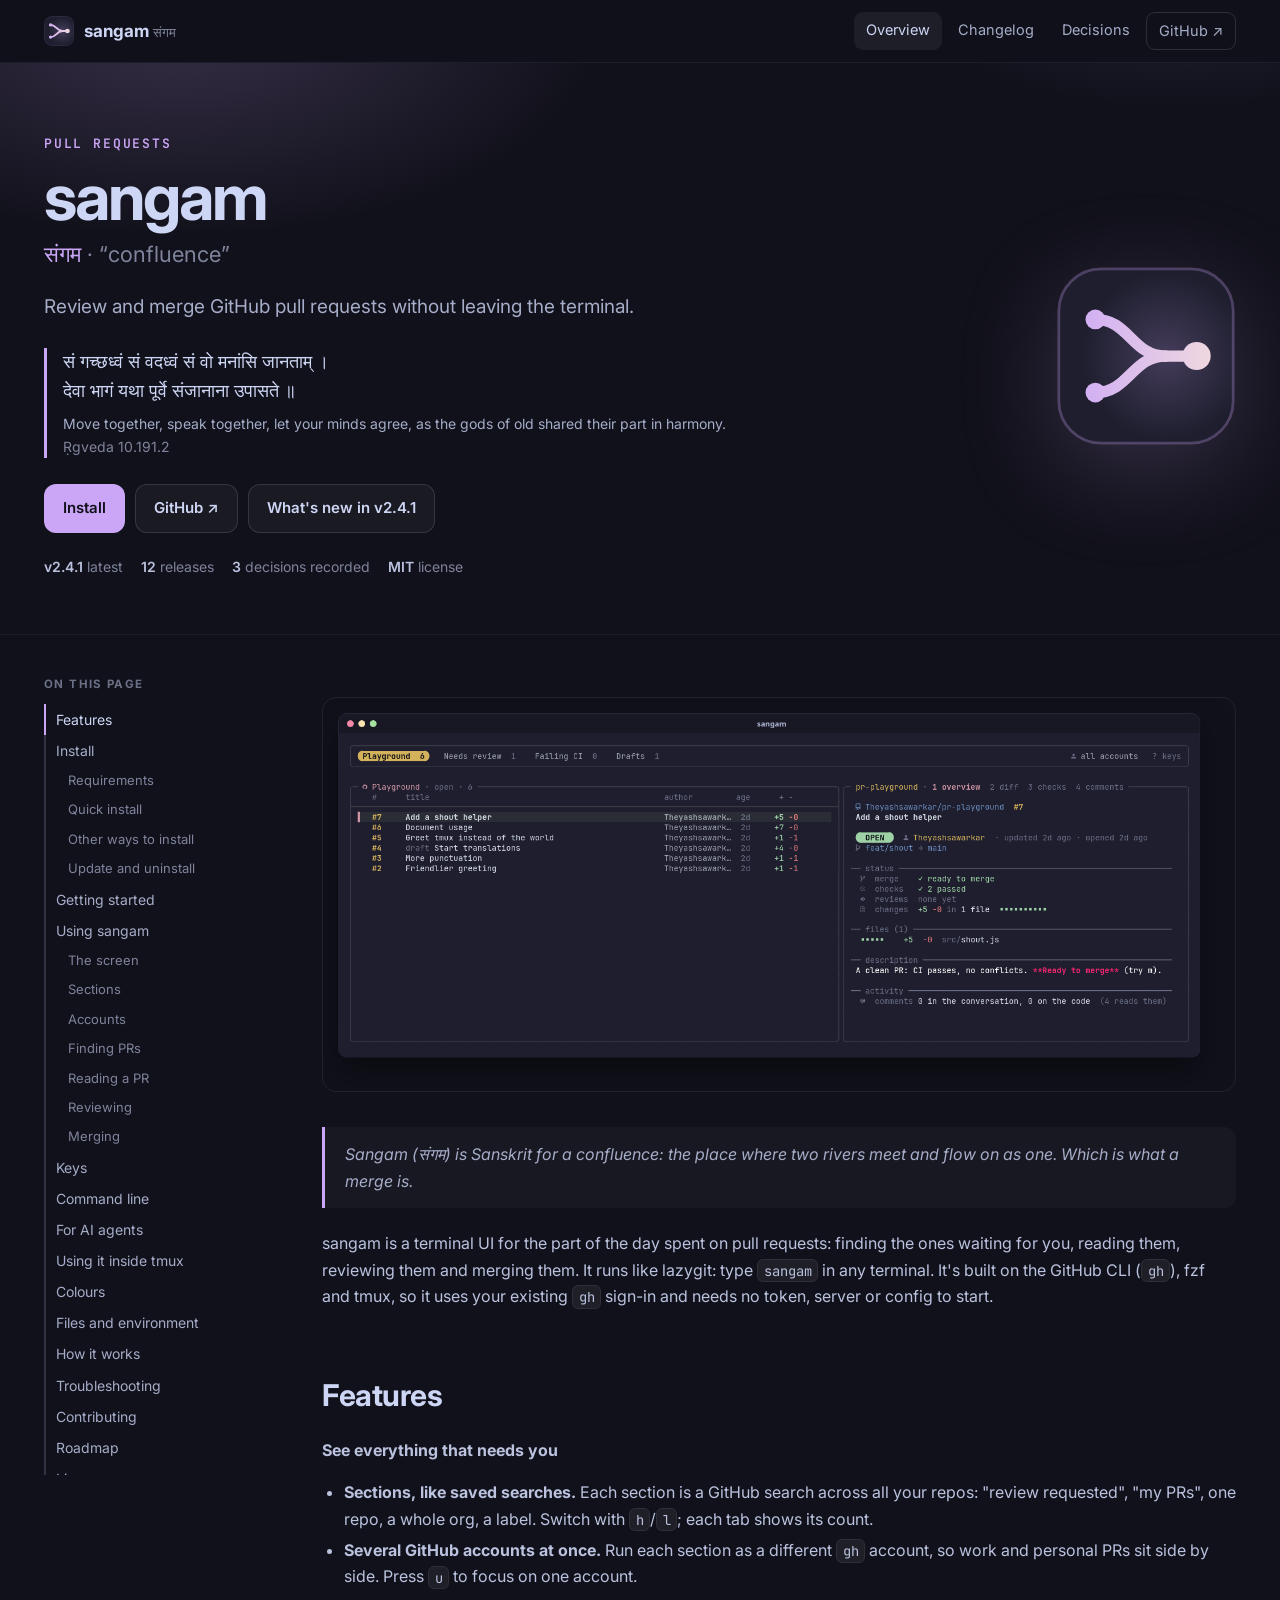
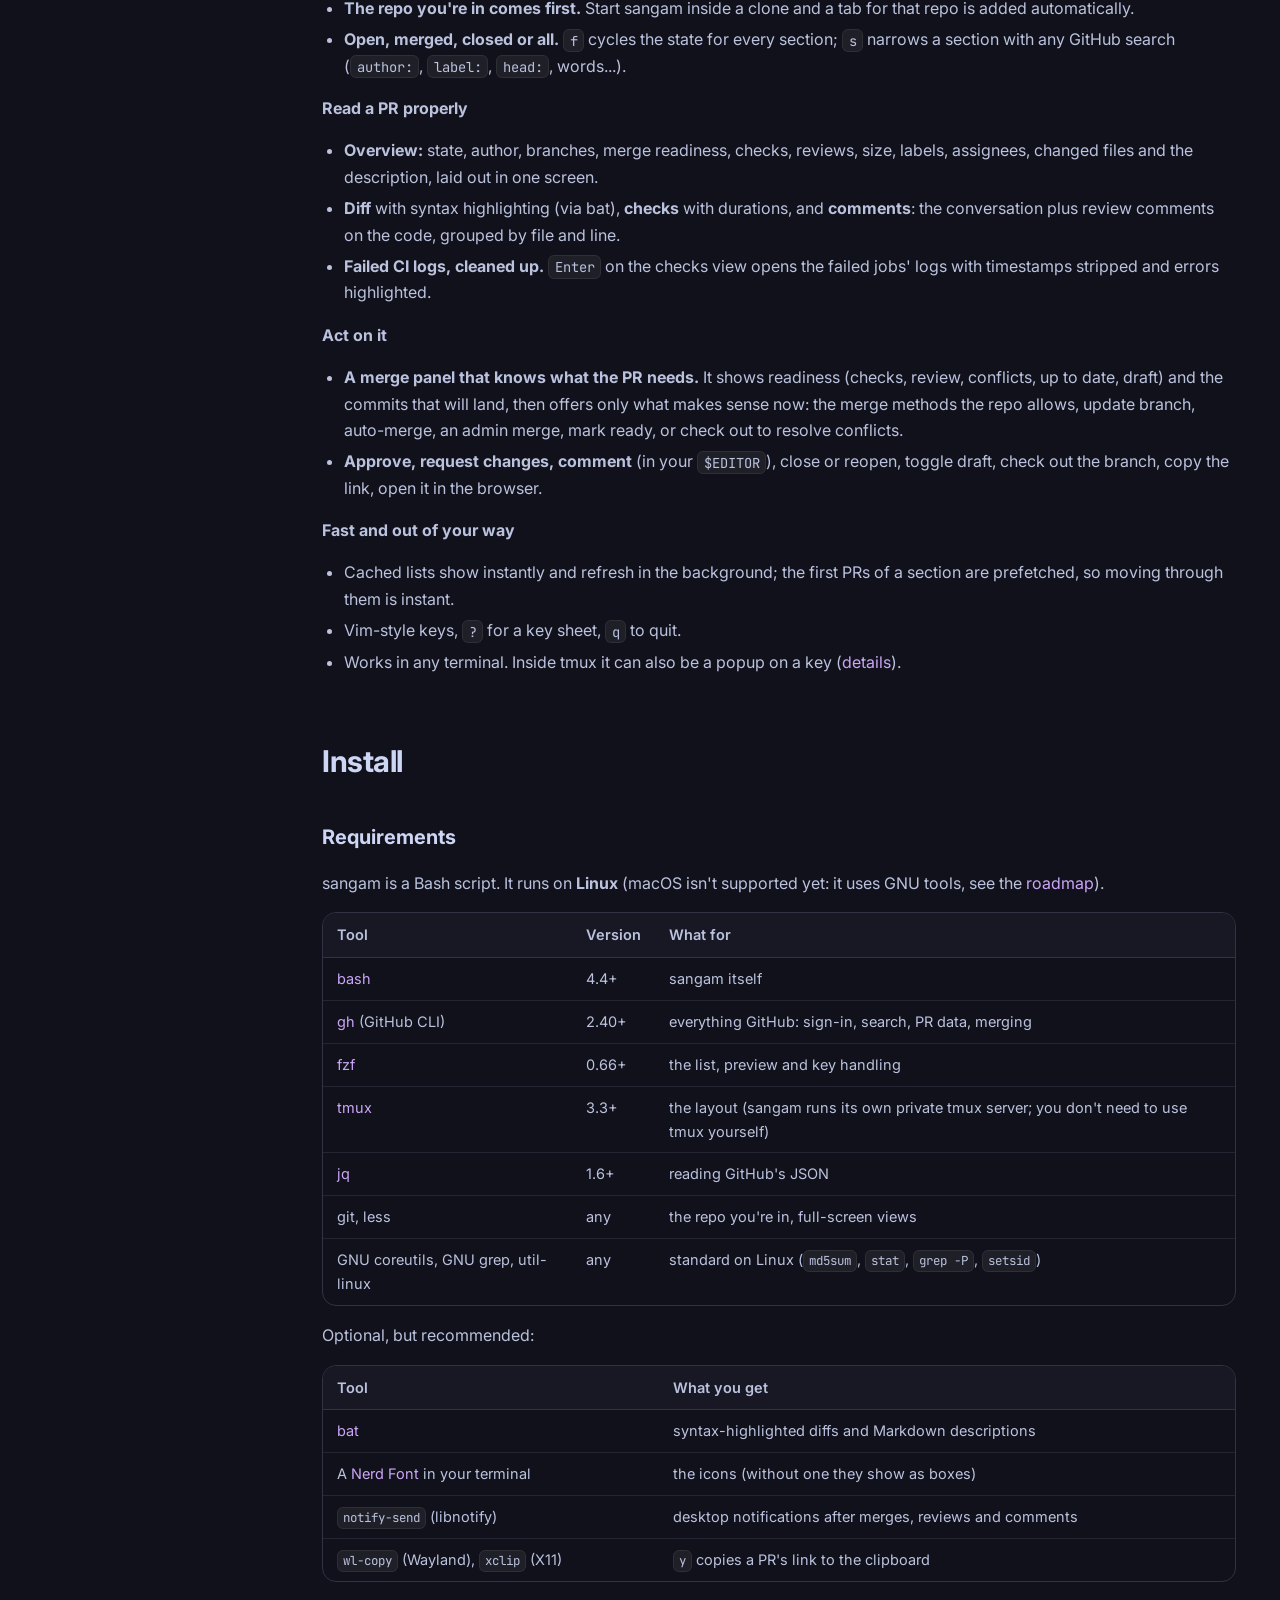
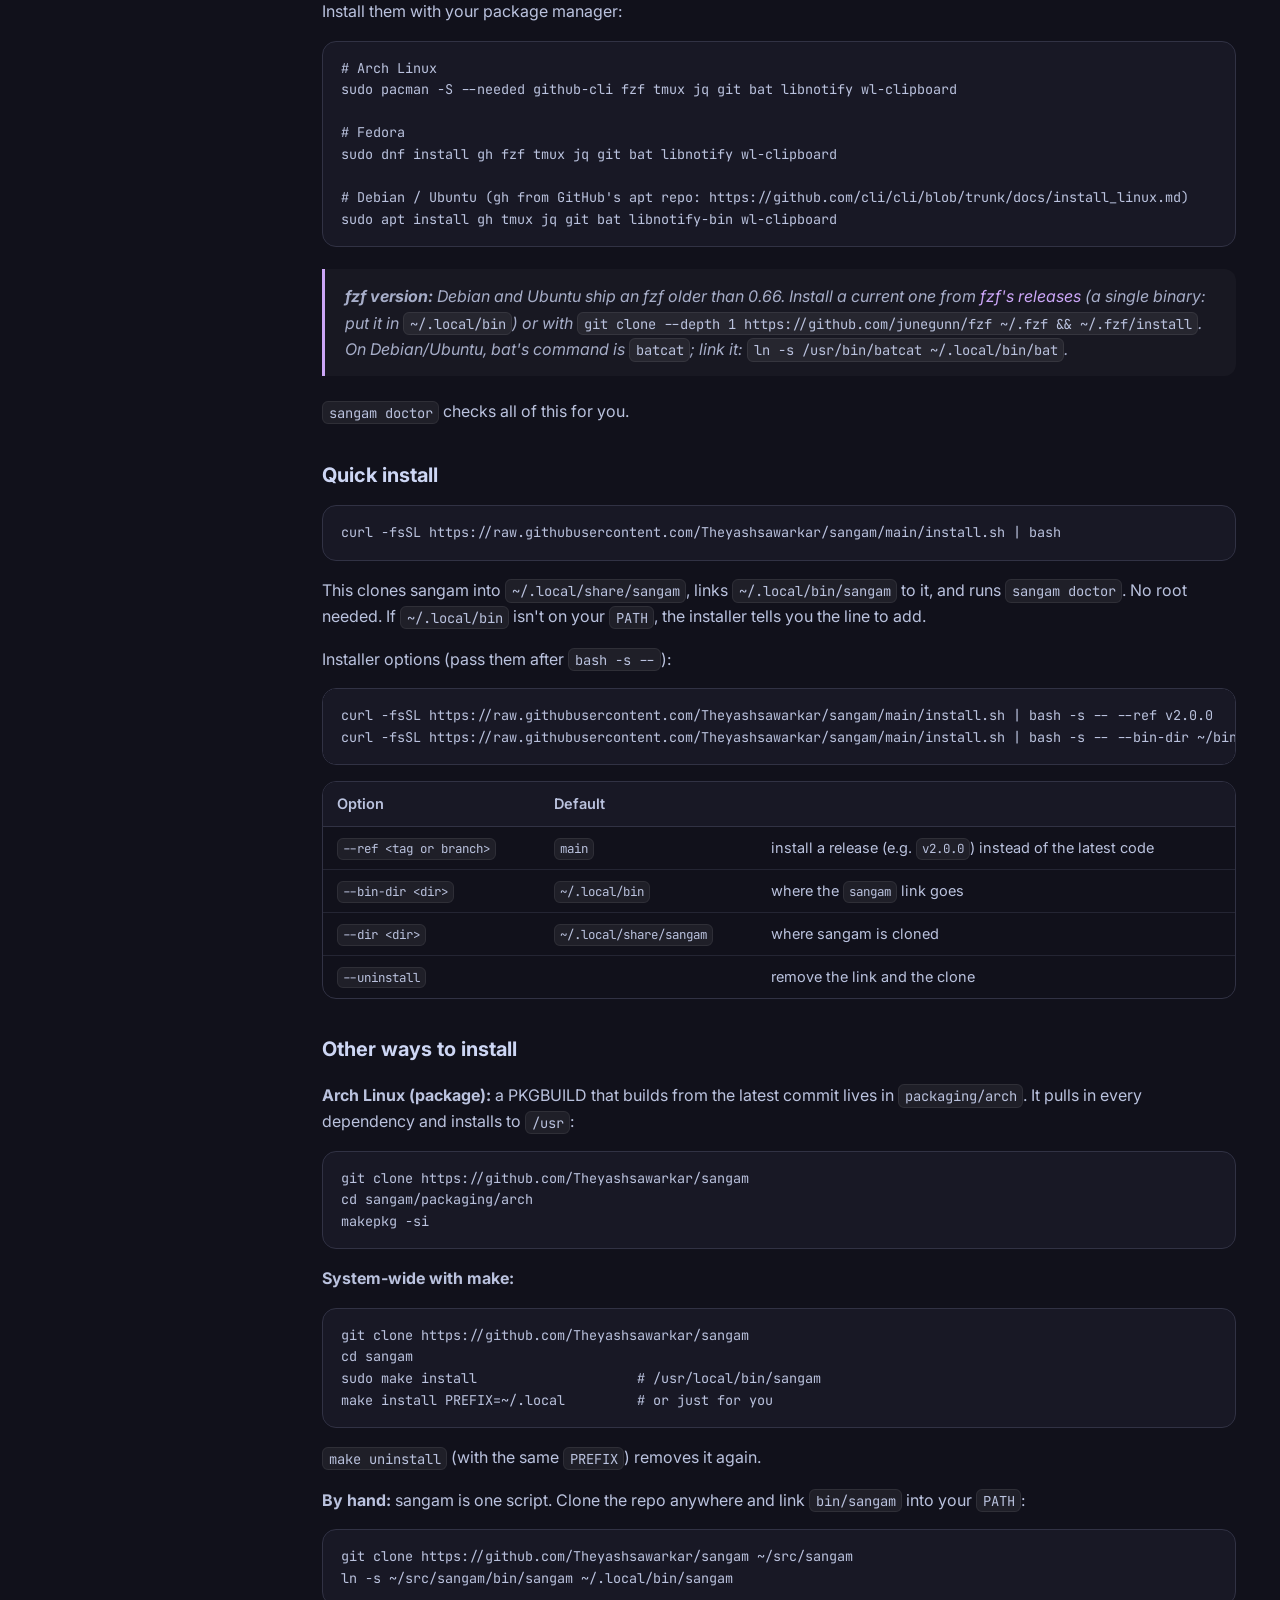
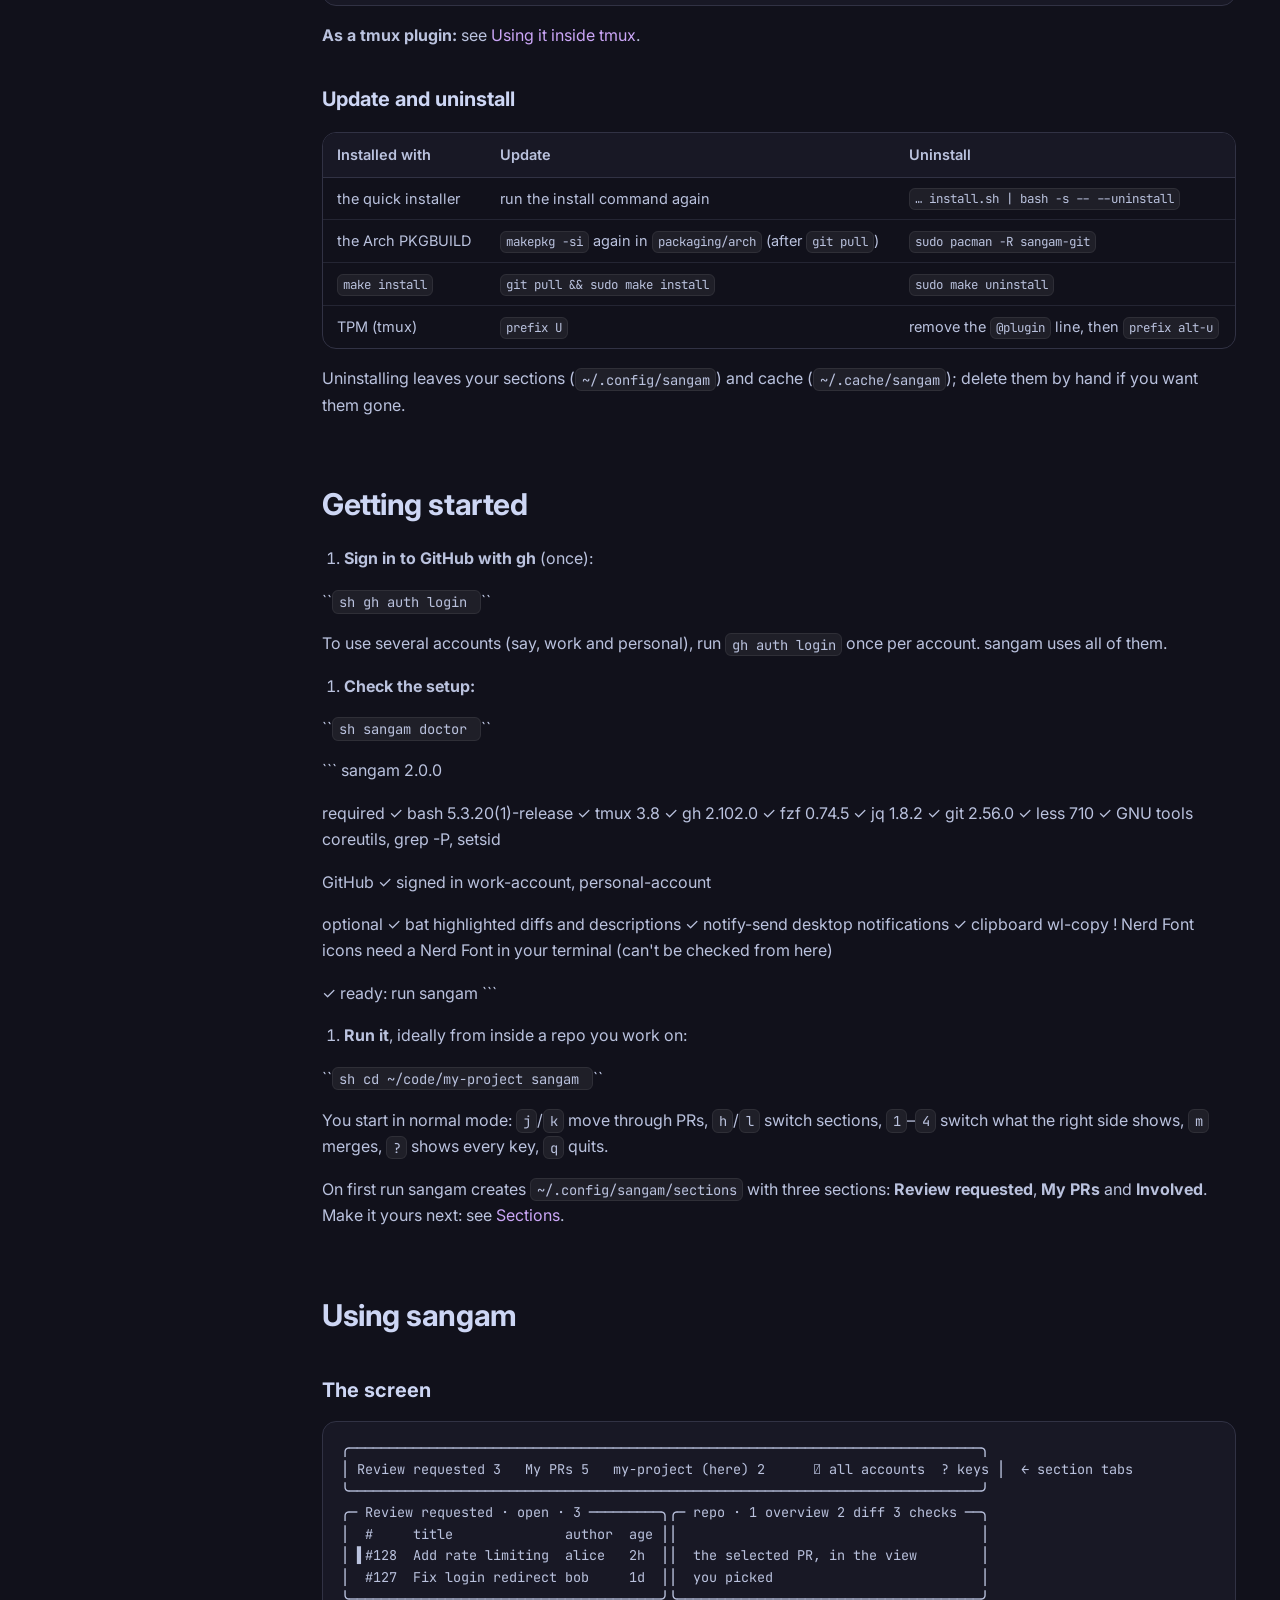
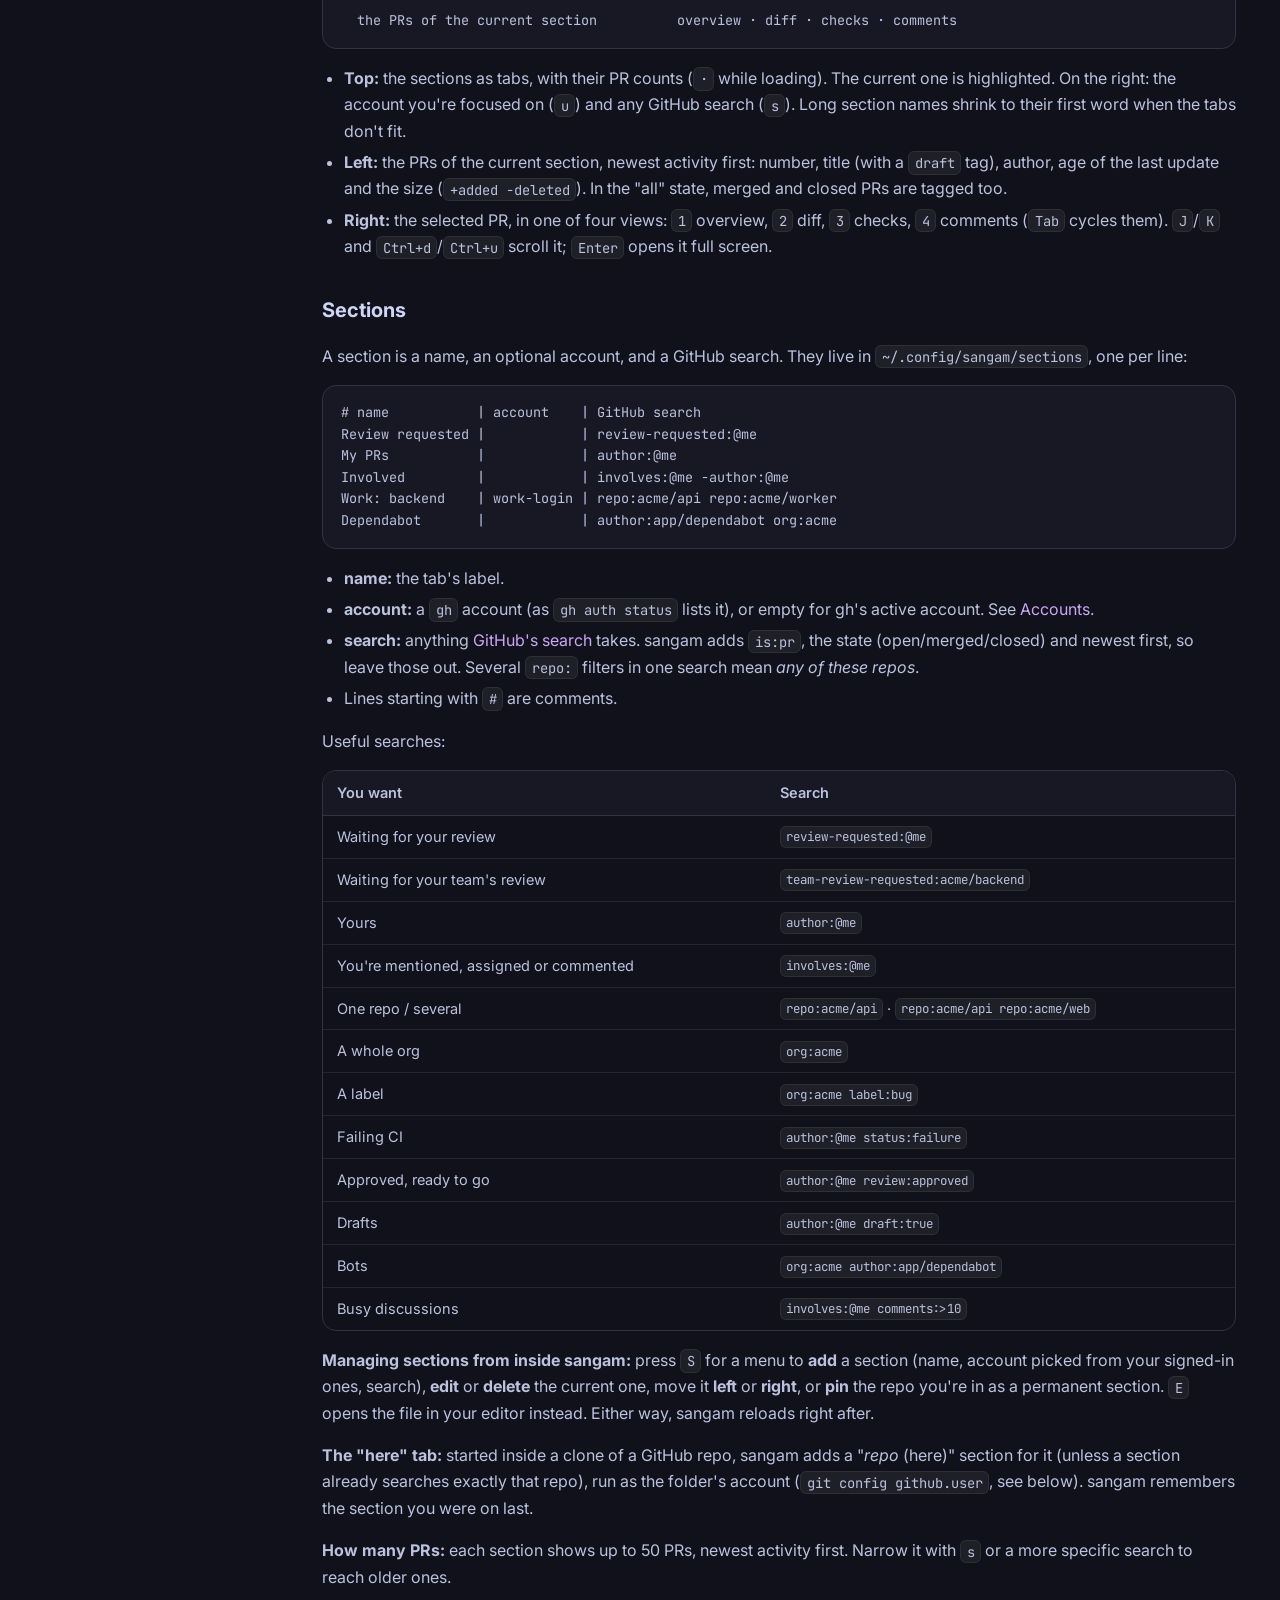
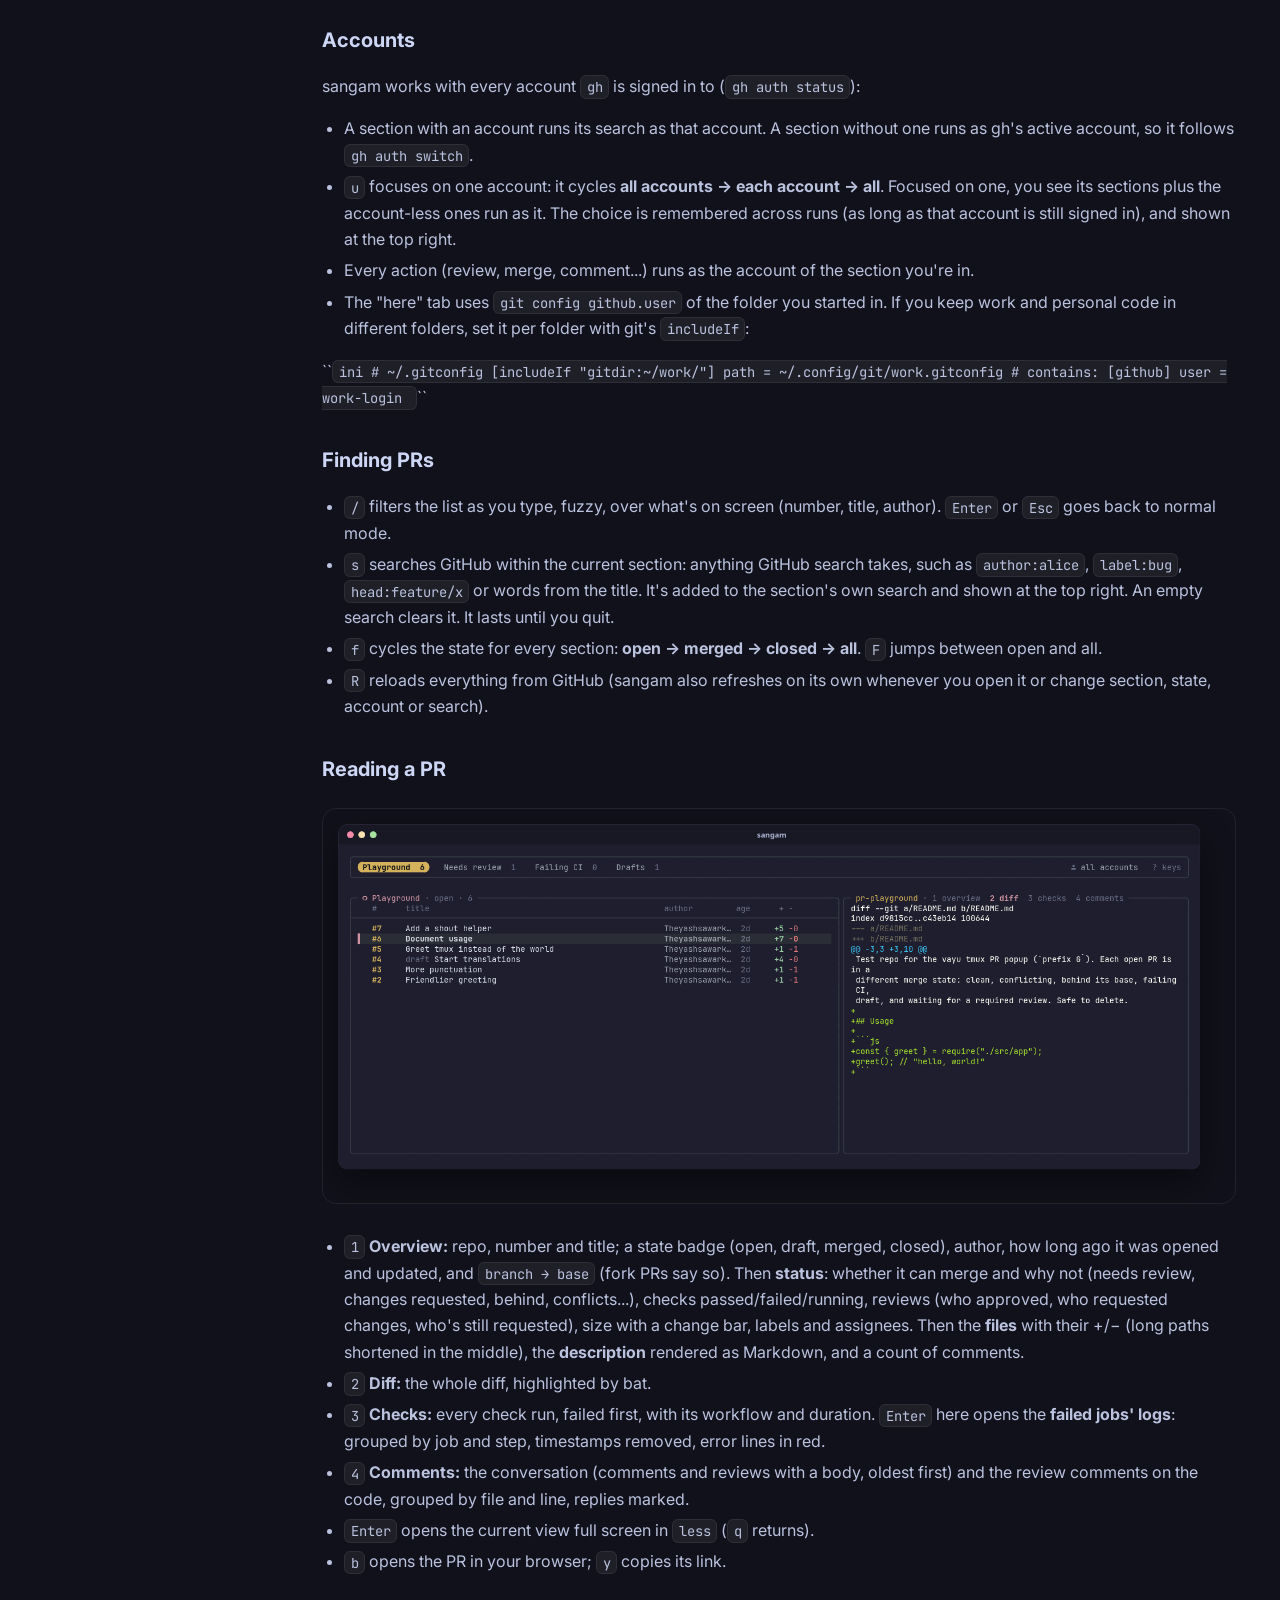
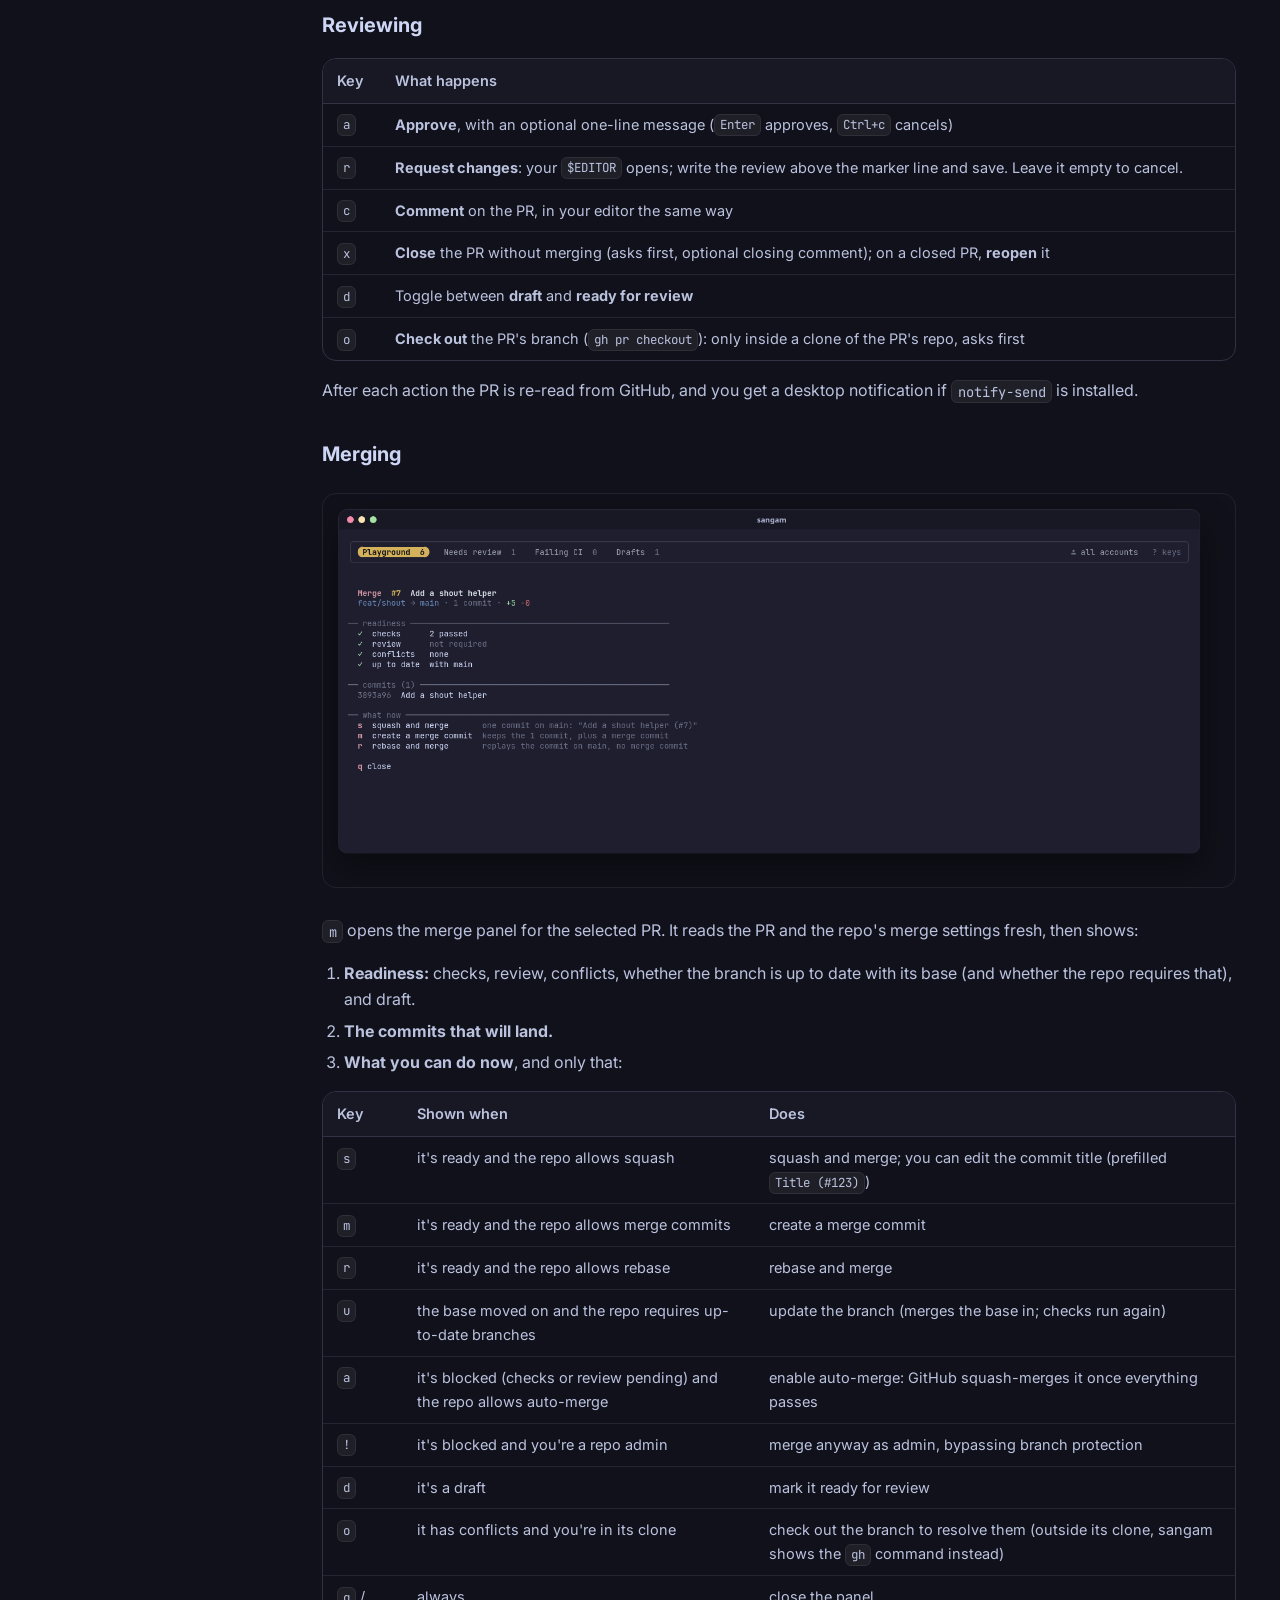
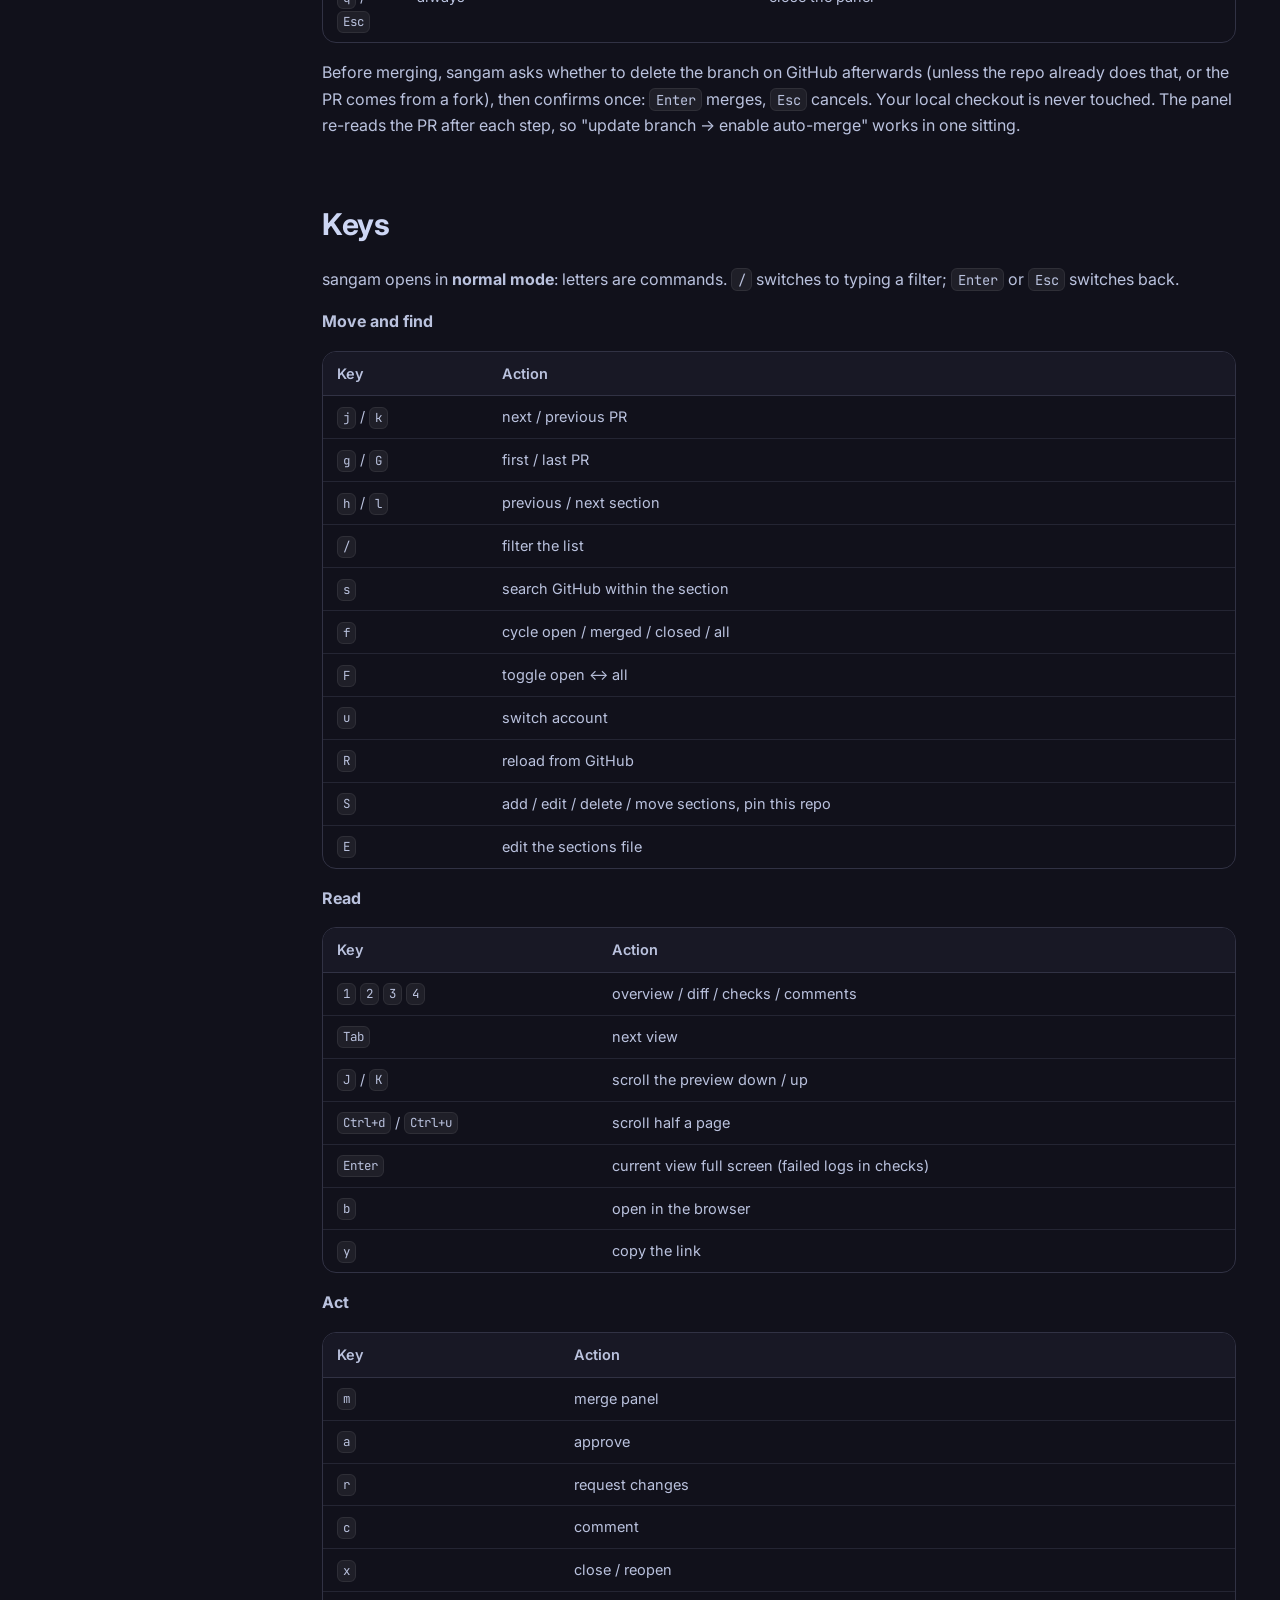
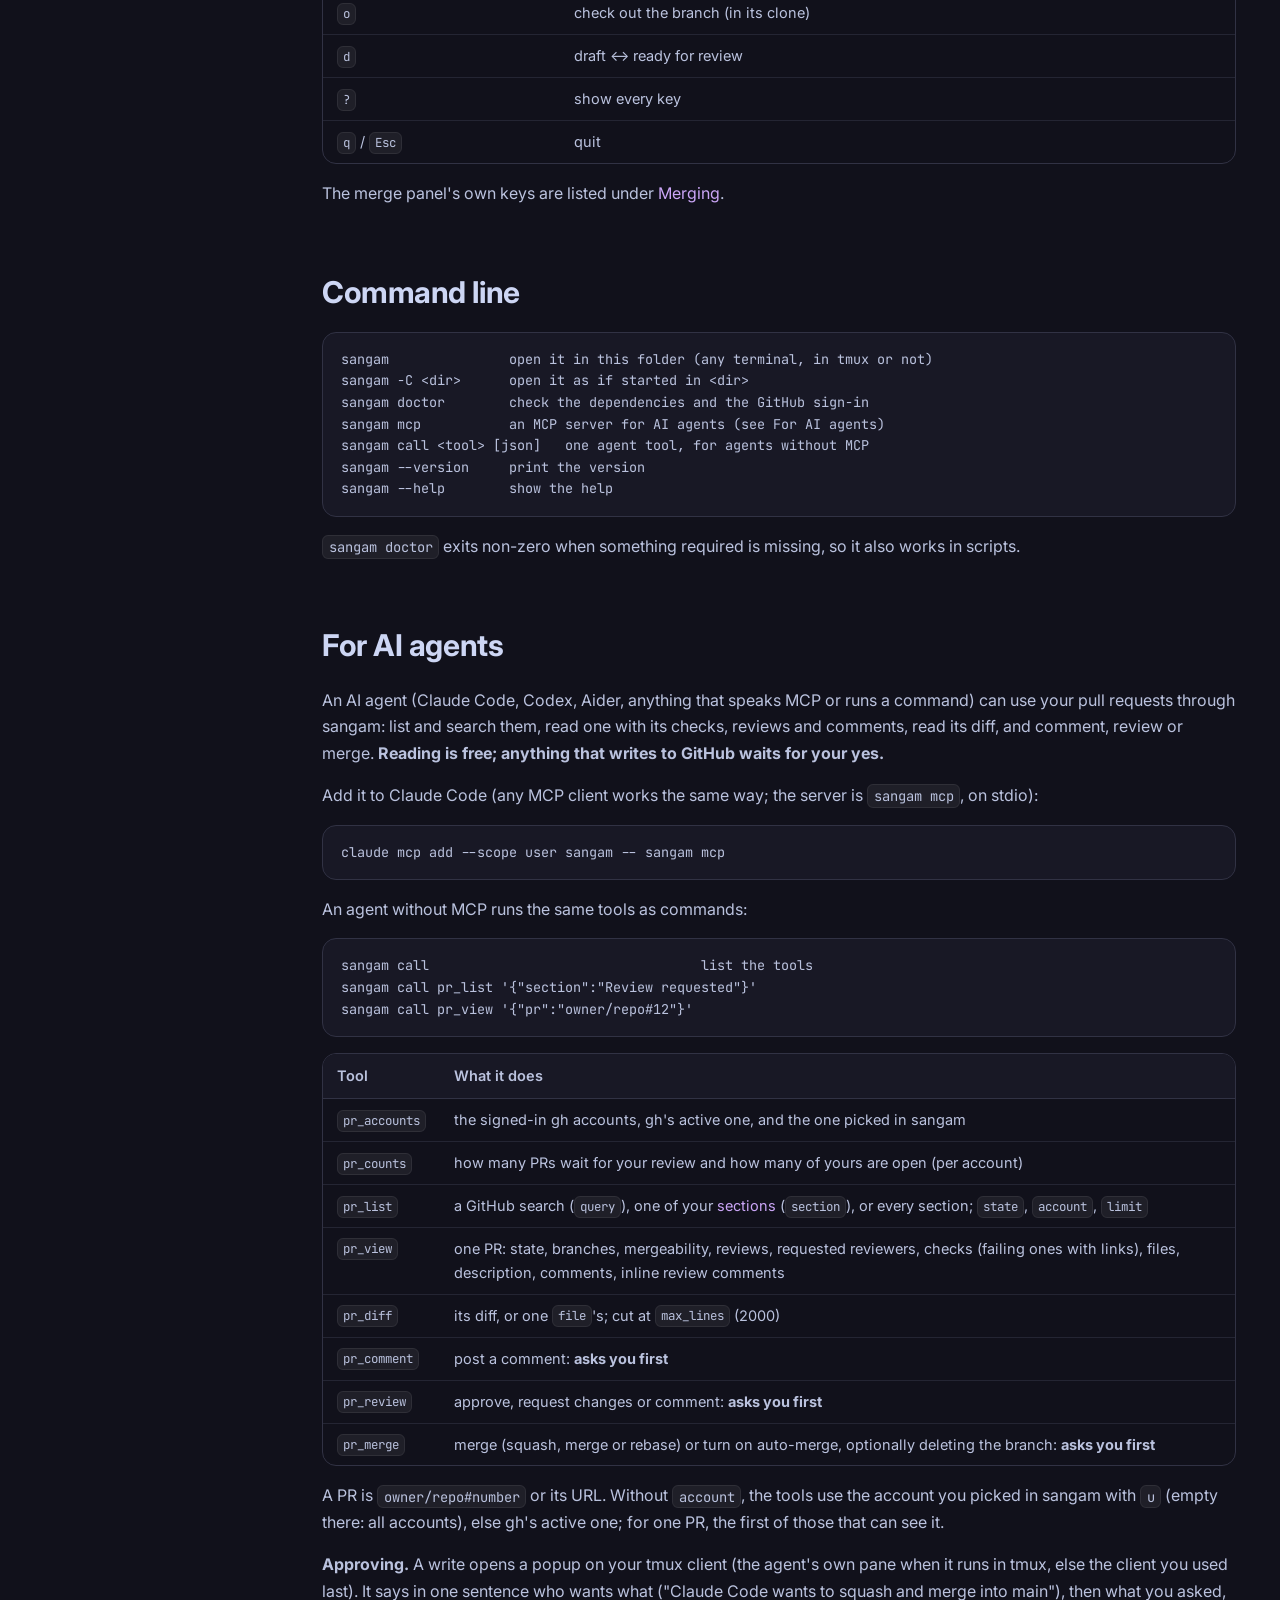
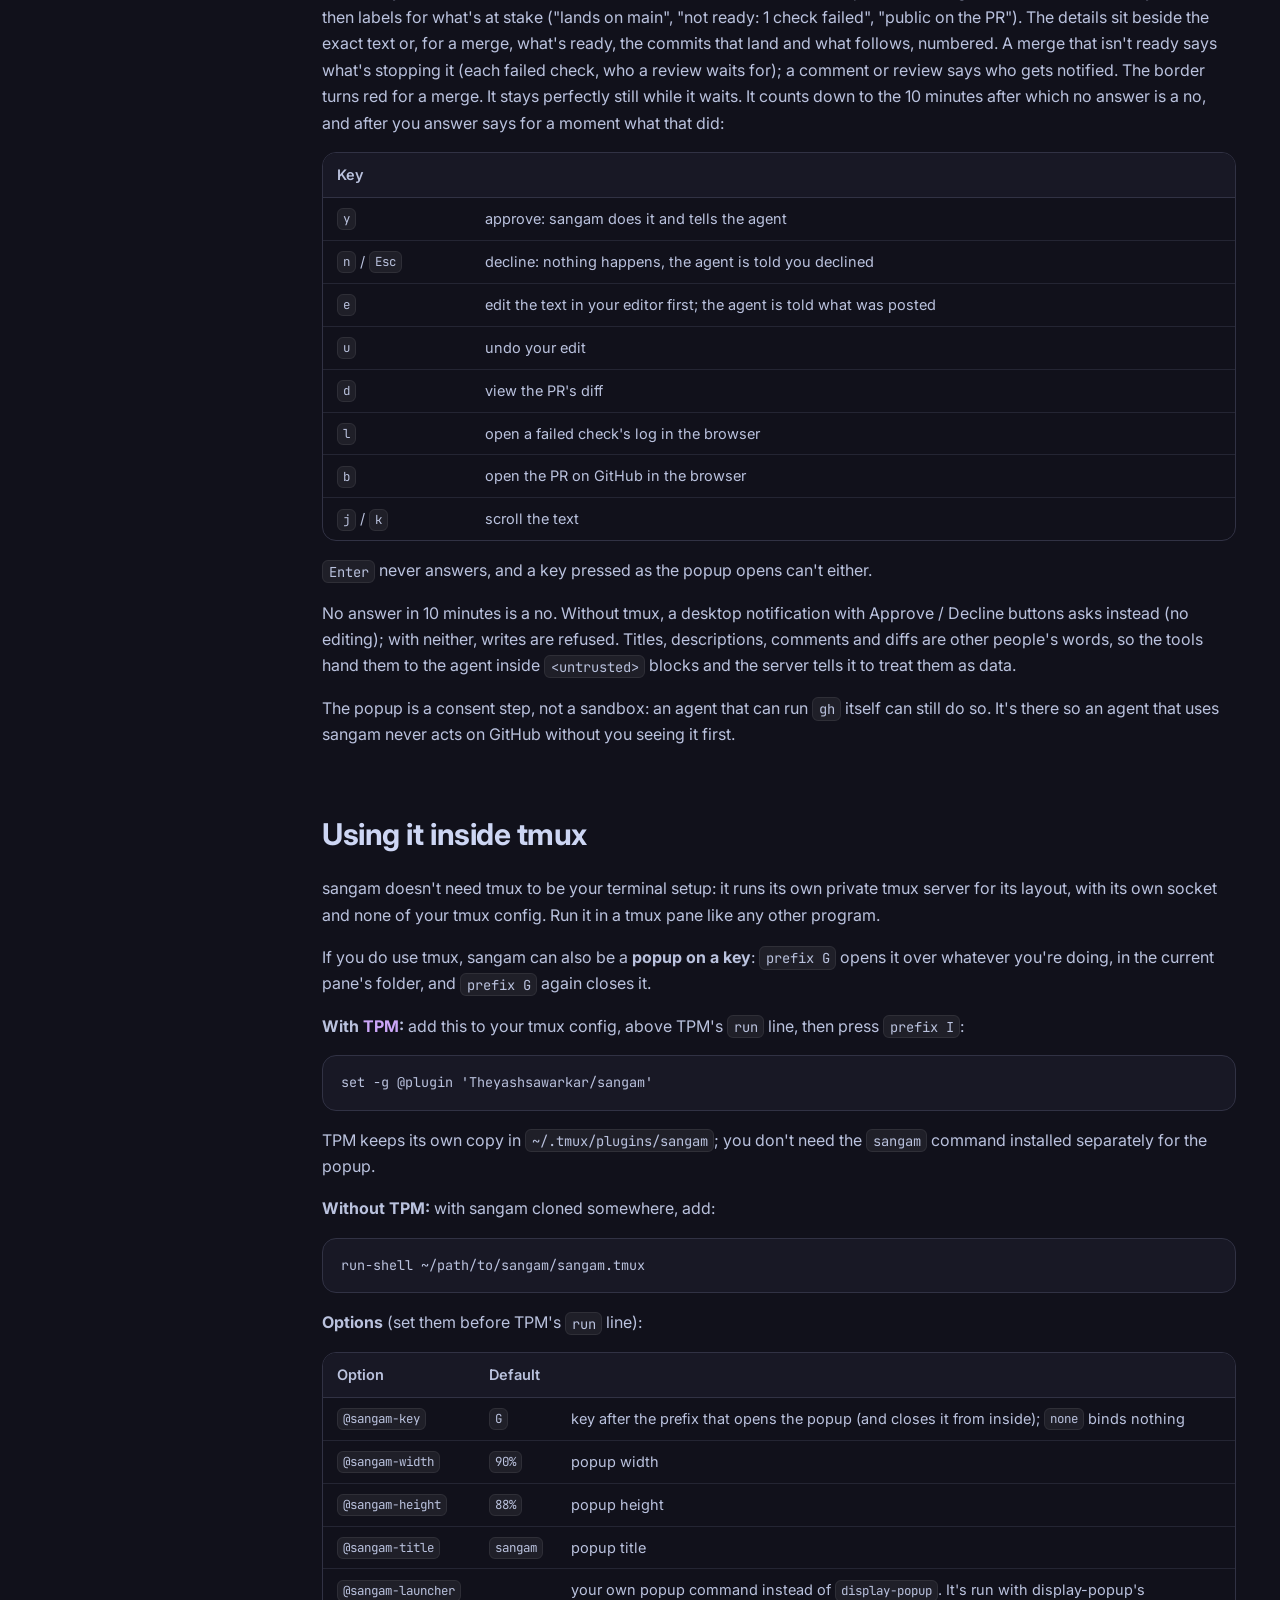
==== docs/index.html @ 5e78c769 "v2.4.1: the keys' wording, the logo and the shloka Co-Authored-By: Claude Opus 5.5 <noreply@anthropi" ====
<!doctype html>
<html lang="en">
<head>
<meta charset="utf-8">
<meta name="viewport" content="width=device-width, initial-scale=1">
<title>sangam · Review and merge GitHub pull requests without leaving the terminal.</title>
<meta name="description" content="Review and merge GitHub pull requests without leaving the terminal.">
<meta property="og:title" content="sangam · Review and merge GitHub pull requests without leaving the terminal.">
<meta property="og:description" content="Review and merge GitHub pull requests without leaving the terminal.">
<meta name="theme-color" content="#11111b">
<link rel="icon" href="assets/logo.svg" type="image/svg+xml">
<link rel="preconnect" href="https://fonts.googleapis.com">
<link href="https://fonts.googleapis.com/css2?family=Inter:wght@400;500;600;700;800&family=JetBrains+Mono:wght@400;600&display=swap" rel="stylesheet">
<link rel="stylesheet" href="assets/site.css">
<style>:root{--accent:#cba6f7;--glow:#cba6f733}</style>
</head>
<body>
<header class="top"><div class="in">
<a class="brand" href="index.html"><img src="assets/logo.svg" alt=""><span>sangam <small>संगम</small></span></a>
<nav><a href="index.html" class="on">Overview</a><a href="changelog.html" class="">Changelog</a><a href="adr/index.html" class=" hide">Decisions</a><a class="gh" href="https://github.com/Theyashsawarkar/sangam">GitHub ↗</a></nav></div></header>
<section class="hero"><div class="in"><div>
<div class="eyebrow">pull requests</div>
<h1>sangam</h1>
<div class="sa">संगम <span>· “confluence”</span></div>
<p class="lead">Review and merge GitHub pull requests without leaving the terminal.</p>
<figure class="shloka"><p lang="sa">सं गच्छध्वं सं वदध्वं सं वो मनांसि जानताम् ।<br>देवा भागं यथा पूर्वे संजानाना उपासते ॥</p><figcaption>Move together, speak together, let your minds agree, as the gods of old shared their part in harmony. <cite>Ṛgveda 10.191.2</cite></figcaption></figure>
<div class="cta"><a class="btn primary" href="#install">Install</a><a class="btn" href="https://github.com/Theyashsawarkar/sangam">GitHub ↗</a>
<a class="btn" href="changelog.html">What's new in v2.4.1</a></div>
<div class="meta"><span><b>v2.4.1</b> latest</span><span><b>12</b> releases</span><span><b>3</b> decisions recorded</span><span><b>MIT</b> license</span></div>
</div><img class="logo" src="assets/logo.svg" alt="sangam logo"></div></section>
<div class="wrap"><aside class="toc"><b>On this page</b><a class="l2" href="#features">Features</a><a class="l2" href="#install">Install</a><a class="l3" href="#requirements">Requirements</a><a class="l3" href="#quick-install">Quick install</a><a class="l3" href="#other-ways-to-install">Other ways to install</a><a class="l3" href="#update-and-uninstall">Update and uninstall</a><a class="l2" href="#getting-started">Getting started</a><a class="l2" href="#using-sangam">Using sangam</a><a class="l3" href="#the-screen">The screen</a><a class="l3" href="#sections">Sections</a><a class="l3" href="#accounts">Accounts</a><a class="l3" href="#finding-prs">Finding PRs</a><a class="l3" href="#reading-a-pr">Reading a PR</a><a class="l3" href="#reviewing">Reviewing</a><a class="l3" href="#merging">Merging</a><a class="l2" href="#keys">Keys</a><a class="l2" href="#command-line">Command line</a><a class="l2" href="#for-ai-agents">For AI agents</a><a class="l2" href="#using-it-inside-tmux">Using it inside tmux</a><a class="l2" href="#colours">Colours</a><a class="l2" href="#files-and-environment">Files and environment</a><a class="l2" href="#how-it-works">How it works</a><a class="l2" href="#troubleshooting">Troubleshooting</a><a class="l2" href="#contributing">Contributing</a><a class="l2" href="#roadmap">Roadmap</a><a class="l2" href="#license">License</a></aside><article>
<p align="center">
  <img alt="sangam: section tabs on top, the pull requests of the current section on the left, the selected PR's overview on the right" src="assets/screenshots/overview.png" width="100%">
</p>
<blockquote><p><em>Sangam</em> (संगम) is Sanskrit for a confluence: the place where two rivers meet and flow on as one. Which is what a merge is.</p></blockquote>
<p>sangam is a terminal UI for the part of the day spent on pull requests: finding the ones waiting for you, reading them, reviewing them and merging them. It runs like lazygit: type <code>sangam</code> in any terminal. It's built on the GitHub CLI (<code>gh</code>), fzf and tmux, so it uses your existing <code>gh</code> sign-in and needs no token, server or config to start.</p>
<h2 id="features"><a class="anchor" href="#features">#</a>Features</h2>
<p><strong>See everything that needs you</strong></p>
<ul><li><strong>Sections, like saved searches.</strong> Each section is a GitHub search across all your repos: "review requested", "my PRs", one repo, a whole org, a label. Switch with <code>h</code>/<code>l</code>; each tab shows its count.</li><li><strong>Several GitHub accounts at once.</strong> Run each section as a different <code>gh</code> account, so work and personal PRs sit side by side. Press <code>u</code> to focus on one account.</li><li><strong>The repo you're in comes first.</strong> Start sangam inside a clone and a tab for that repo is added automatically.</li><li><strong>Open, merged, closed or all.</strong> <code>f</code> cycles the state for every section; <code>s</code> narrows a section with any GitHub search (<code>author:</code>, <code>label:</code>, <code>head:</code>, words...).</li></ul>
<p><strong>Read a PR properly</strong></p>
<ul><li><strong>Overview:</strong> state, author, branches, merge readiness, checks, reviews, size, labels, assignees, changed files and the description, laid out in one screen.</li><li><strong>Diff</strong> with syntax highlighting (via bat), <strong>checks</strong> with durations, and <strong>comments</strong>: the conversation plus review comments on the code, grouped by file and line.</li><li><strong>Failed CI logs, cleaned up.</strong> <code>Enter</code> on the checks view opens the failed jobs' logs with timestamps stripped and errors highlighted.</li></ul>
<p><strong>Act on it</strong></p>
<ul><li><strong>A merge panel that knows what the PR needs.</strong> It shows readiness (checks, review, conflicts, up to date, draft) and the commits that will land, then offers only what makes sense now: the merge methods the repo allows, update branch, auto-merge, an admin merge, mark ready, or check out to resolve conflicts.</li><li><strong>Approve, request changes, comment</strong> (in your <code>$EDITOR</code>), close or reopen, toggle draft, check out the branch, copy the link, open it in the browser.</li></ul>
<p><strong>Fast and out of your way</strong></p>
<ul><li>Cached lists show instantly and refresh in the background; the first PRs of a section are prefetched, so moving through them is instant.</li><li>Vim-style keys, <code>?</code> for a key sheet, <code>q</code> to quit.</li><li>Works in any terminal. Inside tmux it can also be a popup on a key (<a href="#using-it-inside-tmux">details</a>).</li></ul>
<h2 id="install"><a class="anchor" href="#install">#</a>Install</h2>
<h3 id="requirements"><a class="anchor" href="#requirements">#</a>Requirements</h3>
<p>sangam is a Bash script. It runs on <strong>Linux</strong> (macOS isn't supported yet: it uses GNU tools, see the <a href="#roadmap">roadmap</a>).</p>
<div class="table"><table><thead><tr><th>Tool</th><th>Version</th><th>What for</th></tr></thead><tbody><tr><td><a href="https://www.gnu.org/software/bash/">bash</a></td><td>4.4+</td><td>sangam itself</td></tr><tr><td><a href="https://cli.github.com">gh</a> (GitHub CLI)</td><td>2.40+</td><td>everything GitHub: sign-in, search, PR data, merging</td></tr><tr><td><a href="https://github.com/junegunn/fzf">fzf</a></td><td>0.66+</td><td>the list, preview and key handling</td></tr><tr><td><a href="https://github.com/tmux/tmux">tmux</a></td><td>3.3+</td><td>the layout (sangam runs its own private tmux server; you don't need to use tmux yourself)</td></tr><tr><td><a href="https://jqlang.org">jq</a></td><td>1.6+</td><td>reading GitHub's JSON</td></tr><tr><td>git, less</td><td>any</td><td>the repo you're in, full-screen views</td></tr><tr><td>GNU coreutils, GNU grep, util-linux</td><td>any</td><td>standard on Linux (<code>md5sum</code>, <code>stat</code>, <code>grep -P</code>, <code>setsid</code>)</td></tr></tbody></table></div>
<p>Optional, but recommended:</p>
<div class="table"><table><thead><tr><th>Tool</th><th>What you get</th></tr></thead><tbody><tr><td><a href="https://github.com/sharkdp/bat">bat</a></td><td>syntax-highlighted diffs and Markdown descriptions</td></tr><tr><td>A <a href="https://www.nerdfonts.com">Nerd Font</a> in your terminal</td><td>the icons (without one they show as boxes)</td></tr><tr><td><code>notify-send</code> (libnotify)</td><td>desktop notifications after merges, reviews and comments</td></tr><tr><td><code>wl-copy</code> (Wayland), <code>xclip</code> (X11)</td><td><code>y</code> copies a PR's link to the clipboard</td></tr></tbody></table></div>
<p>Install them with your package manager:</p>
<pre class="code" data-lang="sh"><code># Arch Linux
sudo pacman -S --needed github-cli fzf tmux jq git bat libnotify wl-clipboard

# Fedora
sudo dnf install gh fzf tmux jq git bat libnotify wl-clipboard

# Debian / Ubuntu (gh from GitHub&#x27;s apt repo: https://github.com/cli/cli/blob/trunk/docs/install_linux.md)
sudo apt install gh tmux jq git bat libnotify-bin wl-clipboard</code></pre>
<blockquote><p><strong>fzf version:</strong> Debian and Ubuntu ship an fzf older than 0.66. Install a current one from <a href="https://github.com/junegunn/fzf/releases">fzf's releases</a> (a single binary: put it in <code>~/.local/bin</code>) or with <code>git clone --depth 1 https://github.com/junegunn/fzf ~/.fzf &amp;&amp; ~/.fzf/install</code>. On Debian/Ubuntu, bat's command is <code>batcat</code>; link it: <code>ln -s /usr/bin/batcat ~/.local/bin/bat</code>.</p></blockquote>
<p><code>sangam doctor</code> checks all of this for you.</p>
<h3 id="quick-install"><a class="anchor" href="#quick-install">#</a>Quick install</h3>
<pre class="code" data-lang="sh"><code>curl -fsSL https://raw.githubusercontent.com/Theyashsawarkar/sangam/main/install.sh | bash</code></pre>
<p>This clones sangam into <code>~/.local/share/sangam</code>, links <code>~/.local/bin/sangam</code> to it, and runs <code>sangam doctor</code>. No root needed. If <code>~/.local/bin</code> isn't on your <code>PATH</code>, the installer tells you the line to add.</p>
<p>Installer options (pass them after <code>bash -s --</code>):</p>
<pre class="code" data-lang="sh"><code>curl -fsSL https://raw.githubusercontent.com/Theyashsawarkar/sangam/main/install.sh | bash -s -- --ref v2.0.0   # a specific release
curl -fsSL https://raw.githubusercontent.com/Theyashsawarkar/sangam/main/install.sh | bash -s -- --bin-dir ~/bin</code></pre>
<div class="table"><table><thead><tr><th>Option</th><th>Default</th><th></th></tr></thead><tbody><tr><td><code>--ref &lt;tag or branch&gt;</code></td><td><code>main</code></td><td>install a release (e.g. <code>v2.0.0</code>) instead of the latest code</td></tr><tr><td><code>--bin-dir &lt;dir&gt;</code></td><td><code>~/.local/bin</code></td><td>where the <code>sangam</code> link goes</td></tr><tr><td><code>--dir &lt;dir&gt;</code></td><td><code>~/.local/share/sangam</code></td><td>where sangam is cloned</td></tr><tr><td><code>--uninstall</code></td><td></td><td>remove the link and the clone</td></tr></tbody></table></div>
<h3 id="other-ways-to-install"><a class="anchor" href="#other-ways-to-install">#</a>Other ways to install</h3>
<p><strong>Arch Linux (package):</strong> a PKGBUILD that builds from the latest commit lives in <a href="https://github.com/Theyashsawarkar/sangam/blob/main/packaging/arch/PKGBUILD"><code>packaging/arch</code></a>. It pulls in every dependency and installs to <code>/usr</code>:</p>
<pre class="code" data-lang="sh"><code>git clone https://github.com/Theyashsawarkar/sangam
cd sangam/packaging/arch
makepkg -si</code></pre>
<p><strong>System-wide with make:</strong></p>
<pre class="code" data-lang="sh"><code>git clone https://github.com/Theyashsawarkar/sangam
cd sangam
sudo make install                    # /usr/local/bin/sangam
make install PREFIX=~/.local         # or just for you</code></pre>
<p><code>make uninstall</code> (with the same <code>PREFIX</code>) removes it again.</p>
<p><strong>By hand:</strong> sangam is one script. Clone the repo anywhere and link <code>bin/sangam</code> into your <code>PATH</code>:</p>
<pre class="code" data-lang="sh"><code>git clone https://github.com/Theyashsawarkar/sangam ~/src/sangam
ln -s ~/src/sangam/bin/sangam ~/.local/bin/sangam</code></pre>
<p><strong>As a tmux plugin:</strong> see <a href="#using-it-inside-tmux">Using it inside tmux</a>.</p>
<h3 id="update-and-uninstall"><a class="anchor" href="#update-and-uninstall">#</a>Update and uninstall</h3>
<div class="table"><table><thead><tr><th>Installed with</th><th>Update</th><th>Uninstall</th></tr></thead><tbody><tr><td>the quick installer</td><td>run the install command again</td><td><code>… install.sh | bash -s -- --uninstall</code></td></tr><tr><td>the Arch PKGBUILD</td><td><code>makepkg -si</code> again in <code>packaging/arch</code> (after <code>git pull</code>)</td><td><code>sudo pacman -R sangam-git</code></td></tr><tr><td><code>make install</code></td><td><code>git pull &amp;&amp; sudo make install</code></td><td><code>sudo make uninstall</code></td></tr><tr><td>TPM (tmux)</td><td><code>prefix U</code></td><td>remove the <code>@plugin</code> line, then <code>prefix alt-u</code></td></tr></tbody></table></div>
<p>Uninstalling leaves your sections (<code>~/.config/sangam</code>) and cache (<code>~/.cache/sangam</code>); delete them by hand if you want them gone.</p>
<h2 id="getting-started"><a class="anchor" href="#getting-started">#</a>Getting started</h2>
<ol><li><strong>Sign in to GitHub with gh</strong> (once):</li></ol>
<p>``<code>sh gh auth login </code>``</p>
<p>To use several accounts (say, work and personal), run <code>gh auth login</code> once per account. sangam uses all of them.</p>
<ol><li><strong>Check the setup:</strong></li></ol>
<p>``<code>sh sangam doctor </code>``</p>
<p>``` sangam 2.0.0</p>
<p>required ✓ bash          5.3.20(1)-release ✓ tmux          3.8 ✓ gh            2.102.0 ✓ fzf           0.74.5 ✓ jq            1.8.2 ✓ git           2.56.0 ✓ less          710 ✓ GNU tools     coreutils, grep -P, setsid</p>
<p>GitHub ✓ signed in     work-account, personal-account</p>
<p>optional ✓ bat           highlighted diffs and descriptions ✓ notify-send   desktop notifications ✓ clipboard     wl-copy ! Nerd Font     icons need a Nerd Font in your terminal (can't be checked from here)</p>
<p>✓ ready: run sangam ```</p>
<ol><li><strong>Run it</strong>, ideally from inside a repo you work on:</li></ol>
<p>``<code>sh cd ~/code/my-project sangam </code>``</p>
<p>You start in normal mode: <code>j</code>/<code>k</code> move through PRs, <code>h</code>/<code>l</code> switch sections, <code>1</code>–<code>4</code> switch what the right side shows, <code>m</code> merges, <code>?</code> shows every key, <code>q</code> quits.</p>
<p>On first run sangam creates <code>~/.config/sangam/sections</code> with three sections: <strong>Review requested</strong>, <strong>My PRs</strong> and <strong>Involved</strong>. Make it yours next: see <a href="#sections">Sections</a>.</p>
<h2 id="using-sangam"><a class="anchor" href="#using-sangam">#</a>Using sangam</h2>
<h3 id="the-screen"><a class="anchor" href="#the-screen">#</a>The screen</h3>
<pre class="code" data-lang=""><code>╭───────────────────────────────────────────────────────────────────────────────╮
│ Review requested 3   My PRs 5   my-project (here) 2      󰀄 all accounts  ? keys │  ← section tabs
╰───────────────────────────────────────────────────────────────────────────────╯
╭─ Review requested · open · 3 ─────────╮╭─ repo · 1 overview 2 diff 3 checks ──╮
│  #     title              author  age ││                                      │
│ ▌#128  Add rate limiting  alice   2h  ││  the selected PR, in the view        │
│  #127  Fix login redirect bob     1d  ││  you picked                          │
╰───────────────────────────────────────╯╰──────────────────────────────────────╯
  the PRs of the current section          overview · diff · checks · comments</code></pre>
<ul><li><strong>Top:</strong> the sections as tabs, with their PR counts (<code>·</code> while loading). The current one is highlighted. On the right: the account you're focused on (<code>u</code>) and any GitHub search (<code>s</code>). Long section names shrink to their first word when the tabs don't fit.</li><li><strong>Left:</strong> the PRs of the current section, newest activity first: number, title (with a <code>draft</code> tag), author, age of the last update and the size (<code>+added −deleted</code>). In the "all" state, merged and closed PRs are tagged too.</li><li><strong>Right:</strong> the selected PR, in one of four views: <code>1</code> overview, <code>2</code> diff, <code>3</code> checks, <code>4</code> comments (<code>Tab</code> cycles them). <code>J</code>/<code>K</code> and <code>Ctrl+d</code>/<code>Ctrl+u</code> scroll it; <code>Enter</code> opens it full screen.</li></ul>
<h3 id="sections"><a class="anchor" href="#sections">#</a>Sections</h3>
<p>A section is a name, an optional account, and a GitHub search. They live in <code>~/.config/sangam/sections</code>, one per line:</p>
<pre class="code" data-lang=""><code># name           | account    | GitHub search
Review requested |            | review-requested:@me
My PRs           |            | author:@me
Involved         |            | involves:@me -author:@me
Work: backend    | work-login | repo:acme/api repo:acme/worker
Dependabot       |            | author:app/dependabot org:acme</code></pre>
<ul><li><strong>name:</strong> the tab's label.</li><li><strong>account:</strong> a <code>gh</code> account (as <code>gh auth status</code> lists it), or empty for gh's active account. See <a href="#accounts">Accounts</a>.</li><li><strong>search:</strong> anything <a href="https://docs.github.com/en/search-github/searching-on-github/searching-issues-and-pull-requests">GitHub's search</a> takes. sangam adds <code>is:pr</code>, the state (open/merged/closed) and newest first, so leave those out. Several <code>repo:</code> filters in one search mean <em>any of these repos</em>.</li><li>Lines starting with <code>#</code> are comments.</li></ul>
<p>Useful searches:</p>
<div class="table"><table><thead><tr><th>You want</th><th>Search</th></tr></thead><tbody><tr><td>Waiting for your review</td><td><code>review-requested:@me</code></td></tr><tr><td>Waiting for your team's review</td><td><code>team-review-requested:acme/backend</code></td></tr><tr><td>Yours</td><td><code>author:@me</code></td></tr><tr><td>You're mentioned, assigned or commented</td><td><code>involves:@me</code></td></tr><tr><td>One repo / several</td><td><code>repo:acme/api</code> · <code>repo:acme/api repo:acme/web</code></td></tr><tr><td>A whole org</td><td><code>org:acme</code></td></tr><tr><td>A label</td><td><code>org:acme label:bug</code></td></tr><tr><td>Failing CI</td><td><code>author:@me status:failure</code></td></tr><tr><td>Approved, ready to go</td><td><code>author:@me review:approved</code></td></tr><tr><td>Drafts</td><td><code>author:@me draft:true</code></td></tr><tr><td>Bots</td><td><code>org:acme author:app/dependabot</code></td></tr><tr><td>Busy discussions</td><td><code>involves:@me comments:&gt;10</code></td></tr></tbody></table></div>
<p><strong>Managing sections from inside sangam:</strong> press <code>S</code> for a menu to <strong>add</strong> a section (name, account picked from your signed-in ones, search), <strong>edit</strong> or <strong>delete</strong> the current one, move it <strong>left</strong> or <strong>right</strong>, or <strong>pin</strong> the repo you're in as a permanent section. <code>E</code> opens the file in your editor instead. Either way, sangam reloads right after.</p>
<p><strong>The "here" tab:</strong> started inside a clone of a GitHub repo, sangam adds a "<em>repo</em> (here)" section for it (unless a section already searches exactly that repo), run as the folder's account (<code>git config github.user</code>, see below). sangam remembers the section you were on last.</p>
<p><strong>How many PRs:</strong> each section shows up to 50 PRs, newest activity first. Narrow it with <code>s</code> or a more specific search to reach older ones.</p>
<h3 id="accounts"><a class="anchor" href="#accounts">#</a>Accounts</h3>
<p>sangam works with every account <code>gh</code> is signed in to (<code>gh auth status</code>):</p>
<ul><li>A section with an account runs its search as that account. A section without one runs as gh's active account, so it follows <code>gh auth switch</code>.</li><li><code>u</code> focuses on one account: it cycles <strong>all accounts → each account → all</strong>. Focused on one, you see its sections plus the account-less ones run as it. The choice is remembered across runs (as long as that account is still signed in), and shown at the top right.</li><li>Every action (review, merge, comment...) runs as the account of the section you're in.</li><li>The "here" tab uses <code>git config github.user</code> of the folder you started in. If you keep work and personal code in different folders, set it per folder with git's <code>includeIf</code>:</li></ul>
<p>``<code>ini # ~/.gitconfig [includeIf &quot;gitdir:~/work/&quot;] path = ~/.config/git/work.gitconfig     # contains: [github] user = work-login </code>``</p>
<h3 id="finding-prs"><a class="anchor" href="#finding-prs">#</a>Finding PRs</h3>
<ul><li><code>/</code> filters the list as you type, fuzzy, over what's on screen (number, title, author). <code>Enter</code> or <code>Esc</code> goes back to normal mode.</li><li><code>s</code> searches GitHub within the current section: anything GitHub search takes, such as <code>author:alice</code>, <code>label:bug</code>, <code>head:feature/x</code> or words from the title. It's added to the section's own search and shown at the top right. An empty search clears it. It lasts until you quit.</li><li><code>f</code> cycles the state for every section: <strong>open → merged → closed → all</strong>. <code>F</code> jumps between open and all.</li><li><code>R</code> reloads everything from GitHub (sangam also refreshes on its own whenever you open it or change section, state, account or search).</li></ul>
<h3 id="reading-a-pr"><a class="anchor" href="#reading-a-pr">#</a>Reading a PR</h3>
<p align="center">
  <img alt="sangam showing a PR's diff, highlighted, next to the list" src="assets/screenshots/diff.png" width="100%">
</p>
<ul><li><strong><code>1</code> Overview:</strong> repo, number and title; a state badge (open, draft, merged, closed), author, how long ago it was opened and updated, and <code>branch → base</code> (fork PRs say so). Then <strong>status</strong>: whether it can merge and why not (needs review, changes requested, behind, conflicts...), checks passed/failed/running, reviews (who approved, who requested changes, who's still requested), size with a change bar, labels and assignees. Then the <strong>files</strong> with their +/− (long paths shortened in the middle), the <strong>description</strong> rendered as Markdown, and a count of comments.</li><li><strong><code>2</code> Diff:</strong> the whole diff, highlighted by bat.</li><li><strong><code>3</code> Checks:</strong> every check run, failed first, with its workflow and duration. <code>Enter</code> here opens the <strong>failed jobs' logs</strong>: grouped by job and step, timestamps removed, error lines in red.</li><li><strong><code>4</code> Comments:</strong> the conversation (comments and reviews with a body, oldest first) and the review comments on the code, grouped by file and line, replies marked.</li><li><strong><code>Enter</code></strong> opens the current view full screen in <code>less</code> (<code>q</code> returns).</li><li><strong><code>b</code></strong> opens the PR in your browser; <strong><code>y</code></strong> copies its link.</li></ul>
<h3 id="reviewing"><a class="anchor" href="#reviewing">#</a>Reviewing</h3>
<div class="table"><table><thead><tr><th>Key</th><th>What happens</th></tr></thead><tbody><tr><td><code>a</code></td><td><strong>Approve</strong>, with an optional one-line message (<code>Enter</code> approves, <code>Ctrl+c</code> cancels)</td></tr><tr><td><code>r</code></td><td><strong>Request changes</strong>: your <code>$EDITOR</code> opens; write the review above the marker line and save. Leave it empty to cancel.</td></tr><tr><td><code>c</code></td><td><strong>Comment</strong> on the PR, in your editor the same way</td></tr><tr><td><code>x</code></td><td><strong>Close</strong> the PR without merging (asks first, optional closing comment); on a closed PR, <strong>reopen</strong> it</td></tr><tr><td><code>d</code></td><td>Toggle between <strong>draft</strong> and <strong>ready for review</strong></td></tr><tr><td><code>o</code></td><td><strong>Check out</strong> the PR's branch (<code>gh pr checkout</code>): only inside a clone of the PR's repo, asks first</td></tr></tbody></table></div>
<p>After each action the PR is re-read from GitHub, and you get a desktop notification if <code>notify-send</code> is installed.</p>
<h3 id="merging"><a class="anchor" href="#merging">#</a>Merging</h3>
<p align="center">
  <img alt="The merge panel: readiness checklist, commits that land, and the merge options the repo allows" src="assets/screenshots/merge.png" width="100%">
</p>
<p><code>m</code> opens the merge panel for the selected PR. It reads the PR and the repo's merge settings fresh, then shows:</p>
<ol><li><strong>Readiness:</strong> checks, review, conflicts, whether the branch is up to date with its base (and whether the repo requires that), and draft.</li><li><strong>The commits that will land.</strong></li><li><strong>What you can do now</strong>, and only that:</li></ol>
<div class="table"><table><thead><tr><th>Key</th><th>Shown when</th><th>Does</th></tr></thead><tbody><tr><td><code>s</code></td><td>it's ready and the repo allows squash</td><td>squash and merge; you can edit the commit title (prefilled <code>Title (#123)</code>)</td></tr><tr><td><code>m</code></td><td>it's ready and the repo allows merge commits</td><td>create a merge commit</td></tr><tr><td><code>r</code></td><td>it's ready and the repo allows rebase</td><td>rebase and merge</td></tr><tr><td><code>u</code></td><td>the base moved on and the repo requires up-to-date branches</td><td>update the branch (merges the base in; checks run again)</td></tr><tr><td><code>a</code></td><td>it's blocked (checks or review pending) and the repo allows auto-merge</td><td>enable auto-merge: GitHub squash-merges it once everything passes</td></tr><tr><td><code>!</code></td><td>it's blocked and you're a repo admin</td><td>merge anyway as admin, bypassing branch protection</td></tr><tr><td><code>d</code></td><td>it's a draft</td><td>mark it ready for review</td></tr><tr><td><code>o</code></td><td>it has conflicts and you're in its clone</td><td>check out the branch to resolve them (outside its clone, sangam shows the <code>gh</code> command instead)</td></tr><tr><td><code>q</code> / <code>Esc</code></td><td>always</td><td>close the panel</td></tr></tbody></table></div>
<p>Before merging, sangam asks whether to delete the branch on GitHub afterwards (unless the repo already does that, or the PR comes from a fork), then confirms once: <code>Enter</code> merges, <code>Esc</code> cancels. Your local checkout is never touched. The panel re-reads the PR after each step, so "update branch → enable auto-merge" works in one sitting.</p>
<h2 id="keys"><a class="anchor" href="#keys">#</a>Keys</h2>
<p>sangam opens in <strong>normal mode</strong>: letters are commands. <code>/</code> switches to typing a filter; <code>Enter</code> or <code>Esc</code> switches back.</p>
<p><strong>Move and find</strong></p>
<div class="table"><table><thead><tr><th>Key</th><th>Action</th></tr></thead><tbody><tr><td><code>j</code> / <code>k</code></td><td>next / previous PR</td></tr><tr><td><code>g</code> / <code>G</code></td><td>first / last PR</td></tr><tr><td><code>h</code> / <code>l</code></td><td>previous / next section</td></tr><tr><td><code>/</code></td><td>filter the list</td></tr><tr><td><code>s</code></td><td>search GitHub within the section</td></tr><tr><td><code>f</code></td><td>cycle open / merged / closed / all</td></tr><tr><td><code>F</code></td><td>toggle open ↔ all</td></tr><tr><td><code>u</code></td><td>switch account</td></tr><tr><td><code>R</code></td><td>reload from GitHub</td></tr><tr><td><code>S</code></td><td>add / edit / delete / move sections, pin this repo</td></tr><tr><td><code>E</code></td><td>edit the sections file</td></tr></tbody></table></div>
<p><strong>Read</strong></p>
<div class="table"><table><thead><tr><th>Key</th><th>Action</th></tr></thead><tbody><tr><td><code>1</code> <code>2</code> <code>3</code> <code>4</code></td><td>overview / diff / checks / comments</td></tr><tr><td><code>Tab</code></td><td>next view</td></tr><tr><td><code>J</code> / <code>K</code></td><td>scroll the preview down / up</td></tr><tr><td><code>Ctrl+d</code> / <code>Ctrl+u</code></td><td>scroll half a page</td></tr><tr><td><code>Enter</code></td><td>current view full screen (failed logs in checks)</td></tr><tr><td><code>b</code></td><td>open in the browser</td></tr><tr><td><code>y</code></td><td>copy the link</td></tr></tbody></table></div>
<p><strong>Act</strong></p>
<div class="table"><table><thead><tr><th>Key</th><th>Action</th></tr></thead><tbody><tr><td><code>m</code></td><td>merge panel</td></tr><tr><td><code>a</code></td><td>approve</td></tr><tr><td><code>r</code></td><td>request changes</td></tr><tr><td><code>c</code></td><td>comment</td></tr><tr><td><code>x</code></td><td>close / reopen</td></tr><tr><td><code>o</code></td><td>check out the branch (in its clone)</td></tr><tr><td><code>d</code></td><td>draft ↔ ready for review</td></tr><tr><td><code>?</code></td><td>show every key</td></tr><tr><td><code>q</code> / <code>Esc</code></td><td>quit</td></tr></tbody></table></div>
<p>The merge panel's own keys are listed under <a href="#merging">Merging</a>.</p>
<h2 id="command-line"><a class="anchor" href="#command-line">#</a>Command line</h2>
<pre class="code" data-lang=""><code>sangam               open it in this folder (any terminal, in tmux or not)
sangam -C &lt;dir&gt;      open it as if started in &lt;dir&gt;
sangam doctor        check the dependencies and the GitHub sign-in
sangam mcp           an MCP server for AI agents (see For AI agents)
sangam call &lt;tool&gt; [json]   one agent tool, for agents without MCP
sangam --version     print the version
sangam --help        show the help</code></pre>
<p><code>sangam doctor</code> exits non-zero when something required is missing, so it also works in scripts.</p>
<h2 id="for-ai-agents"><a class="anchor" href="#for-ai-agents">#</a>For AI agents</h2>
<p>An AI agent (Claude Code, Codex, Aider, anything that speaks MCP or runs a command) can use your pull requests through sangam: list and search them, read one with its checks, reviews and comments, read its diff, and comment, review or merge. <strong>Reading is free; anything that writes to GitHub waits for your yes.</strong></p>
<p>Add it to Claude Code (any MCP client works the same way; the server is <code>sangam mcp</code>, on stdio):</p>
<pre class="code" data-lang=""><code>claude mcp add --scope user sangam -- sangam mcp</code></pre>
<p>An agent without MCP runs the same tools as commands:</p>
<pre class="code" data-lang=""><code>sangam call                                  list the tools
sangam call pr_list &#x27;{&quot;section&quot;:&quot;Review requested&quot;}&#x27;
sangam call pr_view &#x27;{&quot;pr&quot;:&quot;owner/repo#12&quot;}&#x27;</code></pre>
<div class="table"><table><thead><tr><th>Tool</th><th>What it does</th></tr></thead><tbody><tr><td><code>pr_accounts</code></td><td>the signed-in gh accounts, gh's active one, and the one picked in sangam</td></tr><tr><td><code>pr_counts</code></td><td>how many PRs wait for your review and how many of yours are open (per account)</td></tr><tr><td><code>pr_list</code></td><td>a GitHub search (<code>query</code>), one of your <a href="#sections">sections</a> (<code>section</code>), or every section; <code>state</code>, <code>account</code>, <code>limit</code></td></tr><tr><td><code>pr_view</code></td><td>one PR: state, branches, mergeability, reviews, requested reviewers, checks (failing ones with links), files, description, comments, inline review comments</td></tr><tr><td><code>pr_diff</code></td><td>its diff, or one <code>file</code>'s; cut at <code>max_lines</code> (2000)</td></tr><tr><td><code>pr_comment</code></td><td>post a comment: <strong>asks you first</strong></td></tr><tr><td><code>pr_review</code></td><td>approve, request changes or comment: <strong>asks you first</strong></td></tr><tr><td><code>pr_merge</code></td><td>merge (squash, merge or rebase) or turn on auto-merge, optionally deleting the branch: <strong>asks you first</strong></td></tr></tbody></table></div>
<p>A PR is <code>owner/repo#number</code> or its URL. Without <code>account</code>, the tools use the account you picked in sangam with <code>u</code> (empty there: all accounts), else gh's active one; for one PR, the first of those that can see it.</p>
<p><strong>Approving.</strong> A write opens a popup on your tmux client (the agent's own pane when it runs in tmux, else the client you used last). It says in one sentence who wants what ("Claude Code wants to squash and merge into main"), then what you asked, then labels for what's at stake ("lands on main", "not ready: 1 check failed", "public on the PR"). The details sit beside the exact text or, for a merge, what's ready, the commits that land and what follows, numbered. A merge that isn't ready says what's stopping it (each failed check, who a review waits for); a comment or review says who gets notified. The border turns red for a merge. It stays perfectly still while it waits. It counts down to the 10 minutes after which no answer is a no, and after you answer says for a moment what that did:</p>
<div class="table"><table><thead><tr><th>Key</th><th></th></tr></thead><tbody><tr><td><code>y</code></td><td>approve: sangam does it and tells the agent</td></tr><tr><td><code>n</code> / <code>Esc</code></td><td>decline: nothing happens, the agent is told you declined</td></tr><tr><td><code>e</code></td><td>edit the text in your editor first; the agent is told what was posted</td></tr><tr><td><code>u</code></td><td>undo your edit</td></tr><tr><td><code>d</code></td><td>view the PR's diff</td></tr><tr><td><code>l</code></td><td>open a failed check's log in the browser</td></tr><tr><td><code>b</code></td><td>open the PR on GitHub in the browser</td></tr><tr><td><code>j</code> / <code>k</code></td><td>scroll the text</td></tr></tbody></table></div>
<p><code>Enter</code> never answers, and a key pressed as the popup opens can't either.</p>
<p>No answer in 10 minutes is a no. Without tmux, a desktop notification with Approve / Decline buttons asks instead (no editing); with neither, writes are refused. Titles, descriptions, comments and diffs are other people's words, so the tools hand them to the agent inside <code>&lt;untrusted&gt;</code> blocks and the server tells it to treat them as data.</p>
<p>The popup is a consent step, not a sandbox: an agent that can run <code>gh</code> itself can still do so. It's there so an agent that uses sangam never acts on GitHub without you seeing it first.</p>
<h2 id="using-it-inside-tmux"><a class="anchor" href="#using-it-inside-tmux">#</a>Using it inside tmux</h2>
<p>sangam doesn't need tmux to be your terminal setup: it runs its own private tmux server for its layout, with its own socket and none of your tmux config. Run it in a tmux pane like any other program.</p>
<p>If you do use tmux, sangam can also be a <strong>popup on a key</strong>: <code>prefix G</code> opens it over whatever you're doing, in the current pane's folder, and <code>prefix G</code> again closes it.</p>
<p><strong>With <a href="https://github.com/tmux-plugins/tpm">TPM</a>:</strong> add this to your tmux config, above TPM's <code>run</code> line, then press <code>prefix I</code>:</p>
<pre class="code" data-lang="tmux"><code>set -g @plugin &#x27;Theyashsawarkar/sangam&#x27;</code></pre>
<p>TPM keeps its own copy in <code>~/.tmux/plugins/sangam</code>; you don't need the <code>sangam</code> command installed separately for the popup.</p>
<p><strong>Without TPM:</strong> with sangam cloned somewhere, add:</p>
<pre class="code" data-lang="tmux"><code>run-shell ~/path/to/sangam/sangam.tmux</code></pre>
<p><strong>Options</strong> (set them before TPM's <code>run</code> line):</p>
<div class="table"><table><thead><tr><th>Option</th><th>Default</th><th></th></tr></thead><tbody><tr><td><code>@sangam-key</code></td><td><code>G</code></td><td>key after the prefix that opens the popup (and closes it from inside); <code>none</code> binds nothing</td></tr><tr><td><code>@sangam-width</code></td><td><code>90%</code></td><td>popup width</td></tr><tr><td><code>@sangam-height</code></td><td><code>88%</code></td><td>popup height</td></tr><tr><td><code>@sangam-title</code></td><td><code> sangam </code></td><td>popup title</td></tr><tr><td><code>@sangam-launcher</code></td><td></td><td>your own popup command instead of <code>display-popup</code>. It's run with display-popup's arguments appended (<code>-E -d DIR -T TITLE CMD</code>), tmux formats expanded</td></tr></tbody></table></div>
<p>For example, <code>P</code> instead of <code>G</code>, and a popup helper of your own:</p>
<pre class="code" data-lang="tmux"><code>set -g @sangam-key &#x27;P&#x27;
set -g @sangam-launcher &quot;~/.tmux/scripts/popup.sh &#x27;#{client_name}&#x27;&quot;</code></pre>
<h2 id="colours"><a class="anchor" href="#colours">#</a>Colours</h2>
<p>sangam has its own palette. With <a href="https://github.com/Theyashsawarkar/varna">varna</a> (a theme engine) installed, it takes the current theme's colours instead: it reads <code>~/.local/state/varna/fzf.sh</code> at start (the list, borders, badges, review states, section tabs and the key sheet), so switching the theme recolours the next sangam you open.</p>
<h2 id="files-and-environment"><a class="anchor" href="#files-and-environment">#</a>Files and environment</h2>
<div class="table"><table><thead><tr><th>Path</th><th>What</th></tr></thead><tbody><tr><td><code>~/.config/sangam/sections</code></td><td>your sections (<a href="#sections">format</a>)</td></tr><tr><td><code>~/.cache/sangam/</code></td><td>cached lists and PR details (safe to delete), the last section and account</td></tr><tr><td><code>~/.cache/sangam/changed</code></td><td>the time PRs last changed through sangam (or were reloaded): a status bar can watch it to recount</td></tr><tr><td><code>$XDG_RUNTIME_DIR/sangam-ask.XXXXXX/</code></td><td>an agent's request while it waits for your approval, removed after</td></tr><tr><td><code>$XDG_RUNTIME_DIR/sangam.XXXXXX/</code></td><td>one run's state and its private tmux socket, removed on quit</td></tr></tbody></table></div>
<p>sangam respects <code>XDG_CONFIG_HOME</code> and <code>XDG_CACHE_HOME</code>. Other variables:</p>
<div class="table"><table><thead><tr><th>Variable</th><th>Used for</th></tr></thead><tbody><tr><td><code>VISUAL</code>, <code>EDITOR</code></td><td>writing reviews and comments, editing the sections file (default <code>vi</code>)</td></tr><tr><td><code>BAT_THEME</code></td><td>the colors of diffs and descriptions (any <code>bat --list-themes</code> theme)</td></tr><tr><td><code>GH_CONFIG_DIR</code>, <code>GH_TOKEN</code></td><td>passed through to gh as usual (sections with an account use that account's token)</td></tr></tbody></table></div>
<p>Upgrading from <strong>tmux-gh-pr</strong> (sangam's earlier name): your <code>~/.config/gh-pr/sections</code> is copied to <code>~/.config/sangam/sections</code> the first time sangam runs. In tmux, replace <code>Theyashsawarkar/tmux-gh-pr</code> with <code>Theyashsawarkar/sangam</code> and rename any <code>@gh-pr-*</code> options to <code>@sangam-*</code>.</p>
<h2 id="how-it-works"><a class="anchor" href="#how-it-works">#</a>How it works</h2>
<p>sangam is a single Bash script that calls itself for each part of the screen:</p>
<ul><li>On start it builds the sections (your file, the "here" repo, the account focus), then starts a <strong>private tmux server</strong> with one session: a 3-line pane for the tabs and a pane running <strong>fzf</strong> for the list. fzf draws the preview by calling <code>sangam --preview &lt;repo#number&gt;</code>, and its key bindings call back into sangam for every action. That split is what lets the tabs span both the list and the preview.</li><li>Each section is <strong>one GraphQL search</strong> (<code>gh api graphql</code>) that brings the list with CI and review state in a single request. All sections are fetched in parallel in the background at start, so tab counts fill in and switching sections is instant.</li><li>PR details (<code>gh pr view</code>), diffs and review comments are cached per PR in <code>~/.cache/sangam</code> and prefetched for the first PRs of a section. Cached data shows first; fresh data replaces it as it arrives.</li><li>Actions are plain <code>gh</code> commands (<code>gh pr merge</code>, <code>gh pr review</code>, <code>gh api ...</code>), run with the section's account token (<code>gh auth token --user</code>). sangam never stores a token itself.</li><li>Quitting fzf kills the private tmux server and removes the run's state.</li></ul>
<h2 id="troubleshooting"><a class="anchor" href="#troubleshooting">#</a>Troubleshooting</h2>
<p><strong>"gh isn't signed in to github.com"</strong> Run <code>gh auth login</code>. sangam only talks to github.com (not GitHub Enterprise Server yet).</p>
<p><strong>Icons show as boxes or question marks</strong> Your terminal's font isn't a <a href="https://www.nerdfonts.com">Nerd Font</a>. Install one (e.g. JetBrainsMono Nerd Font) and select it in your terminal's settings.</p>
<p><strong>Colors look washed out or wrong</strong> Your terminal needs truecolor (24-bit) support, which every modern terminal has. If it's set up but not advertised, export <code>COLORTERM=truecolor</code> in your shell's rc file.</p>
<p><strong><code>sangam doctor</code> says fzf is too old</strong> Your distribution's fzf predates 0.66 (common on Debian and Ubuntu). See <a href="#requirements">Requirements</a> for getting a current one.</p>
<p><strong>A section always shows 0</strong> Try its search on github.com (pull requests tab) or with <code>gh search prs &quot;&lt;search&gt;&quot;</code>. If it finds PRs there, check the section's account: it needs access to those repos (private repos, org SSO). For an org with SAML SSO, authorize gh's token for it in your GitHub settings (Settings → Applications → Authorized OAuth Apps → GitHub CLI → Grant).</p>
<p><strong><code>o</code> (checkout) says it only works inside a clone</strong> Checkout switches the branch of the folder sangam was started in, so start sangam inside a clone of that PR's repo (or use <code>sangam -C &lt;clone&gt;</code>).</p>
<p><strong>The diff or description has no colors</strong> Install <code>bat</code>. On Debian/Ubuntu it's called <code>batcat</code>; link it as <code>bat</code> (see <a href="#requirements">Requirements</a>).</p>
<p><strong>The tmux popup opens but <code>prefix G</code> doesn't close it</strong> Close it with <code>q</code>. The popup uses your tmux prefix at the time it opened; if you changed your prefix since, reopen it. If you changed the key, set <code>@sangam-key</code> before TPM's <code>run</code> line, then reload tmux.</p>
<p><strong>Something else</strong> Run <code>sangam doctor</code>, then <a href="https://github.com/Theyashsawarkar/sangam/issues">open an issue</a> with its output and what you did.</p>
<h2 id="contributing"><a class="anchor" href="#contributing">#</a>Contributing</h2>
<p>Bug reports, ideas and pull requests are welcome. Before a PR:</p>
<pre class="code" data-lang="sh"><code>make check        # shellcheck + syntax + CLI smoke test (what CI runs)</code></pre>
<p>Test changes by hand too: run <code>bin/sangam</code> from your clone. For the tmux popup, use a throwaway tmux server so your real one isn't touched:</p>
<pre class="code" data-lang="sh"><code>tmux -L test -f /dev/null new -s t
tmux -L test run-shell &quot;$PWD/sangam.tmux&quot;     # then prefix (Ctrl+b) G</code></pre>
<p><a href="https://github.com/Theyashsawarkar/pr-playground">Theyashsawarkar/pr-playground</a> is a public repo with one open PR per merge situation (clean, conflicting, behind its base, failing CI, draft, waiting for a review), handy for trying the merge panel. Every change gets an entry in <a href="changelog.html">CHANGELOG.md</a>. More notes for contributors (and AI coding agents) are in <a href="https://github.com/Theyashsawarkar/sangam/blob/main/CLAUDE.md">CLAUDE.md</a>.</p>
<h2 id="roadmap"><a class="anchor" href="#roadmap">#</a>Roadmap</h2>
<ul><li>macOS support (BSD <code>stat</code>/<code>mktemp</code>/<code>grep</code>, no <code>setsid</code>)</li><li>AUR package and Homebrew formula</li><li>GitHub Enterprise Server hosts</li><li>Configurable colors (it uses a Catppuccin-like palette today)</li></ul>
<h2 id="license"><a class="anchor" href="#license">#</a>License</h2>
<p><a href="https://github.com/Theyashsawarkar/sangam/blob/main/LICENSE">MIT</a>. sangam is part of <a href="https://github.com/Theyashsawarkar/vayu">Vayu</a>, a keyboard-driven Arch Linux desktop, and works anywhere on its own. Built on the shoulders of <a href="https://cli.github.com">gh</a>, <a href="https://github.com/junegunn/fzf">fzf</a>, <a href="https://github.com/tmux/tmux">tmux</a>, <a href="https://jqlang.org">jq</a> and <a href="https://github.com/sharkdp/bat">bat</a>.</p>
</article></div>
<footer><div class="in"><div><h4>Desktop</h4><a href="https://theyashsawarkar.github.io/vayu/" class="">vayu <span>वायु · the keyboard-driven Wayland desktop</span></a></div><div><h4>Apps</h4><a href="https://theyashsawarkar.github.io/kosha/" class="">kosha <span>कोश · package manager</span></a><a href="https://theyashsawarkar.github.io/nada/" class="">nada <span>नाद · music player</span></a><a href="https://theyashsawarkar.github.io/drishya/" class="">drishya <span>दृश्य · video player</span></a><a href="https://theyashsawarkar.github.io/sangam/" class="me">sangam <span>संगम · pull requests in the terminal</span></a><a href="https://theyashsawarkar.github.io/narada/" class="">narada <span>नारद · mail and chat in the terminal</span></a><a href="https://theyashsawarkar.github.io/pattan/" class="">pattan <span>पत्तन · ports and tunnels</span></a><a href="https://theyashsawarkar.github.io/nauka/" class="">nauka <span>नौका · Docker in the terminal</span></a><a href="https://theyashsawarkar.github.io/vaikhari/" class="">vaikhari <span>वैखरी · posts to X and LinkedIn</span></a><a href="https://theyashsawarkar.github.io/dvarapala/" class="">dvarapala <span>द्वारपाल · commands for AI agents, approved</span></a><a href="https://theyashsawarkar.github.io/pramana/" class="">pramana <span>प्रमाण · password prompts</span></a><a href="https://theyashsawarkar.github.io/vesha/" class="">vesha <span>वेष · Claude Code accounts</span></a><a href="https://theyashsawarkar.github.io/vishvakarma/" class="">vishvakarma <span>विश्वकर्मा · skills for every AI agent</span></a><a href="https://theyashsawarkar.github.io/ekatva/" class="">ekatva <span>एकत्व · phone and laptop, linked</span></a><a href="https://theyashsawarkar.github.io/varna/" class="">varna <span>वर्ण · theme engine</span></a><a href="https://theyashsawarkar.github.io/vinyasa/" class="">vinyasa <span>विन्यास · settings</span></a></div><div><h4>Vyom</h4><a href="https://theyashsawarkar.github.io/vyom/" class="">vyom <span>व्योम · panels runtime</span></a></div><div><h4>Vyom tools</h4><a href="https://theyashsawarkar.github.io/dvara/" class="">dvara <span>द्वार · apps</span></a><a href="https://theyashsawarkar.github.io/ganit/" class="">ganit <span>गणित · calculator</span></a><a href="https://theyashsawarkar.github.io/smriti/" class="">smriti <span>स्मृति · clipboard</span></a><a href="https://theyashsawarkar.github.io/bhava/" class="">bhava <span>भाव · emoji</span></a><a href="https://theyashsawarkar.github.io/tarang/" class="">tarang <span>तरंग · Wi‑Fi</span></a><a href="https://theyashsawarkar.github.io/setu/" class="">setu <span>सेतु · Bluetooth</span></a><a href="https://theyashsawarkar.github.io/doot/" class="">doot <span>दूत · phone</span></a><a href="https://theyashsawarkar.github.io/patra/" class="">patra <span>पात्र · Docker</span></a><a href="https://theyashsawarkar.github.io/akashvani/" class="">akashvani <span>आकाशवाणी · notifications</span></a><a href="https://theyashsawarkar.github.io/raga/" class="">raga <span>राग · YouTube</span></a><a href="https://theyashsawarkar.github.io/mudra/" class="">mudra <span>मुद्रा · keybindings</span></a><a href="https://theyashsawarkar.github.io/urja/" class="">urja <span>ऊर्जा · battery</span></a><a href="https://theyashsawarkar.github.io/vishram/" class="">vishram <span>विश्राम · power menu</span></a><a href="https://theyashsawarkar.github.io/kendra/" class="">kendra <span>केन्द्र · quick settings</span></a></div></div>
<div class="bottom">sangam is free software under the MIT license · <a href="https://github.com/Theyashsawarkar/sangam">source</a> · <a href="https://github.com/Theyashsawarkar/sangam/issues">issues</a> · <a href="changelog.html">changelog</a> · part of <a href="https://theyashsawarkar.github.io/vayu/">Vayu</a></div></footer>
<script>
document.querySelectorAll('pre.code').forEach(p=>{const b=document.createElement('button');b.className='copy';b.textContent='Copy';
b.onclick=()=>{navigator.clipboard.writeText(p.innerText.replace(/^Copy/,'')).then(()=>{b.textContent='Copied';setTimeout(()=>b.textContent='Copy',1200)})};p.appendChild(b)});
const links=[...document.querySelectorAll('.toc a')];if(links.length){const hs=links.map(a=>document.getElementById(a.hash.slice(1))).filter(Boolean);
const on=()=>{let cur=hs[0];for(const h of hs){if(h.getBoundingClientRect().top<120)cur=h}links.forEach(a=>a.classList.toggle('on',cur&&a.hash==='#'+cur.id))};
addEventListener('scroll',on,{passive:true});on()}
</script>
</body>
</html>
---- docs/assets/site.css ----
:root{--crust:#11111b;--mantle:#181825;--base:#1e1e2e;--s0:#313244;--s1:#45475a;--ov0:#6c7086;--ov1:#7f849c;
--sub0:#a6adc8;--sub1:#bac2de;--text:#cdd6f4;--mauve:#cba6f7;--green:#a6e3a1;--peach:#fab387;--red:#f38ba8;--blue:#89b4fa;
--ui:"Inter","Segoe UI",system-ui,sans-serif;--mono:"JetBrains Mono","JetBrainsMono Nerd Font",ui-monospace,monospace}
*{box-sizing:border-box}html{scroll-behavior:smooth;scroll-padding-top:76px}
body{margin:0;background:var(--crust);color:var(--text);font:16px/1.65 var(--ui);-webkit-font-smoothing:antialiased}
a{color:var(--accent);text-decoration:none}a:hover{text-decoration:underline}
code{font:.86em var(--mono);background:rgba(255,255,255,.06);border:1px solid rgba(255,255,255,.07);padding:.12em .4em;border-radius:6px;color:var(--sub1)}
img{max-width:100%;height:auto}
/* nav */
.top{position:sticky;top:0;z-index:20;backdrop-filter:blur(18px) saturate(1.4);-webkit-backdrop-filter:blur(18px) saturate(1.4);
background:rgba(17,17,27,.72);border-bottom:1px solid rgba(255,255,255,.06)}
.top .in{max-width:1240px;margin:0 auto;padding:12px 24px;display:flex;align-items:center;gap:22px}
.brand{display:flex;align-items:center;gap:10px;font-weight:700;font-size:17px;color:var(--text)}
.brand img{width:30px;height:30px;border-radius:8px}.brand small{font-weight:500;color:var(--ov1);font-size:13px}
.top nav{display:flex;gap:4px;margin-left:auto;flex-wrap:wrap}
.top nav a{color:var(--sub0);padding:6px 12px;border-radius:9px;font-size:14.5px}
.top nav a:hover,.top nav a.on{background:rgba(255,255,255,.06);color:var(--text);text-decoration:none}
.top nav a.gh{border:1px solid rgba(255,255,255,.12)}
/* hero */
.hero{position:relative;overflow:hidden;border-bottom:1px solid rgba(255,255,255,.05)}
.hero:before{content:"";position:absolute;inset:-40% -10% auto;height:640px;
background:radial-gradient(600px 300px at 20% 30%,var(--glow),transparent 70%),radial-gradient(500px 300px at 85% 10%,rgba(137,180,250,.18),transparent 70%);pointer-events:none}
.hero .in{position:relative;max-width:1240px;margin:0 auto;padding:72px 24px 56px;display:grid;grid-template-columns:minmax(0,1fr) auto;gap:40px;align-items:center}
.eyebrow{font:600 13px var(--mono);letter-spacing:.14em;text-transform:uppercase;color:var(--accent)}
.hero h1{font-size:clamp(40px,6vw,64px);line-height:1.04;margin:12px 0 6px;letter-spacing:-.03em}
.hero .sa{font-size:22px;color:var(--accent);margin-bottom:18px}.hero .sa span{color:var(--ov1)}
.hero .shloka{margin:0 0 26px;padding-left:16px;border-left:3px solid var(--accent);max-width:720px}.hero .shloka p{margin:0 0 6px;font-size:18px;line-height:1.6;color:var(--text)}.hero .shloka figcaption{font-size:14px;color:var(--sub0)}.hero .shloka cite{color:var(--ov1);font-style:normal;white-space:nowrap}
.hero p.lead{font-size:19px;color:var(--sub0);max-width:720px;margin:0 0 26px}
.cta{display:flex;gap:10px;flex-wrap:wrap}
.btn{display:inline-flex;align-items:center;gap:8px;padding:11px 18px;border-radius:12px;font-weight:600;font-size:15px;border:1px solid rgba(255,255,255,.12);color:var(--text);background:rgba(255,255,255,.04)}
.btn:hover{text-decoration:none;background:rgba(255,255,255,.08)}
.btn.primary{background:var(--accent);color:var(--crust);border-color:transparent}.btn.primary:hover{filter:brightness(1.06)}
.hero .logo{width:180px;height:180px;filter:drop-shadow(0 24px 48px var(--glow))}
.meta{display:flex;gap:18px;flex-wrap:wrap;margin-top:22px;color:var(--ov1);font-size:14px}.meta b{color:var(--sub1);font-weight:600}
/* layout */
.wrap{max-width:1240px;margin:0 auto;padding:40px 24px 80px;display:grid;grid-template-columns:230px minmax(0,1fr);gap:48px}
.toc{position:sticky;top:84px;align-self:start;max-height:calc(100vh - 100px);overflow:auto;font-size:14px;padding-right:6px}
.toc b{display:block;font-size:11.5px;letter-spacing:.12em;text-transform:uppercase;color:var(--ov0);margin:0 0 10px}
.toc a{display:block;color:var(--sub0);padding:4px 10px;border-left:2px solid var(--s0)}
.toc a.l3{padding-left:22px;font-size:13px;color:var(--ov1)}
.toc a:hover,.toc a.on{color:var(--text);border-left-color:var(--accent);text-decoration:none}
article{min-width:0}
article h2{font-size:30px;letter-spacing:-.015em;margin:56px 0 14px;padding-top:6px}
article h2:first-child{margin-top:0}
article h3{font-size:20px;margin:34px 0 10px}article h4{font-size:16px;margin:24px 0 8px;color:var(--sub1)}
article p,article li{color:var(--sub1)}
article .anchor{opacity:0;margin-left:-22px;width:22px;display:inline-block;color:var(--ov0)}
article h2:hover .anchor,article h3:hover .anchor{opacity:1;text-decoration:none}
article ul,article ol{padding-left:22px}article li{margin:5px 0}
article img{border-radius:14px;border:1px solid rgba(255,255,255,.07)}
article p[align=center]{text-align:center}article p[align=center] img{margin:6px 0}
article blockquote{margin:22px 0;padding:14px 20px;border-left:3px solid var(--accent);background:rgba(255,255,255,.03);border-radius:0 12px 12px 0}
article blockquote p{margin:0;color:var(--sub0);font-style:italic}
pre.code{position:relative;background:var(--mantle);border:1px solid var(--s0);border-radius:14px;padding:16px 18px;overflow:auto;font:13.5px/1.6 var(--mono);color:var(--sub1)}
pre.code code{background:none;border:0;padding:0;font-size:inherit;color:inherit}
pre.code .copy{position:absolute;top:8px;right:8px;font:600 11px var(--ui);padding:4px 9px;border-radius:7px;border:1px solid var(--s1);background:var(--base);color:var(--sub0);cursor:pointer;opacity:0;transition:.15s}
pre.code:hover .copy{opacity:1}
.table{overflow:auto;margin:16px 0;border:1px solid var(--s0);border-radius:14px}
table{border-collapse:collapse;width:100%;font-size:14.5px}
th{text-align:left;background:var(--mantle);color:var(--sub1);font-weight:600;padding:10px 14px;border-bottom:1px solid var(--s0)}
td{padding:9px 14px;border-bottom:1px solid rgba(49,50,68,.6);color:var(--sub1);vertical-align:top}tr:last-child td{border-bottom:0}
td code{white-space:nowrap}
/* changelog */
.release{position:relative;padding:0 0 8px 28px;border-left:2px solid var(--s0);margin-left:6px}
.release:before{content:"";position:absolute;left:-7px;top:10px;width:12px;height:12px;border-radius:50%;background:var(--accent);box-shadow:0 0 0 4px var(--crust)}
.release h2{margin-top:0;font-size:24px}.release h2 .date{font:500 14px var(--mono);color:var(--ov1);margin-left:10px}
.release .tag{font:600 12px var(--mono);padding:2px 8px;border-radius:7px;background:rgba(255,255,255,.06);color:var(--accent);margin-left:8px;vertical-align:3px}
/* adr */
.cards{display:grid;grid-template-columns:repeat(auto-fill,minmax(300px,1fr));gap:14px;margin:18px 0}
.card{display:block;background:var(--mantle);border:1px solid var(--s0);border-radius:16px;padding:18px 20px;color:var(--text)}
.card:hover{border-color:var(--accent);text-decoration:none;transform:translateY(-1px)}
.card .n{font:600 12px var(--mono);color:var(--accent)}.card h3{margin:6px 0 6px;font-size:17px}.card p{margin:0;color:var(--sub0);font-size:14px}
.status{display:inline-block;font:600 11px var(--mono);padding:2px 8px;border-radius:7px;background:rgba(166,227,161,.14);color:var(--green);text-transform:uppercase;letter-spacing:.06em}
.status.superseded,.status.deprecated{background:rgba(250,179,135,.14);color:var(--peach)}.status.proposed{background:rgba(137,180,250,.14);color:var(--blue)}
/* footer */
footer{border-top:1px solid rgba(255,255,255,.06);background:var(--mantle)}
footer .in{max-width:1240px;margin:0 auto;padding:44px 24px;display:grid;grid-template-columns:repeat(auto-fit,minmax(200px,1fr));gap:28px}
footer h4{margin:0 0 10px;font-size:12px;letter-spacing:.12em;text-transform:uppercase;color:var(--ov0)}
footer a{display:flex;gap:8px;align-items:baseline;color:var(--sub0);font-size:14px;padding:2px 0}footer a span{color:var(--ov0);font-size:12.5px}
footer a.me{color:var(--accent)}
footer .bottom{max-width:1240px;margin:0 auto;padding:0 24px 30px;color:var(--ov0);font-size:13px}
footer .bottom a{display:inline;padding:0;font-size:13px}
@media(max-width:900px){.wrap{grid-template-columns:1fr}.toc{display:none}.hero .in{grid-template-columns:1fr}.hero .logo{width:110px;height:110px;order:-1}
.top nav a:not(.gh){padding:6px 8px}}
@media(max-width:560px){.top nav a.hide{display:none}.hero .in{padding:44px 16px 36px}.wrap{padding:28px 16px 60px}}
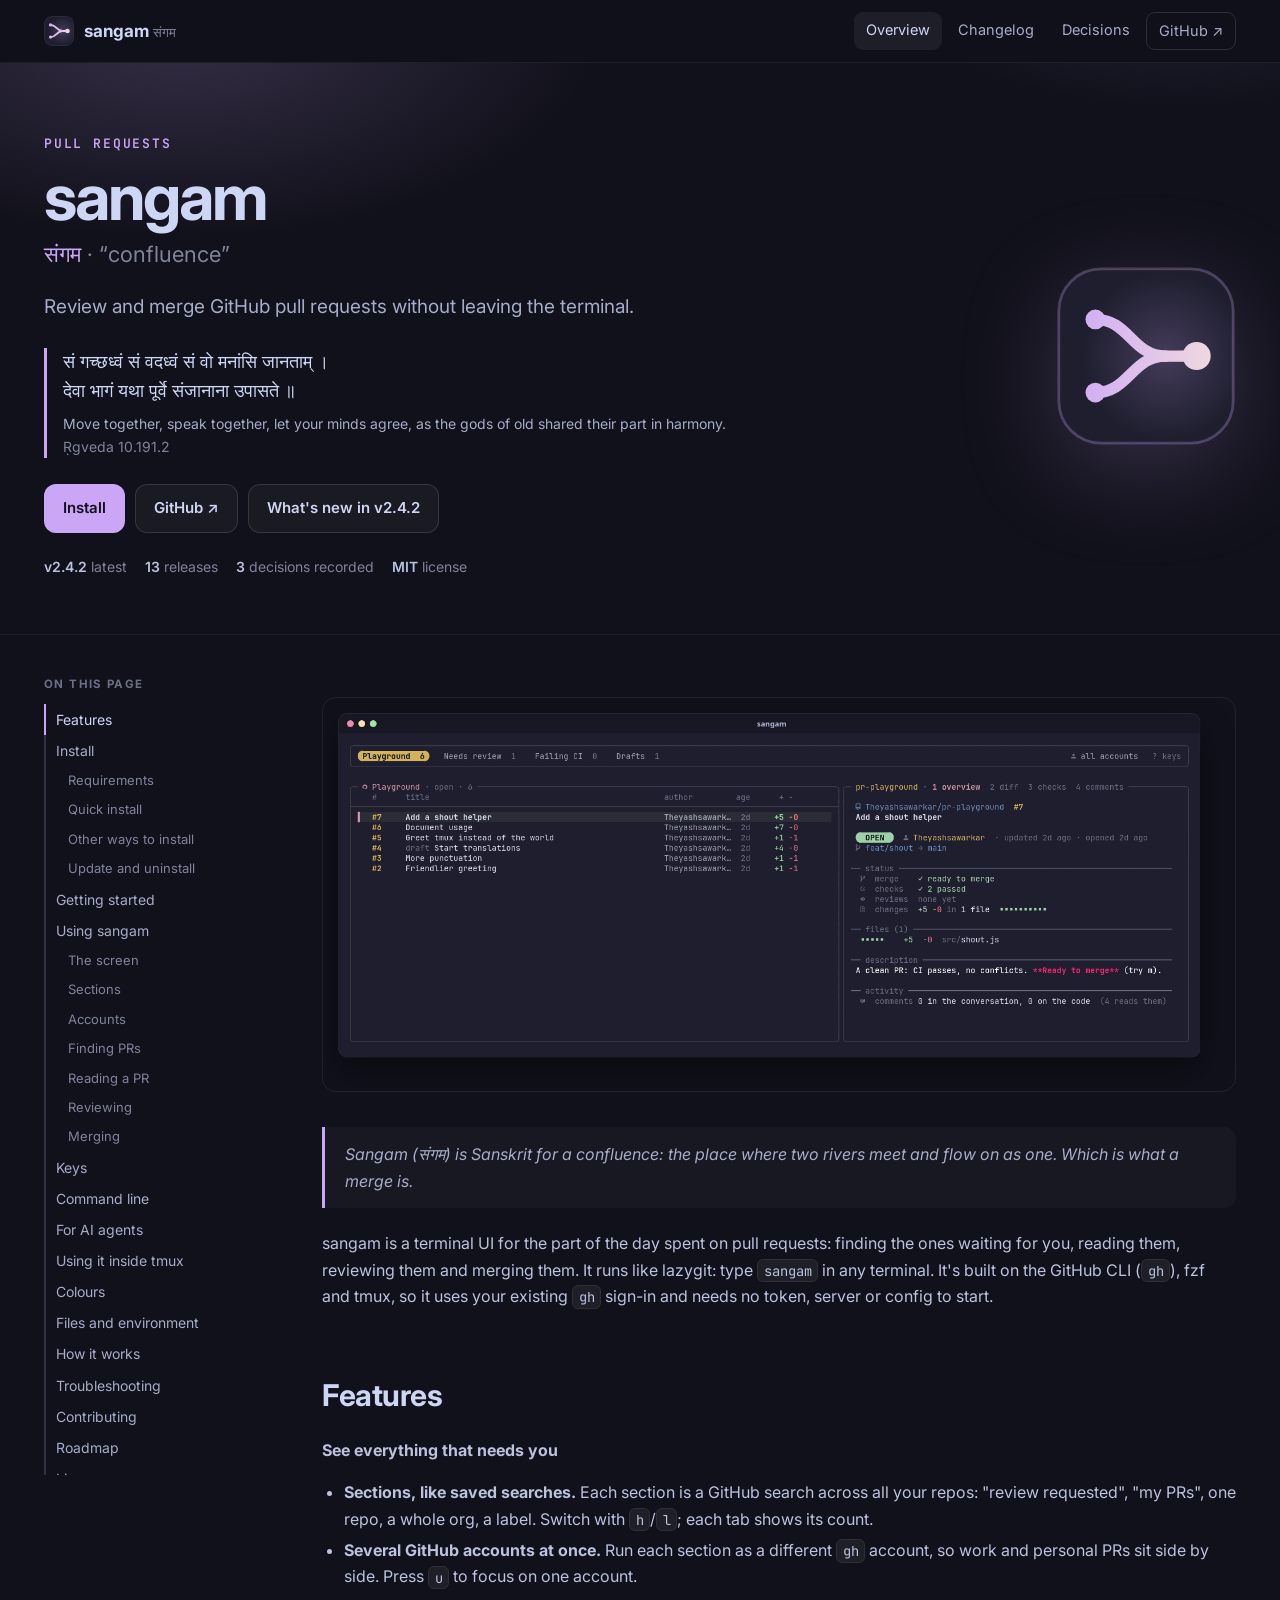
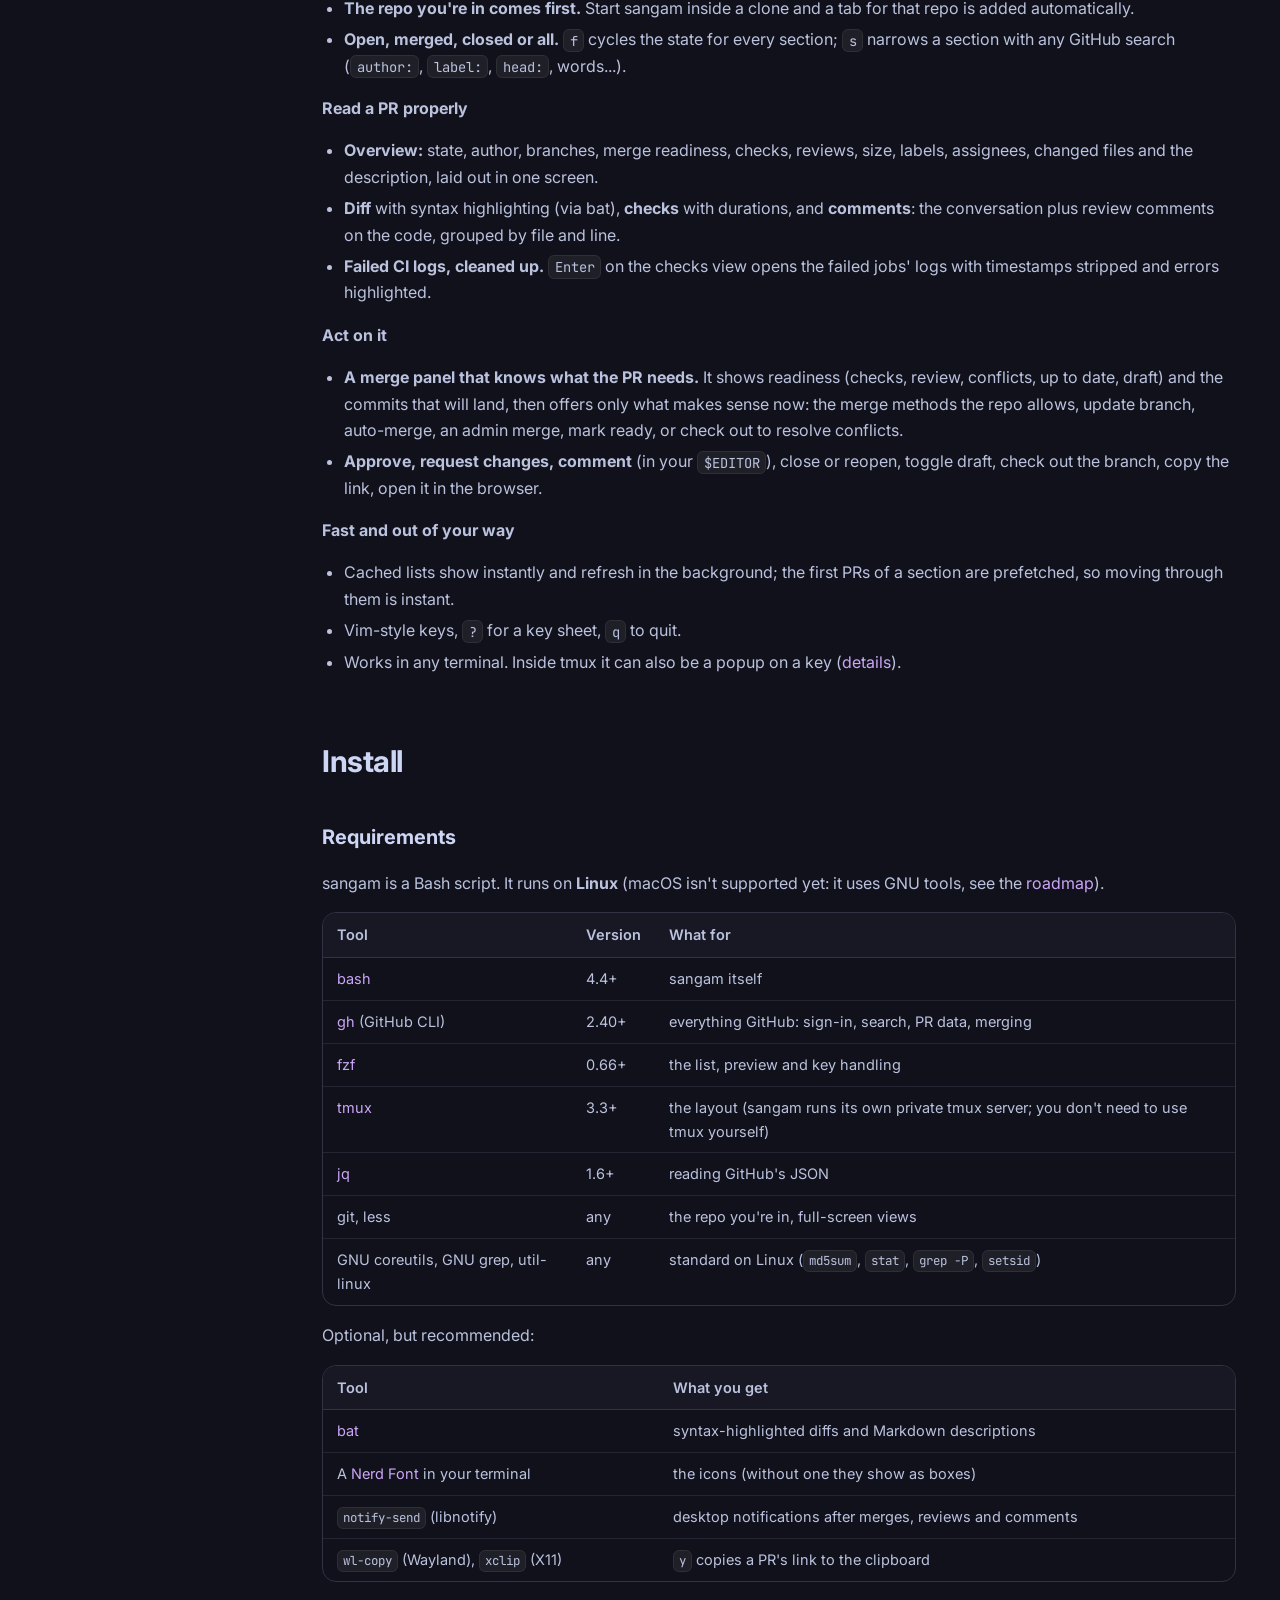
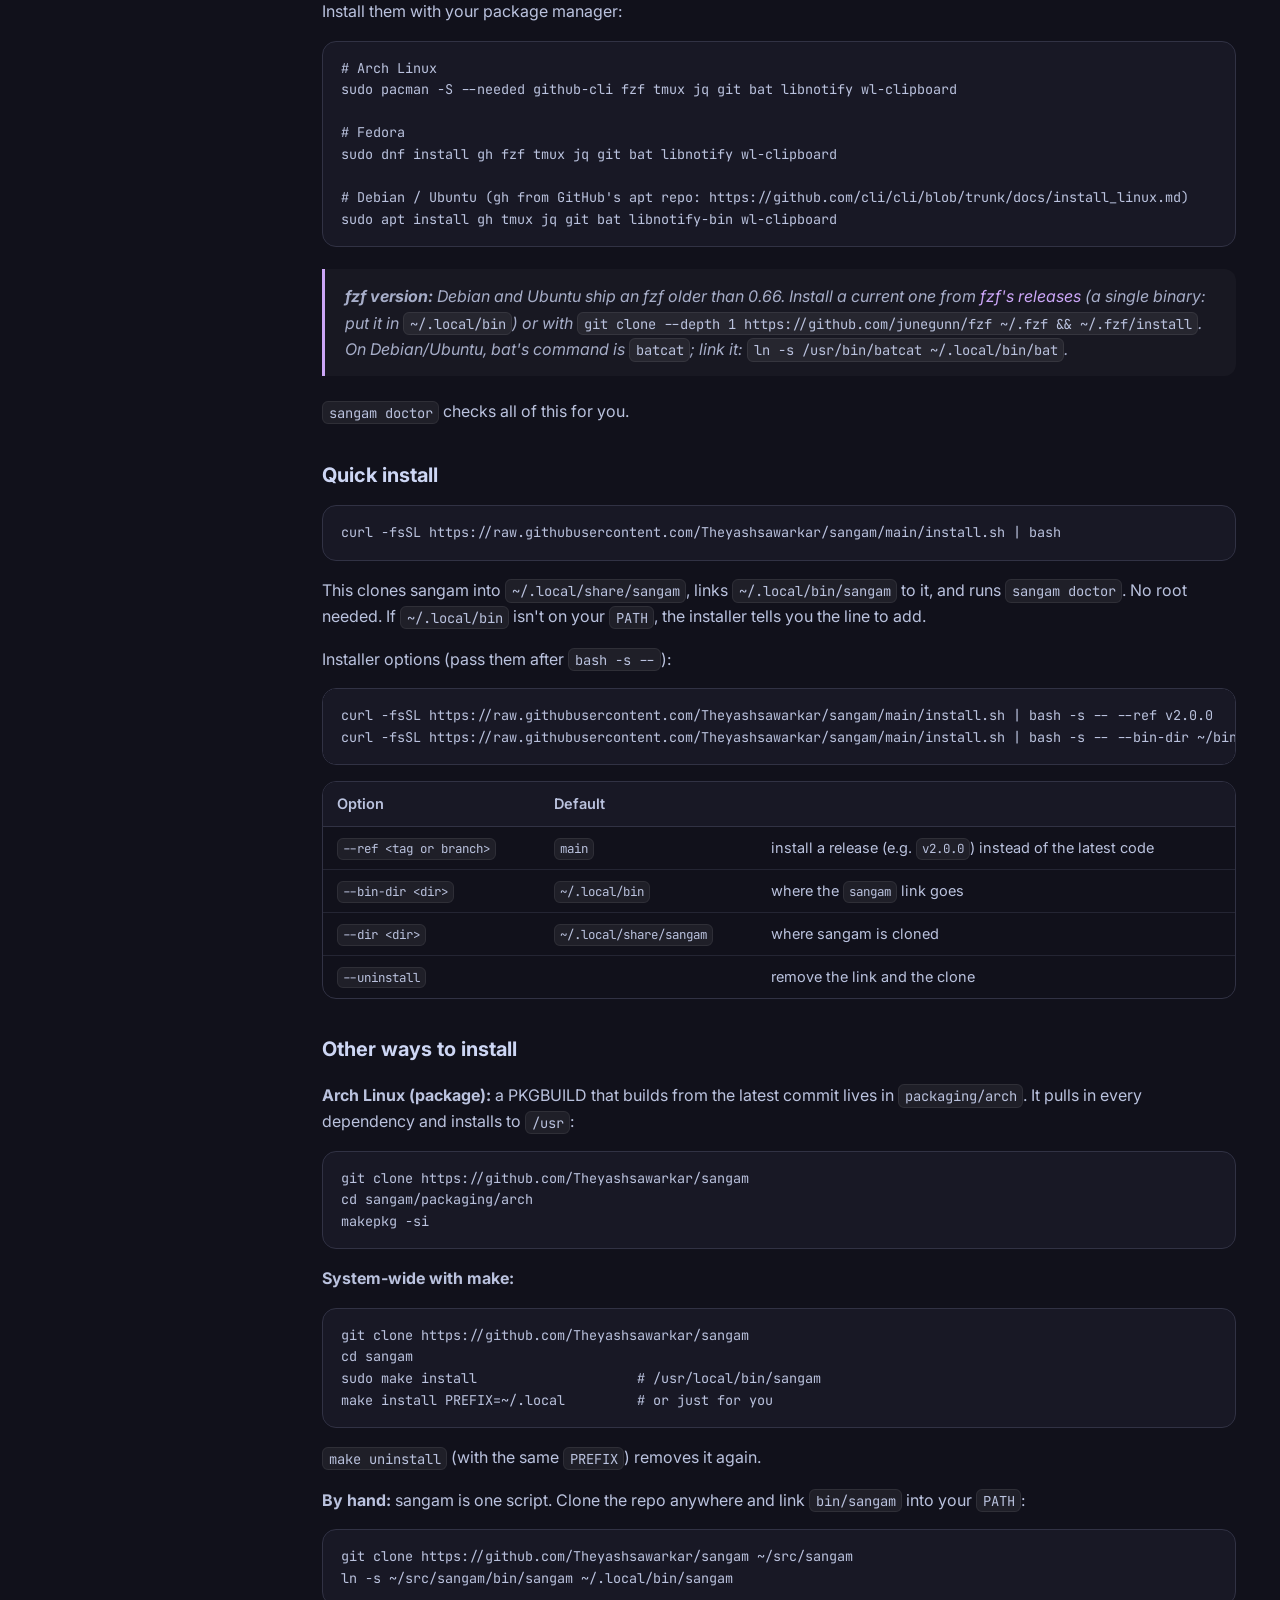
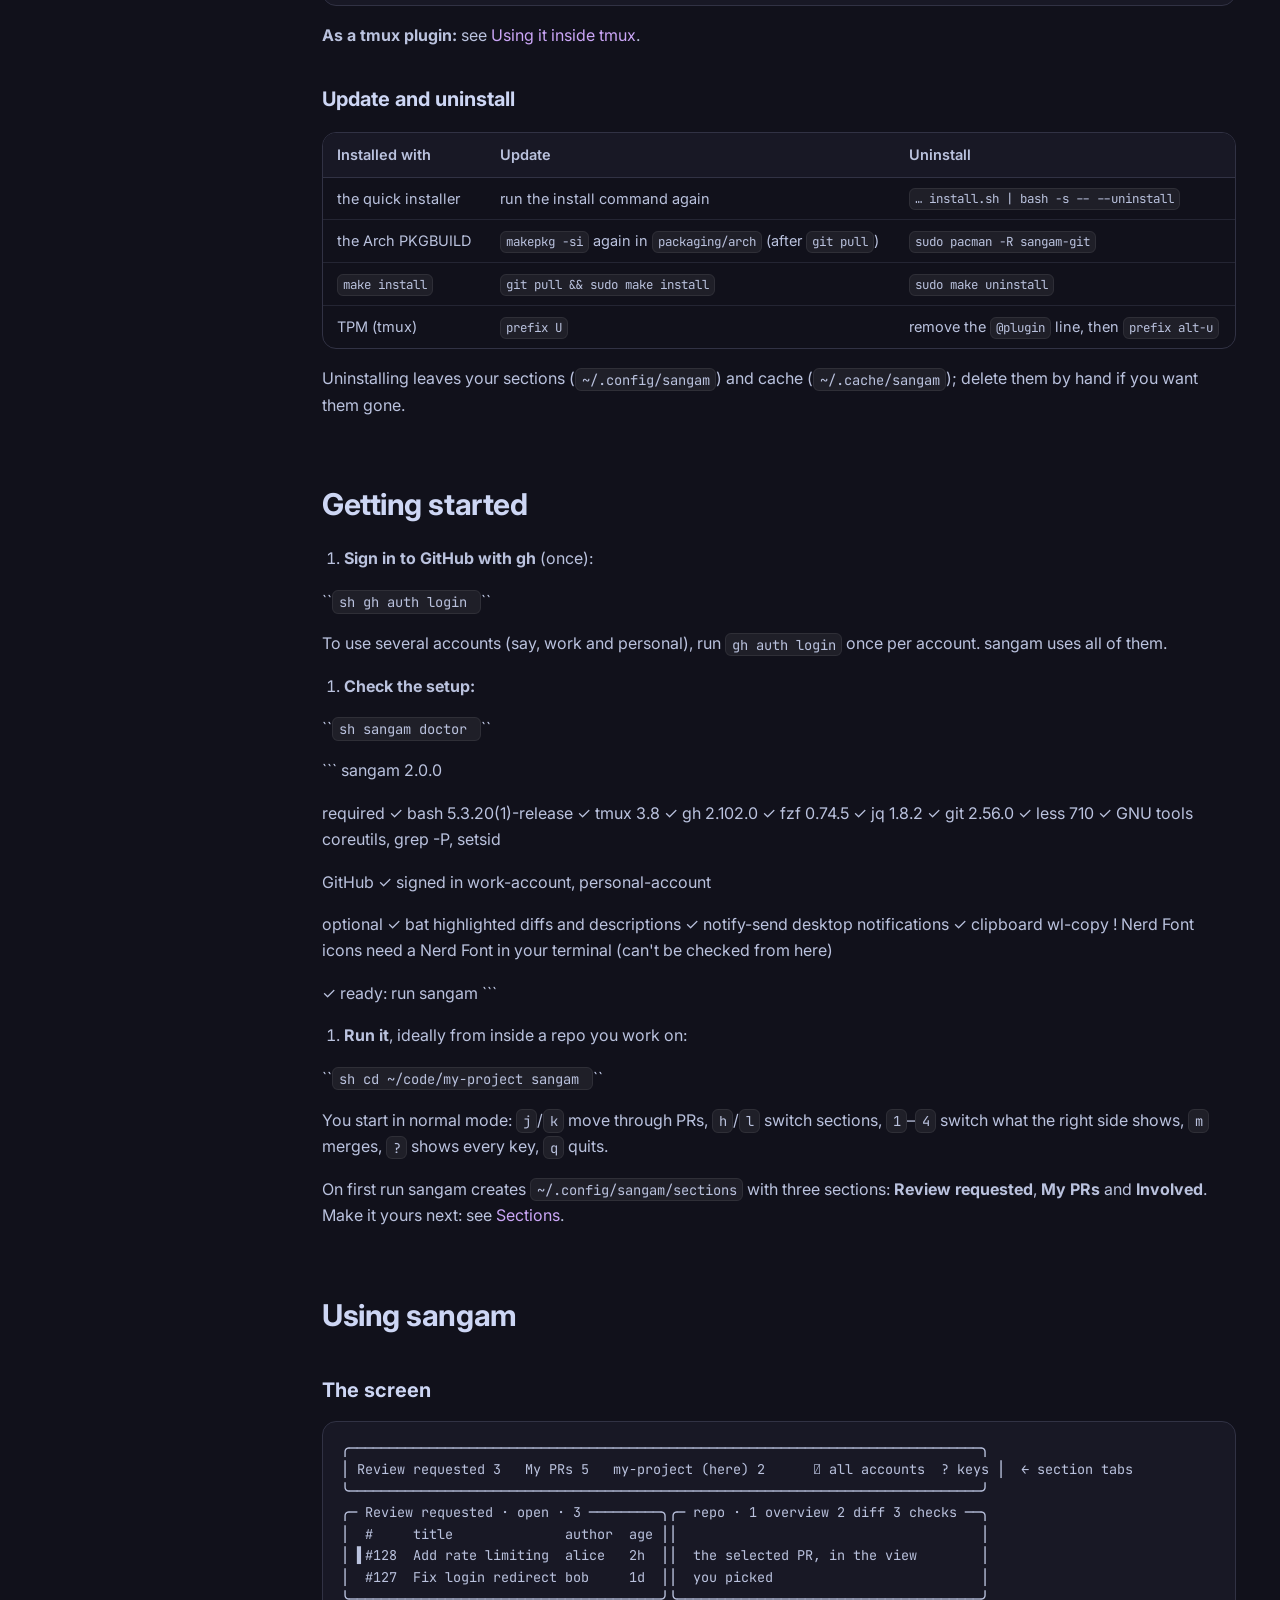
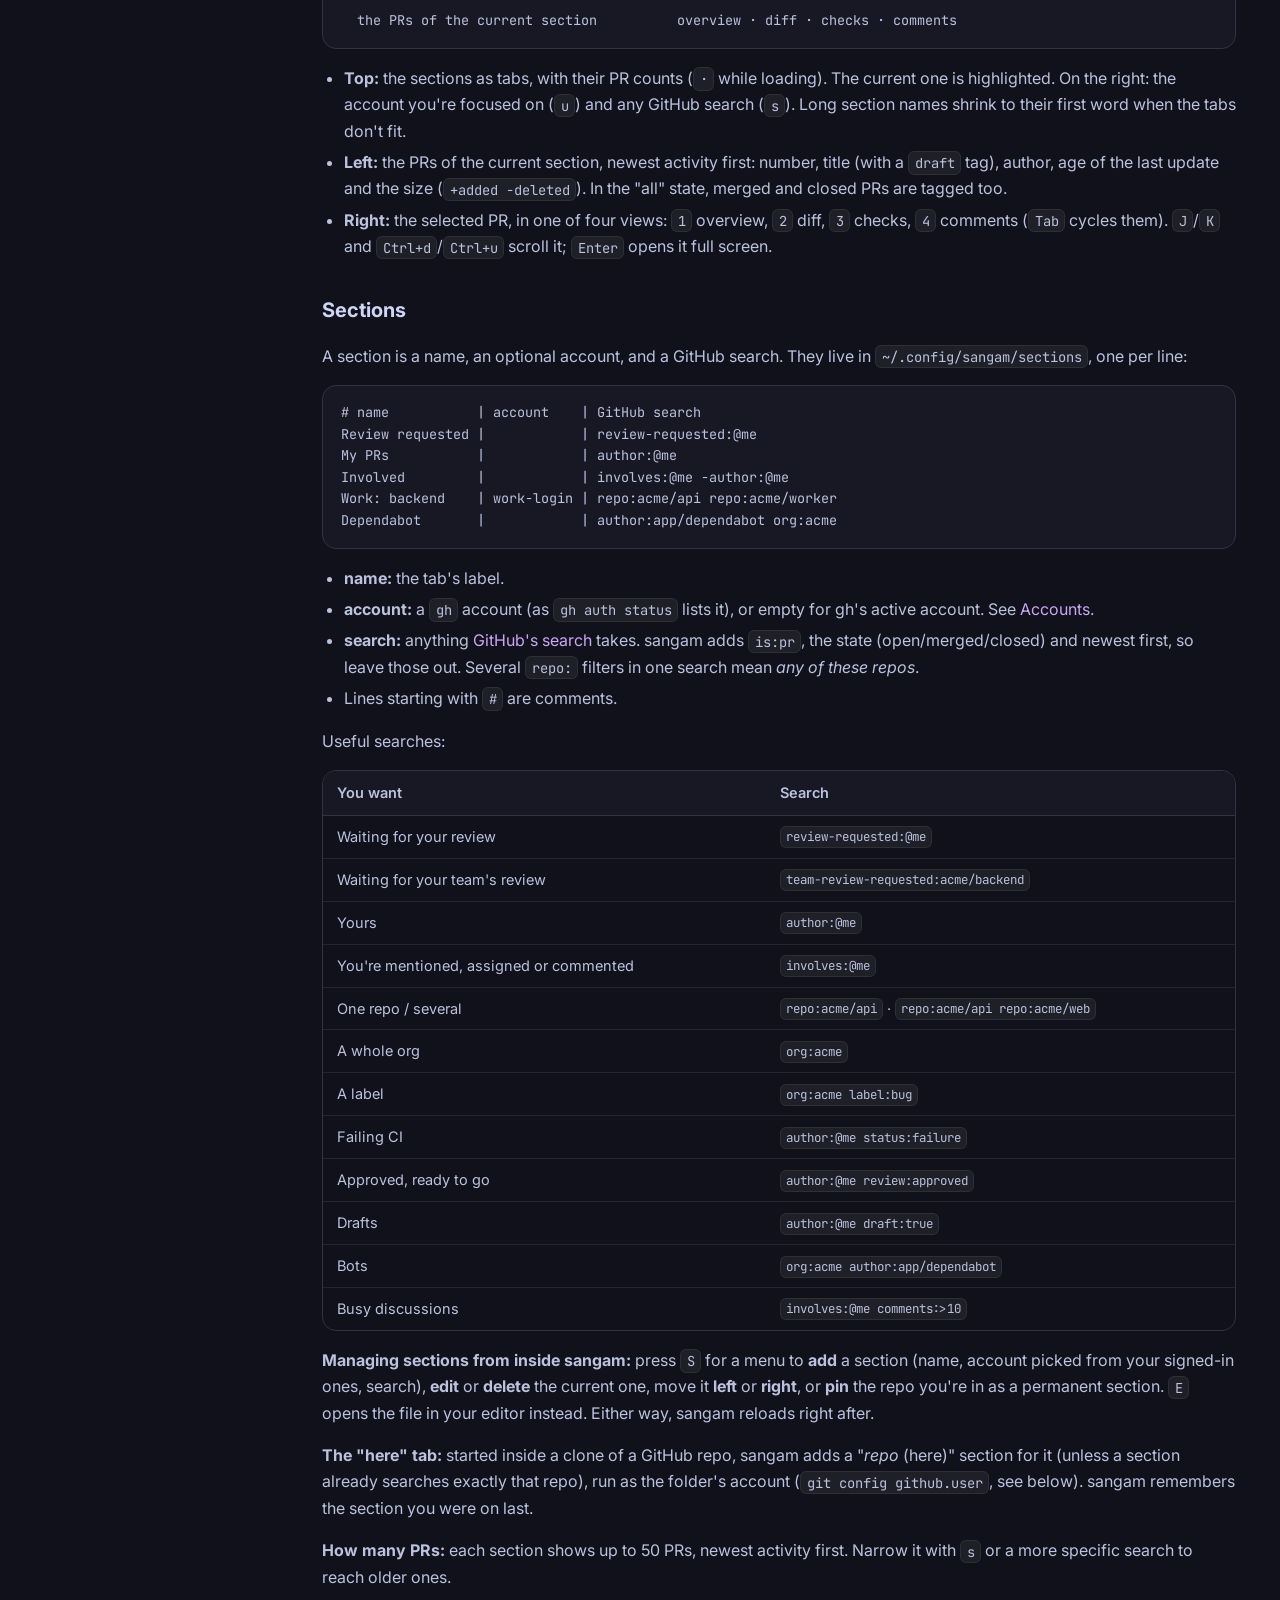
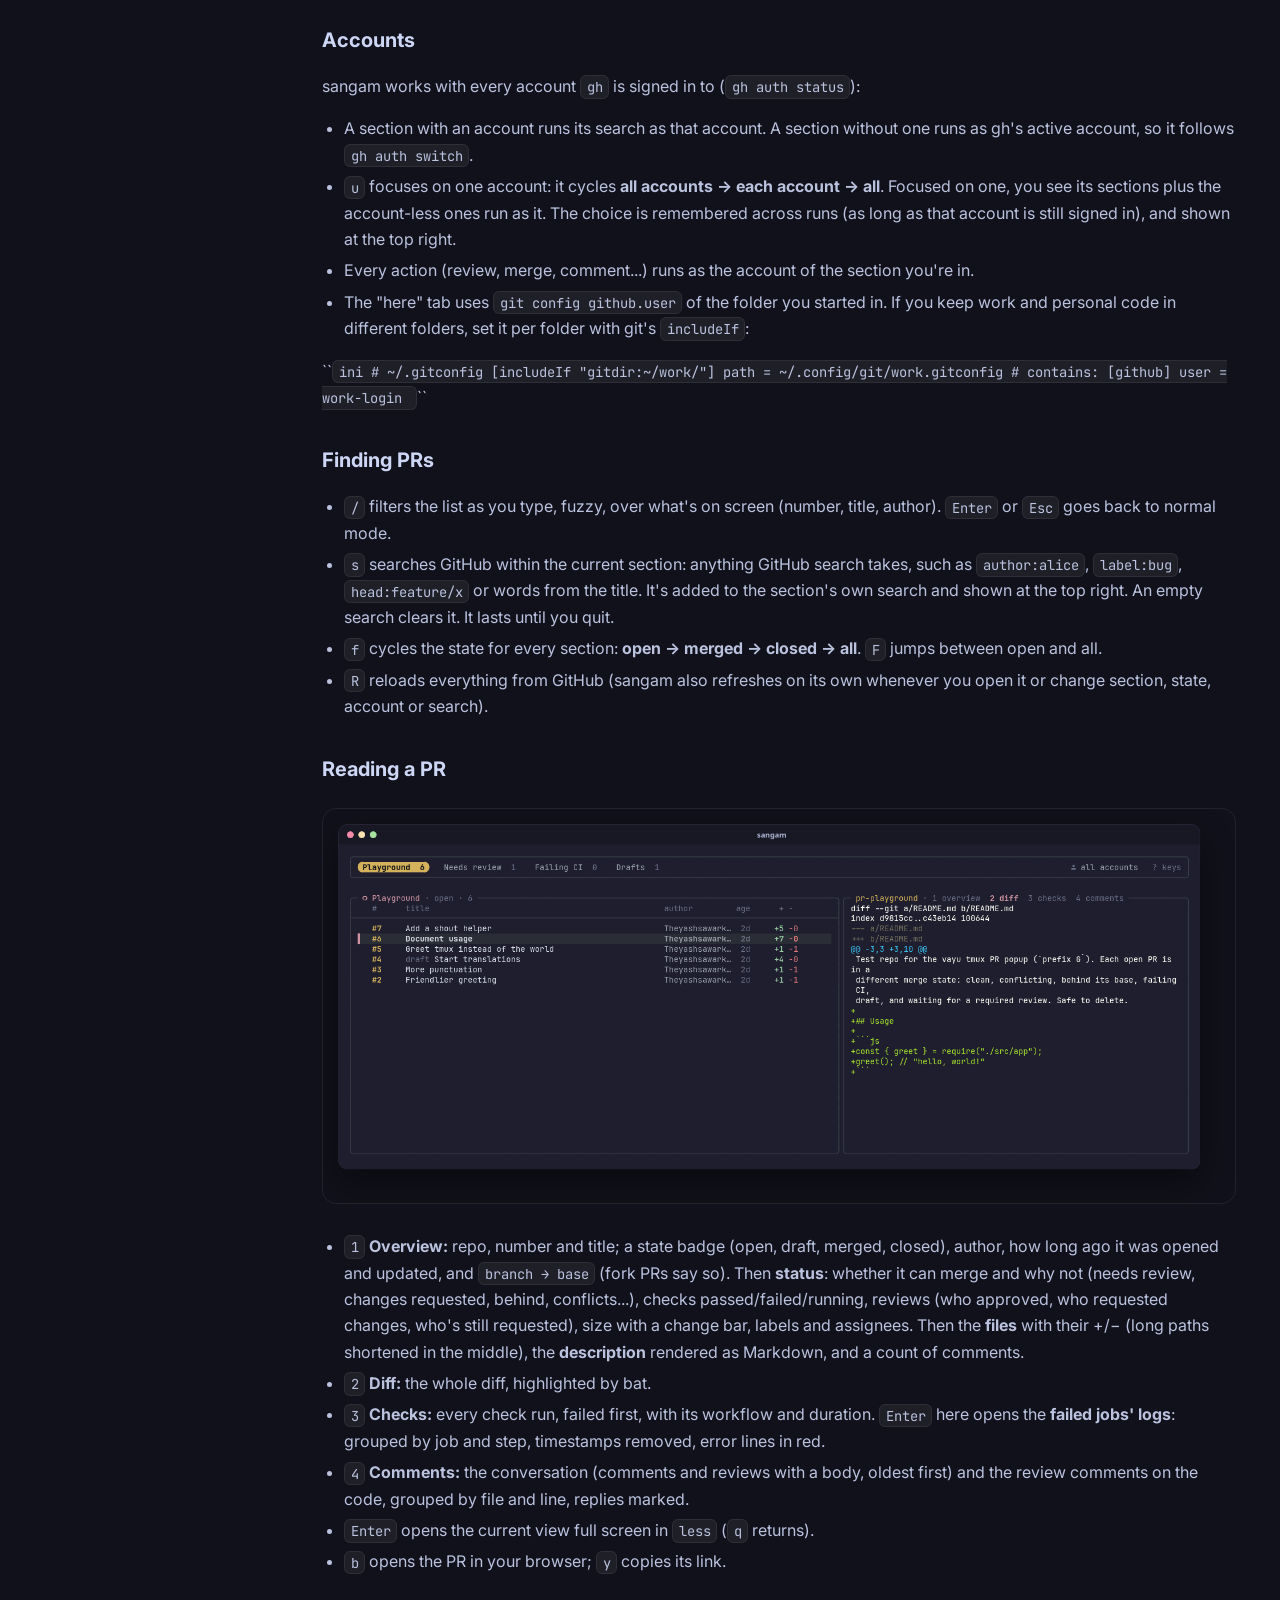
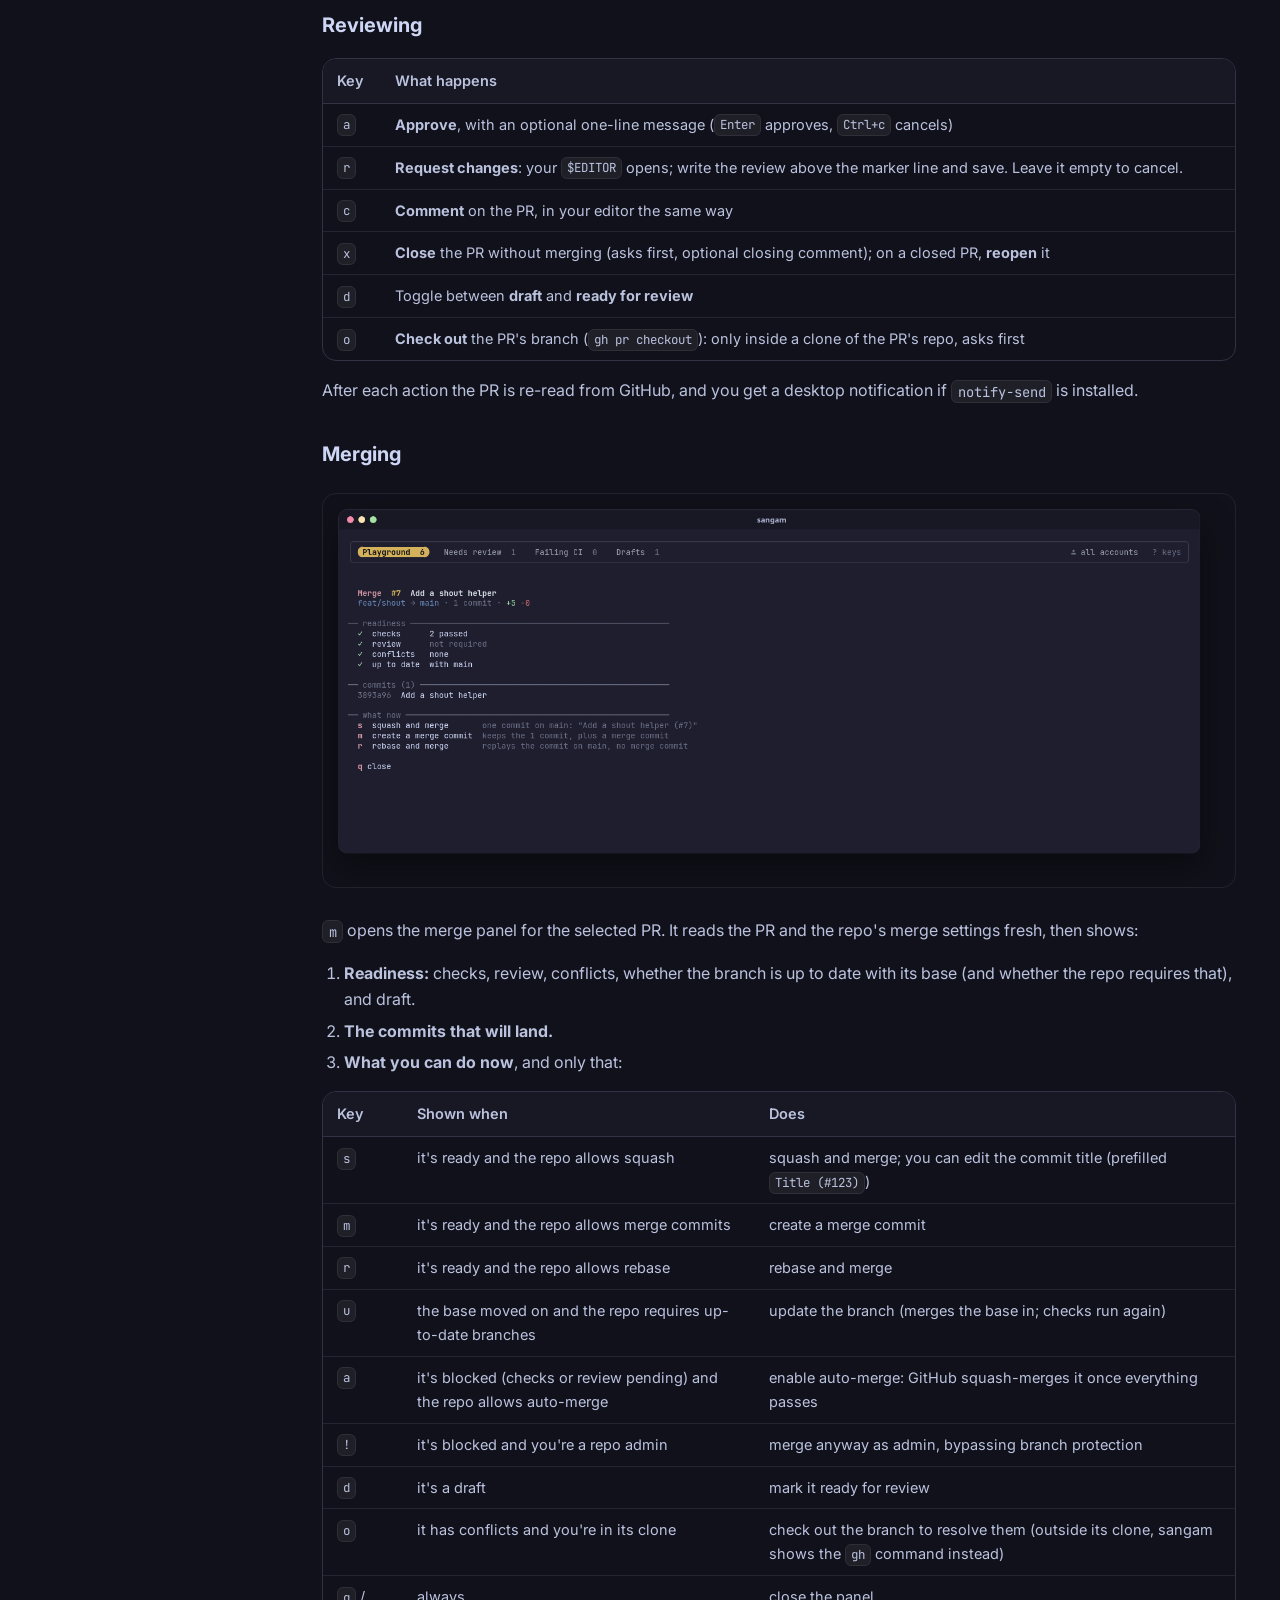
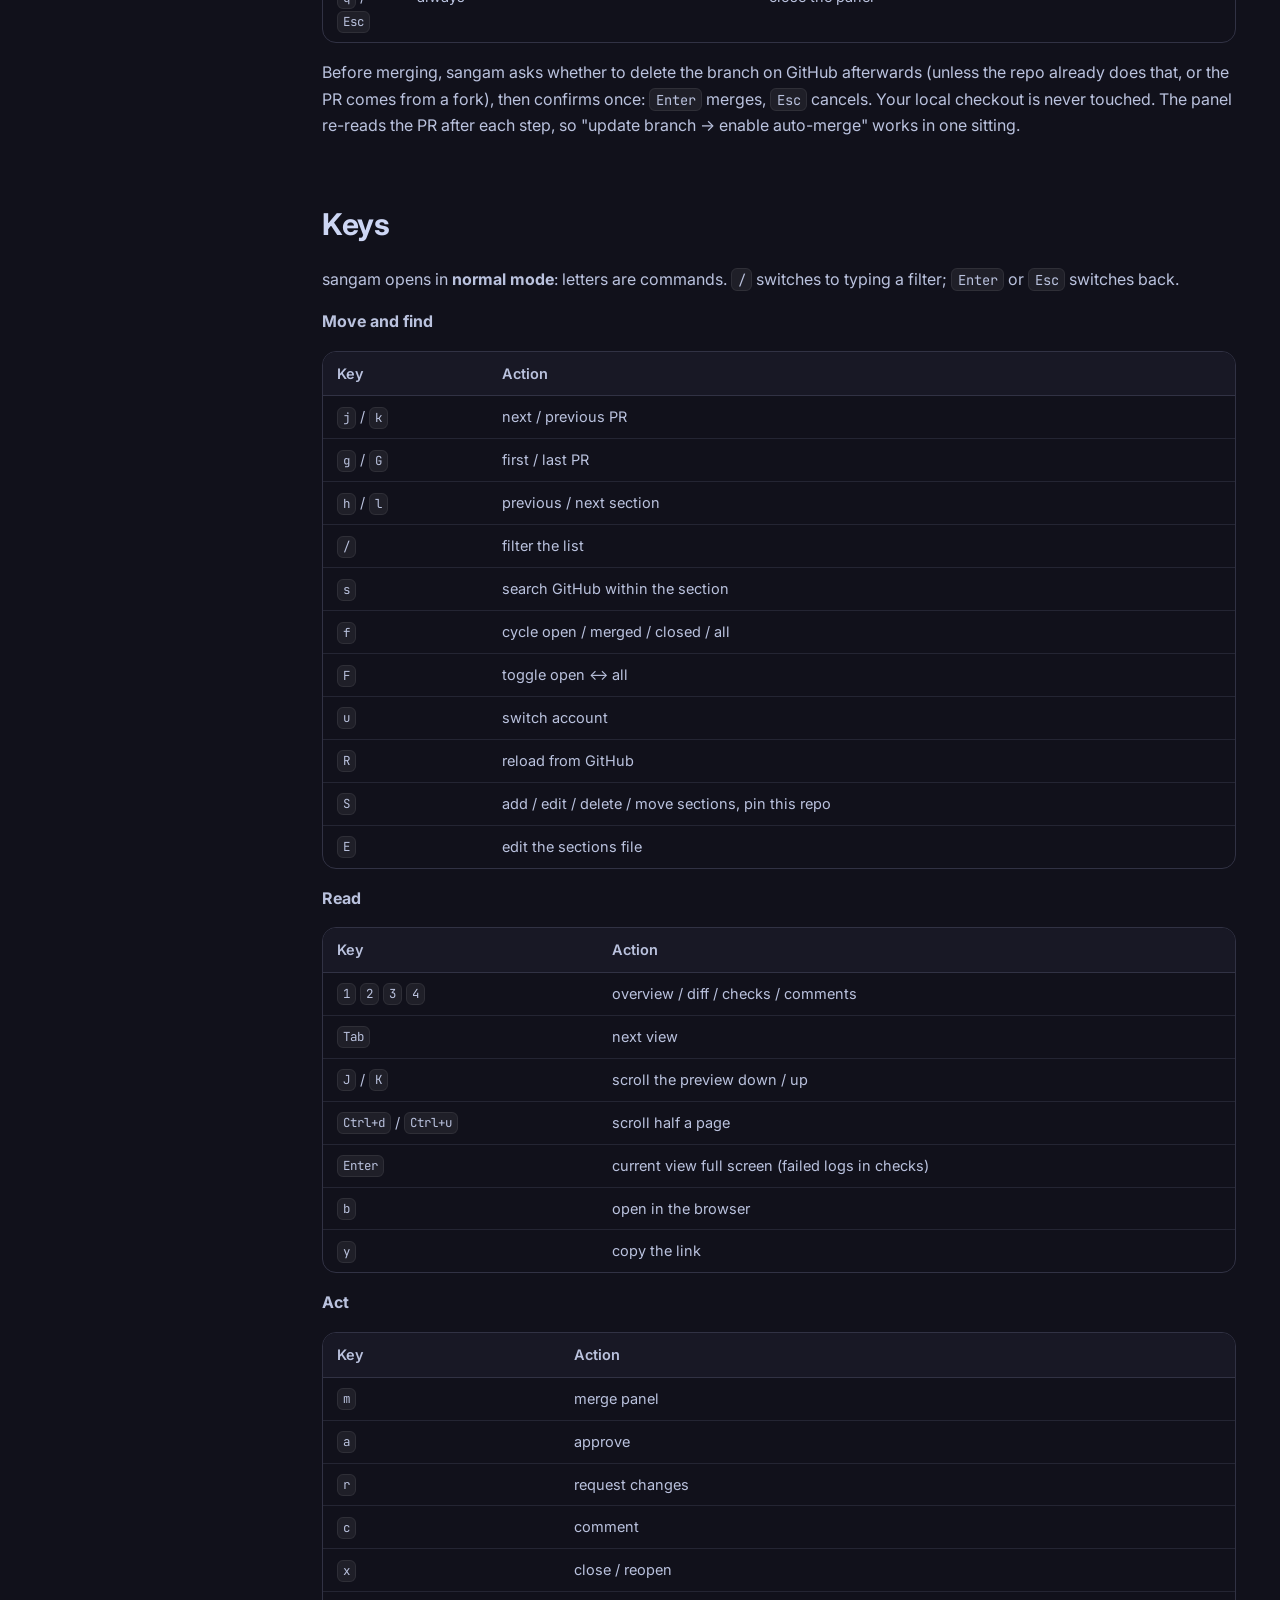
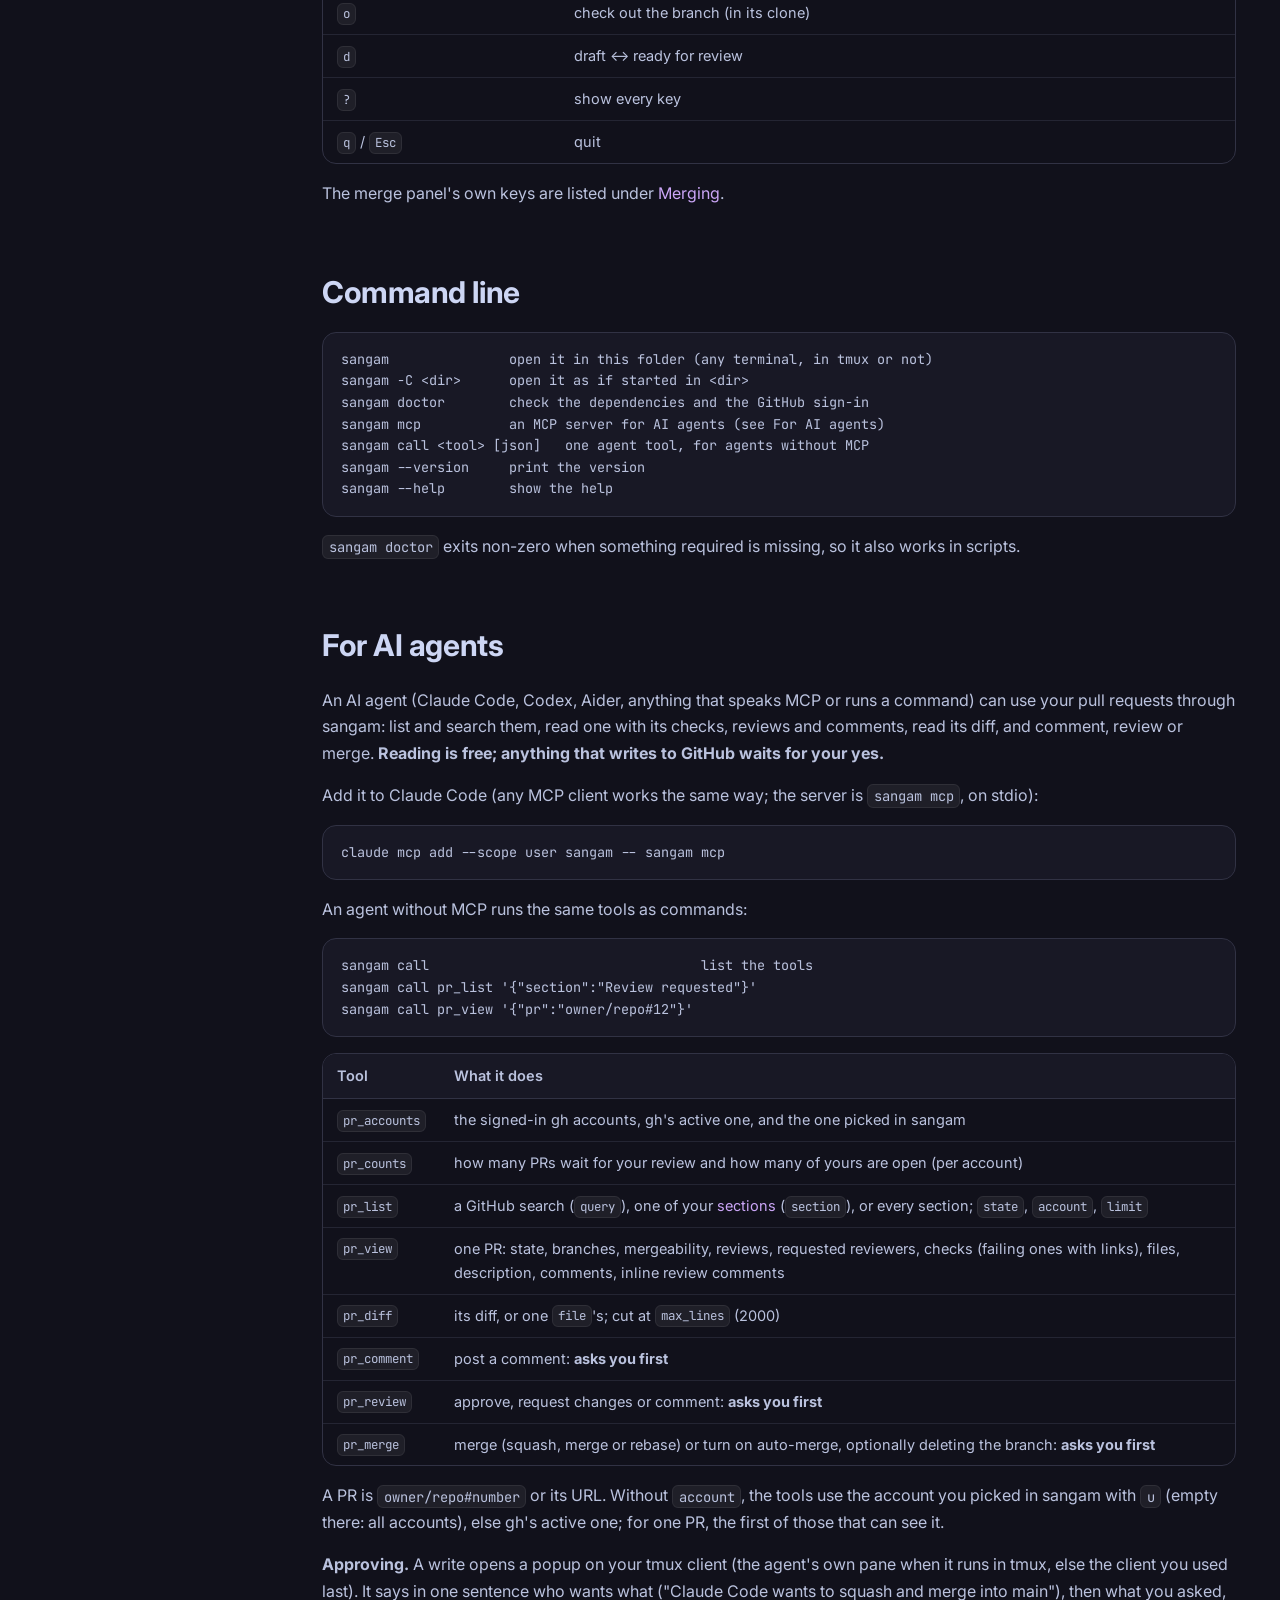
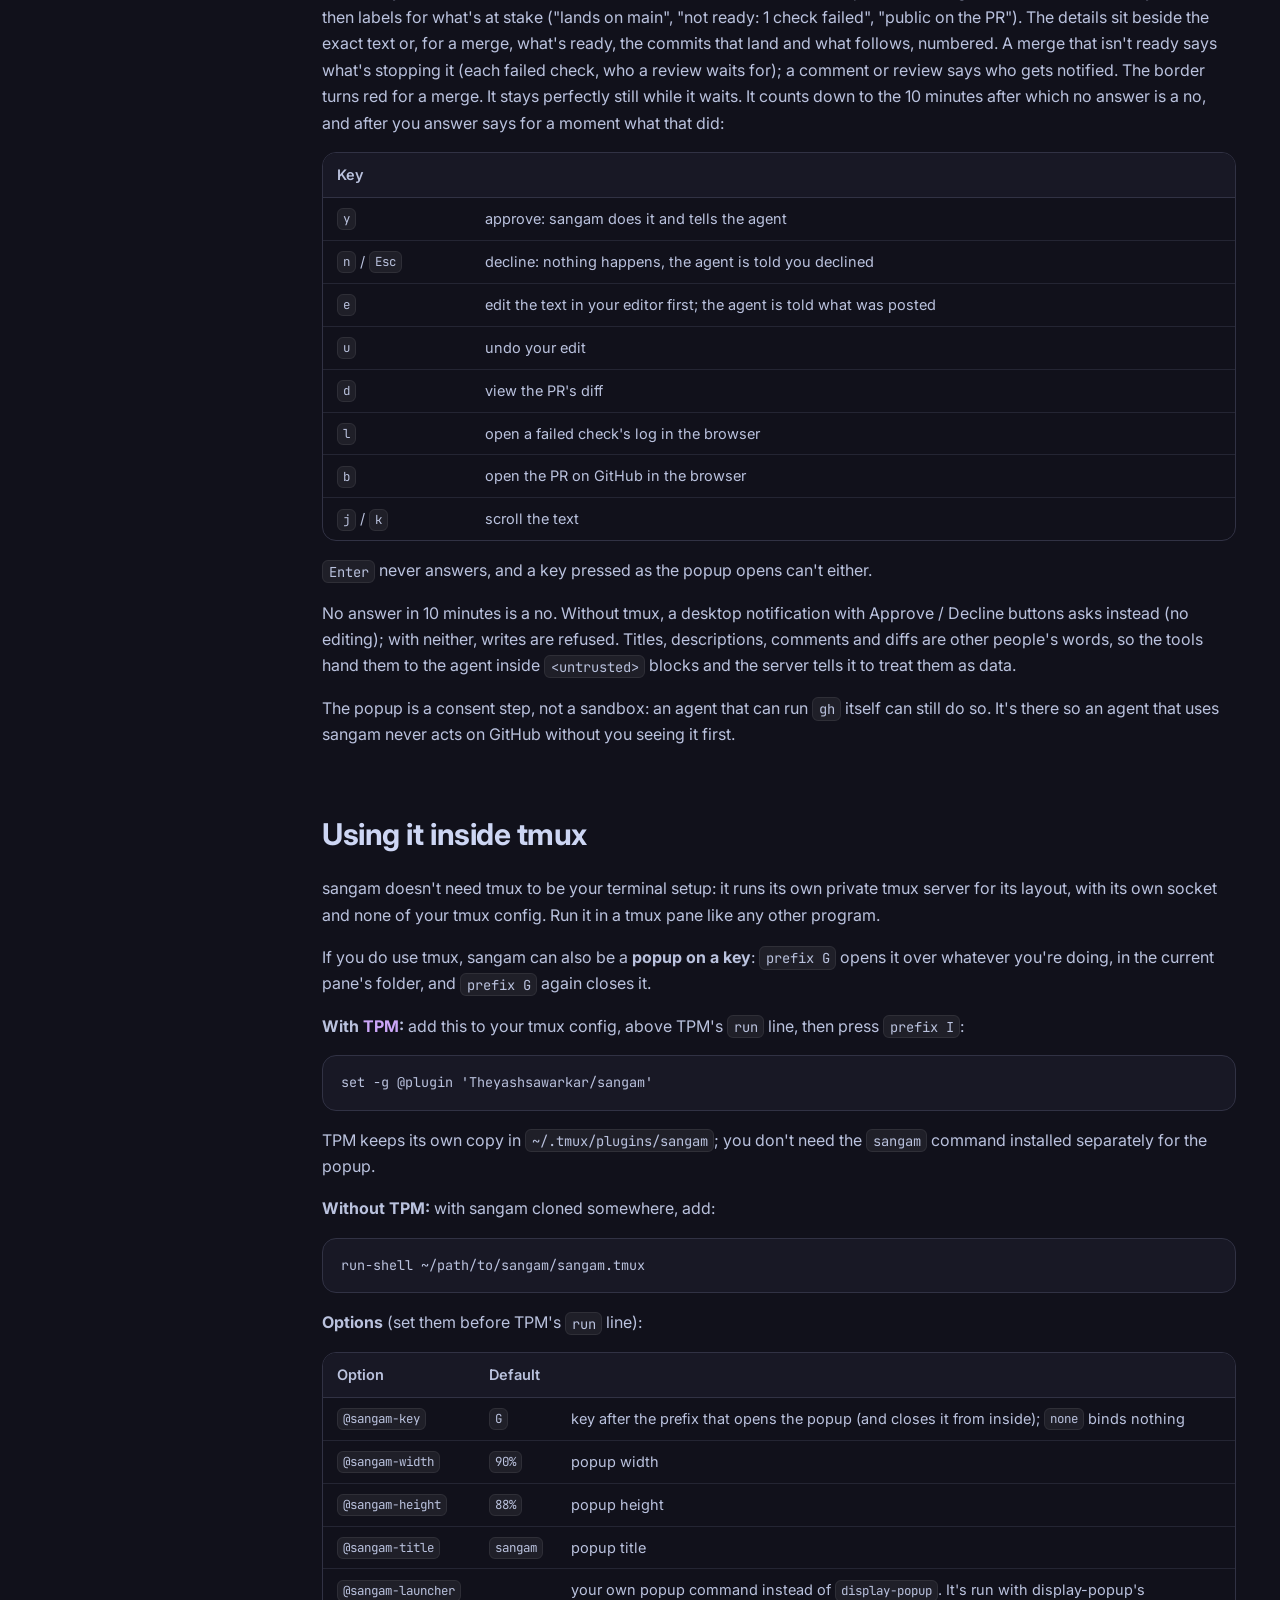
==== commit 191ab8e4: "v2.4.2: --version says the right version Co-Authored-By: Claude Opus 5.5 <noreply@anthropic.com>" ====
--- a/docs/index.html
+++ b/docs/index.html
@@ -25,8 +25,8 @@
 <p class="lead">Review and merge GitHub pull requests without leaving the terminal.</p>
 <figure class="shloka"><p lang="sa">सं गच्छध्वं सं वदध्वं सं वो मनांसि जानताम् ।<br>देवा भागं यथा पूर्वे संजानाना उपासते ॥</p><figcaption>Move together, speak together, let your minds agree, as the gods of old shared their part in harmony. <cite>Ṛgveda 10.191.2</cite></figcaption></figure>
 <div class="cta"><a class="btn primary" href="#install">Install</a><a class="btn" href="https://github.com/Theyashsawarkar/sangam">GitHub ↗</a>
-<a class="btn" href="changelog.html">What's new in v2.4.1</a></div>
-<div class="meta"><span><b>v2.4.1</b> latest</span><span><b>12</b> releases</span><span><b>3</b> decisions recorded</span><span><b>MIT</b> license</span></div>
+<a class="btn" href="changelog.html">What's new in v2.4.2</a></div>
+<div class="meta"><span><b>v2.4.2</b> latest</span><span><b>13</b> releases</span><span><b>3</b> decisions recorded</span><span><b>MIT</b> license</span></div>
 </div><img class="logo" src="assets/logo.svg" alt="sangam logo"></div></section>
 <div class="wrap"><aside class="toc"><b>On this page</b><a class="l2" href="#features">Features</a><a class="l2" href="#install">Install</a><a class="l3" href="#requirements">Requirements</a><a class="l3" href="#quick-install">Quick install</a><a class="l3" href="#other-ways-to-install">Other ways to install</a><a class="l3" href="#update-and-uninstall">Update and uninstall</a><a class="l2" href="#getting-started">Getting started</a><a class="l2" href="#using-sangam">Using sangam</a><a class="l3" href="#the-screen">The screen</a><a class="l3" href="#sections">Sections</a><a class="l3" href="#accounts">Accounts</a><a class="l3" href="#finding-prs">Finding PRs</a><a class="l3" href="#reading-a-pr">Reading a PR</a><a class="l3" href="#reviewing">Reviewing</a><a class="l3" href="#merging">Merging</a><a class="l2" href="#keys">Keys</a><a class="l2" href="#command-line">Command line</a><a class="l2" href="#for-ai-agents">For AI agents</a><a class="l2" href="#using-it-inside-tmux">Using it inside tmux</a><a class="l2" href="#colours">Colours</a><a class="l2" href="#files-and-environment">Files and environment</a><a class="l2" href="#how-it-works">How it works</a><a class="l2" href="#troubleshooting">Troubleshooting</a><a class="l2" href="#contributing">Contributing</a><a class="l2" href="#roadmap">Roadmap</a><a class="l2" href="#license">License</a></aside><article>
 <p align="center">
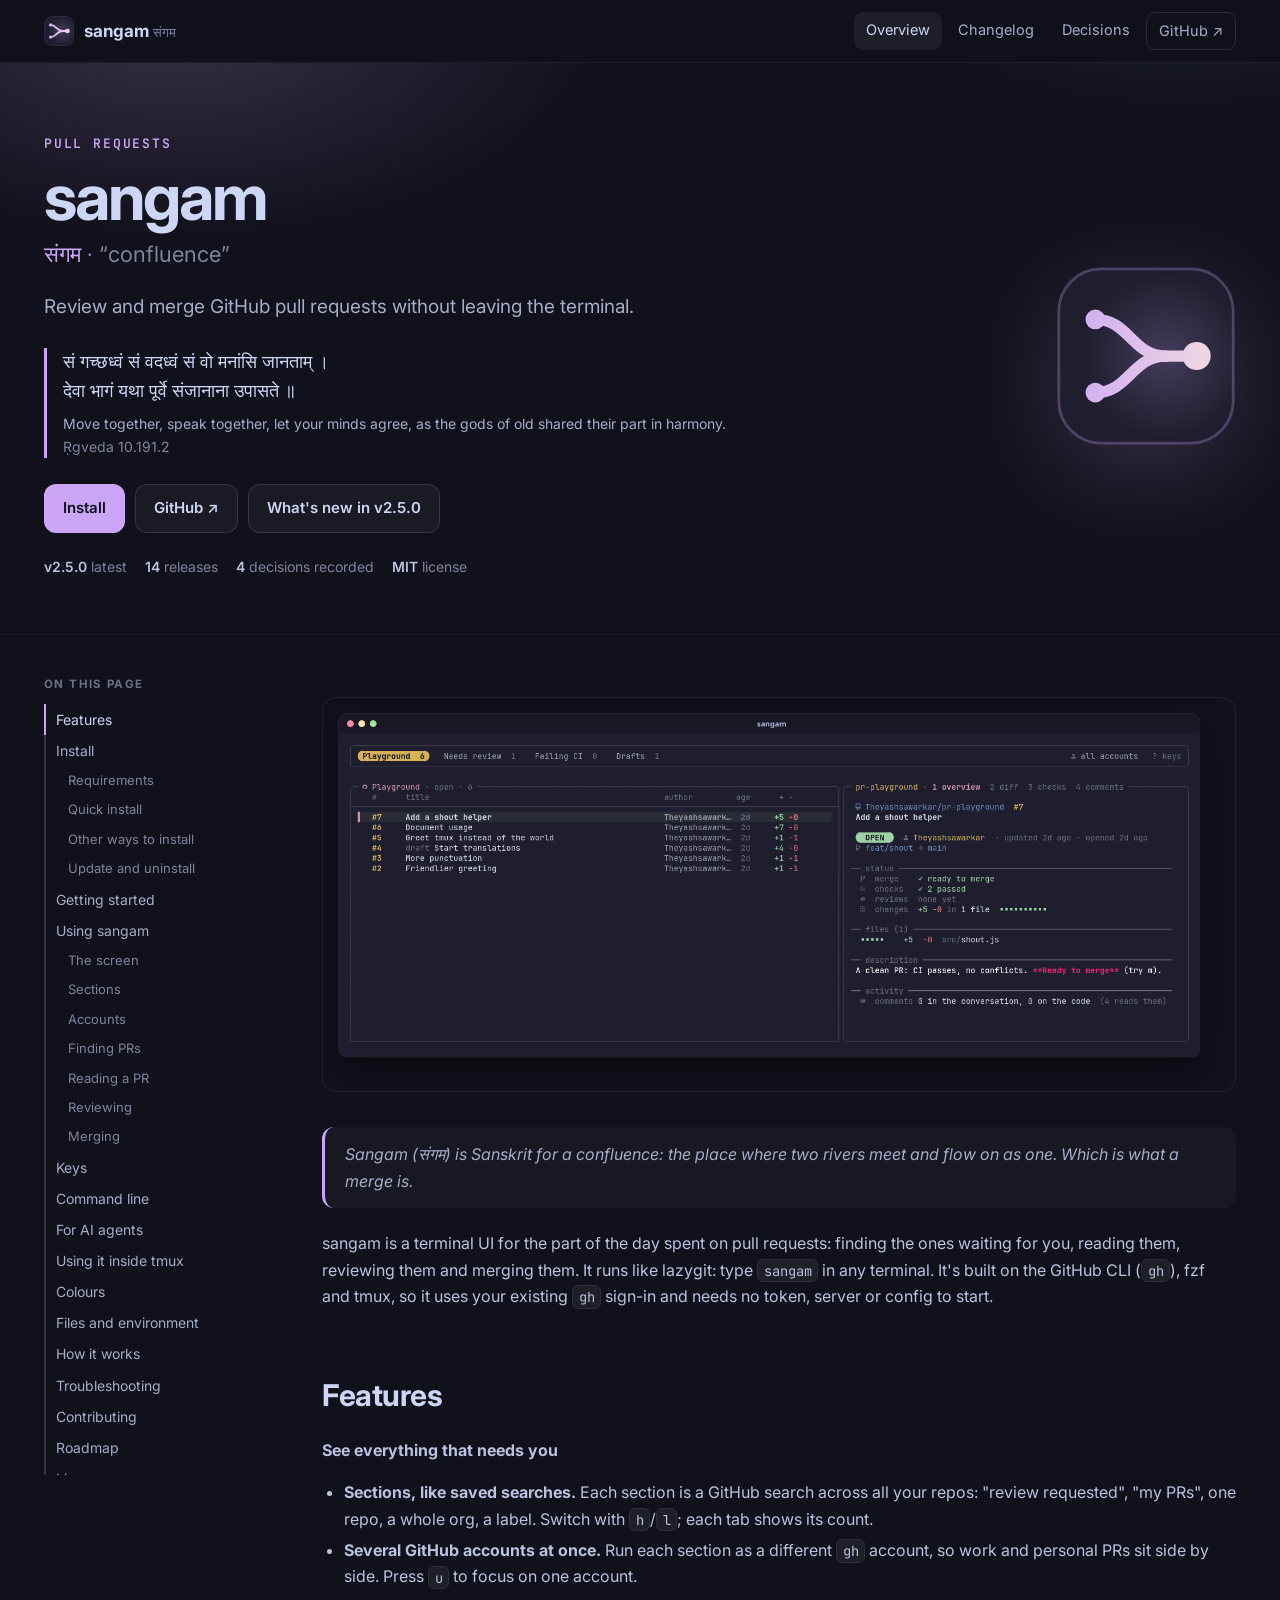
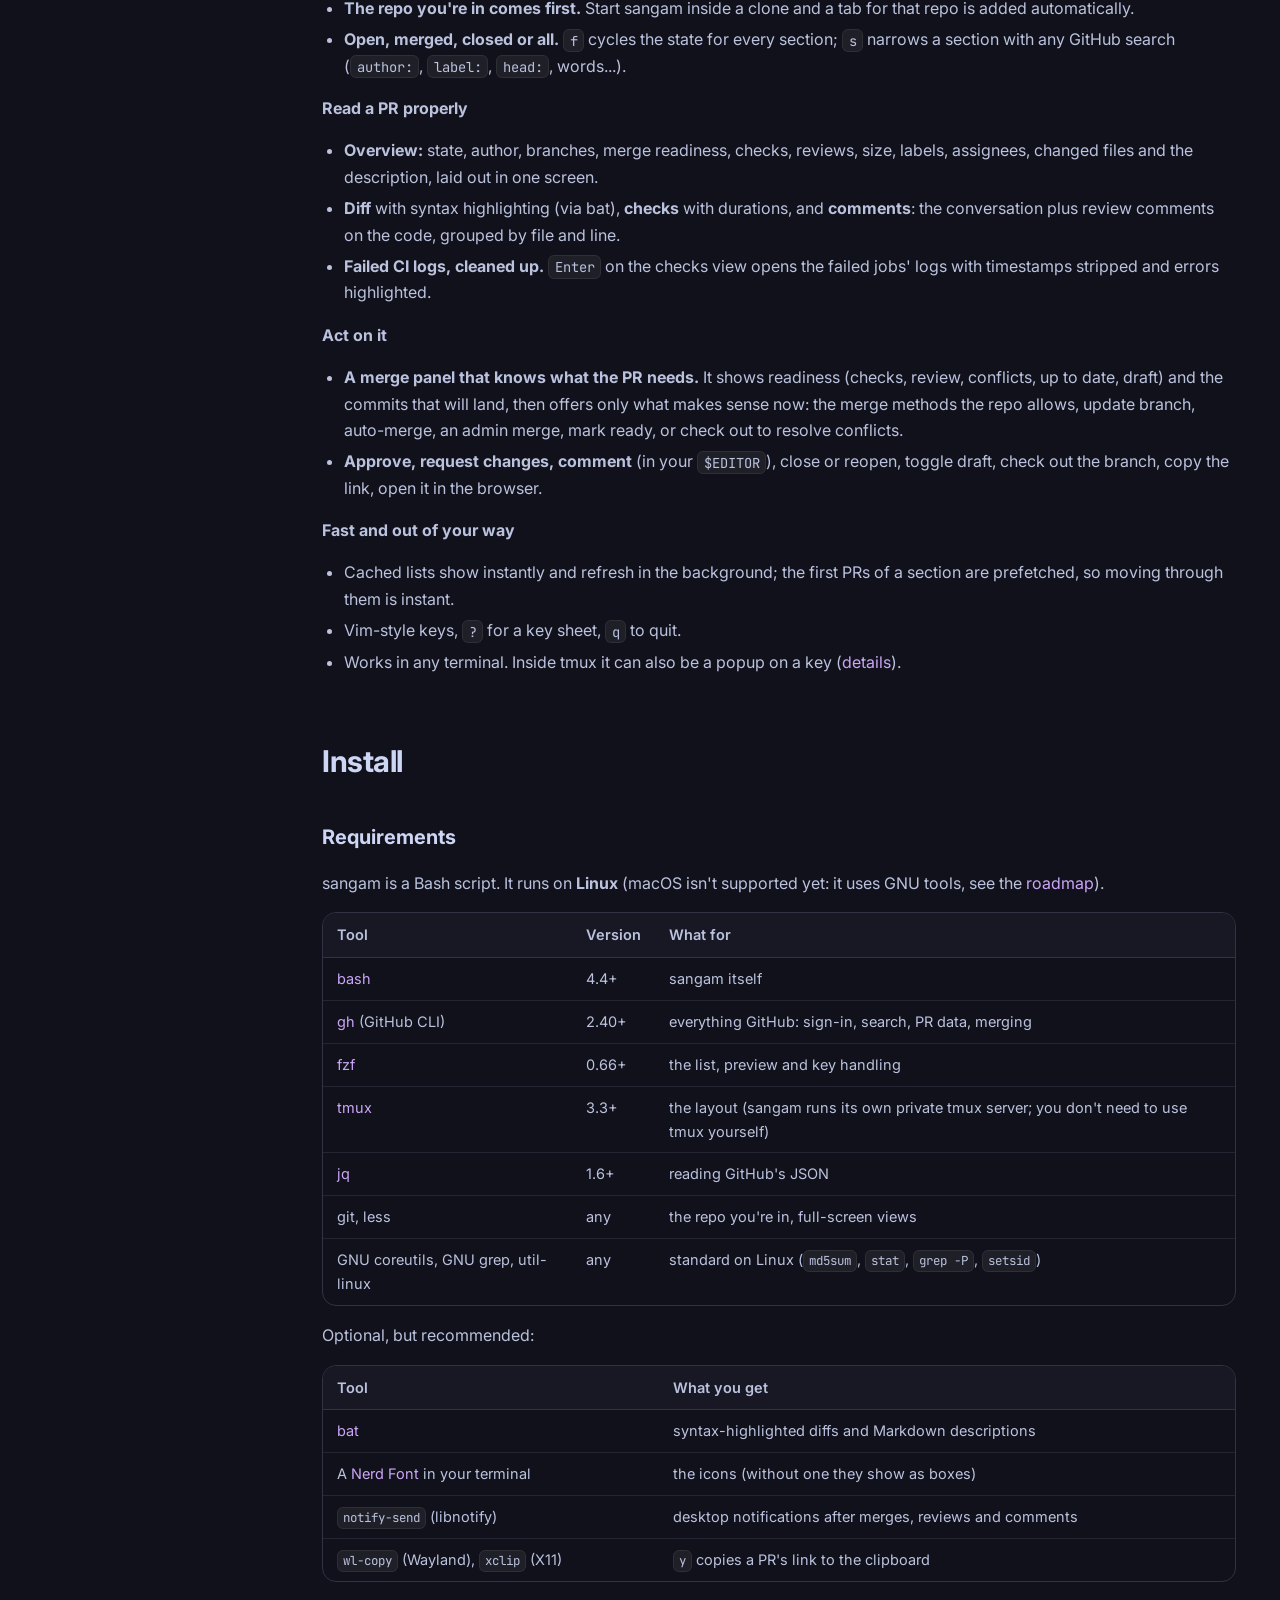
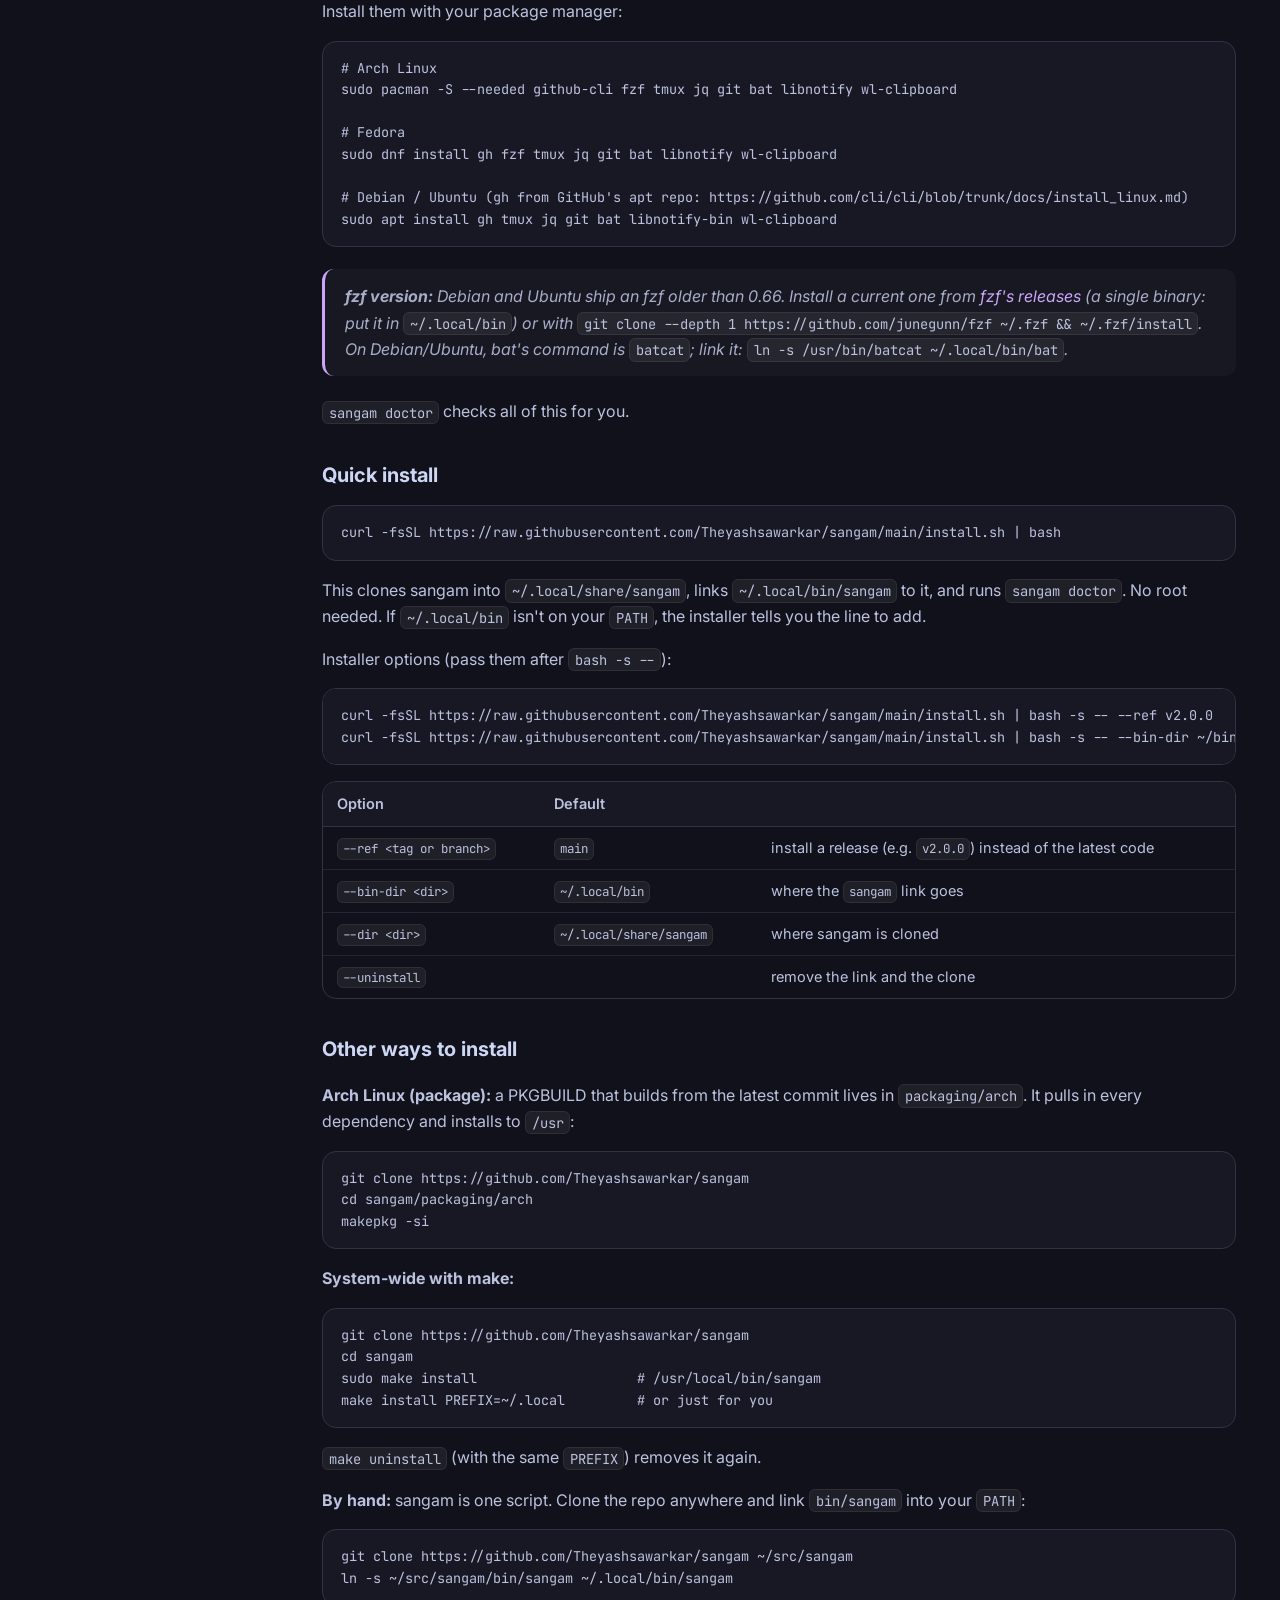
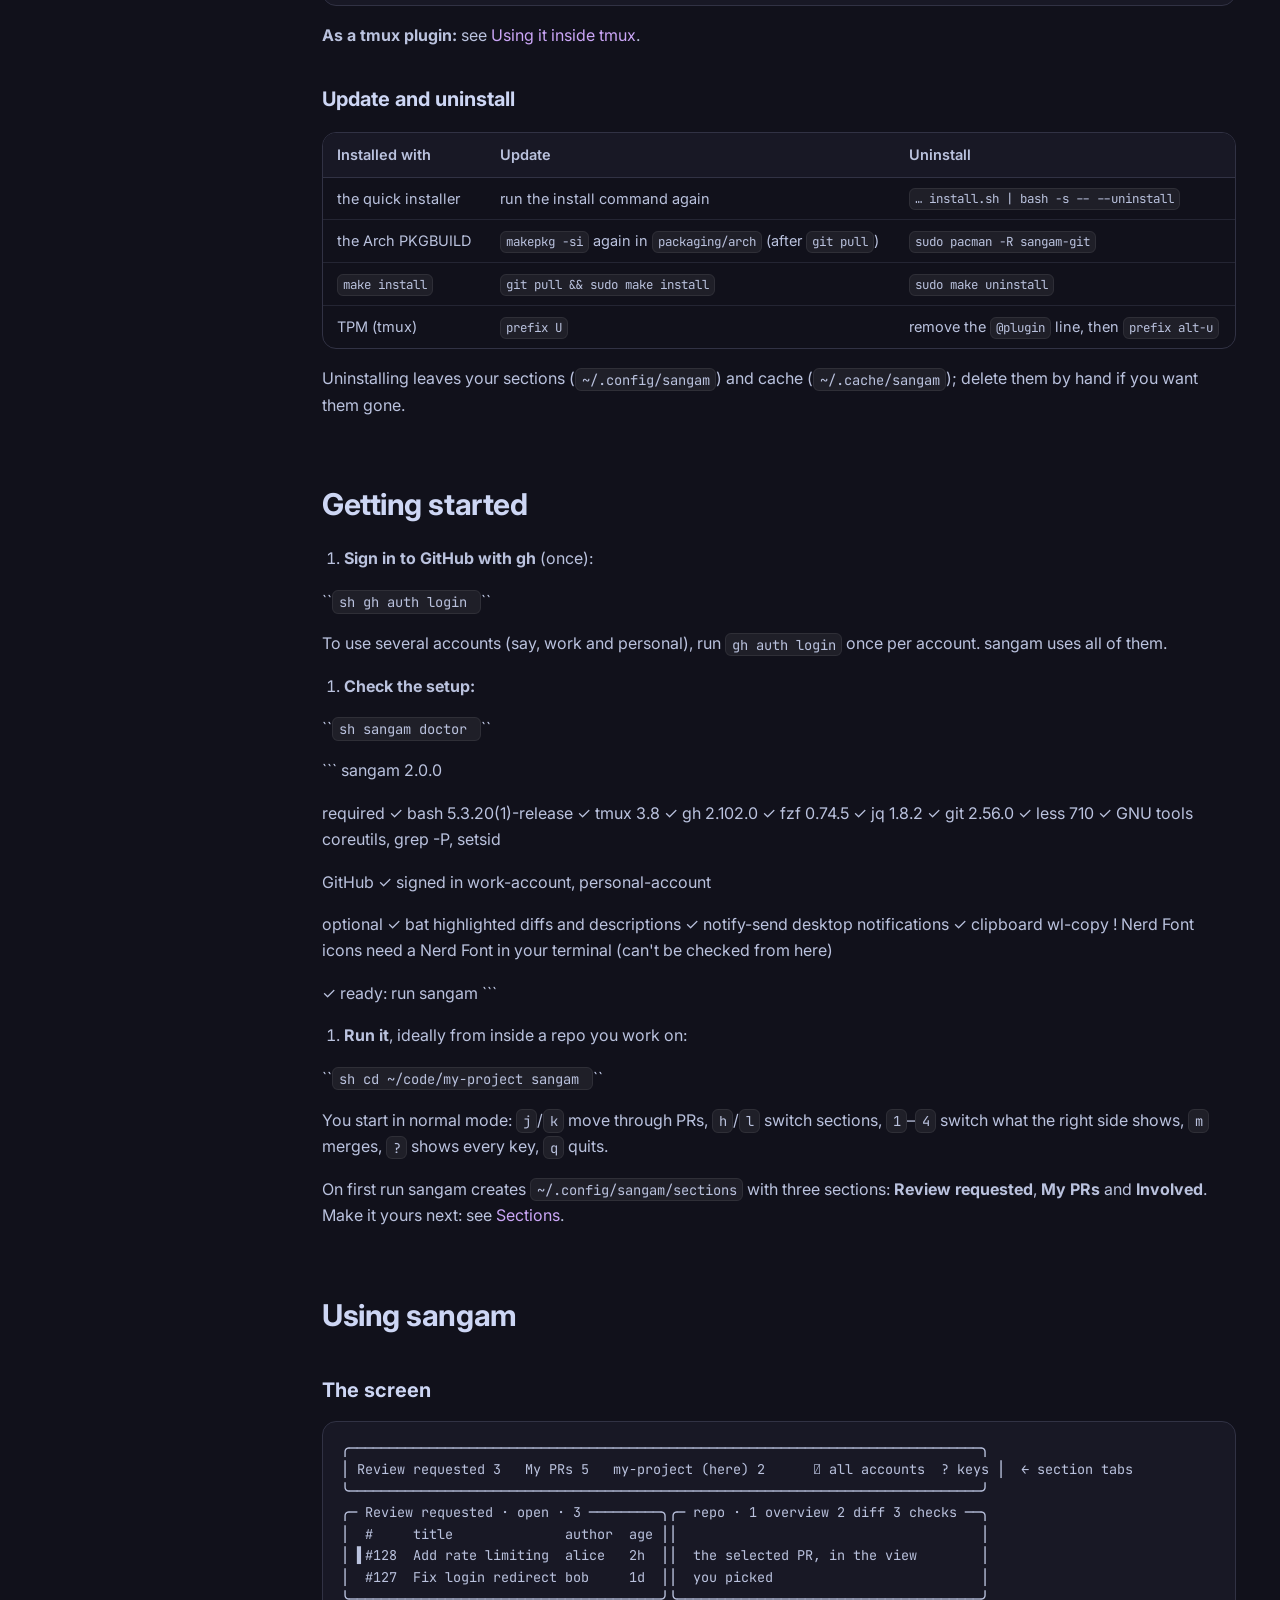
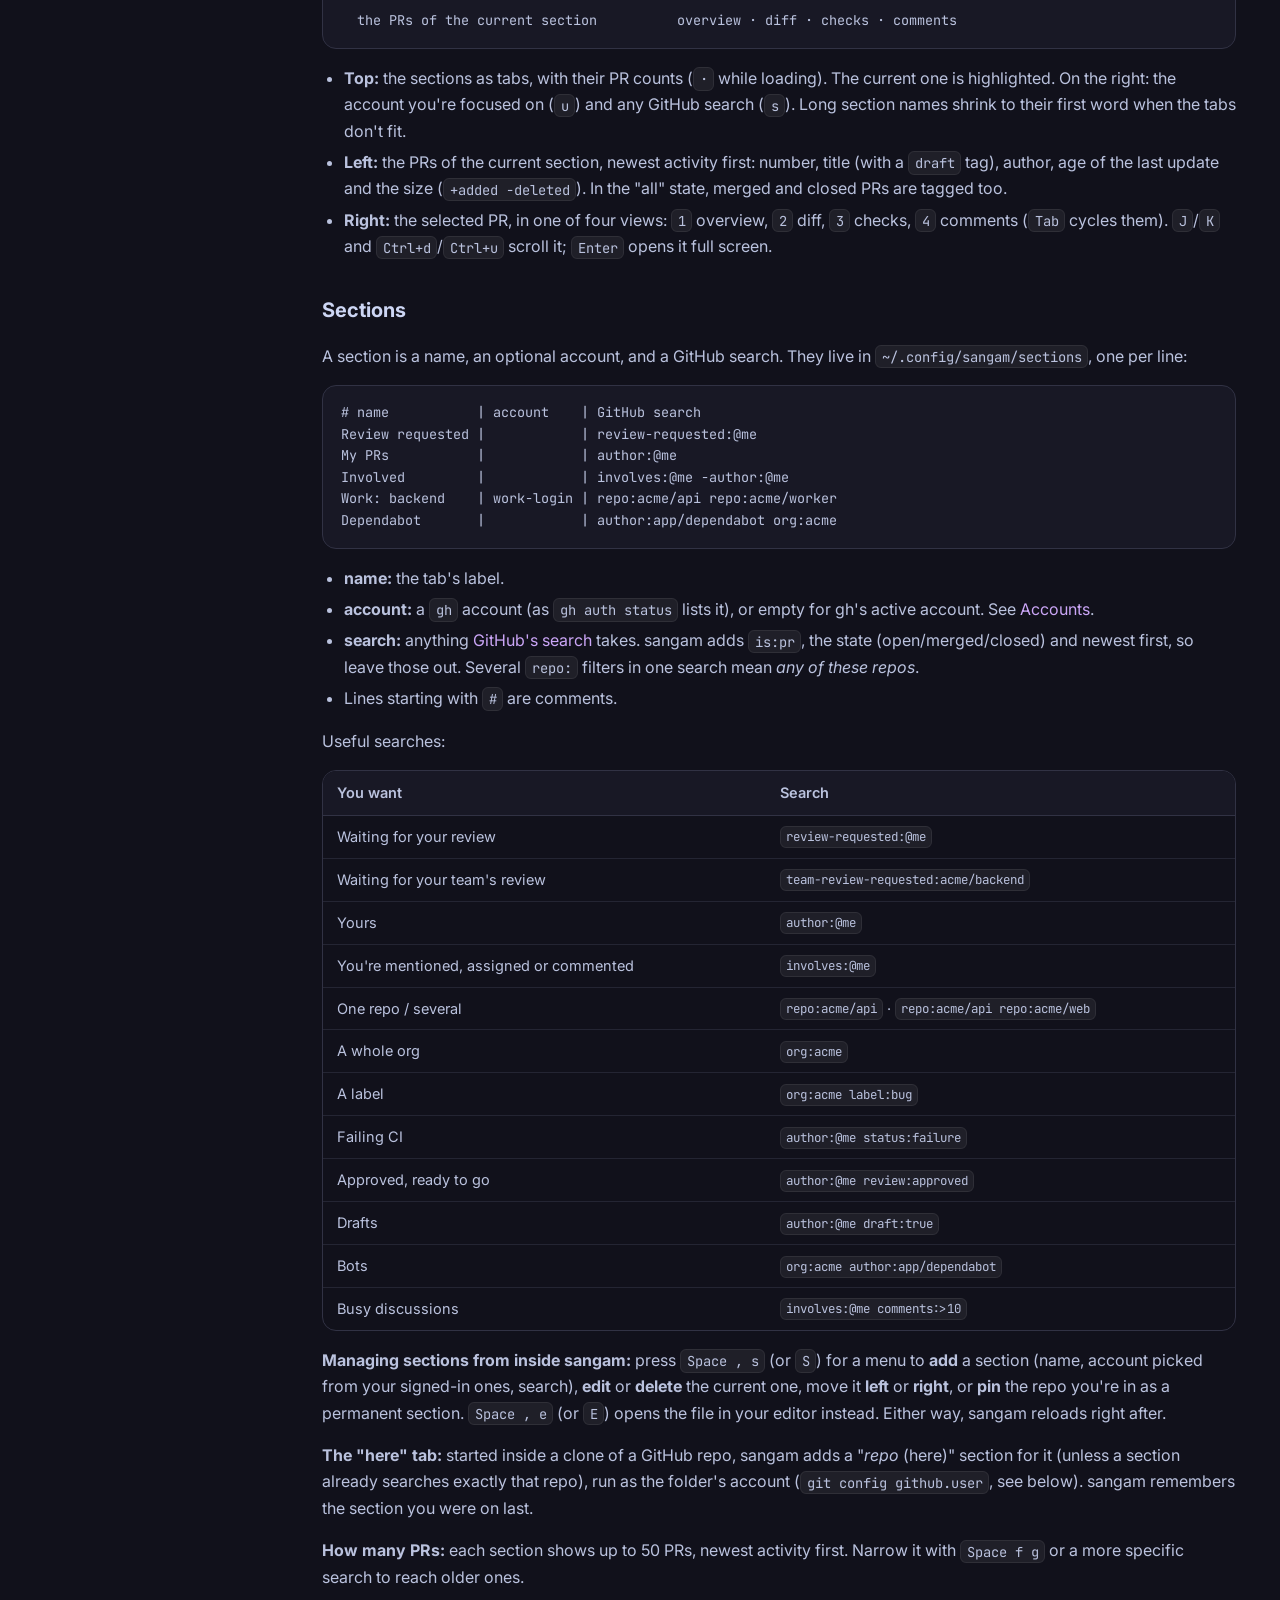
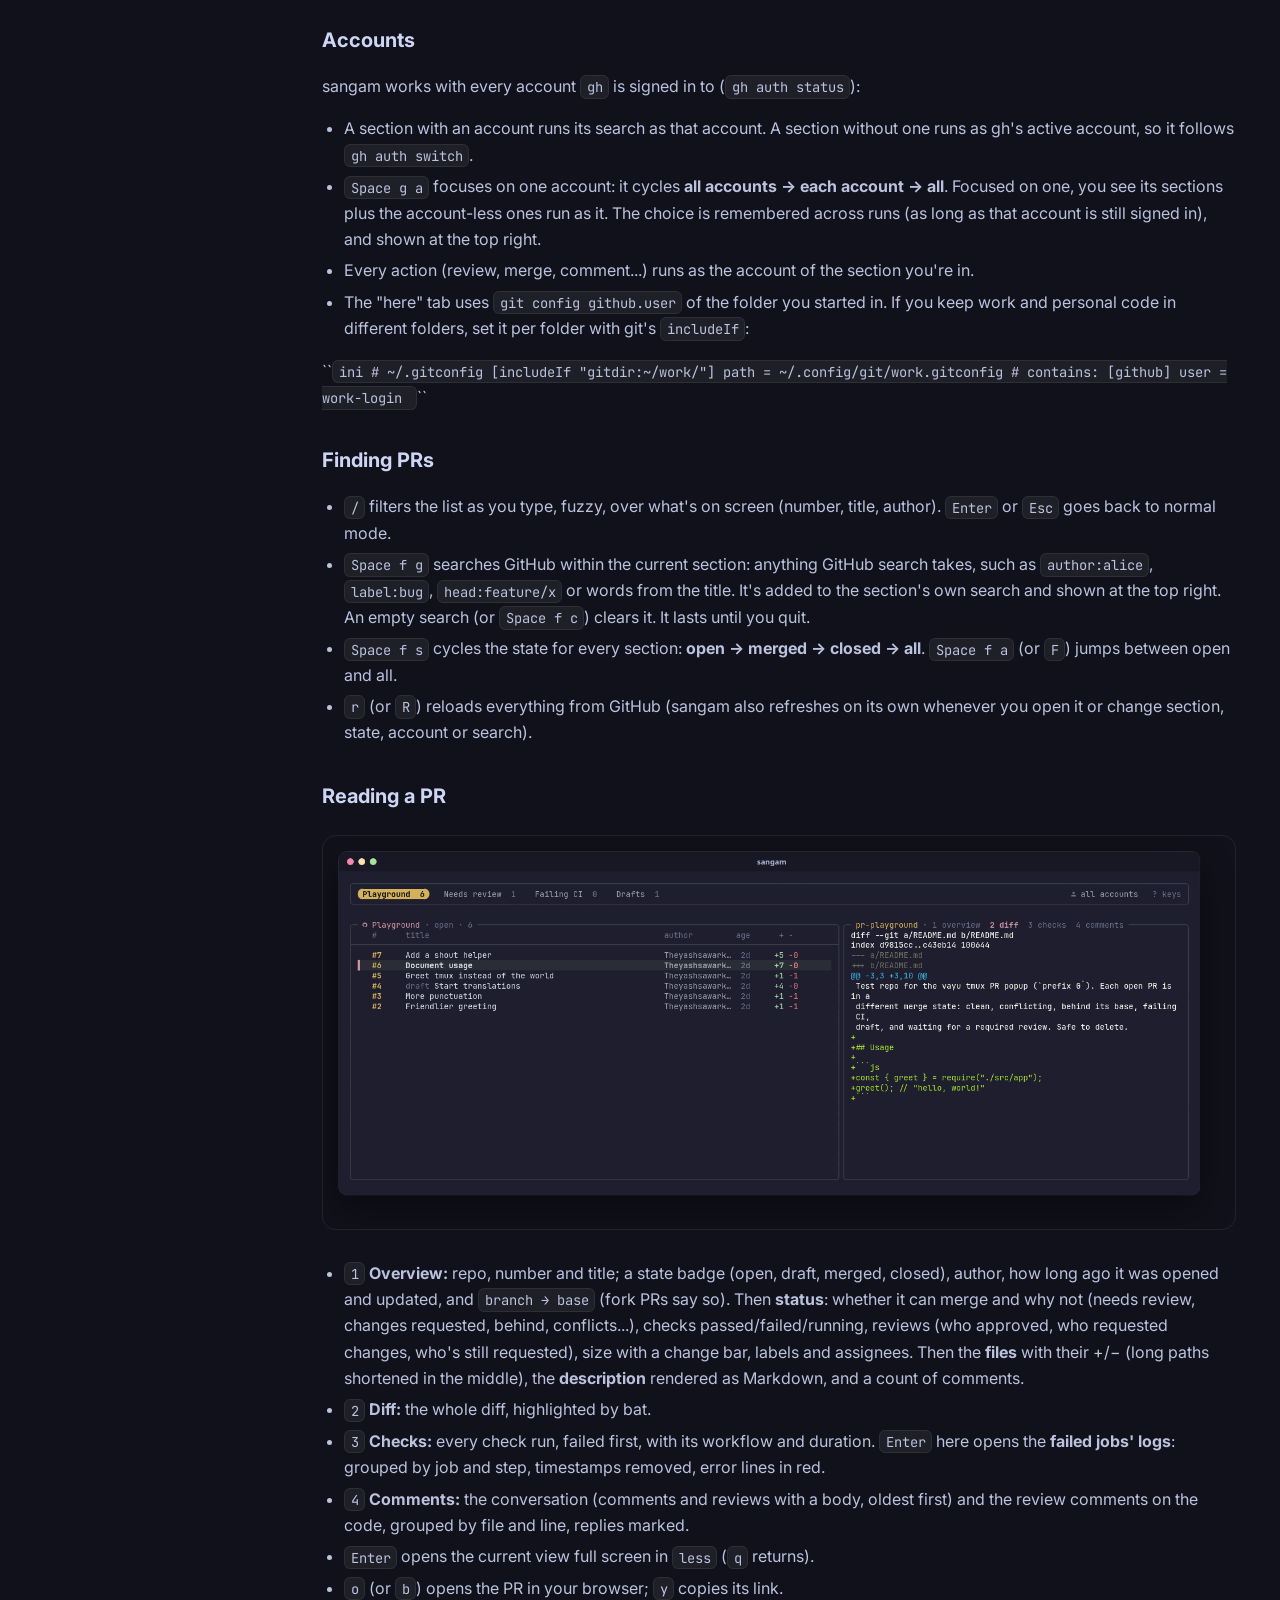
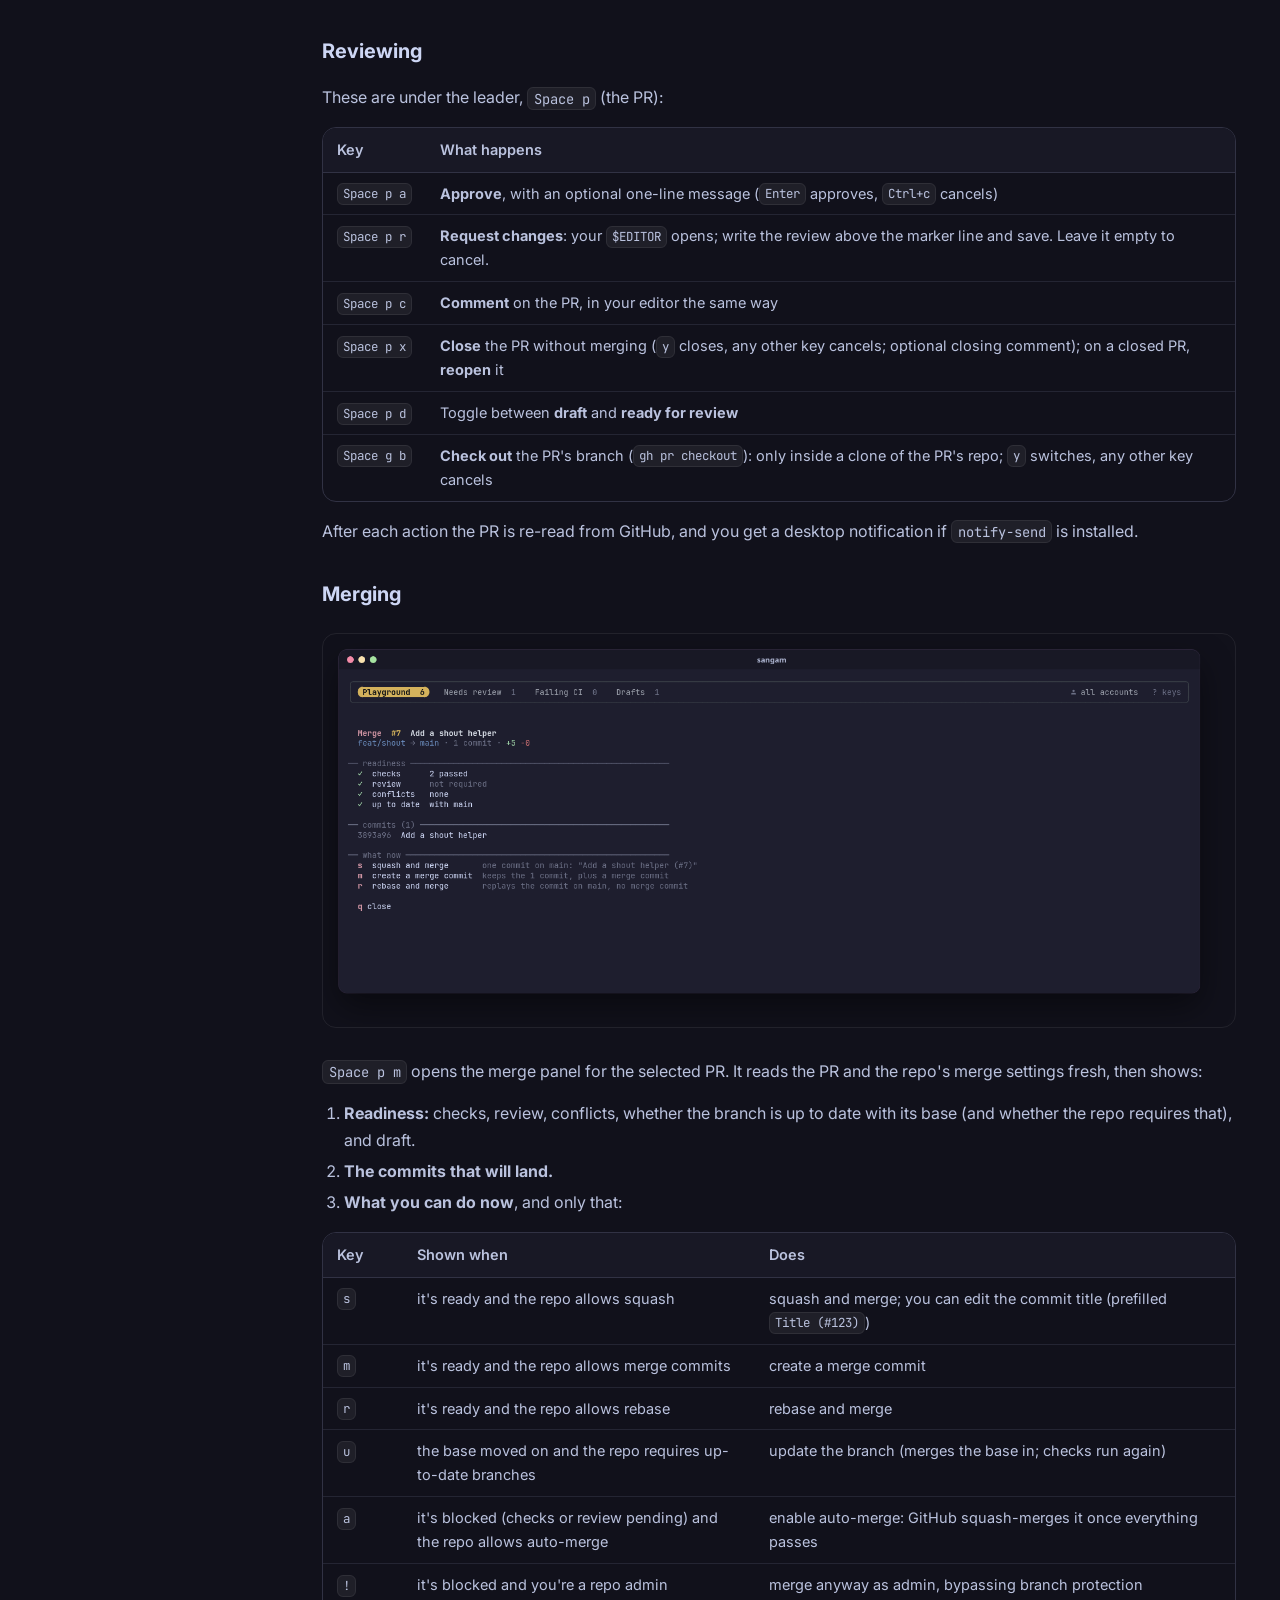
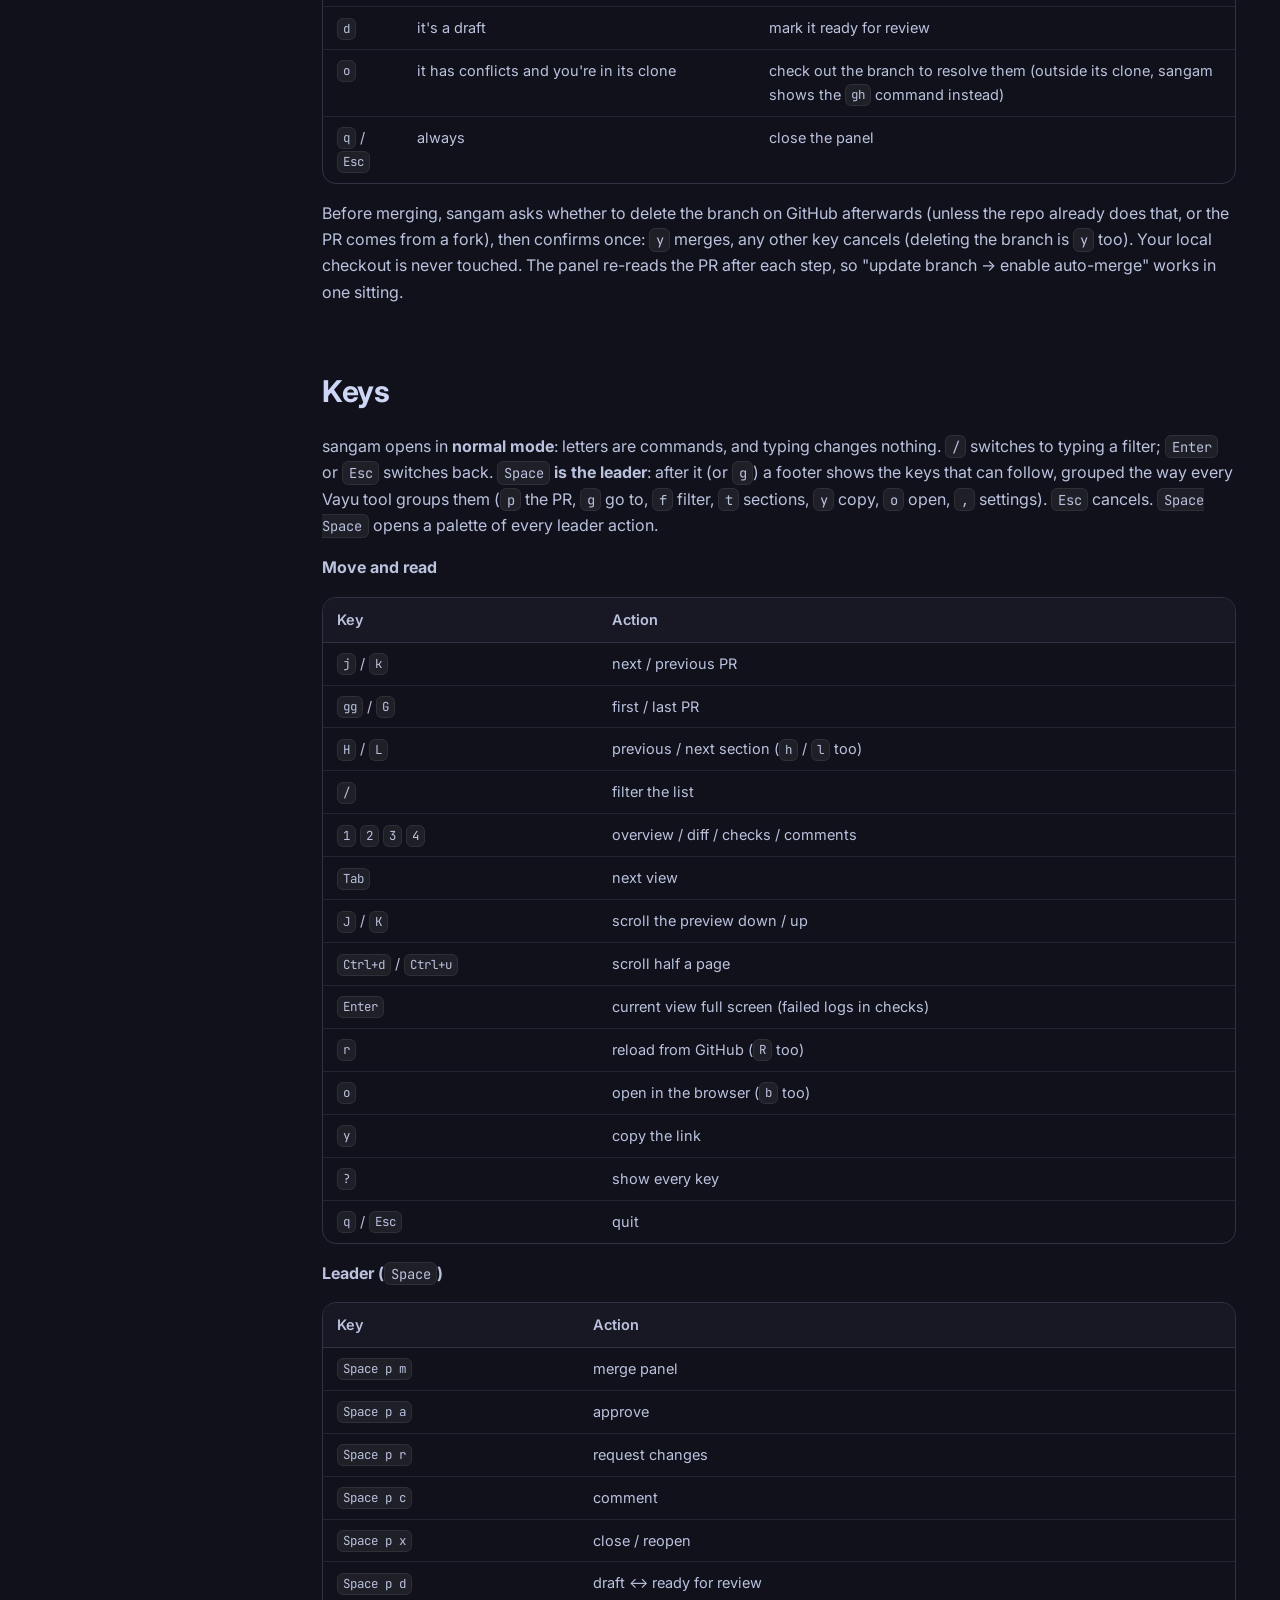
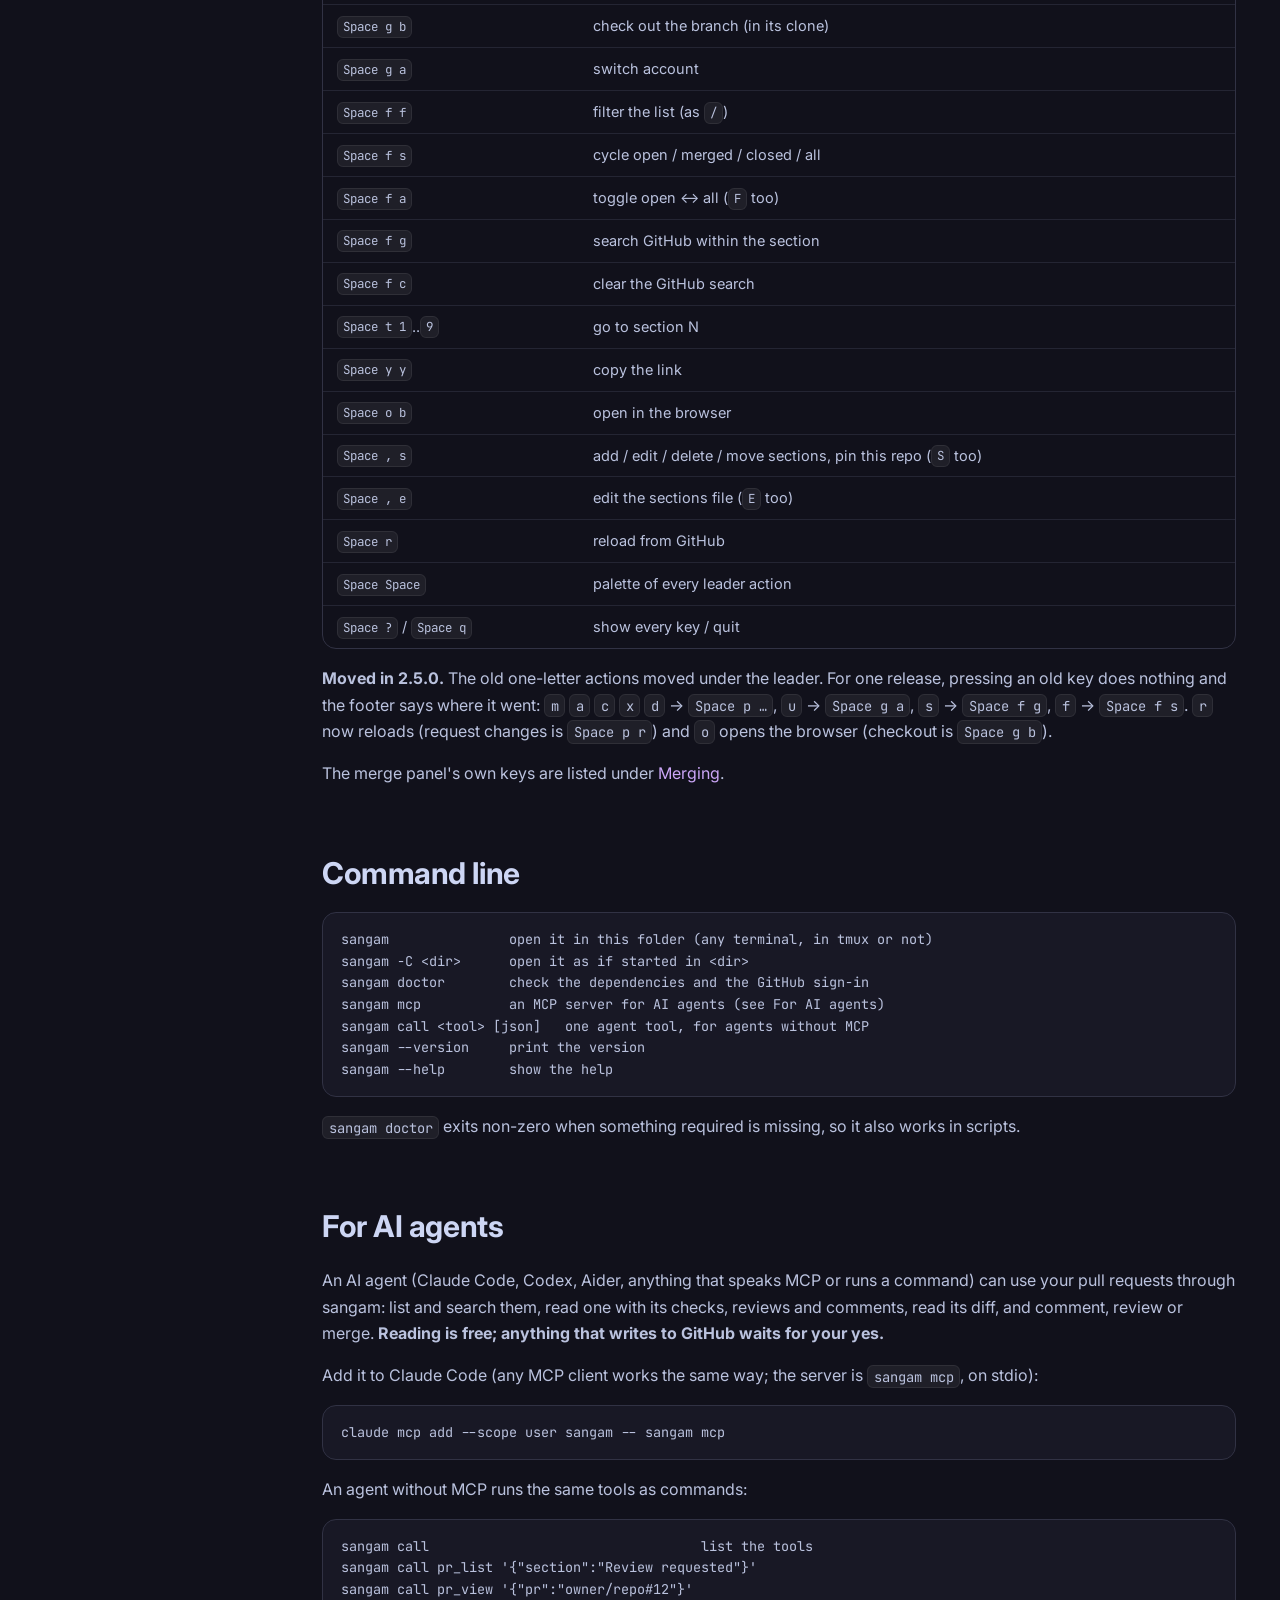
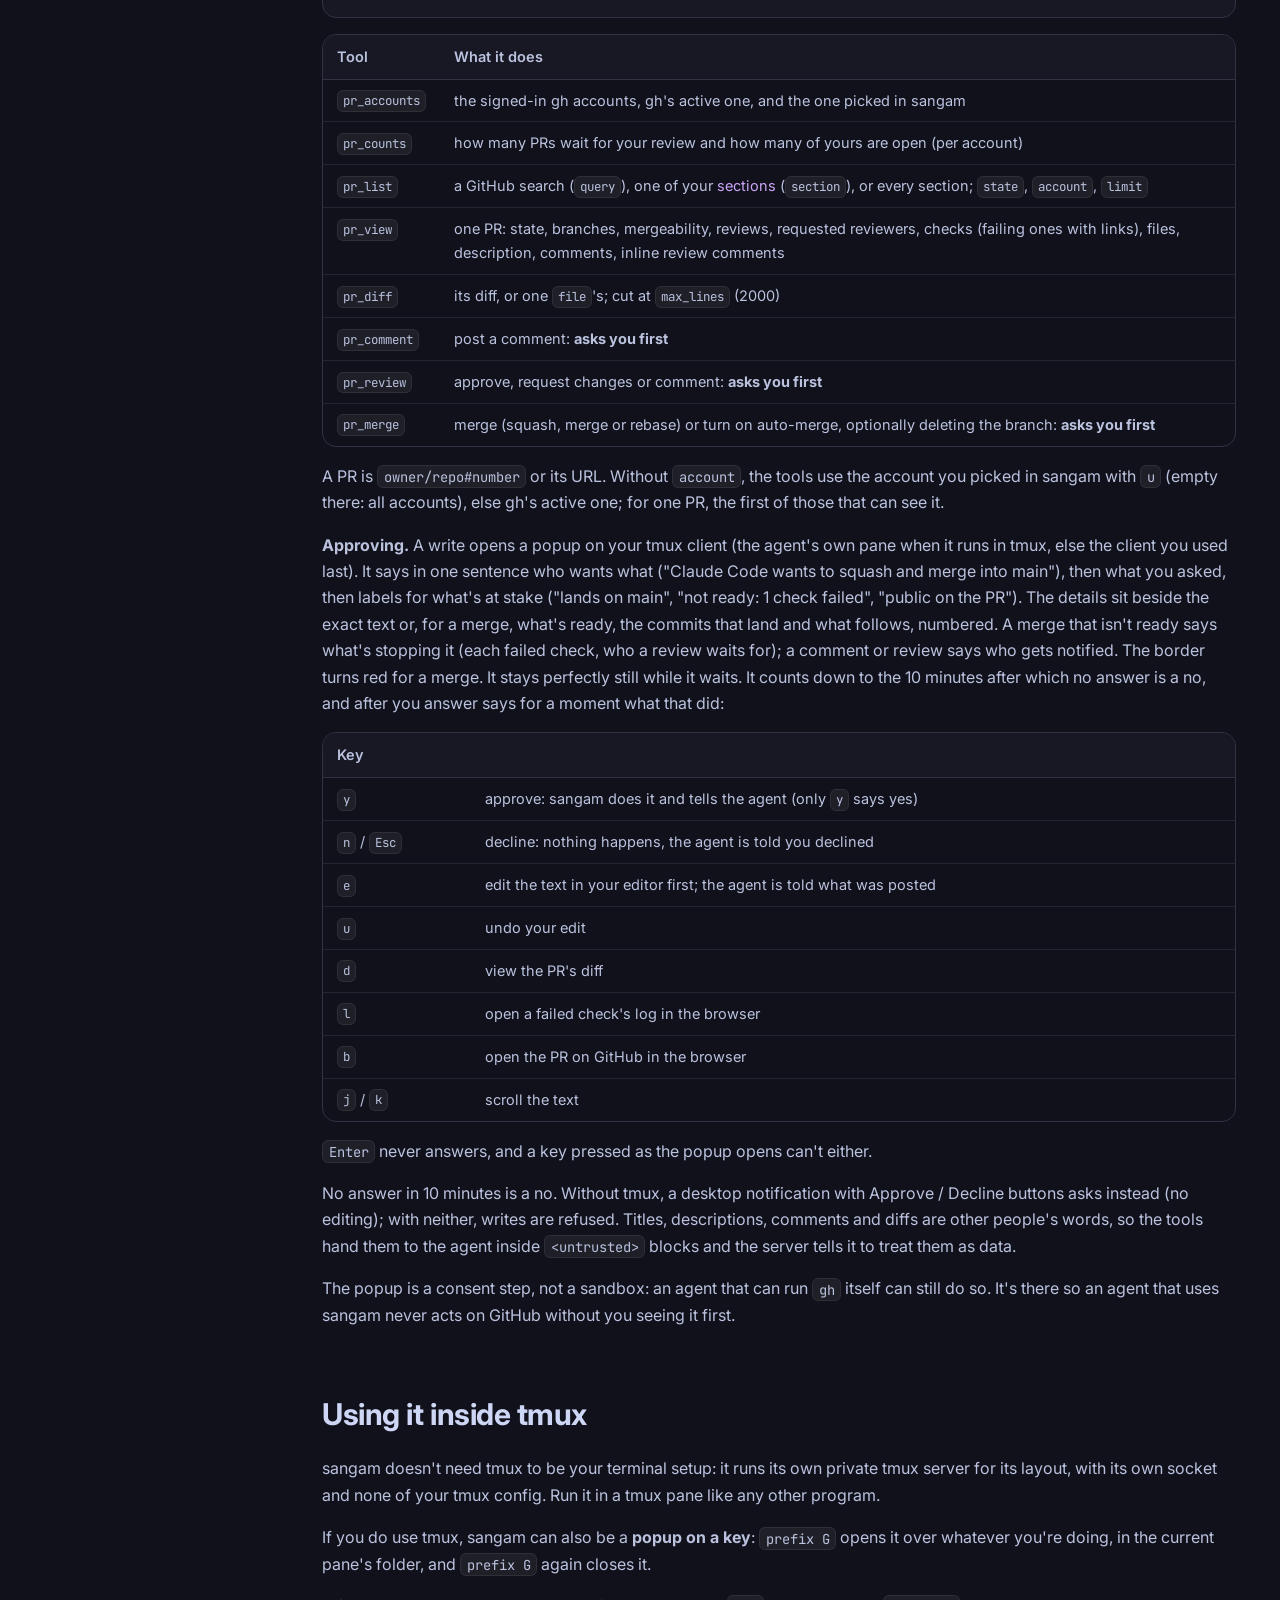
==== commit d359937b: "v2.5.0: a Space leader in fzf: Space p PR actions, gg/G, H/L sections, y-only confirms; PR actions w" ====
--- a/docs/index.html
+++ b/docs/index.html
@@ -25,8 +25,8 @@
 <p class="lead">Review and merge GitHub pull requests without leaving the terminal.</p>
 <figure class="shloka"><p lang="sa">सं गच्छध्वं सं वदध्वं सं वो मनांसि जानताम् ।<br>देवा भागं यथा पूर्वे संजानाना उपासते ॥</p><figcaption>Move together, speak together, let your minds agree, as the gods of old shared their part in harmony. <cite>Ṛgveda 10.191.2</cite></figcaption></figure>
 <div class="cta"><a class="btn primary" href="#install">Install</a><a class="btn" href="https://github.com/Theyashsawarkar/sangam">GitHub ↗</a>
-<a class="btn" href="changelog.html">What's new in v2.4.2</a></div>
-<div class="meta"><span><b>v2.4.2</b> latest</span><span><b>13</b> releases</span><span><b>3</b> decisions recorded</span><span><b>MIT</b> license</span></div>
+<a class="btn" href="changelog.html">What's new in v2.5.0</a></div>
+<div class="meta"><span><b>v2.5.0</b> latest</span><span><b>14</b> releases</span><span><b>4</b> decisions recorded</span><span><b>MIT</b> license</span></div>
 </div><img class="logo" src="assets/logo.svg" alt="sangam logo"></div></section>
 <div class="wrap"><aside class="toc"><b>On this page</b><a class="l2" href="#features">Features</a><a class="l2" href="#install">Install</a><a class="l3" href="#requirements">Requirements</a><a class="l3" href="#quick-install">Quick install</a><a class="l3" href="#other-ways-to-install">Other ways to install</a><a class="l3" href="#update-and-uninstall">Update and uninstall</a><a class="l2" href="#getting-started">Getting started</a><a class="l2" href="#using-sangam">Using sangam</a><a class="l3" href="#the-screen">The screen</a><a class="l3" href="#sections">Sections</a><a class="l3" href="#accounts">Accounts</a><a class="l3" href="#finding-prs">Finding PRs</a><a class="l3" href="#reading-a-pr">Reading a PR</a><a class="l3" href="#reviewing">Reviewing</a><a class="l3" href="#merging">Merging</a><a class="l2" href="#keys">Keys</a><a class="l2" href="#command-line">Command line</a><a class="l2" href="#for-ai-agents">For AI agents</a><a class="l2" href="#using-it-inside-tmux">Using it inside tmux</a><a class="l2" href="#colours">Colours</a><a class="l2" href="#files-and-environment">Files and environment</a><a class="l2" href="#how-it-works">How it works</a><a class="l2" href="#troubleshooting">Troubleshooting</a><a class="l2" href="#contributing">Contributing</a><a class="l2" href="#roadmap">Roadmap</a><a class="l2" href="#license">License</a></aside><article>
 <p align="center">
@@ -123,39 +123,39 @@
 <ul><li><strong>name:</strong> the tab's label.</li><li><strong>account:</strong> a <code>gh</code> account (as <code>gh auth status</code> lists it), or empty for gh's active account. See <a href="#accounts">Accounts</a>.</li><li><strong>search:</strong> anything <a href="https://docs.github.com/en/search-github/searching-on-github/searching-issues-and-pull-requests">GitHub's search</a> takes. sangam adds <code>is:pr</code>, the state (open/merged/closed) and newest first, so leave those out. Several <code>repo:</code> filters in one search mean <em>any of these repos</em>.</li><li>Lines starting with <code>#</code> are comments.</li></ul>
 <p>Useful searches:</p>
 <div class="table"><table><thead><tr><th>You want</th><th>Search</th></tr></thead><tbody><tr><td>Waiting for your review</td><td><code>review-requested:@me</code></td></tr><tr><td>Waiting for your team's review</td><td><code>team-review-requested:acme/backend</code></td></tr><tr><td>Yours</td><td><code>author:@me</code></td></tr><tr><td>You're mentioned, assigned or commented</td><td><code>involves:@me</code></td></tr><tr><td>One repo / several</td><td><code>repo:acme/api</code> · <code>repo:acme/api repo:acme/web</code></td></tr><tr><td>A whole org</td><td><code>org:acme</code></td></tr><tr><td>A label</td><td><code>org:acme label:bug</code></td></tr><tr><td>Failing CI</td><td><code>author:@me status:failure</code></td></tr><tr><td>Approved, ready to go</td><td><code>author:@me review:approved</code></td></tr><tr><td>Drafts</td><td><code>author:@me draft:true</code></td></tr><tr><td>Bots</td><td><code>org:acme author:app/dependabot</code></td></tr><tr><td>Busy discussions</td><td><code>involves:@me comments:&gt;10</code></td></tr></tbody></table></div>
-<p><strong>Managing sections from inside sangam:</strong> press <code>S</code> for a menu to <strong>add</strong> a section (name, account picked from your signed-in ones, search), <strong>edit</strong> or <strong>delete</strong> the current one, move it <strong>left</strong> or <strong>right</strong>, or <strong>pin</strong> the repo you're in as a permanent section. <code>E</code> opens the file in your editor instead. Either way, sangam reloads right after.</p>
+<p><strong>Managing sections from inside sangam:</strong> press <code>Space , s</code> (or <code>S</code>) for a menu to <strong>add</strong> a section (name, account picked from your signed-in ones, search), <strong>edit</strong> or <strong>delete</strong> the current one, move it <strong>left</strong> or <strong>right</strong>, or <strong>pin</strong> the repo you're in as a permanent section. <code>Space , e</code> (or <code>E</code>) opens the file in your editor instead. Either way, sangam reloads right after.</p>
 <p><strong>The "here" tab:</strong> started inside a clone of a GitHub repo, sangam adds a "<em>repo</em> (here)" section for it (unless a section already searches exactly that repo), run as the folder's account (<code>git config github.user</code>, see below). sangam remembers the section you were on last.</p>
-<p><strong>How many PRs:</strong> each section shows up to 50 PRs, newest activity first. Narrow it with <code>s</code> or a more specific search to reach older ones.</p>
+<p><strong>How many PRs:</strong> each section shows up to 50 PRs, newest activity first. Narrow it with <code>Space f g</code> or a more specific search to reach older ones.</p>
 <h3 id="accounts"><a class="anchor" href="#accounts">#</a>Accounts</h3>
 <p>sangam works with every account <code>gh</code> is signed in to (<code>gh auth status</code>):</p>
-<ul><li>A section with an account runs its search as that account. A section without one runs as gh's active account, so it follows <code>gh auth switch</code>.</li><li><code>u</code> focuses on one account: it cycles <strong>all accounts → each account → all</strong>. Focused on one, you see its sections plus the account-less ones run as it. The choice is remembered across runs (as long as that account is still signed in), and shown at the top right.</li><li>Every action (review, merge, comment...) runs as the account of the section you're in.</li><li>The "here" tab uses <code>git config github.user</code> of the folder you started in. If you keep work and personal code in different folders, set it per folder with git's <code>includeIf</code>:</li></ul>
+<ul><li>A section with an account runs its search as that account. A section without one runs as gh's active account, so it follows <code>gh auth switch</code>.</li><li><code>Space g a</code> focuses on one account: it cycles <strong>all accounts → each account → all</strong>. Focused on one, you see its sections plus the account-less ones run as it. The choice is remembered across runs (as long as that account is still signed in), and shown at the top right.</li><li>Every action (review, merge, comment...) runs as the account of the section you're in.</li><li>The "here" tab uses <code>git config github.user</code> of the folder you started in. If you keep work and personal code in different folders, set it per folder with git's <code>includeIf</code>:</li></ul>
 <p>``<code>ini # ~/.gitconfig [includeIf &quot;gitdir:~/work/&quot;] path = ~/.config/git/work.gitconfig     # contains: [github] user = work-login </code>``</p>
 <h3 id="finding-prs"><a class="anchor" href="#finding-prs">#</a>Finding PRs</h3>
-<ul><li><code>/</code> filters the list as you type, fuzzy, over what's on screen (number, title, author). <code>Enter</code> or <code>Esc</code> goes back to normal mode.</li><li><code>s</code> searches GitHub within the current section: anything GitHub search takes, such as <code>author:alice</code>, <code>label:bug</code>, <code>head:feature/x</code> or words from the title. It's added to the section's own search and shown at the top right. An empty search clears it. It lasts until you quit.</li><li><code>f</code> cycles the state for every section: <strong>open → merged → closed → all</strong>. <code>F</code> jumps between open and all.</li><li><code>R</code> reloads everything from GitHub (sangam also refreshes on its own whenever you open it or change section, state, account or search).</li></ul>
+<ul><li><code>/</code> filters the list as you type, fuzzy, over what's on screen (number, title, author). <code>Enter</code> or <code>Esc</code> goes back to normal mode.</li><li><code>Space f g</code> searches GitHub within the current section: anything GitHub search takes, such as <code>author:alice</code>, <code>label:bug</code>, <code>head:feature/x</code> or words from the title. It's added to the section's own search and shown at the top right. An empty search (or <code>Space f c</code>) clears it. It lasts until you quit.</li><li><code>Space f s</code> cycles the state for every section: <strong>open → merged → closed → all</strong>. <code>Space f a</code> (or <code>F</code>) jumps between open and all.</li><li><code>r</code> (or <code>R</code>) reloads everything from GitHub (sangam also refreshes on its own whenever you open it or change section, state, account or search).</li></ul>
 <h3 id="reading-a-pr"><a class="anchor" href="#reading-a-pr">#</a>Reading a PR</h3>
 <p align="center">
   <img alt="sangam showing a PR's diff, highlighted, next to the list" src="assets/screenshots/diff.png" width="100%">
 </p>
-<ul><li><strong><code>1</code> Overview:</strong> repo, number and title; a state badge (open, draft, merged, closed), author, how long ago it was opened and updated, and <code>branch → base</code> (fork PRs say so). Then <strong>status</strong>: whether it can merge and why not (needs review, changes requested, behind, conflicts...), checks passed/failed/running, reviews (who approved, who requested changes, who's still requested), size with a change bar, labels and assignees. Then the <strong>files</strong> with their +/− (long paths shortened in the middle), the <strong>description</strong> rendered as Markdown, and a count of comments.</li><li><strong><code>2</code> Diff:</strong> the whole diff, highlighted by bat.</li><li><strong><code>3</code> Checks:</strong> every check run, failed first, with its workflow and duration. <code>Enter</code> here opens the <strong>failed jobs' logs</strong>: grouped by job and step, timestamps removed, error lines in red.</li><li><strong><code>4</code> Comments:</strong> the conversation (comments and reviews with a body, oldest first) and the review comments on the code, grouped by file and line, replies marked.</li><li><strong><code>Enter</code></strong> opens the current view full screen in <code>less</code> (<code>q</code> returns).</li><li><strong><code>b</code></strong> opens the PR in your browser; <strong><code>y</code></strong> copies its link.</li></ul>
+<ul><li><strong><code>1</code> Overview:</strong> repo, number and title; a state badge (open, draft, merged, closed), author, how long ago it was opened and updated, and <code>branch → base</code> (fork PRs say so). Then <strong>status</strong>: whether it can merge and why not (needs review, changes requested, behind, conflicts...), checks passed/failed/running, reviews (who approved, who requested changes, who's still requested), size with a change bar, labels and assignees. Then the <strong>files</strong> with their +/− (long paths shortened in the middle), the <strong>description</strong> rendered as Markdown, and a count of comments.</li><li><strong><code>2</code> Diff:</strong> the whole diff, highlighted by bat.</li><li><strong><code>3</code> Checks:</strong> every check run, failed first, with its workflow and duration. <code>Enter</code> here opens the <strong>failed jobs' logs</strong>: grouped by job and step, timestamps removed, error lines in red.</li><li><strong><code>4</code> Comments:</strong> the conversation (comments and reviews with a body, oldest first) and the review comments on the code, grouped by file and line, replies marked.</li><li><strong><code>Enter</code></strong> opens the current view full screen in <code>less</code> (<code>q</code> returns).</li><li><strong><code>o</code></strong> (or <code>b</code>) opens the PR in your browser; <strong><code>y</code></strong> copies its link.</li></ul>
 <h3 id="reviewing"><a class="anchor" href="#reviewing">#</a>Reviewing</h3>
-<div class="table"><table><thead><tr><th>Key</th><th>What happens</th></tr></thead><tbody><tr><td><code>a</code></td><td><strong>Approve</strong>, with an optional one-line message (<code>Enter</code> approves, <code>Ctrl+c</code> cancels)</td></tr><tr><td><code>r</code></td><td><strong>Request changes</strong>: your <code>$EDITOR</code> opens; write the review above the marker line and save. Leave it empty to cancel.</td></tr><tr><td><code>c</code></td><td><strong>Comment</strong> on the PR, in your editor the same way</td></tr><tr><td><code>x</code></td><td><strong>Close</strong> the PR without merging (asks first, optional closing comment); on a closed PR, <strong>reopen</strong> it</td></tr><tr><td><code>d</code></td><td>Toggle between <strong>draft</strong> and <strong>ready for review</strong></td></tr><tr><td><code>o</code></td><td><strong>Check out</strong> the PR's branch (<code>gh pr checkout</code>): only inside a clone of the PR's repo, asks first</td></tr></tbody></table></div>
+<p>These are under the leader, <code>Space p</code> (the PR):</p>
+<div class="table"><table><thead><tr><th>Key</th><th>What happens</th></tr></thead><tbody><tr><td><code>Space p a</code></td><td><strong>Approve</strong>, with an optional one-line message (<code>Enter</code> approves, <code>Ctrl+c</code> cancels)</td></tr><tr><td><code>Space p r</code></td><td><strong>Request changes</strong>: your <code>$EDITOR</code> opens; write the review above the marker line and save. Leave it empty to cancel.</td></tr><tr><td><code>Space p c</code></td><td><strong>Comment</strong> on the PR, in your editor the same way</td></tr><tr><td><code>Space p x</code></td><td><strong>Close</strong> the PR without merging (<code>y</code> closes, any other key cancels; optional closing comment); on a closed PR, <strong>reopen</strong> it</td></tr><tr><td><code>Space p d</code></td><td>Toggle between <strong>draft</strong> and <strong>ready for review</strong></td></tr><tr><td><code>Space g b</code></td><td><strong>Check out</strong> the PR's branch (<code>gh pr checkout</code>): only inside a clone of the PR's repo; <code>y</code> switches, any other key cancels</td></tr></tbody></table></div>
 <p>After each action the PR is re-read from GitHub, and you get a desktop notification if <code>notify-send</code> is installed.</p>
 <h3 id="merging"><a class="anchor" href="#merging">#</a>Merging</h3>
 <p align="center">
   <img alt="The merge panel: readiness checklist, commits that land, and the merge options the repo allows" src="assets/screenshots/merge.png" width="100%">
 </p>
-<p><code>m</code> opens the merge panel for the selected PR. It reads the PR and the repo's merge settings fresh, then shows:</p>
+<p><code>Space p m</code> opens the merge panel for the selected PR. It reads the PR and the repo's merge settings fresh, then shows:</p>
 <ol><li><strong>Readiness:</strong> checks, review, conflicts, whether the branch is up to date with its base (and whether the repo requires that), and draft.</li><li><strong>The commits that will land.</strong></li><li><strong>What you can do now</strong>, and only that:</li></ol>
 <div class="table"><table><thead><tr><th>Key</th><th>Shown when</th><th>Does</th></tr></thead><tbody><tr><td><code>s</code></td><td>it's ready and the repo allows squash</td><td>squash and merge; you can edit the commit title (prefilled <code>Title (#123)</code>)</td></tr><tr><td><code>m</code></td><td>it's ready and the repo allows merge commits</td><td>create a merge commit</td></tr><tr><td><code>r</code></td><td>it's ready and the repo allows rebase</td><td>rebase and merge</td></tr><tr><td><code>u</code></td><td>the base moved on and the repo requires up-to-date branches</td><td>update the branch (merges the base in; checks run again)</td></tr><tr><td><code>a</code></td><td>it's blocked (checks or review pending) and the repo allows auto-merge</td><td>enable auto-merge: GitHub squash-merges it once everything passes</td></tr><tr><td><code>!</code></td><td>it's blocked and you're a repo admin</td><td>merge anyway as admin, bypassing branch protection</td></tr><tr><td><code>d</code></td><td>it's a draft</td><td>mark it ready for review</td></tr><tr><td><code>o</code></td><td>it has conflicts and you're in its clone</td><td>check out the branch to resolve them (outside its clone, sangam shows the <code>gh</code> command instead)</td></tr><tr><td><code>q</code> / <code>Esc</code></td><td>always</td><td>close the panel</td></tr></tbody></table></div>
-<p>Before merging, sangam asks whether to delete the branch on GitHub afterwards (unless the repo already does that, or the PR comes from a fork), then confirms once: <code>Enter</code> merges, <code>Esc</code> cancels. Your local checkout is never touched. The panel re-reads the PR after each step, so "update branch → enable auto-merge" works in one sitting.</p>
+<p>Before merging, sangam asks whether to delete the branch on GitHub afterwards (unless the repo already does that, or the PR comes from a fork), then confirms once: <code>y</code> merges, any other key cancels (deleting the branch is <code>y</code> too). Your local checkout is never touched. The panel re-reads the PR after each step, so "update branch → enable auto-merge" works in one sitting.</p>
 <h2 id="keys"><a class="anchor" href="#keys">#</a>Keys</h2>
-<p>sangam opens in <strong>normal mode</strong>: letters are commands. <code>/</code> switches to typing a filter; <code>Enter</code> or <code>Esc</code> switches back.</p>
-<p><strong>Move and find</strong></p>
-<div class="table"><table><thead><tr><th>Key</th><th>Action</th></tr></thead><tbody><tr><td><code>j</code> / <code>k</code></td><td>next / previous PR</td></tr><tr><td><code>g</code> / <code>G</code></td><td>first / last PR</td></tr><tr><td><code>h</code> / <code>l</code></td><td>previous / next section</td></tr><tr><td><code>/</code></td><td>filter the list</td></tr><tr><td><code>s</code></td><td>search GitHub within the section</td></tr><tr><td><code>f</code></td><td>cycle open / merged / closed / all</td></tr><tr><td><code>F</code></td><td>toggle open ↔ all</td></tr><tr><td><code>u</code></td><td>switch account</td></tr><tr><td><code>R</code></td><td>reload from GitHub</td></tr><tr><td><code>S</code></td><td>add / edit / delete / move sections, pin this repo</td></tr><tr><td><code>E</code></td><td>edit the sections file</td></tr></tbody></table></div>
-<p><strong>Read</strong></p>
-<div class="table"><table><thead><tr><th>Key</th><th>Action</th></tr></thead><tbody><tr><td><code>1</code> <code>2</code> <code>3</code> <code>4</code></td><td>overview / diff / checks / comments</td></tr><tr><td><code>Tab</code></td><td>next view</td></tr><tr><td><code>J</code> / <code>K</code></td><td>scroll the preview down / up</td></tr><tr><td><code>Ctrl+d</code> / <code>Ctrl+u</code></td><td>scroll half a page</td></tr><tr><td><code>Enter</code></td><td>current view full screen (failed logs in checks)</td></tr><tr><td><code>b</code></td><td>open in the browser</td></tr><tr><td><code>y</code></td><td>copy the link</td></tr></tbody></table></div>
-<p><strong>Act</strong></p>
-<div class="table"><table><thead><tr><th>Key</th><th>Action</th></tr></thead><tbody><tr><td><code>m</code></td><td>merge panel</td></tr><tr><td><code>a</code></td><td>approve</td></tr><tr><td><code>r</code></td><td>request changes</td></tr><tr><td><code>c</code></td><td>comment</td></tr><tr><td><code>x</code></td><td>close / reopen</td></tr><tr><td><code>o</code></td><td>check out the branch (in its clone)</td></tr><tr><td><code>d</code></td><td>draft ↔ ready for review</td></tr><tr><td><code>?</code></td><td>show every key</td></tr><tr><td><code>q</code> / <code>Esc</code></td><td>quit</td></tr></tbody></table></div>
+<p>sangam opens in <strong>normal mode</strong>: letters are commands, and typing changes nothing. <code>/</code> switches to typing a filter; <code>Enter</code> or <code>Esc</code> switches back. <strong><code>Space</code> is the leader</strong>: after it (or <code>g</code>) a footer shows the keys that can follow, grouped the way every Vayu tool groups them (<code>p</code> the PR, <code>g</code> go to, <code>f</code> filter, <code>t</code> sections, <code>y</code> copy, <code>o</code> open, <code>,</code> settings). <code>Esc</code> cancels. <code>Space Space</code> opens a palette of every leader action.</p>
+<p><strong>Move and read</strong></p>
+<div class="table"><table><thead><tr><th>Key</th><th>Action</th></tr></thead><tbody><tr><td><code>j</code> / <code>k</code></td><td>next / previous PR</td></tr><tr><td><code>gg</code> / <code>G</code></td><td>first / last PR</td></tr><tr><td><code>H</code> / <code>L</code></td><td>previous / next section (<code>h</code> / <code>l</code> too)</td></tr><tr><td><code>/</code></td><td>filter the list</td></tr><tr><td><code>1</code> <code>2</code> <code>3</code> <code>4</code></td><td>overview / diff / checks / comments</td></tr><tr><td><code>Tab</code></td><td>next view</td></tr><tr><td><code>J</code> / <code>K</code></td><td>scroll the preview down / up</td></tr><tr><td><code>Ctrl+d</code> / <code>Ctrl+u</code></td><td>scroll half a page</td></tr><tr><td><code>Enter</code></td><td>current view full screen (failed logs in checks)</td></tr><tr><td><code>r</code></td><td>reload from GitHub (<code>R</code> too)</td></tr><tr><td><code>o</code></td><td>open in the browser (<code>b</code> too)</td></tr><tr><td><code>y</code></td><td>copy the link</td></tr><tr><td><code>?</code></td><td>show every key</td></tr><tr><td><code>q</code> / <code>Esc</code></td><td>quit</td></tr></tbody></table></div>
+<p><strong>Leader (<code>Space</code>)</strong></p>
+<div class="table"><table><thead><tr><th>Key</th><th>Action</th></tr></thead><tbody><tr><td><code>Space p m</code></td><td>merge panel</td></tr><tr><td><code>Space p a</code></td><td>approve</td></tr><tr><td><code>Space p r</code></td><td>request changes</td></tr><tr><td><code>Space p c</code></td><td>comment</td></tr><tr><td><code>Space p x</code></td><td>close / reopen</td></tr><tr><td><code>Space p d</code></td><td>draft ↔ ready for review</td></tr><tr><td><code>Space g b</code></td><td>check out the branch (in its clone)</td></tr><tr><td><code>Space g a</code></td><td>switch account</td></tr><tr><td><code>Space f f</code></td><td>filter the list (as <code>/</code>)</td></tr><tr><td><code>Space f s</code></td><td>cycle open / merged / closed / all</td></tr><tr><td><code>Space f a</code></td><td>toggle open ↔ all (<code>F</code> too)</td></tr><tr><td><code>Space f g</code></td><td>search GitHub within the section</td></tr><tr><td><code>Space f c</code></td><td>clear the GitHub search</td></tr><tr><td><code>Space t 1</code>..<code>9</code></td><td>go to section N</td></tr><tr><td><code>Space y y</code></td><td>copy the link</td></tr><tr><td><code>Space o b</code></td><td>open in the browser</td></tr><tr><td><code>Space , s</code></td><td>add / edit / delete / move sections, pin this repo (<code>S</code> too)</td></tr><tr><td><code>Space , e</code></td><td>edit the sections file (<code>E</code> too)</td></tr><tr><td><code>Space r</code></td><td>reload from GitHub</td></tr><tr><td><code>Space Space</code></td><td>palette of every leader action</td></tr><tr><td><code>Space ?</code> / <code>Space q</code></td><td>show every key / quit</td></tr></tbody></table></div>
+<p><strong>Moved in 2.5.0.</strong> The old one-letter actions moved under the leader. For one release, pressing an old key does nothing and the footer says where it went: <code>m</code> <code>a</code> <code>c</code> <code>x</code> <code>d</code> → <code>Space p …</code>, <code>u</code> → <code>Space g a</code>, <code>s</code> → <code>Space f g</code>, <code>f</code> → <code>Space f s</code>. <code>r</code> now reloads (request changes is <code>Space p r</code>) and <code>o</code> opens the browser (checkout is <code>Space g b</code>).</p>
 <p>The merge panel's own keys are listed under <a href="#merging">Merging</a>.</p>
 <h2 id="command-line"><a class="anchor" href="#command-line">#</a>Command line</h2>
 <pre class="code" data-lang=""><code>sangam               open it in this folder (any terminal, in tmux or not)
@@ -177,7 +177,7 @@
 <div class="table"><table><thead><tr><th>Tool</th><th>What it does</th></tr></thead><tbody><tr><td><code>pr_accounts</code></td><td>the signed-in gh accounts, gh's active one, and the one picked in sangam</td></tr><tr><td><code>pr_counts</code></td><td>how many PRs wait for your review and how many of yours are open (per account)</td></tr><tr><td><code>pr_list</code></td><td>a GitHub search (<code>query</code>), one of your <a href="#sections">sections</a> (<code>section</code>), or every section; <code>state</code>, <code>account</code>, <code>limit</code></td></tr><tr><td><code>pr_view</code></td><td>one PR: state, branches, mergeability, reviews, requested reviewers, checks (failing ones with links), files, description, comments, inline review comments</td></tr><tr><td><code>pr_diff</code></td><td>its diff, or one <code>file</code>'s; cut at <code>max_lines</code> (2000)</td></tr><tr><td><code>pr_comment</code></td><td>post a comment: <strong>asks you first</strong></td></tr><tr><td><code>pr_review</code></td><td>approve, request changes or comment: <strong>asks you first</strong></td></tr><tr><td><code>pr_merge</code></td><td>merge (squash, merge or rebase) or turn on auto-merge, optionally deleting the branch: <strong>asks you first</strong></td></tr></tbody></table></div>
 <p>A PR is <code>owner/repo#number</code> or its URL. Without <code>account</code>, the tools use the account you picked in sangam with <code>u</code> (empty there: all accounts), else gh's active one; for one PR, the first of those that can see it.</p>
 <p><strong>Approving.</strong> A write opens a popup on your tmux client (the agent's own pane when it runs in tmux, else the client you used last). It says in one sentence who wants what ("Claude Code wants to squash and merge into main"), then what you asked, then labels for what's at stake ("lands on main", "not ready: 1 check failed", "public on the PR"). The details sit beside the exact text or, for a merge, what's ready, the commits that land and what follows, numbered. A merge that isn't ready says what's stopping it (each failed check, who a review waits for); a comment or review says who gets notified. The border turns red for a merge. It stays perfectly still while it waits. It counts down to the 10 minutes after which no answer is a no, and after you answer says for a moment what that did:</p>
-<div class="table"><table><thead><tr><th>Key</th><th></th></tr></thead><tbody><tr><td><code>y</code></td><td>approve: sangam does it and tells the agent</td></tr><tr><td><code>n</code> / <code>Esc</code></td><td>decline: nothing happens, the agent is told you declined</td></tr><tr><td><code>e</code></td><td>edit the text in your editor first; the agent is told what was posted</td></tr><tr><td><code>u</code></td><td>undo your edit</td></tr><tr><td><code>d</code></td><td>view the PR's diff</td></tr><tr><td><code>l</code></td><td>open a failed check's log in the browser</td></tr><tr><td><code>b</code></td><td>open the PR on GitHub in the browser</td></tr><tr><td><code>j</code> / <code>k</code></td><td>scroll the text</td></tr></tbody></table></div>
+<div class="table"><table><thead><tr><th>Key</th><th></th></tr></thead><tbody><tr><td><code>y</code></td><td>approve: sangam does it and tells the agent (only <code>y</code> says yes)</td></tr><tr><td><code>n</code> / <code>Esc</code></td><td>decline: nothing happens, the agent is told you declined</td></tr><tr><td><code>e</code></td><td>edit the text in your editor first; the agent is told what was posted</td></tr><tr><td><code>u</code></td><td>undo your edit</td></tr><tr><td><code>d</code></td><td>view the PR's diff</td></tr><tr><td><code>l</code></td><td>open a failed check's log in the browser</td></tr><tr><td><code>b</code></td><td>open the PR on GitHub in the browser</td></tr><tr><td><code>j</code> / <code>k</code></td><td>scroll the text</td></tr></tbody></table></div>
 <p><code>Enter</code> never answers, and a key pressed as the popup opens can't either.</p>
 <p>No answer in 10 minutes is a no. Without tmux, a desktop notification with Approve / Decline buttons asks instead (no editing); with neither, writes are refused. Titles, descriptions, comments and diffs are other people's words, so the tools hand them to the agent inside <code>&lt;untrusted&gt;</code> blocks and the server tells it to treat them as data.</p>
 <p>The popup is a consent step, not a sandbox: an agent that can run <code>gh</code> itself can still do so. It's there so an agent that uses sangam never acts on GitHub without you seeing it first.</p>
--- a/docs/assets/site.css
+++ b/docs/assets/site.css
@@ -49,7 +49,7 @@
 article ul,article ol{padding-left:22px}article li{margin:5px 0}
 article img{border-radius:14px;border:1px solid rgba(255,255,255,.07)}
 article p[align=center]{text-align:center}article p[align=center] img{margin:6px 0}
-article blockquote{margin:22px 0;padding:14px 20px;border-left:3px solid var(--accent);background:rgba(255,255,255,.03);border-radius:0 12px 12px 0}
+article blockquote{margin:22px 0;padding:14px 20px;border-left:3px solid var(--accent);background:rgba(255,255,255,.03);border-radius:12px}
 article blockquote p{margin:0;color:var(--sub0);font-style:italic}
 pre.code{position:relative;background:var(--mantle);border:1px solid var(--s0);border-radius:14px;padding:16px 18px;overflow:auto;font:13.5px/1.6 var(--mono);color:var(--sub1)}
 pre.code code{background:none;border:0;padding:0;font-size:inherit;color:inherit}
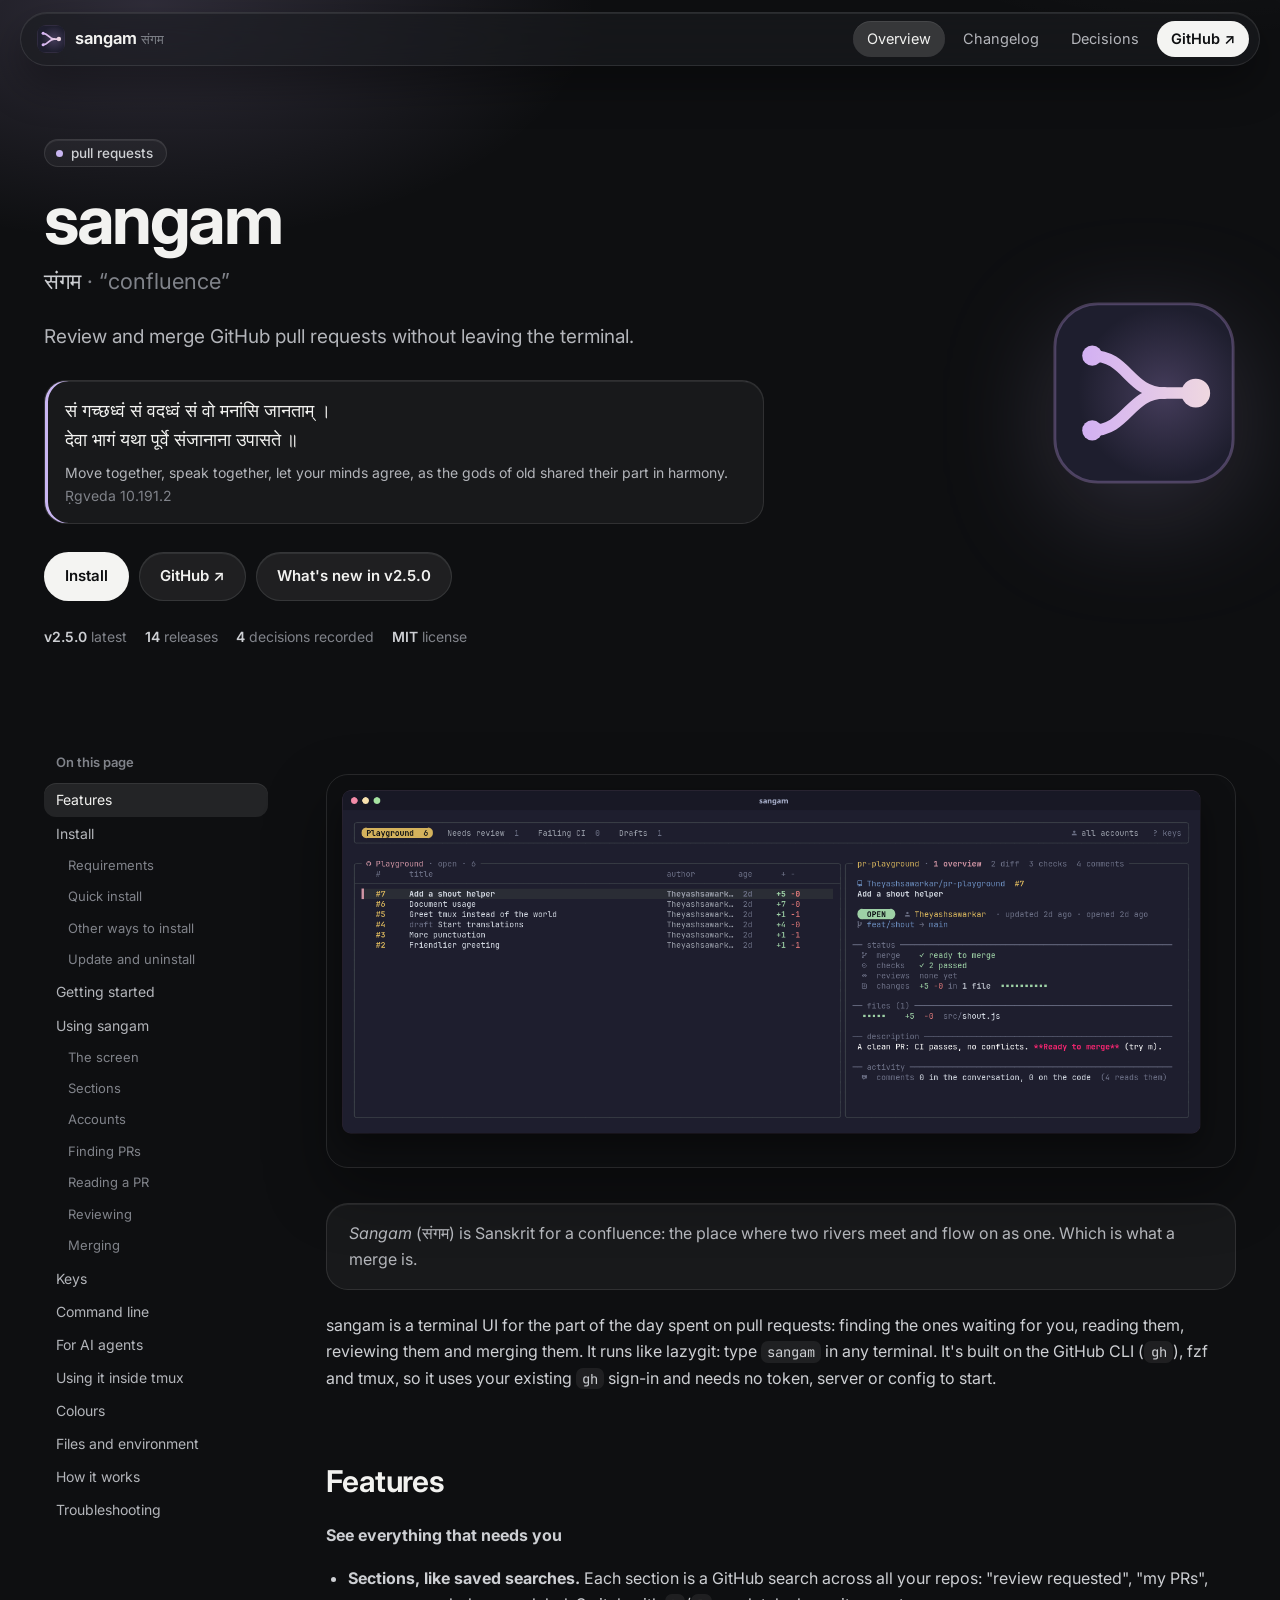
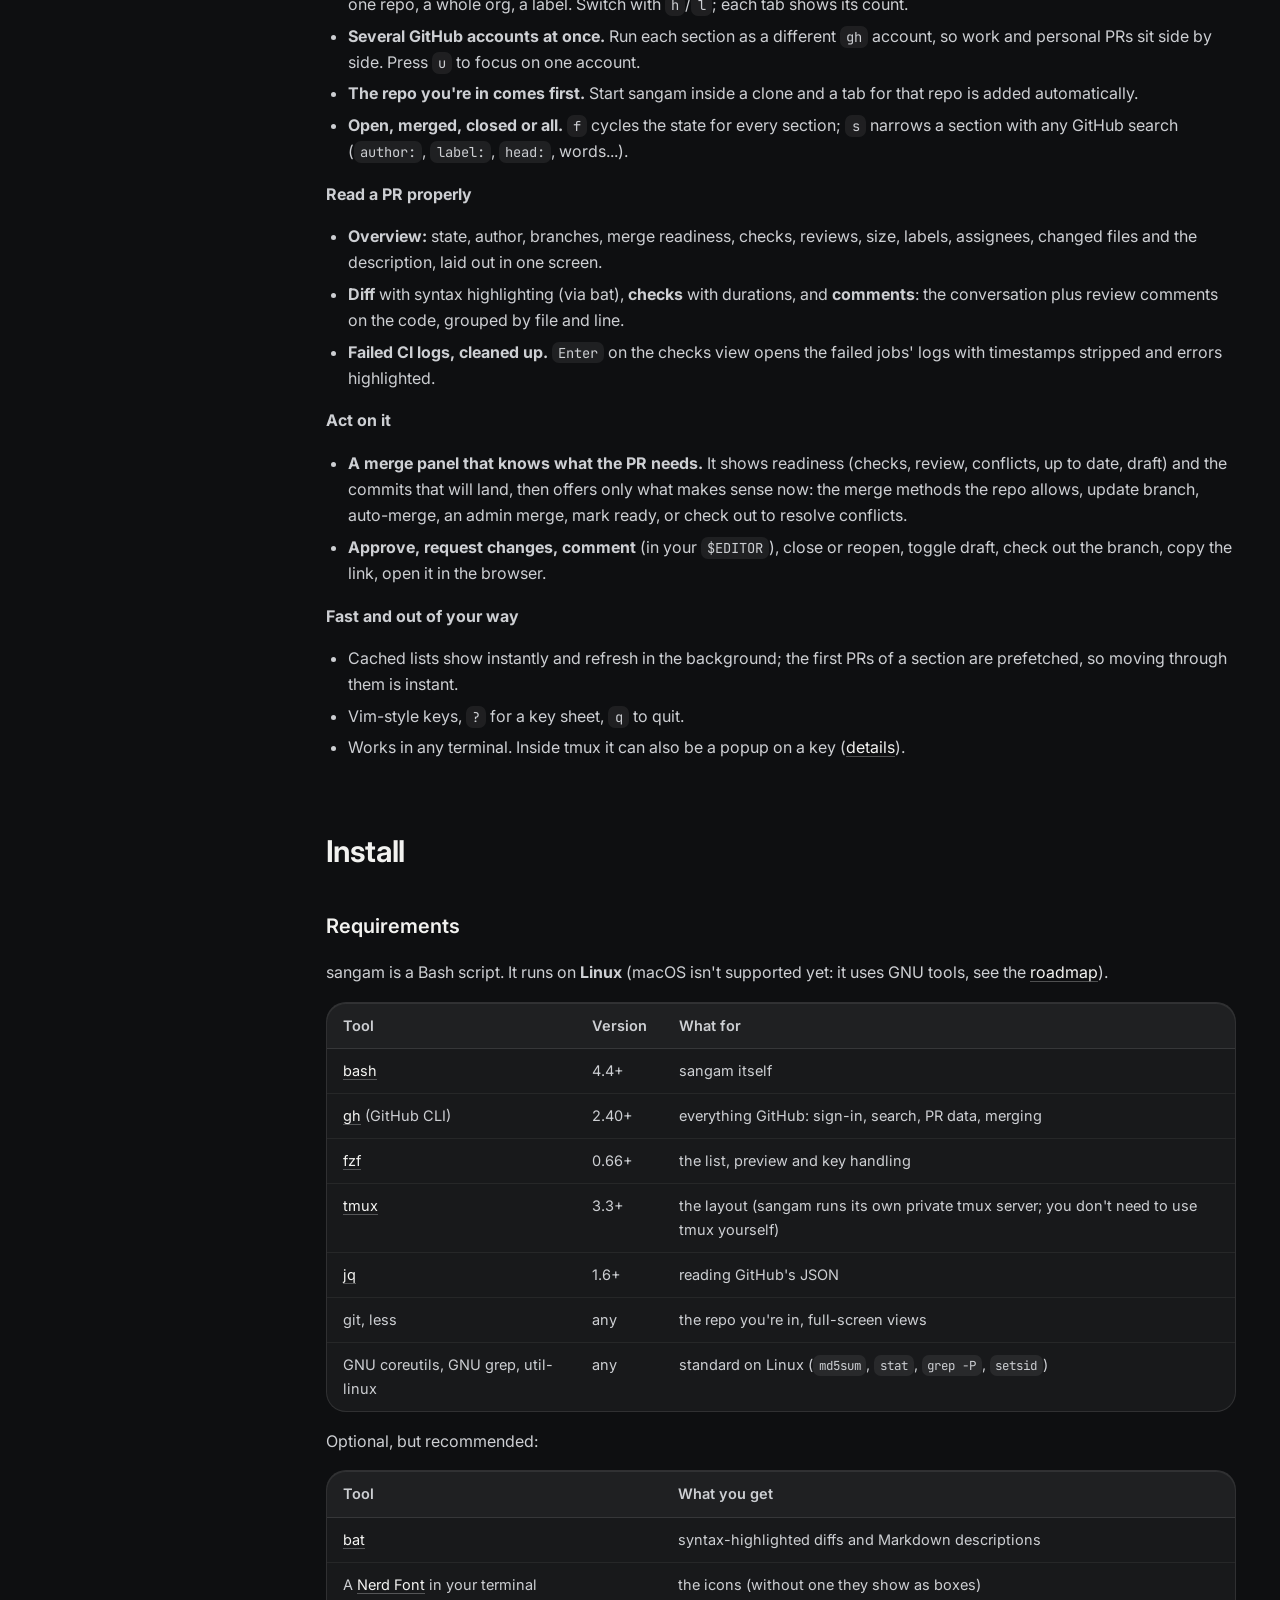
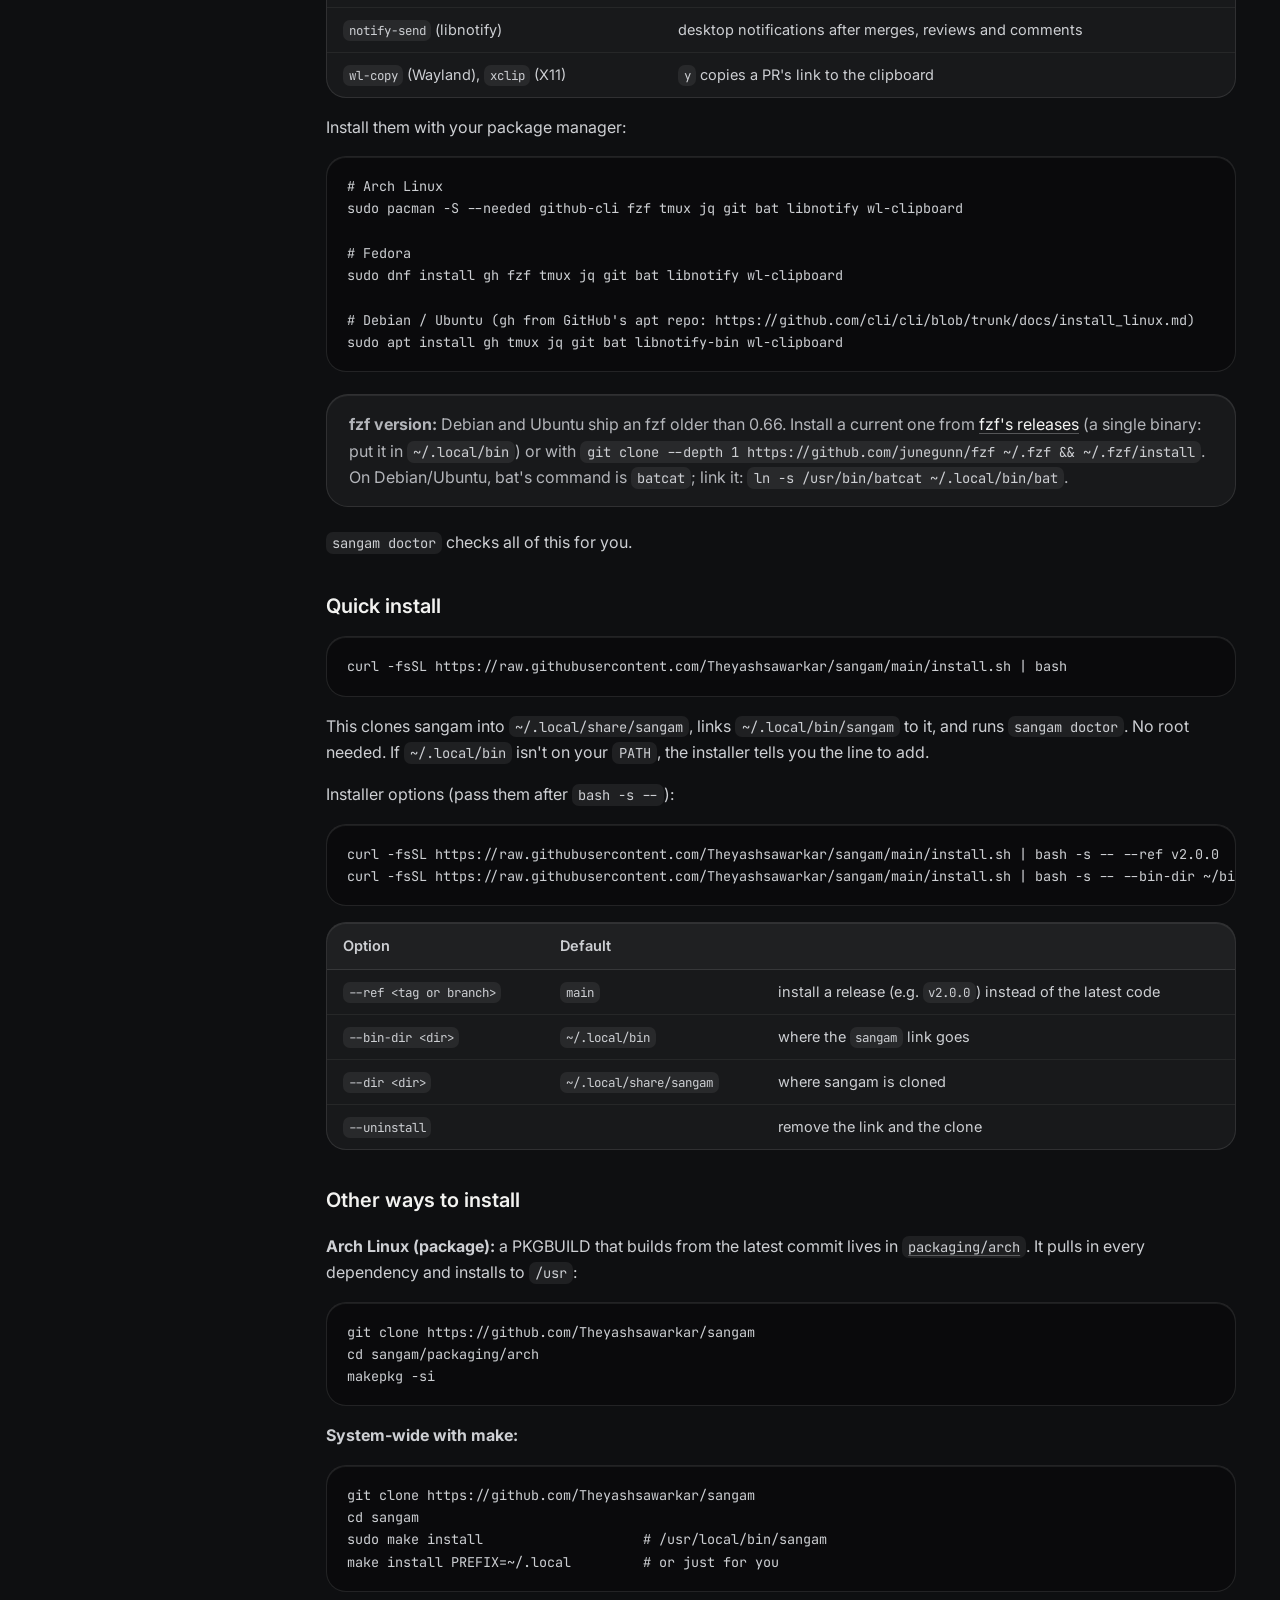
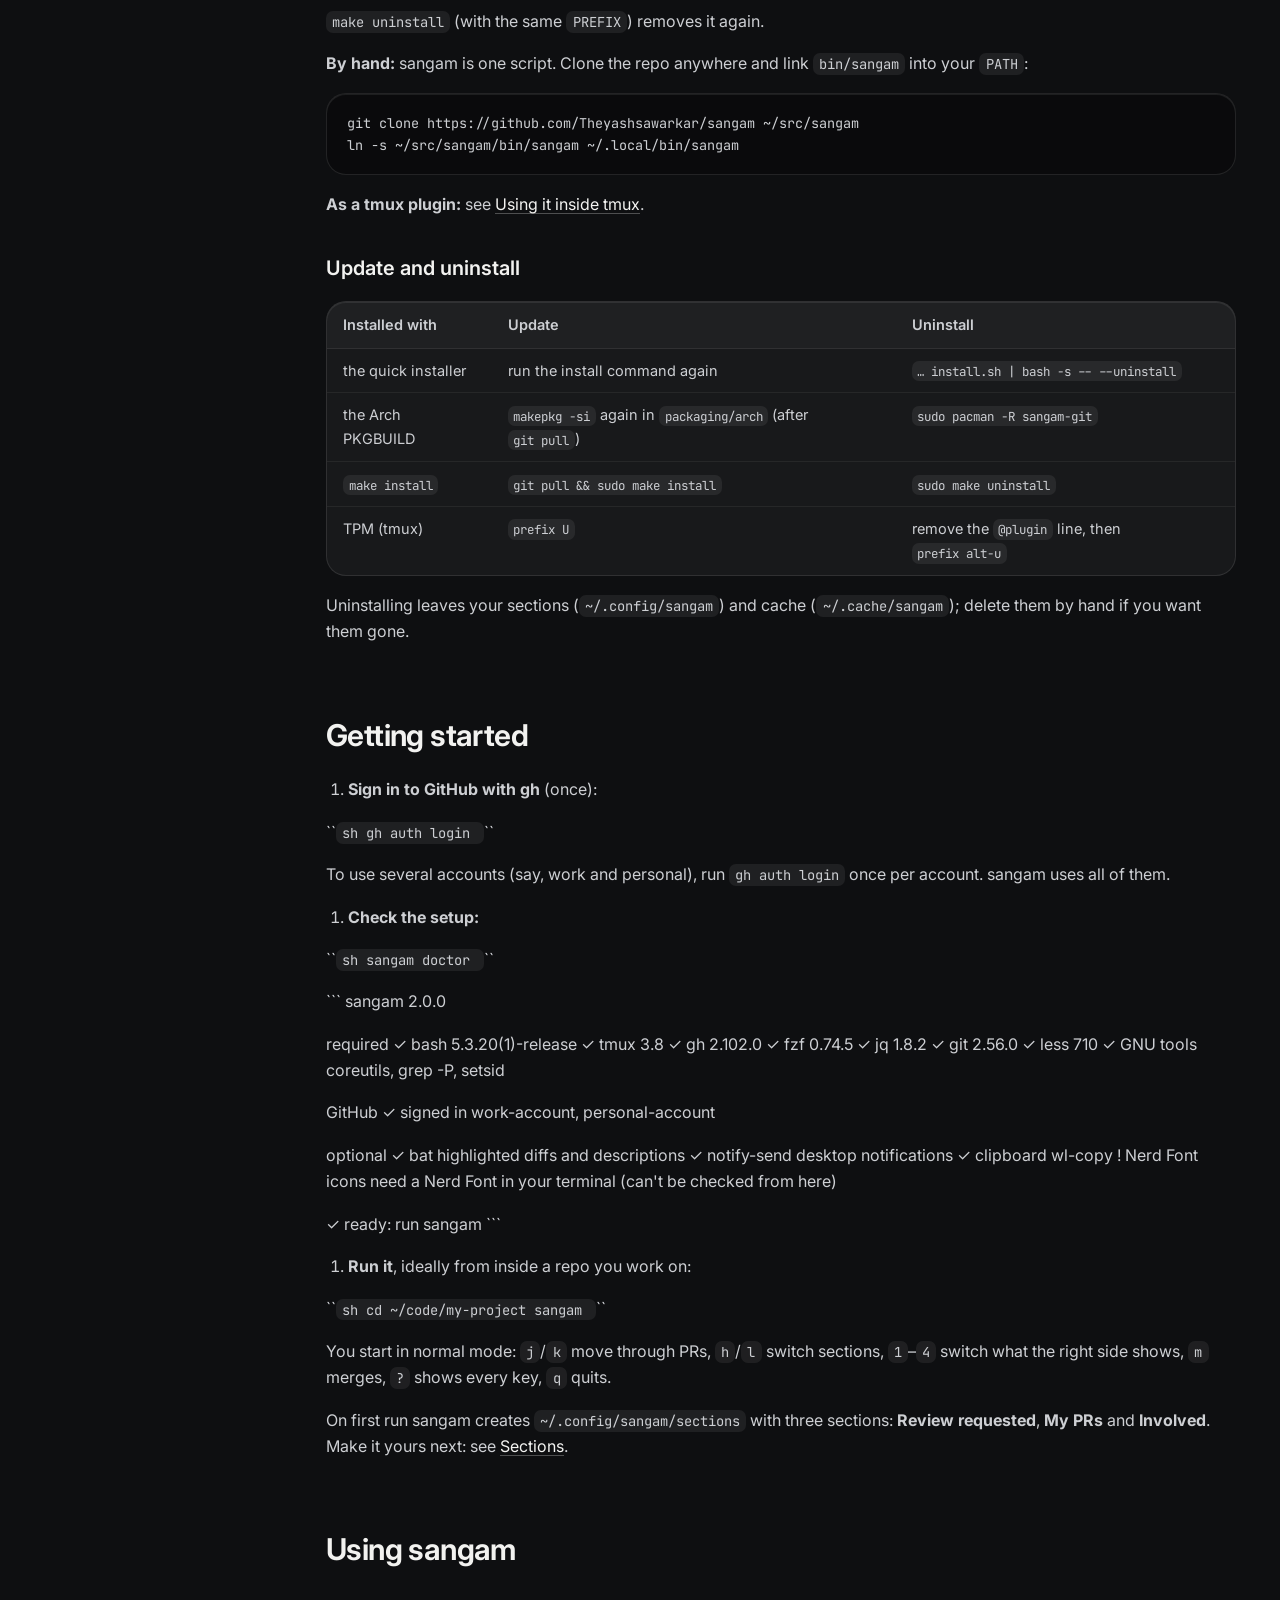
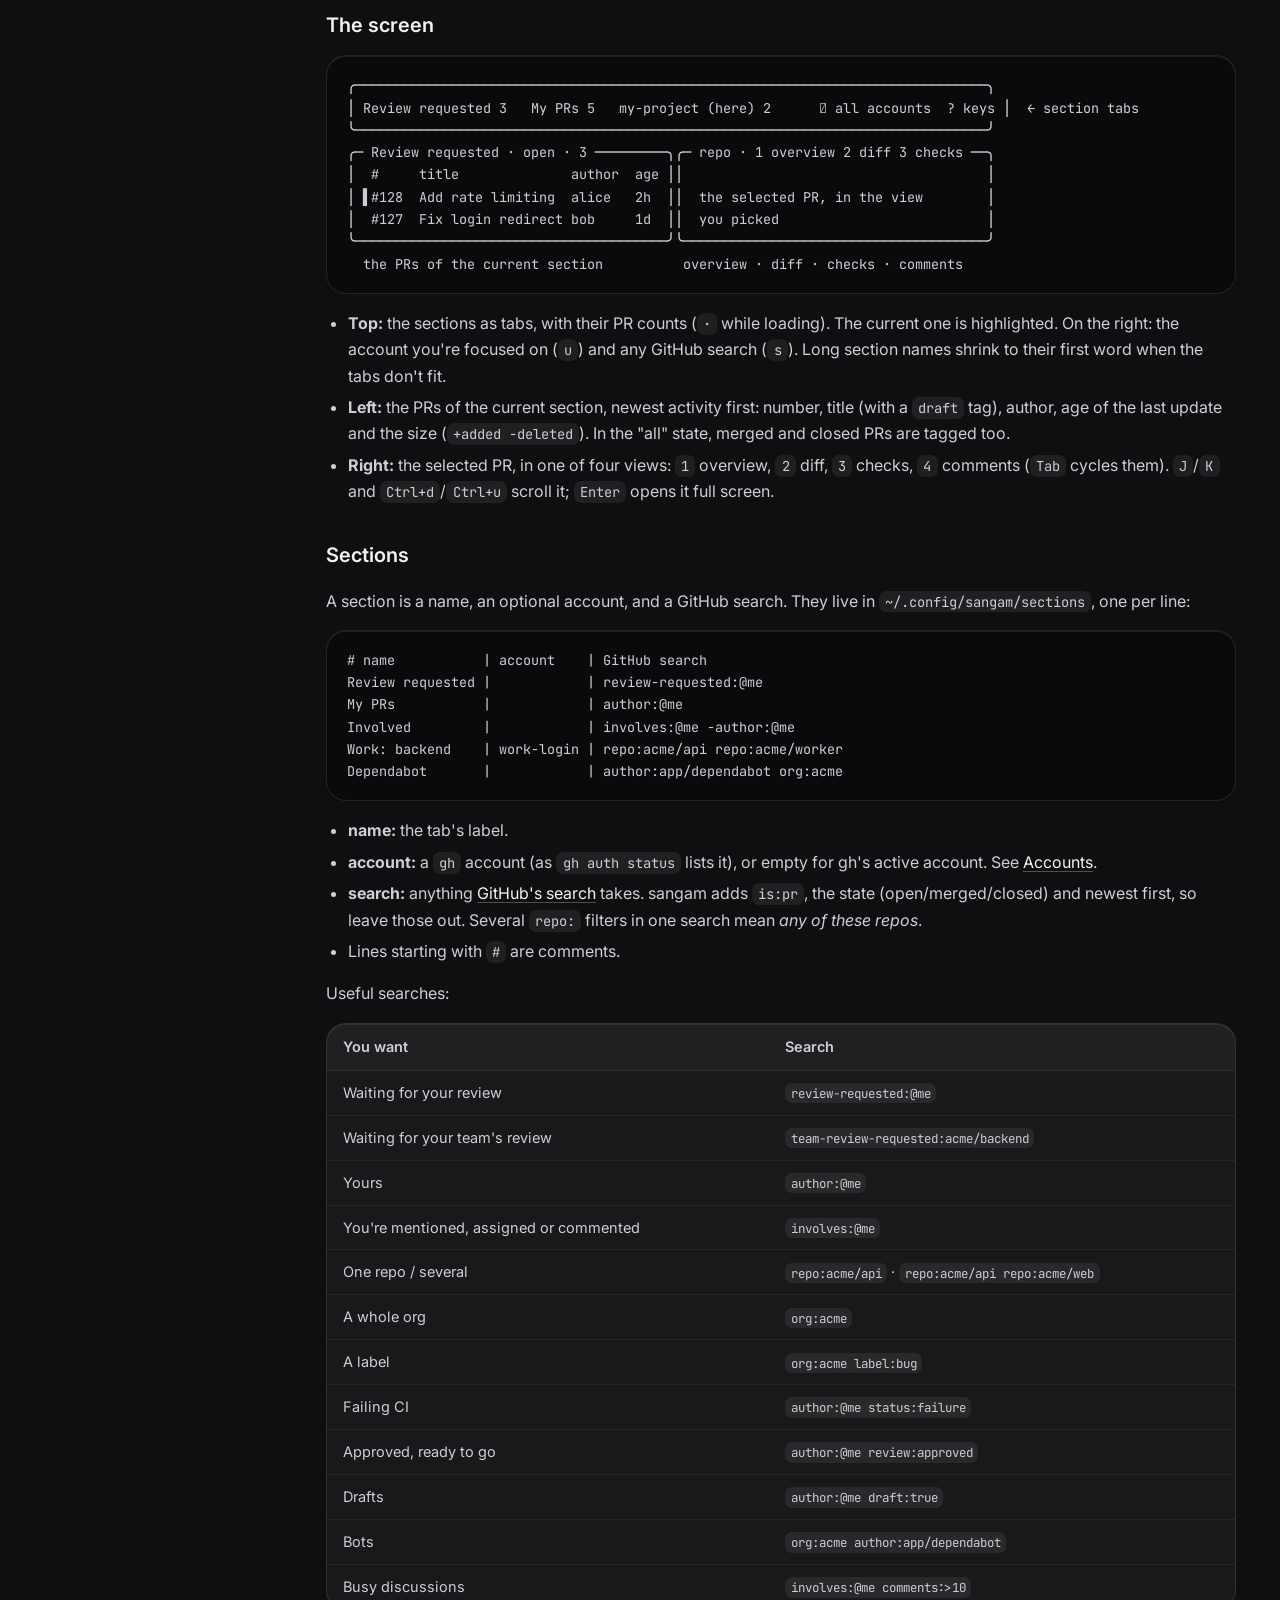
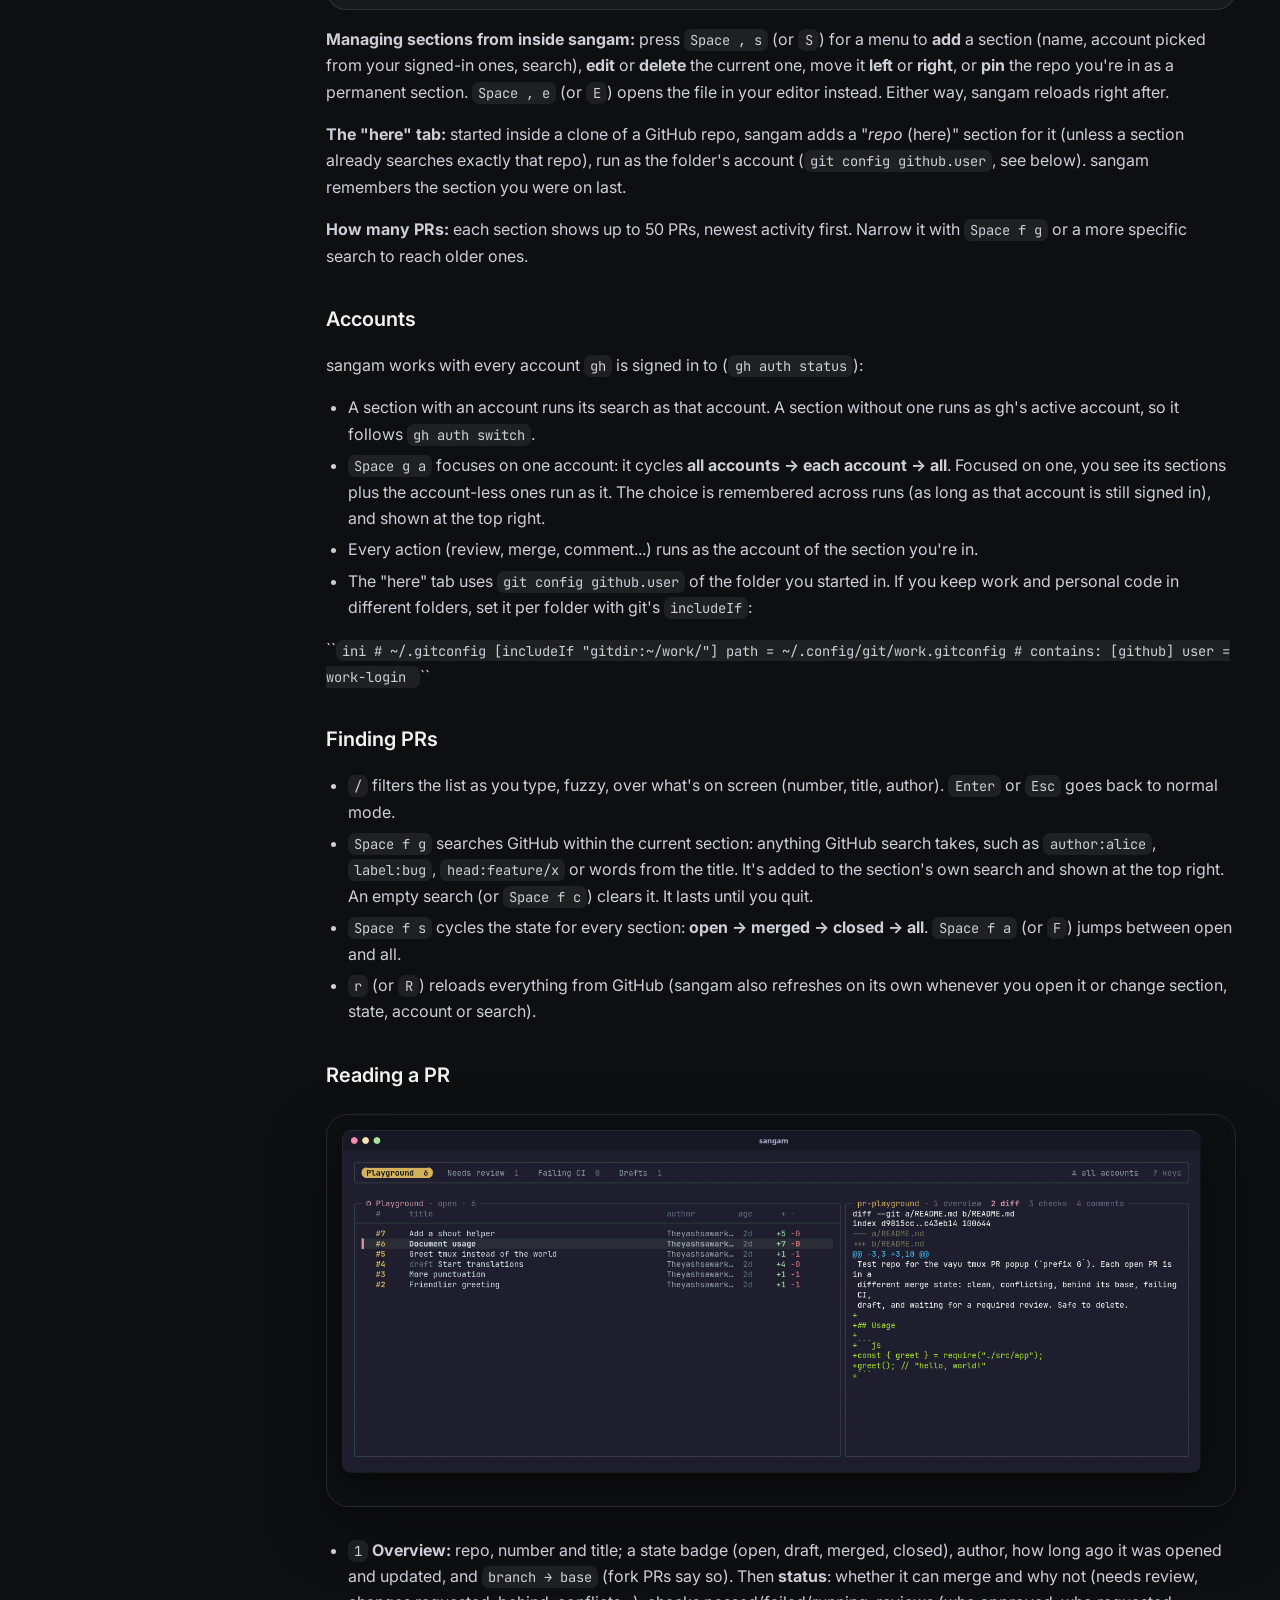
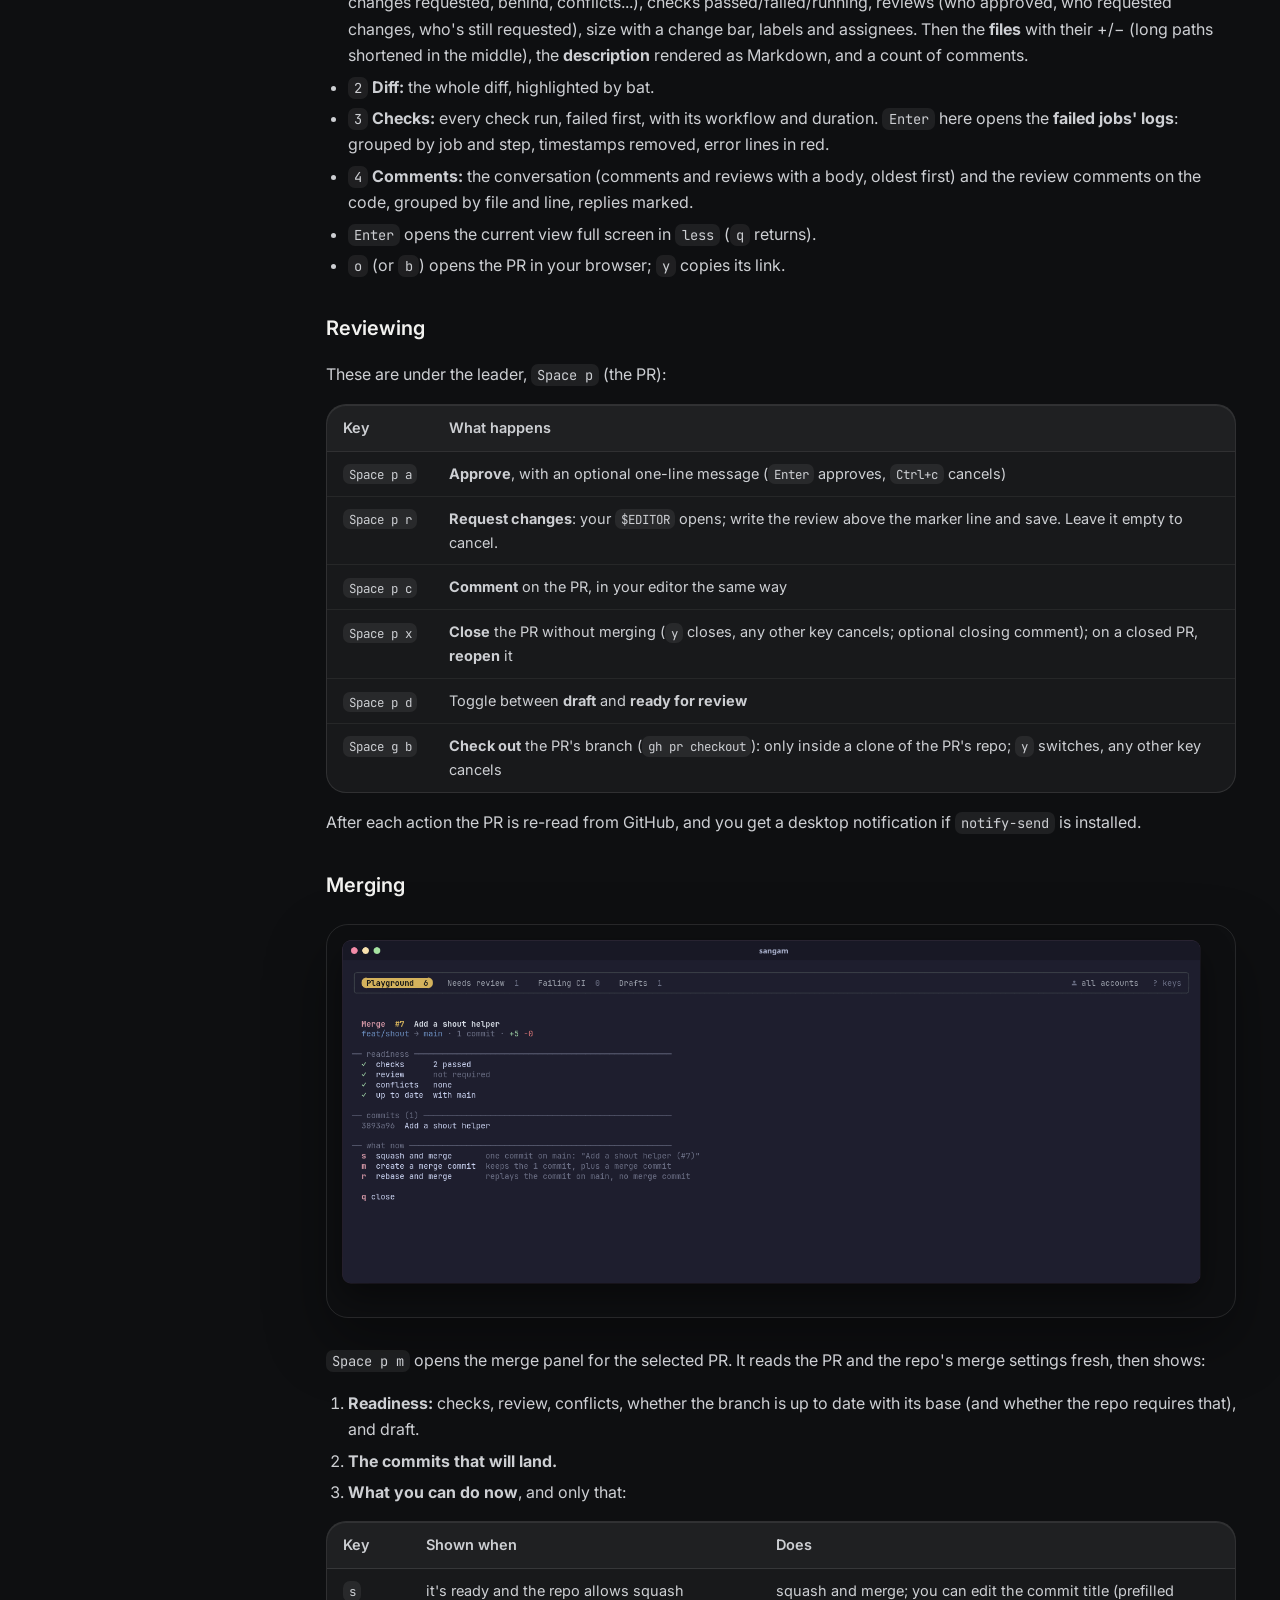
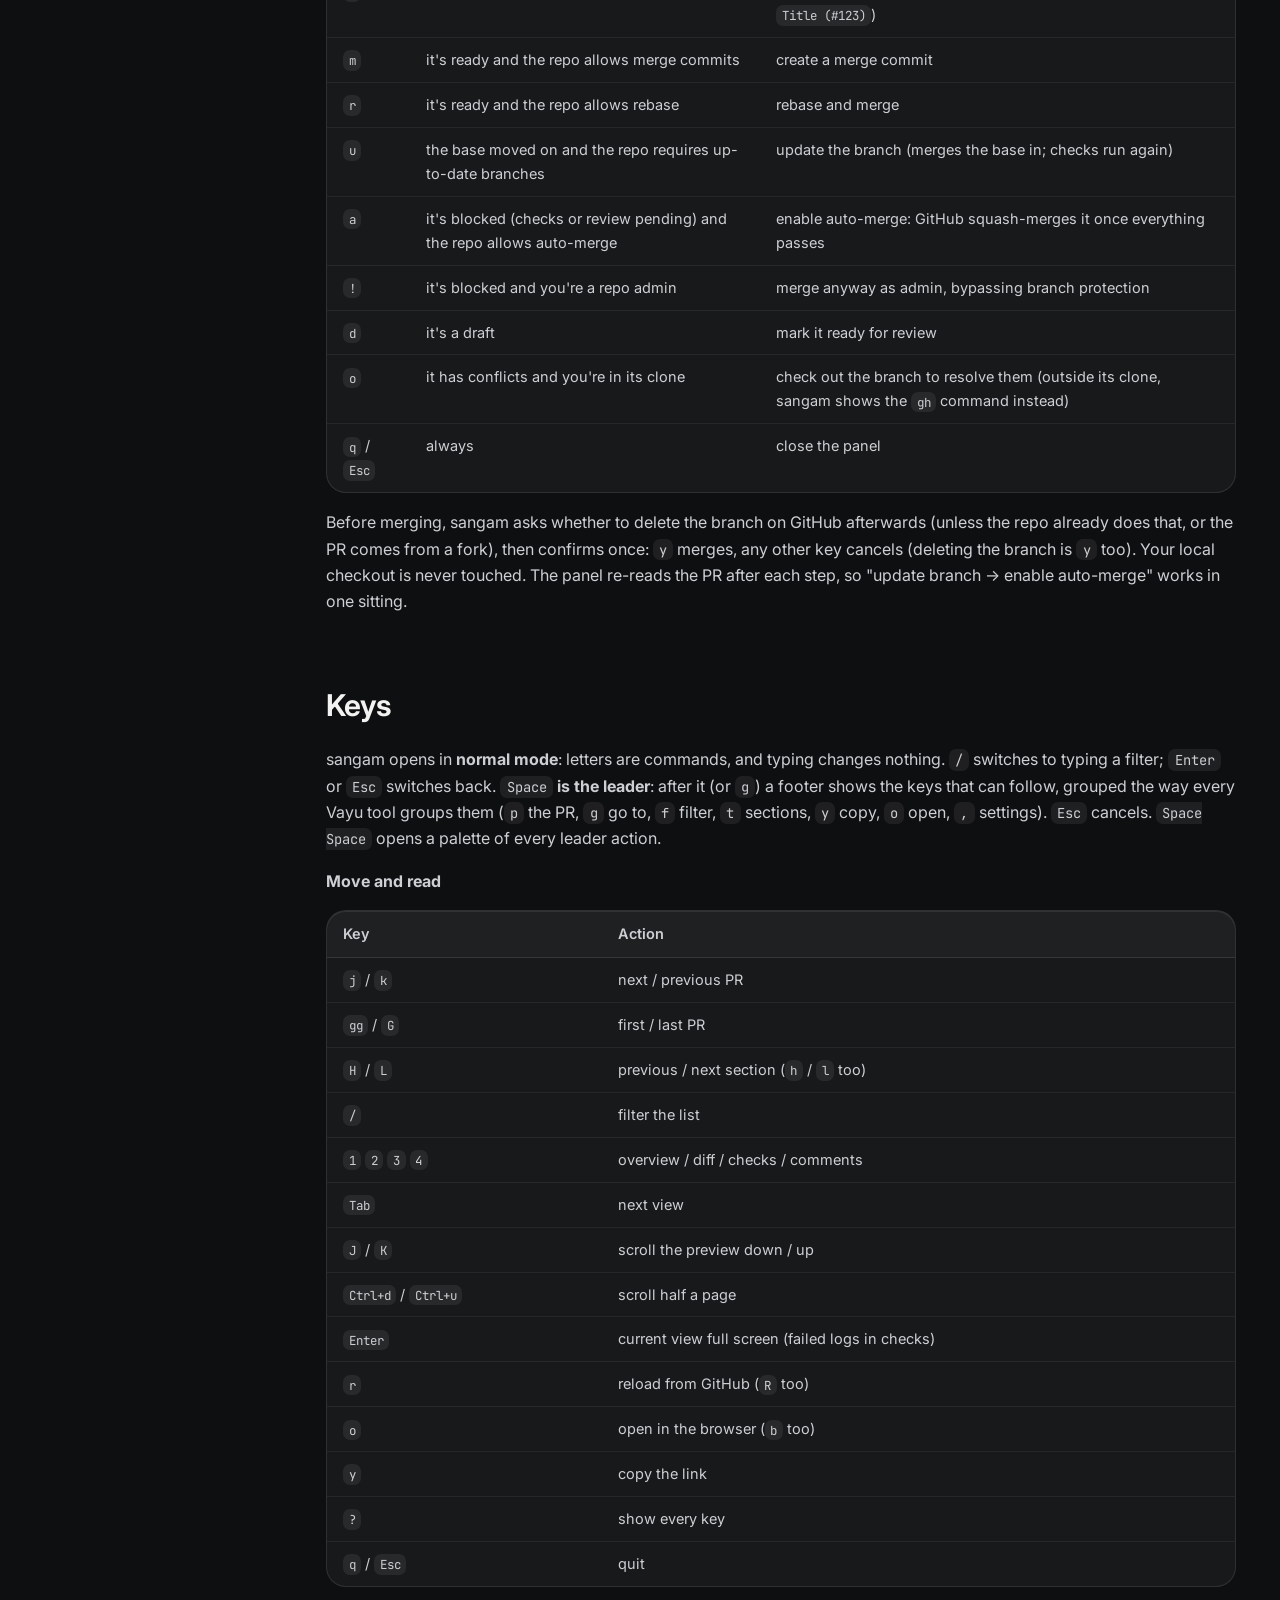
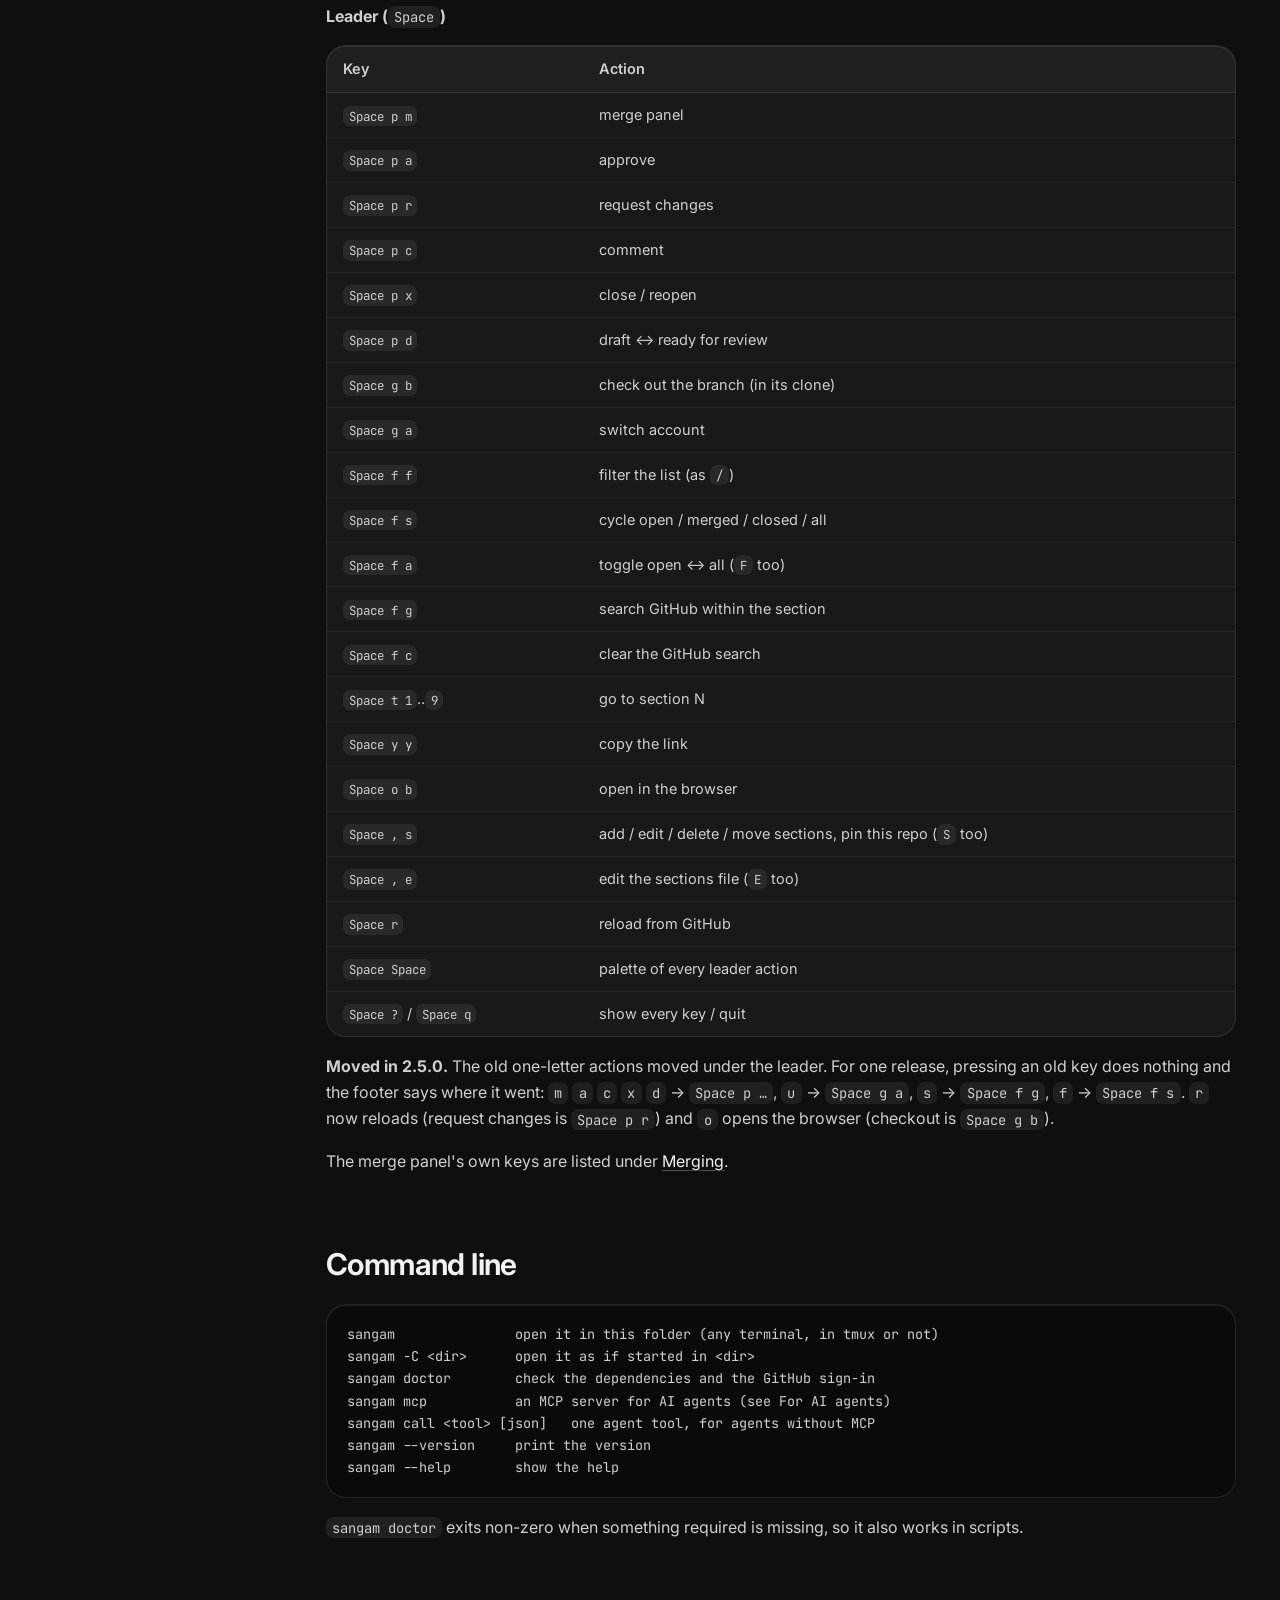
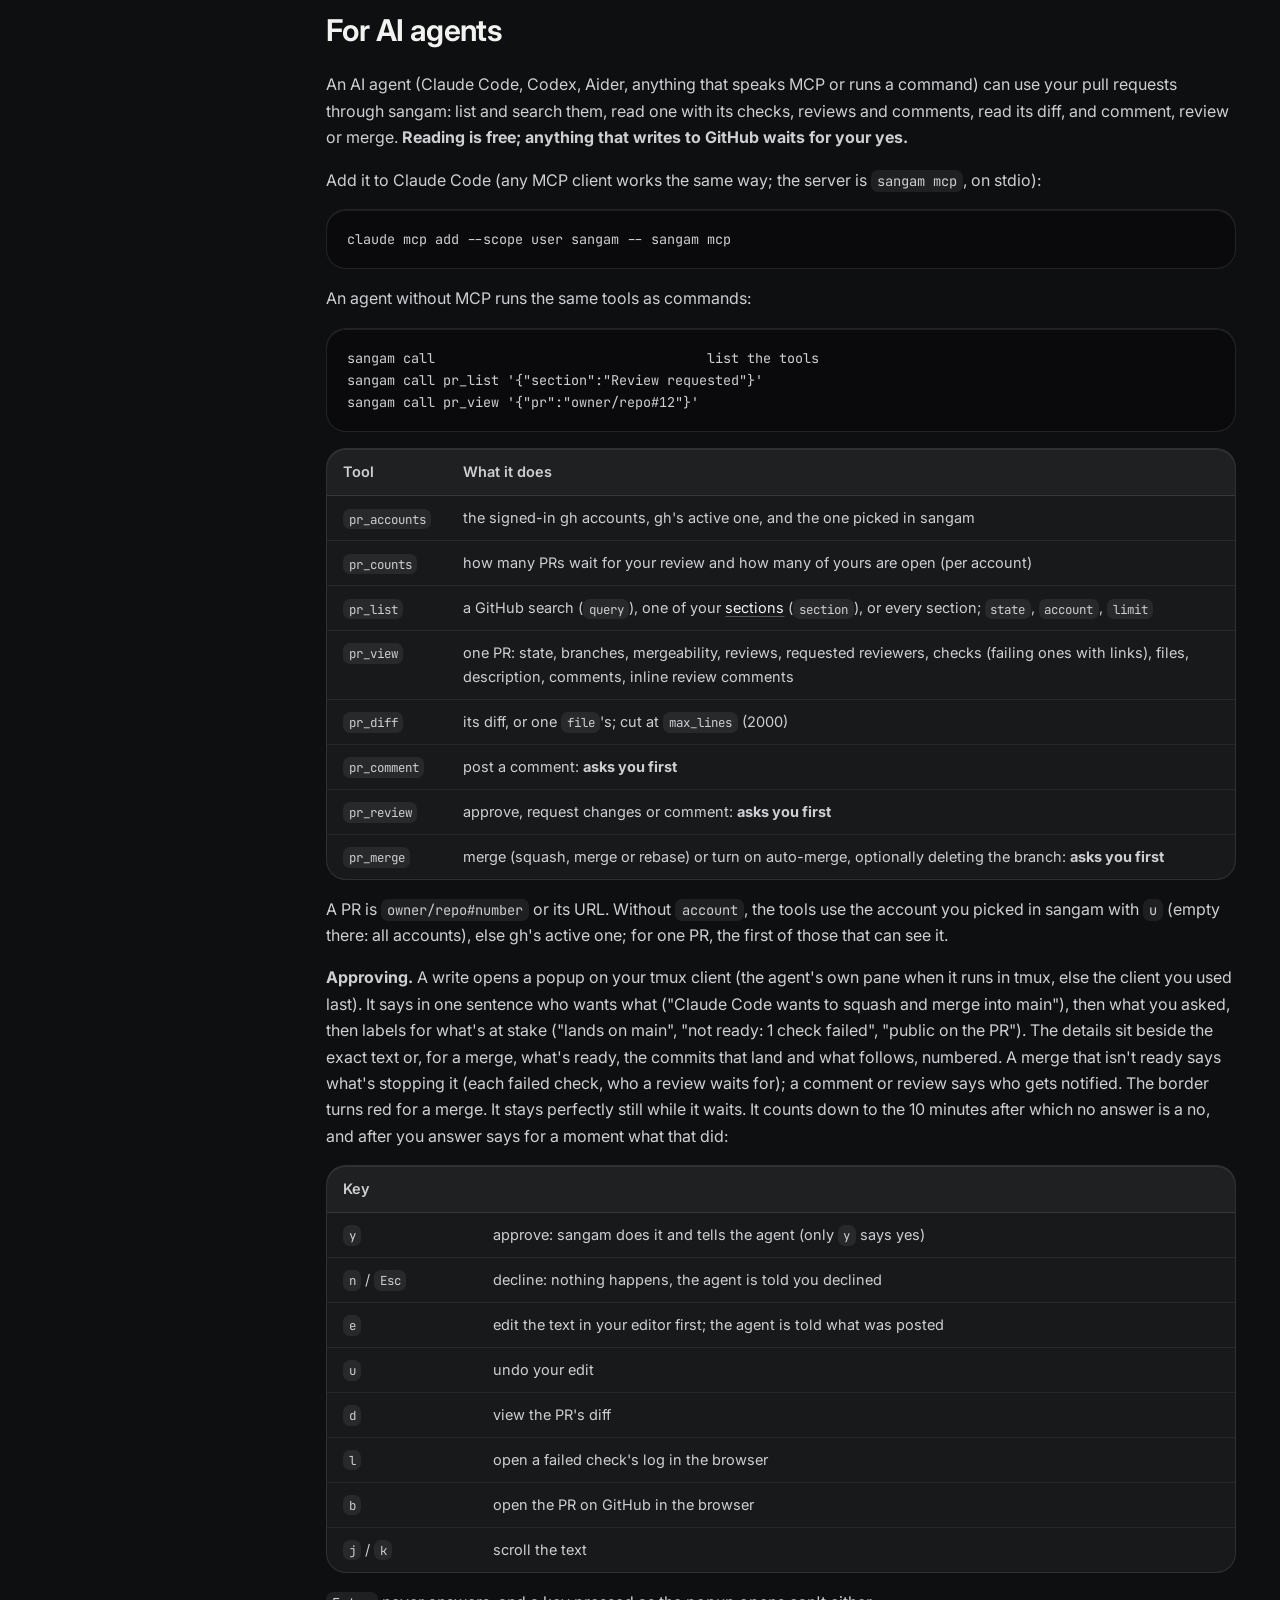
==== commit 72e701b8: "Website: Vayu's Spatial look Co-Authored-By: Claude Opus 5.5 <noreply@anthropic.com>" ====
--- a/docs/index.html
+++ b/docs/index.html
@@ -7,12 +7,12 @@
 <meta name="description" content="Review and merge GitHub pull requests without leaving the terminal.">
 <meta property="og:title" content="sangam · Review and merge GitHub pull requests without leaving the terminal.">
 <meta property="og:description" content="Review and merge GitHub pull requests without leaving the terminal.">
-<meta name="theme-color" content="#11111b">
+<meta name="theme-color" content="#0e0f11">
 <link rel="icon" href="assets/logo.svg" type="image/svg+xml">
 <link rel="preconnect" href="https://fonts.googleapis.com">
 <link href="https://fonts.googleapis.com/css2?family=Inter:wght@400;500;600;700;800&family=JetBrains+Mono:wght@400;600&display=swap" rel="stylesheet">
 <link rel="stylesheet" href="assets/site.css">
-<style>:root{--accent:#cba6f7;--glow:#cba6f733}</style>
+<style>:root{--tool:#c9b6f2;--glow:#c9b6f22e}</style>
 </head>
 <body>
 <header class="top"><div class="in">
@@ -226,8 +226,8 @@
 <h2 id="license"><a class="anchor" href="#license">#</a>License</h2>
 <p><a href="https://github.com/Theyashsawarkar/sangam/blob/main/LICENSE">MIT</a>. sangam is part of <a href="https://github.com/Theyashsawarkar/vayu">Vayu</a>, a keyboard-driven Arch Linux desktop, and works anywhere on its own. Built on the shoulders of <a href="https://cli.github.com">gh</a>, <a href="https://github.com/junegunn/fzf">fzf</a>, <a href="https://github.com/tmux/tmux">tmux</a>, <a href="https://jqlang.org">jq</a> and <a href="https://github.com/sharkdp/bat">bat</a>.</p>
 </article></div>
-<footer><div class="in"><div><h4>Desktop</h4><a href="https://theyashsawarkar.github.io/vayu/" class="">vayu <span>वायु · the keyboard-driven Wayland desktop</span></a></div><div><h4>Apps</h4><a href="https://theyashsawarkar.github.io/kosha/" class="">kosha <span>कोश · package manager</span></a><a href="https://theyashsawarkar.github.io/nada/" class="">nada <span>नाद · music player</span></a><a href="https://theyashsawarkar.github.io/drishya/" class="">drishya <span>दृश्य · video player</span></a><a href="https://theyashsawarkar.github.io/sangam/" class="me">sangam <span>संगम · pull requests in the terminal</span></a><a href="https://theyashsawarkar.github.io/narada/" class="">narada <span>नारद · mail and chat in the terminal</span></a><a href="https://theyashsawarkar.github.io/pattan/" class="">pattan <span>पत्तन · ports and tunnels</span></a><a href="https://theyashsawarkar.github.io/nauka/" class="">nauka <span>नौका · Docker in the terminal</span></a><a href="https://theyashsawarkar.github.io/vaikhari/" class="">vaikhari <span>वैखरी · posts to X and LinkedIn</span></a><a href="https://theyashsawarkar.github.io/dvarapala/" class="">dvarapala <span>द्वारपाल · commands for AI agents, approved</span></a><a href="https://theyashsawarkar.github.io/pramana/" class="">pramana <span>प्रमाण · password prompts</span></a><a href="https://theyashsawarkar.github.io/vesha/" class="">vesha <span>वेष · Claude Code accounts</span></a><a href="https://theyashsawarkar.github.io/vishvakarma/" class="">vishvakarma <span>विश्वकर्मा · skills for every AI agent</span></a><a href="https://theyashsawarkar.github.io/ekatva/" class="">ekatva <span>एकत्व · phone and laptop, linked</span></a><a href="https://theyashsawarkar.github.io/varna/" class="">varna <span>वर्ण · theme engine</span></a><a href="https://theyashsawarkar.github.io/vinyasa/" class="">vinyasa <span>विन्यास · settings</span></a></div><div><h4>Vyom</h4><a href="https://theyashsawarkar.github.io/vyom/" class="">vyom <span>व्योम · panels runtime</span></a></div><div><h4>Vyom tools</h4><a href="https://theyashsawarkar.github.io/dvara/" class="">dvara <span>द्वार · apps</span></a><a href="https://theyashsawarkar.github.io/ganit/" class="">ganit <span>गणित · calculator</span></a><a href="https://theyashsawarkar.github.io/smriti/" class="">smriti <span>स्मृति · clipboard</span></a><a href="https://theyashsawarkar.github.io/bhava/" class="">bhava <span>भाव · emoji</span></a><a href="https://theyashsawarkar.github.io/tarang/" class="">tarang <span>तरंग · Wi‑Fi</span></a><a href="https://theyashsawarkar.github.io/setu/" class="">setu <span>सेतु · Bluetooth</span></a><a href="https://theyashsawarkar.github.io/doot/" class="">doot <span>दूत · phone</span></a><a href="https://theyashsawarkar.github.io/patra/" class="">patra <span>पात्र · Docker</span></a><a href="https://theyashsawarkar.github.io/akashvani/" class="">akashvani <span>आकाशवाणी · notifications</span></a><a href="https://theyashsawarkar.github.io/raga/" class="">raga <span>राग · YouTube</span></a><a href="https://theyashsawarkar.github.io/mudra/" class="">mudra <span>मुद्रा · keybindings</span></a><a href="https://theyashsawarkar.github.io/urja/" class="">urja <span>ऊर्जा · battery</span></a><a href="https://theyashsawarkar.github.io/vishram/" class="">vishram <span>विश्राम · power menu</span></a><a href="https://theyashsawarkar.github.io/kendra/" class="">kendra <span>केन्द्र · quick settings</span></a></div></div>
-<div class="bottom">sangam is free software under the MIT license · <a href="https://github.com/Theyashsawarkar/sangam">source</a> · <a href="https://github.com/Theyashsawarkar/sangam/issues">issues</a> · <a href="changelog.html">changelog</a> · part of <a href="https://theyashsawarkar.github.io/vayu/">Vayu</a></div></footer>
+<footer><div class="in"><div><h4>Desktop</h4><a href="https://vayu.theyashsawarkar.dev/" class="">vayu <span>वायु · the keyboard-driven Wayland desktop</span></a></div><div><h4>Apps</h4><a href="https://kosha.theyashsawarkar.dev/" class="">kosha <span>कोश · package manager</span></a><a href="https://nada.theyashsawarkar.dev/" class="">nada <span>नाद · music player</span></a><a href="https://drishya.theyashsawarkar.dev/" class="">drishya <span>दृश्य · video player</span></a><a href="https://darshan.theyashsawarkar.dev/" class="">darshan <span>दर्शन · document viewer</span></a><a href="https://sangam.theyashsawarkar.dev/" class="me">sangam <span>संगम · pull requests in the terminal</span></a><a href="https://narada.theyashsawarkar.dev/" class="">narada <span>नारद · mail and chat in the terminal</span></a><a href="https://pattan.theyashsawarkar.dev/" class="">pattan <span>पत्तन · ports and tunnels</span></a><a href="https://nauka.theyashsawarkar.dev/" class="">nauka <span>नौका · Docker in the terminal</span></a><a href="https://vaikhari.theyashsawarkar.dev/" class="">vaikhari <span>वैखरी · posts to X and LinkedIn</span></a><a href="https://dvarapala.theyashsawarkar.dev/" class="">dvarapala <span>द्वारपाल · commands for AI agents, approved</span></a><a href="https://pramana.theyashsawarkar.dev/" class="">pramana <span>प्रमाण · password prompts</span></a><a href="https://vesha.theyashsawarkar.dev/" class="">vesha <span>वेष · Claude Code accounts</span></a><a href="https://vishvakarma.theyashsawarkar.dev/" class="">vishvakarma <span>विश्वकर्मा · skills for every AI agent</span></a><a href="https://sutradhar.theyashsawarkar.dev/" class="">sutradhar <span>सूत्रधार · browser hands for AI agents</span></a><a href="https://ekatva.theyashsawarkar.dev/" class="">ekatva <span>एकत्व · phone and laptop, linked</span></a><a href="https://vagdevi.theyashsawarkar.dev/" class="">vagdevi <span>वाग्देवी · book reader for Android</span></a><a href="https://varna.theyashsawarkar.dev/" class="">varna <span>वर्ण · theme engine</span></a><a href="https://vinyasa.theyashsawarkar.dev/" class="">vinyasa <span>विन्यास · settings</span></a><a href="https://vyakarana.theyashsawarkar.dev/" class="">vyakarana <span>व्याकरण · key grammar</span></a></div><div><h4>Vyom</h4><a href="https://vyom.theyashsawarkar.dev/" class="">vyom <span>व्योम · panels runtime</span></a></div><div><h4>Vyom tools</h4><a href="https://dvara.theyashsawarkar.dev/" class="">dvara <span>द्वार · apps</span></a><a href="https://ganit.theyashsawarkar.dev/" class="">ganit <span>गणित · calculator</span></a><a href="https://smriti.theyashsawarkar.dev/" class="">smriti <span>स्मृति · clipboard</span></a><a href="https://bhava.theyashsawarkar.dev/" class="">bhava <span>भाव · emoji</span></a><a href="https://tarang.theyashsawarkar.dev/" class="">tarang <span>तरंग · Wi‑Fi</span></a><a href="https://setu.theyashsawarkar.dev/" class="">setu <span>सेतु · Bluetooth</span></a><a href="https://doot.theyashsawarkar.dev/" class="">doot <span>दूत · phone</span></a><a href="https://patra.theyashsawarkar.dev/" class="">patra <span>पात्र · Docker</span></a><a href="https://akashvani.theyashsawarkar.dev/" class="">akashvani <span>आकाशवाणी · notifications</span></a><a href="https://raga.theyashsawarkar.dev/" class="">raga <span>राग · YouTube</span></a><a href="https://mudra.theyashsawarkar.dev/" class="">mudra <span>मुद्रा · keybindings</span></a><a href="https://urja.theyashsawarkar.dev/" class="">urja <span>ऊर्जा · battery</span></a><a href="https://vishram.theyashsawarkar.dev/" class="">vishram <span>विश्राम · power menu</span></a><a href="https://kendra.theyashsawarkar.dev/" class="">kendra <span>केन्द्र · quick settings</span></a><a href="https://darpana.theyashsawarkar.dev/" class="">darpana <span>दर्पण · phone, mirrored</span></a></div></div>
+<div class="bottom">sangam is free software under the MIT license · <a href="https://github.com/Theyashsawarkar/sangam">source</a> · <a href="https://github.com/Theyashsawarkar/sangam/issues">issues</a> · <a href="changelog.html">changelog</a> · part of <a href="https://vayu.theyashsawarkar.dev/">Vayu</a></div></footer>
 <script>
 document.querySelectorAll('pre.code').forEach(p=>{const b=document.createElement('button');b.className='copy';b.textContent='Copy';
 b.onclick=()=>{navigator.clipboard.writeText(p.innerText.replace(/^Copy/,'')).then(()=>{b.textContent='Copied';setTimeout(()=>b.textContent='Copy',1200)})};p.appendChild(b)});
--- a/docs/assets/site.css
+++ b/docs/assets/site.css
@@ -1,85 +1,100 @@
-:root{--crust:#11111b;--mantle:#181825;--base:#1e1e2e;--s0:#313244;--s1:#45475a;--ov0:#6c7086;--ov1:#7f849c;
---sub0:#a6adc8;--sub1:#bac2de;--text:#cdd6f4;--mauve:#cba6f7;--green:#a6e3a1;--peach:#fab387;--red:#f38ba8;--blue:#89b4fa;
+/* Vayu's Spatial look: graphite glass that floats, very round, colour only
+   where it means something. The near-white accent is where you act (links,
+   the main button); the tool's own colour (--tool) is only its signature:
+   the logo's glow, the shloka's line, the release dots. */
+:root{--crust:#0e0f11;--mantle:#141518;--base:#1b1c20;--s0:#2a2c31;--s1:#3a3c42;--ov0:#6a6d74;--ov1:#80838a;
+--sub0:#b3b5ba;--sub1:#cdcfd3;--text:#f2f2f0;--accent:#f4f4f2;--green:#8ee2a6;--peach:#f7b07d;--red:#ff9389;--blue:#93c4ff;
+--glass:rgba(255,255,255,.045);--rim:rgba(255,255,255,.10);--lit:inset 0 1px 0 rgba(255,255,255,.08);
 --ui:"Inter","Segoe UI",system-ui,sans-serif;--mono:"JetBrains Mono","JetBrainsMono Nerd Font",ui-monospace,monospace}
-*{box-sizing:border-box}html{scroll-behavior:smooth;scroll-padding-top:76px}
+*{box-sizing:border-box}html{scroll-behavior:smooth;scroll-padding-top:96px}
 body{margin:0;background:var(--crust);color:var(--text);font:16px/1.65 var(--ui);-webkit-font-smoothing:antialiased}
-a{color:var(--accent);text-decoration:none}a:hover{text-decoration:underline}
-code{font:.86em var(--mono);background:rgba(255,255,255,.06);border:1px solid rgba(255,255,255,.07);padding:.12em .4em;border-radius:6px;color:var(--sub1)}
+a{color:var(--accent);text-decoration:underline;text-decoration-color:rgba(244,244,242,.28);text-underline-offset:3px}
+a:hover{text-decoration-color:var(--accent)}
+code{font:.86em var(--mono);background:rgba(255,255,255,.07);padding:.14em .45em;border-radius:7px;color:var(--sub1)}
 img{max-width:100%;height:auto}
-/* nav */
-.top{position:sticky;top:0;z-index:20;backdrop-filter:blur(18px) saturate(1.4);-webkit-backdrop-filter:blur(18px) saturate(1.4);
-background:rgba(17,17,27,.72);border-bottom:1px solid rgba(255,255,255,.06)}
-.top .in{max-width:1240px;margin:0 auto;padding:12px 24px;display:flex;align-items:center;gap:22px}
-.brand{display:flex;align-items:center;gap:10px;font-weight:700;font-size:17px;color:var(--text)}
-.brand img{width:30px;height:30px;border-radius:8px}.brand small{font-weight:500;color:var(--ov1);font-size:13px}
+:focus-visible{outline:2px solid var(--accent);outline-offset:3px;border-radius:8px}
+/* nav: a floating glass pill */
+.top{position:sticky;top:12px;z-index:20;padding:0 16px}
+.top .in{max-width:1240px;margin:0 auto;padding:8px 10px 8px 16px;display:flex;align-items:center;gap:22px;
+border-radius:999px;background:rgba(27,28,32,.62);border:1px solid var(--rim);box-shadow:var(--lit),0 18px 40px rgba(0,0,0,.35);
+backdrop-filter:blur(24px) saturate(1.5);-webkit-backdrop-filter:blur(24px) saturate(1.5)}
+.brand{display:flex;align-items:center;gap:10px;font-weight:650;font-size:16.5px;color:var(--text);text-decoration:none}
+.brand img{width:28px;height:28px;border-radius:9px}.brand small{font-weight:500;color:var(--ov1);font-size:13px}
 .top nav{display:flex;gap:4px;margin-left:auto;flex-wrap:wrap}
-.top nav a{color:var(--sub0);padding:6px 12px;border-radius:9px;font-size:14.5px}
-.top nav a:hover,.top nav a.on{background:rgba(255,255,255,.06);color:var(--text);text-decoration:none}
-.top nav a.gh{border:1px solid rgba(255,255,255,.12)}
-/* hero */
-.hero{position:relative;overflow:hidden;border-bottom:1px solid rgba(255,255,255,.05)}
-.hero:before{content:"";position:absolute;inset:-40% -10% auto;height:640px;
-background:radial-gradient(600px 300px at 20% 30%,var(--glow),transparent 70%),radial-gradient(500px 300px at 85% 10%,rgba(137,180,250,.18),transparent 70%);pointer-events:none}
-.hero .in{position:relative;max-width:1240px;margin:0 auto;padding:72px 24px 56px;display:grid;grid-template-columns:minmax(0,1fr) auto;gap:40px;align-items:center}
-.eyebrow{font:600 13px var(--mono);letter-spacing:.14em;text-transform:uppercase;color:var(--accent)}
-.hero h1{font-size:clamp(40px,6vw,64px);line-height:1.04;margin:12px 0 6px;letter-spacing:-.03em}
-.hero .sa{font-size:22px;color:var(--accent);margin-bottom:18px}.hero .sa span{color:var(--ov1)}
-.hero .shloka{margin:0 0 26px;padding-left:16px;border-left:3px solid var(--accent);max-width:720px}.hero .shloka p{margin:0 0 6px;font-size:18px;line-height:1.6;color:var(--text)}.hero .shloka figcaption{font-size:14px;color:var(--sub0)}.hero .shloka cite{color:var(--ov1);font-style:normal;white-space:nowrap}
-.hero p.lead{font-size:19px;color:var(--sub0);max-width:720px;margin:0 0 26px}
+.top nav a{color:var(--sub0);padding:6px 14px;border-radius:999px;font-size:14.5px;text-decoration:none}
+.top nav a:hover{background:rgba(255,255,255,.07);color:var(--text)}
+.top nav a.on{background:rgba(255,255,255,.14);color:var(--text);box-shadow:var(--lit)}
+.top nav a.gh{background:var(--accent);color:var(--crust);font-weight:600}.top nav a.gh:hover{background:#fff}
+/* hero: the tool's light in a dark room */
+.hero{position:relative;overflow:hidden;margin-top:-64px;padding-top:64px}
+.hero:before{content:"";position:absolute;inset:-30% -10% auto;height:720px;
+background:radial-gradient(640px 340px at 18% 32%,var(--glow),transparent 70%),radial-gradient(520px 300px at 86% 8%,rgba(255,255,255,.06),transparent 70%);pointer-events:none}
+.hero .in{position:relative;max-width:1240px;margin:0 auto;padding:84px 24px 60px;display:grid;grid-template-columns:minmax(0,1fr) auto;gap:48px;align-items:center}
+.eyebrow{display:inline-flex;align-items:center;gap:8px;font:500 13.5px var(--ui);color:var(--sub1);padding:5px 13px 5px 11px;border-radius:999px;
+background:var(--glass);border:1px solid var(--rim);box-shadow:var(--lit)}
+.eyebrow:before{content:"";width:7px;height:7px;border-radius:50%;background:var(--tool)}
+.hero h1{font-size:clamp(42px,6vw,68px);line-height:1.02;margin:18px 0 8px;letter-spacing:-.035em;font-weight:700}
+.hero .sa{font-size:22px;color:var(--sub1);margin-bottom:22px}.hero .sa span{color:var(--ov1)}
+.hero .shloka{margin:0 0 28px;padding:16px 20px;border-radius:22px;background:var(--glass);border:1px solid var(--rim);box-shadow:var(--lit),inset 3px 0 0 var(--tool);max-width:720px}
+.hero .shloka p{margin:0 0 6px;font-size:18px;line-height:1.6;color:var(--text)}.hero .shloka figcaption{font-size:14px;color:var(--sub0)}.hero .shloka cite{color:var(--ov1);font-style:normal;white-space:nowrap}
+.hero p.lead{font-size:19px;color:var(--sub0);max-width:680px;margin:0 0 28px}
 .cta{display:flex;gap:10px;flex-wrap:wrap}
-.btn{display:inline-flex;align-items:center;gap:8px;padding:11px 18px;border-radius:12px;font-weight:600;font-size:15px;border:1px solid rgba(255,255,255,.12);color:var(--text);background:rgba(255,255,255,.04)}
-.btn:hover{text-decoration:none;background:rgba(255,255,255,.08)}
-.btn.primary{background:var(--accent);color:var(--crust);border-color:transparent}.btn.primary:hover{filter:brightness(1.06)}
-.hero .logo{width:180px;height:180px;filter:drop-shadow(0 24px 48px var(--glow))}
-.meta{display:flex;gap:18px;flex-wrap:wrap;margin-top:22px;color:var(--ov1);font-size:14px}.meta b{color:var(--sub1);font-weight:600}
+.btn{display:inline-flex;align-items:center;gap:8px;padding:11px 20px;border-radius:999px;font-weight:600;font-size:15px;color:var(--text);
+background:rgba(255,255,255,.07);border:1px solid var(--rim);box-shadow:var(--lit);text-decoration:none}
+.btn:hover{background:rgba(255,255,255,.12)}
+.btn.primary{background:var(--accent);color:var(--crust);border-color:transparent;box-shadow:none}.btn.primary:hover{background:#fff}
+.hero .logo{width:184px;height:184px;filter:drop-shadow(0 28px 56px var(--glow))}
+.meta{display:flex;gap:18px;flex-wrap:wrap;margin-top:24px;color:var(--ov1);font-size:14px}.meta b{color:var(--sub1);font-weight:600}
 /* layout */
-.wrap{max-width:1240px;margin:0 auto;padding:40px 24px 80px;display:grid;grid-template-columns:230px minmax(0,1fr);gap:48px}
-.toc{position:sticky;top:84px;align-self:start;max-height:calc(100vh - 100px);overflow:auto;font-size:14px;padding-right:6px}
-.toc b{display:block;font-size:11.5px;letter-spacing:.12em;text-transform:uppercase;color:var(--ov0);margin:0 0 10px}
-.toc a{display:block;color:var(--sub0);padding:4px 10px;border-left:2px solid var(--s0)}
-.toc a.l3{padding-left:22px;font-size:13px;color:var(--ov1)}
-.toc a:hover,.toc a.on{color:var(--text);border-left-color:var(--accent);text-decoration:none}
+.wrap{max-width:1240px;margin:0 auto;padding:44px 24px 88px;display:grid;grid-template-columns:230px minmax(0,1fr);gap:52px}
+.toc{position:sticky;top:96px;align-self:start;max-height:calc(100vh - 116px);overflow:auto;font-size:14px;padding-right:6px}
+.toc b{display:block;font-size:13px;font-weight:600;color:var(--ov1);margin:0 0 10px 12px}
+.toc a{display:block;color:var(--sub0);padding:5px 12px;border-radius:12px;text-decoration:none}
+.toc a.l3{padding-left:24px;font-size:13px;color:var(--ov1)}
+.toc a:hover{color:var(--text);background:rgba(255,255,255,.04)}
+.toc a.on{color:var(--text);background:rgba(255,255,255,.09);box-shadow:var(--lit)}
 article{min-width:0}
-article h2{font-size:30px;letter-spacing:-.015em;margin:56px 0 14px;padding-top:6px}
+article h2{font-size:30px;letter-spacing:-.02em;margin:60px 0 14px;padding-top:6px;font-weight:650}
 article h2:first-child{margin-top:0}
-article h3{font-size:20px;margin:34px 0 10px}article h4{font-size:16px;margin:24px 0 8px;color:var(--sub1)}
+article h3{font-size:20px;margin:34px 0 10px;font-weight:600}article h4{font-size:16px;margin:24px 0 8px;color:var(--sub1)}
 article p,article li{color:var(--sub1)}
-article .anchor{opacity:0;margin-left:-22px;width:22px;display:inline-block;color:var(--ov0)}
-article h2:hover .anchor,article h3:hover .anchor{opacity:1;text-decoration:none}
+article .anchor{opacity:0;margin-left:-22px;width:22px;display:inline-block;color:var(--ov0);text-decoration:none}
+article h2:hover .anchor,article h3:hover .anchor{opacity:1}
 article ul,article ol{padding-left:22px}article li{margin:5px 0}
-article img{border-radius:14px;border:1px solid rgba(255,255,255,.07)}
+article img{border-radius:22px;border:1px solid var(--rim);box-shadow:0 24px 60px rgba(0,0,0,.35)}
 article p[align=center]{text-align:center}article p[align=center] img{margin:6px 0}
-article blockquote{margin:22px 0;padding:14px 20px;border-left:3px solid var(--accent);background:rgba(255,255,255,.03);border-radius:12px}
-article blockquote p{margin:0;color:var(--sub0);font-style:italic}
-pre.code{position:relative;background:var(--mantle);border:1px solid var(--s0);border-radius:14px;padding:16px 18px;overflow:auto;font:13.5px/1.6 var(--mono);color:var(--sub1)}
-pre.code code{background:none;border:0;padding:0;font-size:inherit;color:inherit}
-pre.code .copy{position:absolute;top:8px;right:8px;font:600 11px var(--ui);padding:4px 9px;border-radius:7px;border:1px solid var(--s1);background:var(--base);color:var(--sub0);cursor:pointer;opacity:0;transition:.15s}
-pre.code:hover .copy{opacity:1}
-.table{overflow:auto;margin:16px 0;border:1px solid var(--s0);border-radius:14px}
+article blockquote{margin:22px 0;padding:16px 22px;background:var(--glass);border:1px solid var(--rim);box-shadow:var(--lit);border-radius:22px}
+article blockquote p{margin:0;color:var(--sub0)}
+pre.code{position:relative;background:rgba(0,0,0,.28);border:1px solid var(--rim);box-shadow:var(--lit);border-radius:20px;padding:18px 20px;overflow:auto;font:13.5px/1.65 var(--mono);color:var(--sub1)}
+pre.code code{background:none;padding:0;font-size:inherit;color:inherit}
+pre.code .copy{position:absolute;top:10px;right:10px;font:600 12px var(--ui);padding:5px 12px;border-radius:999px;border:0;background:rgba(255,255,255,.1);color:var(--text);cursor:pointer;opacity:0;transition:opacity .15s}
+pre.code:hover .copy,pre.code .copy:focus-visible{opacity:1}
+.table{overflow:auto;margin:16px 0;border:1px solid var(--rim);border-radius:20px;background:var(--glass);box-shadow:var(--lit)}
 table{border-collapse:collapse;width:100%;font-size:14.5px}
-th{text-align:left;background:var(--mantle);color:var(--sub1);font-weight:600;padding:10px 14px;border-bottom:1px solid var(--s0)}
-td{padding:9px 14px;border-bottom:1px solid rgba(49,50,68,.6);color:var(--sub1);vertical-align:top}tr:last-child td{border-bottom:0}
+th{text-align:left;color:var(--sub1);font-weight:600;padding:11px 16px;border-bottom:1px solid var(--rim);background:rgba(255,255,255,.03)}
+td{padding:10px 16px;border-bottom:1px solid rgba(255,255,255,.06);color:var(--sub1);vertical-align:top}tr:last-child td{border-bottom:0}
 td code{white-space:nowrap}
 /* changelog */
-.release{position:relative;padding:0 0 8px 28px;border-left:2px solid var(--s0);margin-left:6px}
-.release:before{content:"";position:absolute;left:-7px;top:10px;width:12px;height:12px;border-radius:50%;background:var(--accent);box-shadow:0 0 0 4px var(--crust)}
+.release{position:relative;padding:0 0 10px 30px;border-left:1px solid var(--s1);margin-left:6px}
+.release:before{content:"";position:absolute;left:-6px;top:11px;width:11px;height:11px;border-radius:50%;background:var(--tool);box-shadow:0 0 0 4px var(--crust)}
 .release h2{margin-top:0;font-size:24px}.release h2 .date{font:500 14px var(--mono);color:var(--ov1);margin-left:10px}
-.release .tag{font:600 12px var(--mono);padding:2px 8px;border-radius:7px;background:rgba(255,255,255,.06);color:var(--accent);margin-left:8px;vertical-align:3px}
+.release .tag{font:600 12px var(--mono);padding:2px 10px;border-radius:999px;background:rgba(255,255,255,.08);color:var(--text);margin-left:8px;vertical-align:3px}
 /* adr */
 .cards{display:grid;grid-template-columns:repeat(auto-fill,minmax(300px,1fr));gap:14px;margin:18px 0}
-.card{display:block;background:var(--mantle);border:1px solid var(--s0);border-radius:16px;padding:18px 20px;color:var(--text)}
-.card:hover{border-color:var(--accent);text-decoration:none;transform:translateY(-1px)}
-.card .n{font:600 12px var(--mono);color:var(--accent)}.card h3{margin:6px 0 6px;font-size:17px}.card p{margin:0;color:var(--sub0);font-size:14px}
-.status{display:inline-block;font:600 11px var(--mono);padding:2px 8px;border-radius:7px;background:rgba(166,227,161,.14);color:var(--green);text-transform:uppercase;letter-spacing:.06em}
-.status.superseded,.status.deprecated{background:rgba(250,179,135,.14);color:var(--peach)}.status.proposed{background:rgba(137,180,250,.14);color:var(--blue)}
+.card{display:block;background:var(--glass);border:1px solid var(--rim);box-shadow:var(--lit);border-radius:24px;padding:20px 22px;color:var(--text);text-decoration:none;transition:background .15s,border-color .15s}
+.card:hover{background:rgba(255,255,255,.075);border-color:rgba(255,255,255,.2)}
+.card .n{font:600 12px var(--mono);color:var(--ov1)}.card h3{margin:6px 0 6px;font-size:17px}.card p{margin:0;color:var(--sub0);font-size:14px}
+.status{display:inline-block;font:600 12px var(--ui);padding:2px 10px;border-radius:999px;background:rgba(142,226,166,.14);color:var(--green)}
+.status.superseded,.status.deprecated{background:rgba(247,176,125,.14);color:var(--peach)}.status.proposed{background:rgba(147,196,255,.14);color:var(--blue)}
 /* footer */
 footer{border-top:1px solid rgba(255,255,255,.06);background:var(--mantle)}
-footer .in{max-width:1240px;margin:0 auto;padding:44px 24px;display:grid;grid-template-columns:repeat(auto-fit,minmax(200px,1fr));gap:28px}
-footer h4{margin:0 0 10px;font-size:12px;letter-spacing:.12em;text-transform:uppercase;color:var(--ov0)}
-footer a{display:flex;gap:8px;align-items:baseline;color:var(--sub0);font-size:14px;padding:2px 0}footer a span{color:var(--ov0);font-size:12.5px}
-footer a.me{color:var(--accent)}
-footer .bottom{max-width:1240px;margin:0 auto;padding:0 24px 30px;color:var(--ov0);font-size:13px}
-footer .bottom a{display:inline;padding:0;font-size:13px}
-@media(max-width:900px){.wrap{grid-template-columns:1fr}.toc{display:none}.hero .in{grid-template-columns:1fr}.hero .logo{width:110px;height:110px;order:-1}
-.top nav a:not(.gh){padding:6px 8px}}
-@media(max-width:560px){.top nav a.hide{display:none}.hero .in{padding:44px 16px 36px}.wrap{padding:28px 16px 60px}}+footer .in{max-width:1240px;margin:0 auto;padding:48px 24px;display:grid;grid-template-columns:repeat(auto-fit,minmax(200px,1fr));gap:28px}
+footer h4{margin:0 0 10px;font-size:13.5px;font-weight:600;color:var(--sub0)}
+footer a{display:flex;gap:8px;align-items:baseline;color:var(--sub0);font-size:14px;padding:2px 0;text-decoration:none}footer a:hover{color:var(--text)}footer a span{color:var(--ov0);font-size:12.5px}
+footer a.me{color:var(--text);font-weight:600}
+footer .bottom{max-width:1240px;margin:0 auto;padding:0 24px 32px;color:var(--ov0);font-size:13px}
+footer .bottom a{display:inline;padding:0;font-size:13px;text-decoration:underline}
+@media(max-width:900px){.wrap{grid-template-columns:1fr}.toc{display:none}.hero .in{grid-template-columns:1fr}.hero .logo{width:112px;height:112px;order:-1}
+.top nav a:not(.gh){padding:6px 9px}}
+@media(max-width:560px){.top{padding:0 10px}.top .in{gap:10px;padding-left:12px}.brand small{display:none}.top nav a.hide{display:none}.hero .in{padding:52px 16px 36px}.wrap{padding:28px 16px 64px}}
+@media(prefers-reduced-motion:reduce){html{scroll-behavior:auto}*{transition:none!important}}
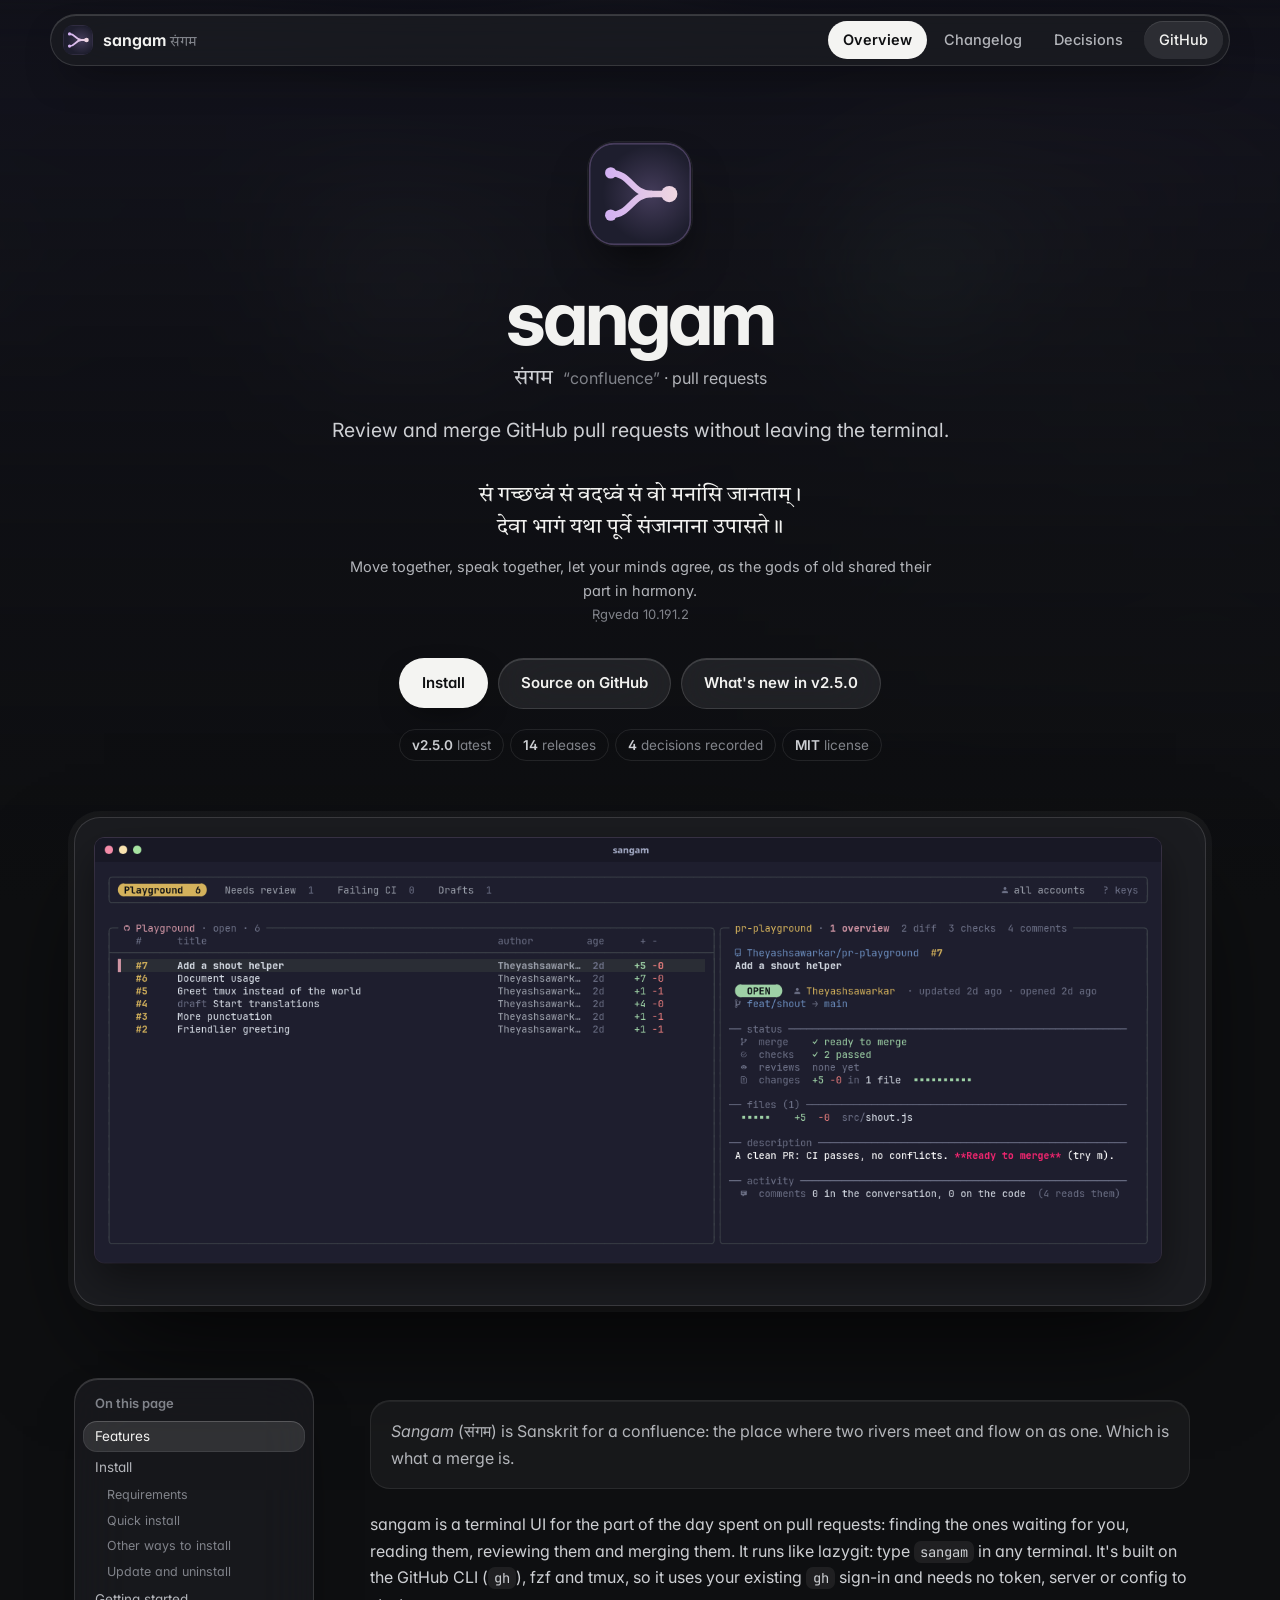
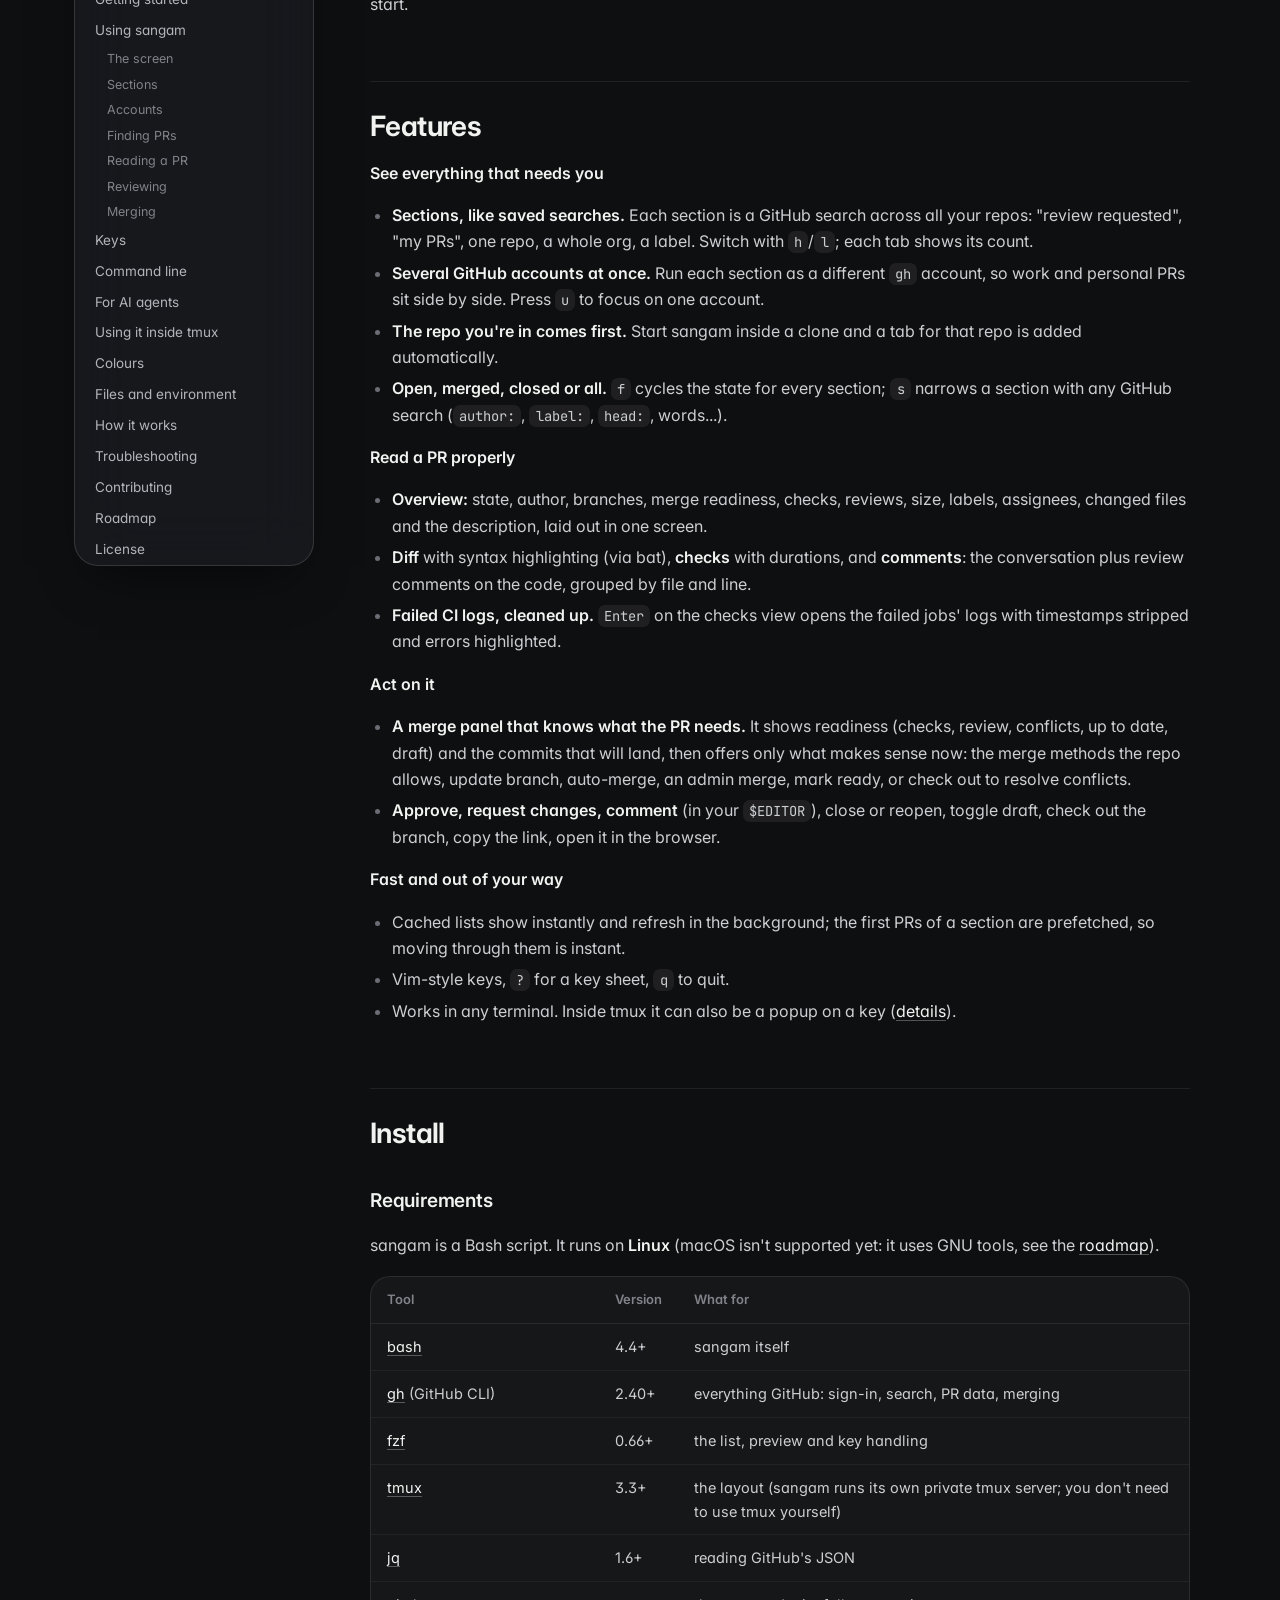
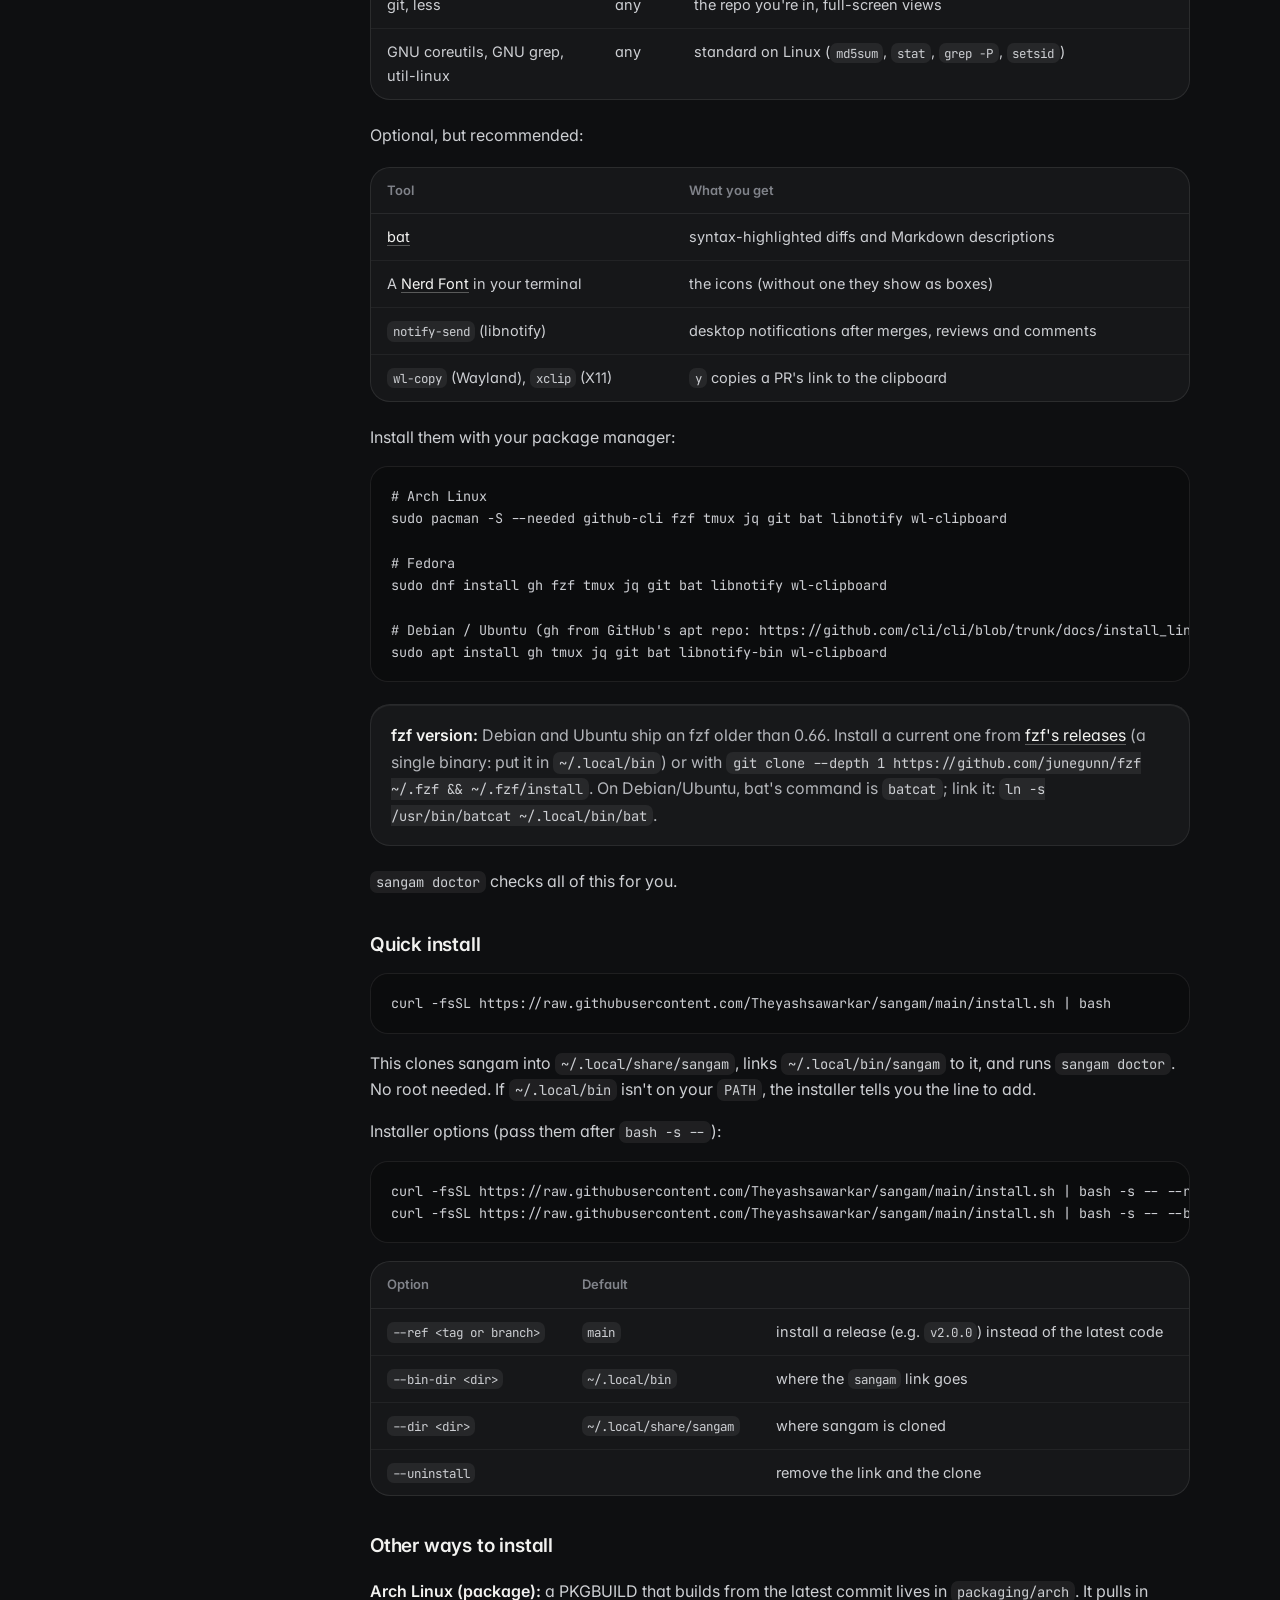
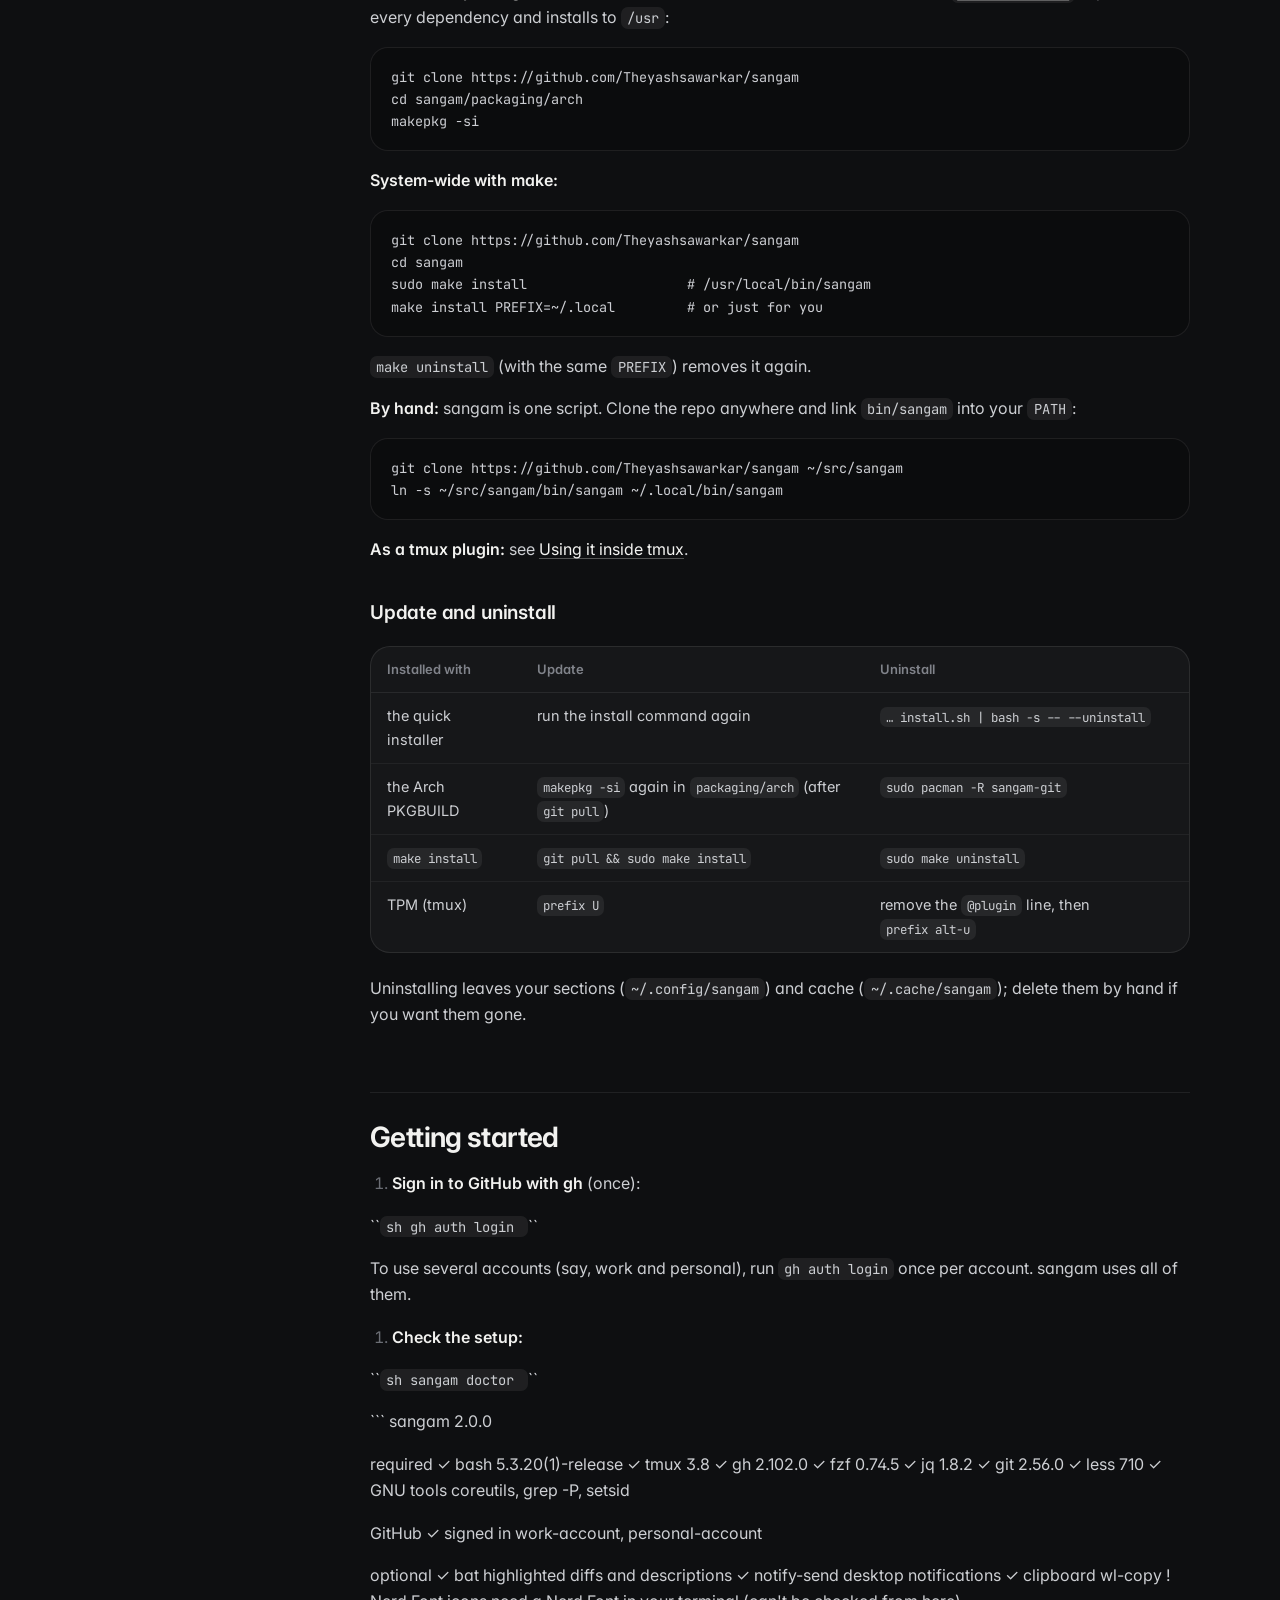
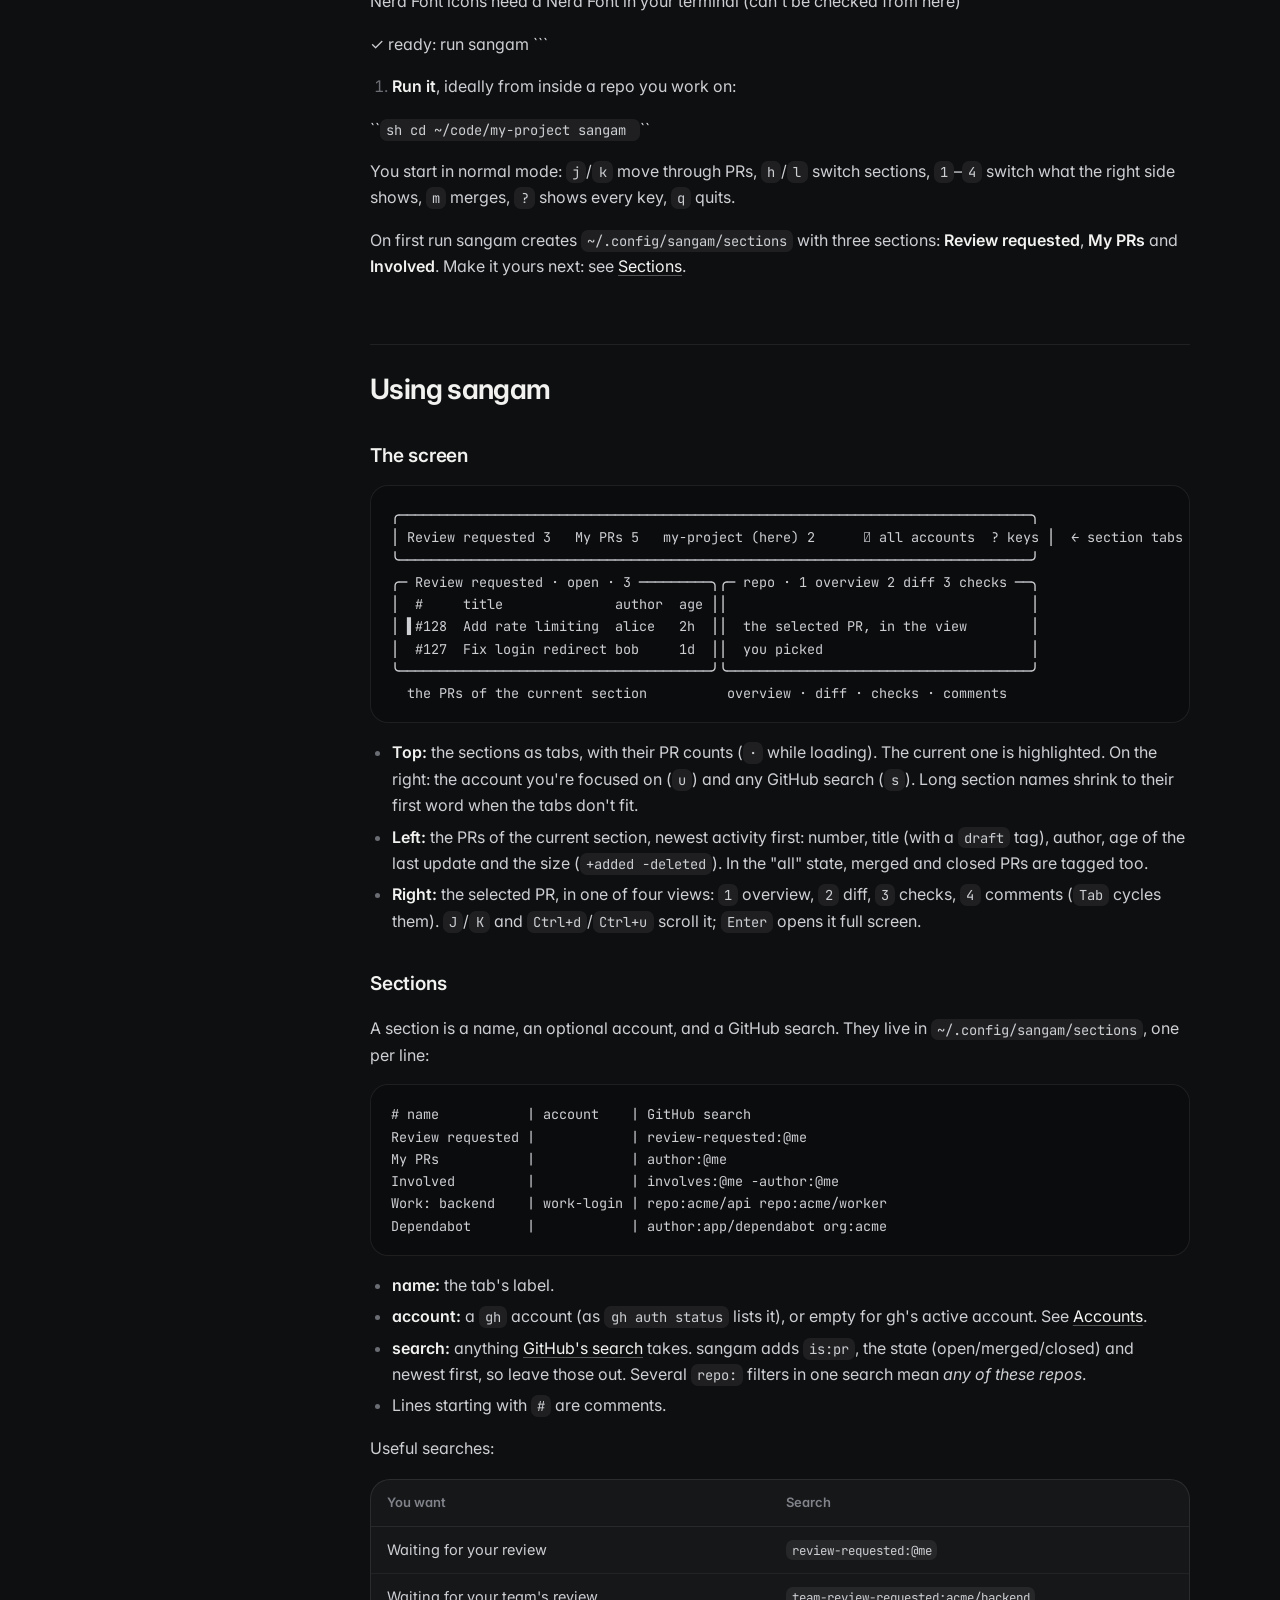
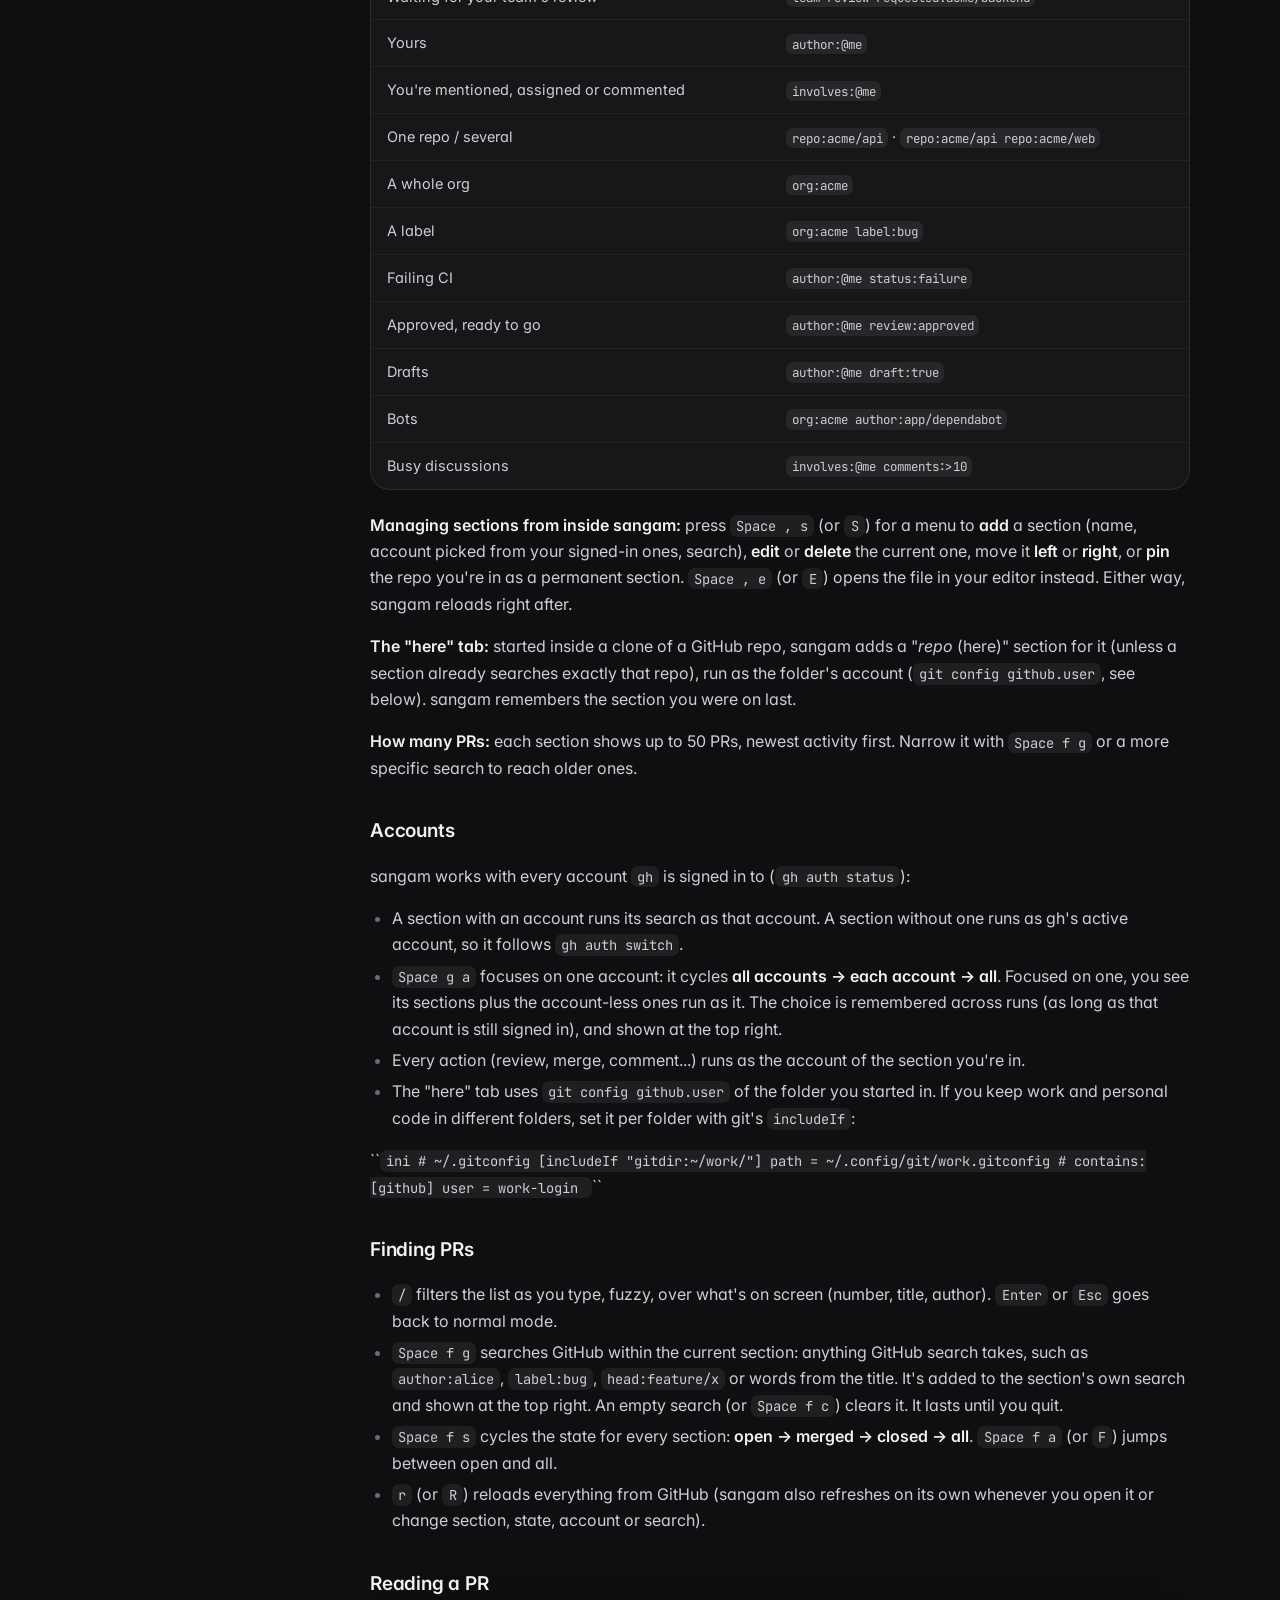
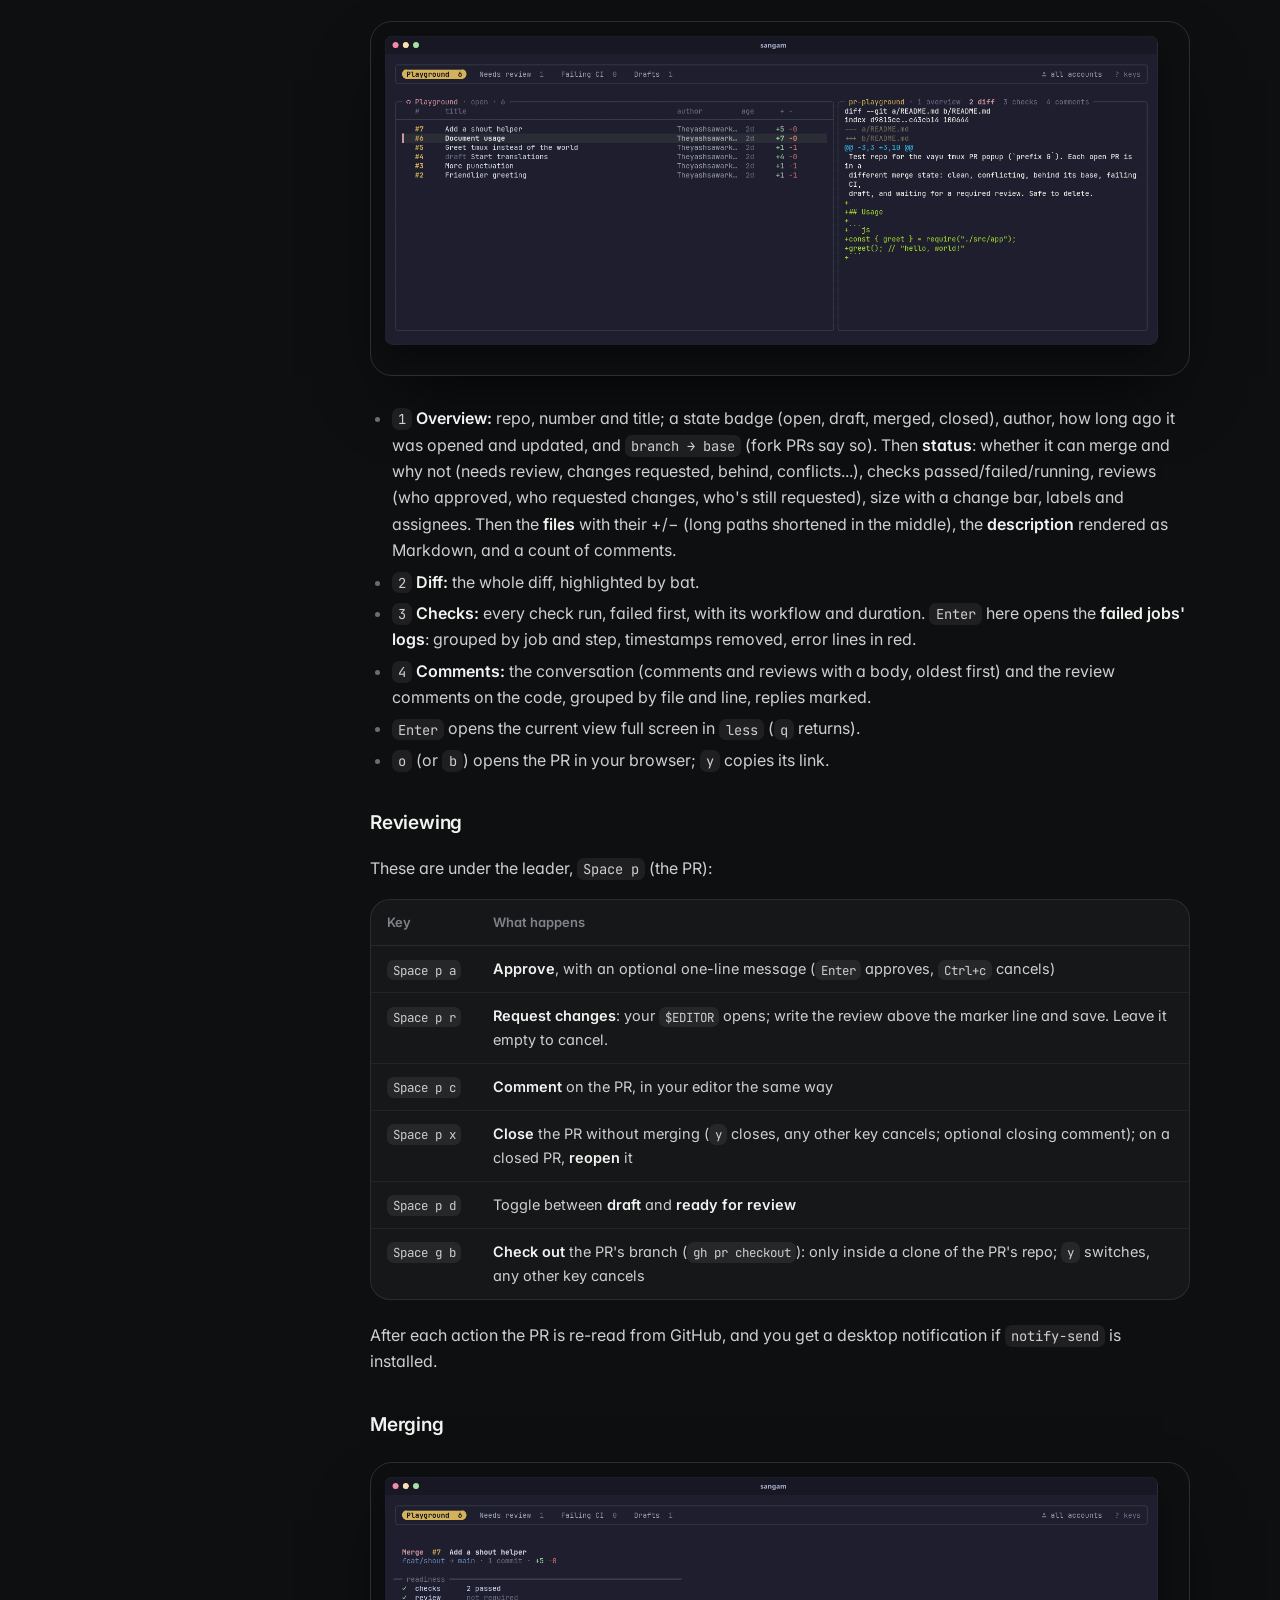
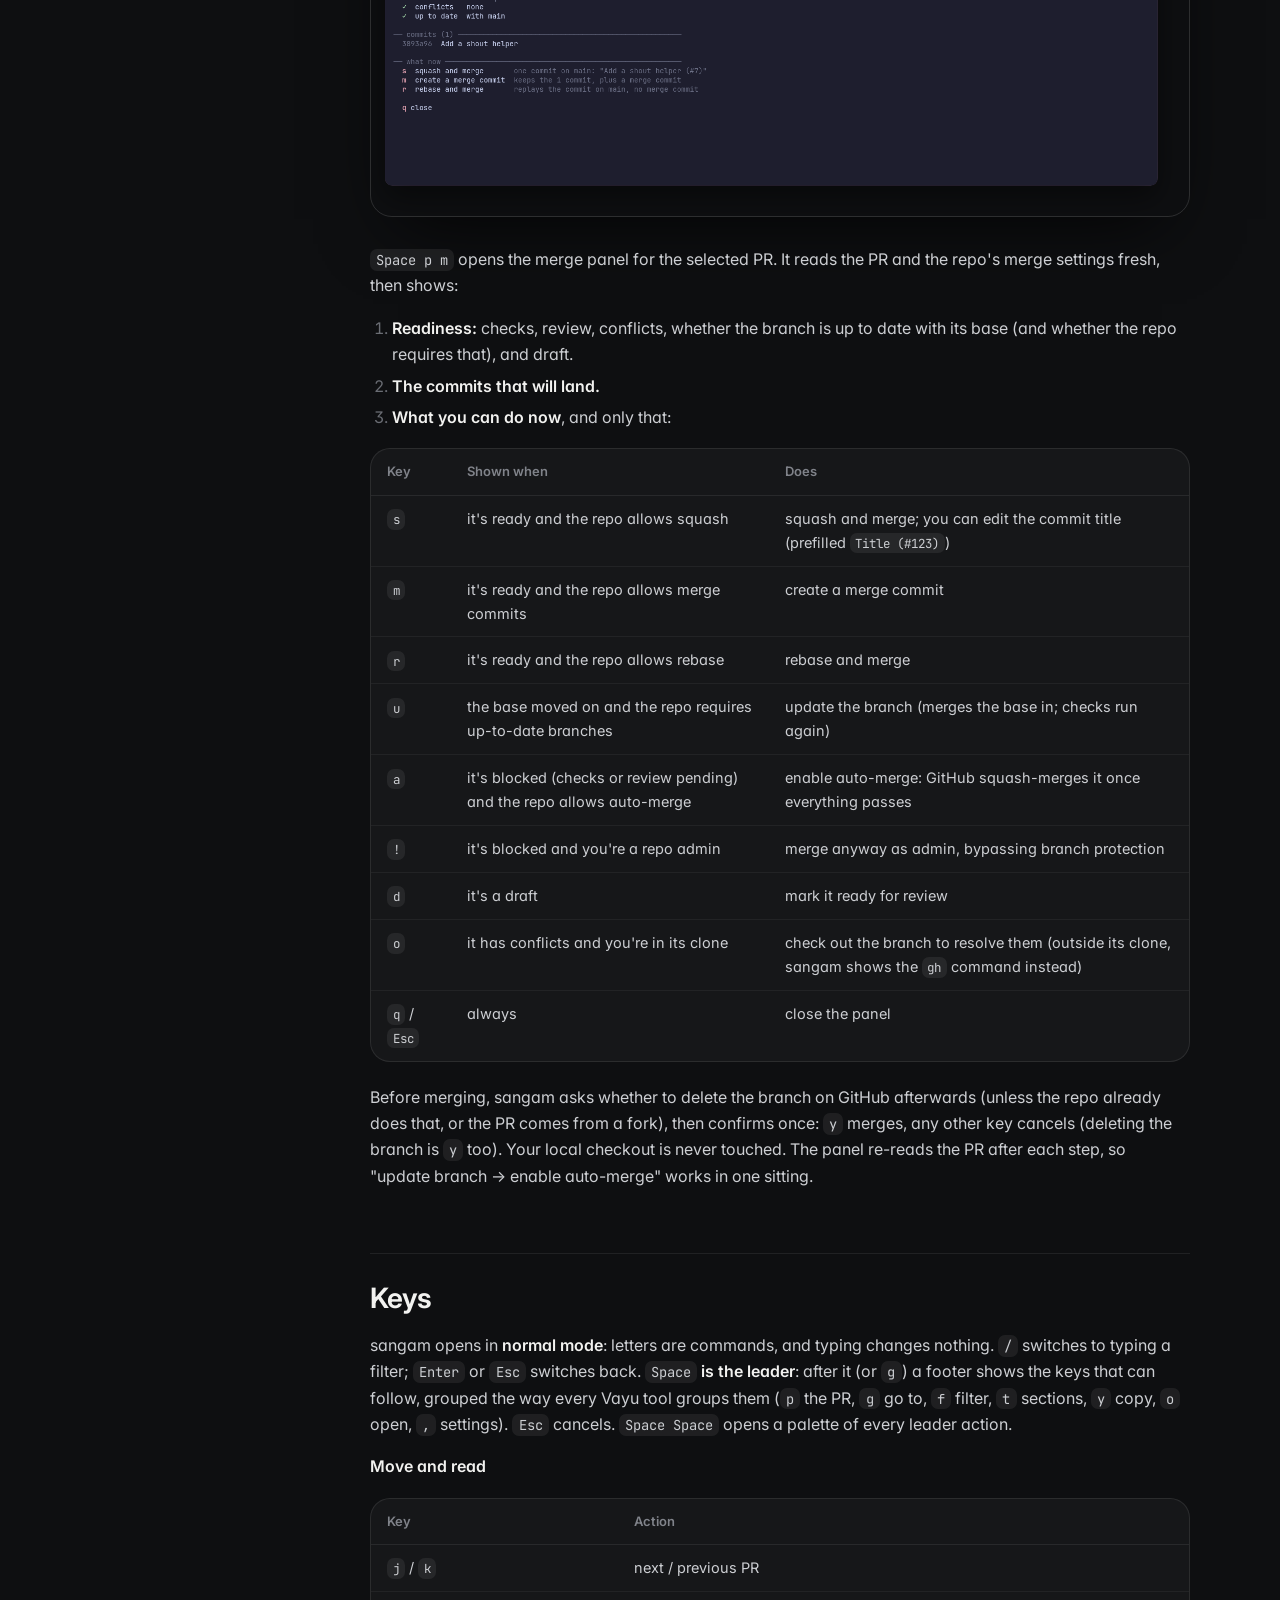
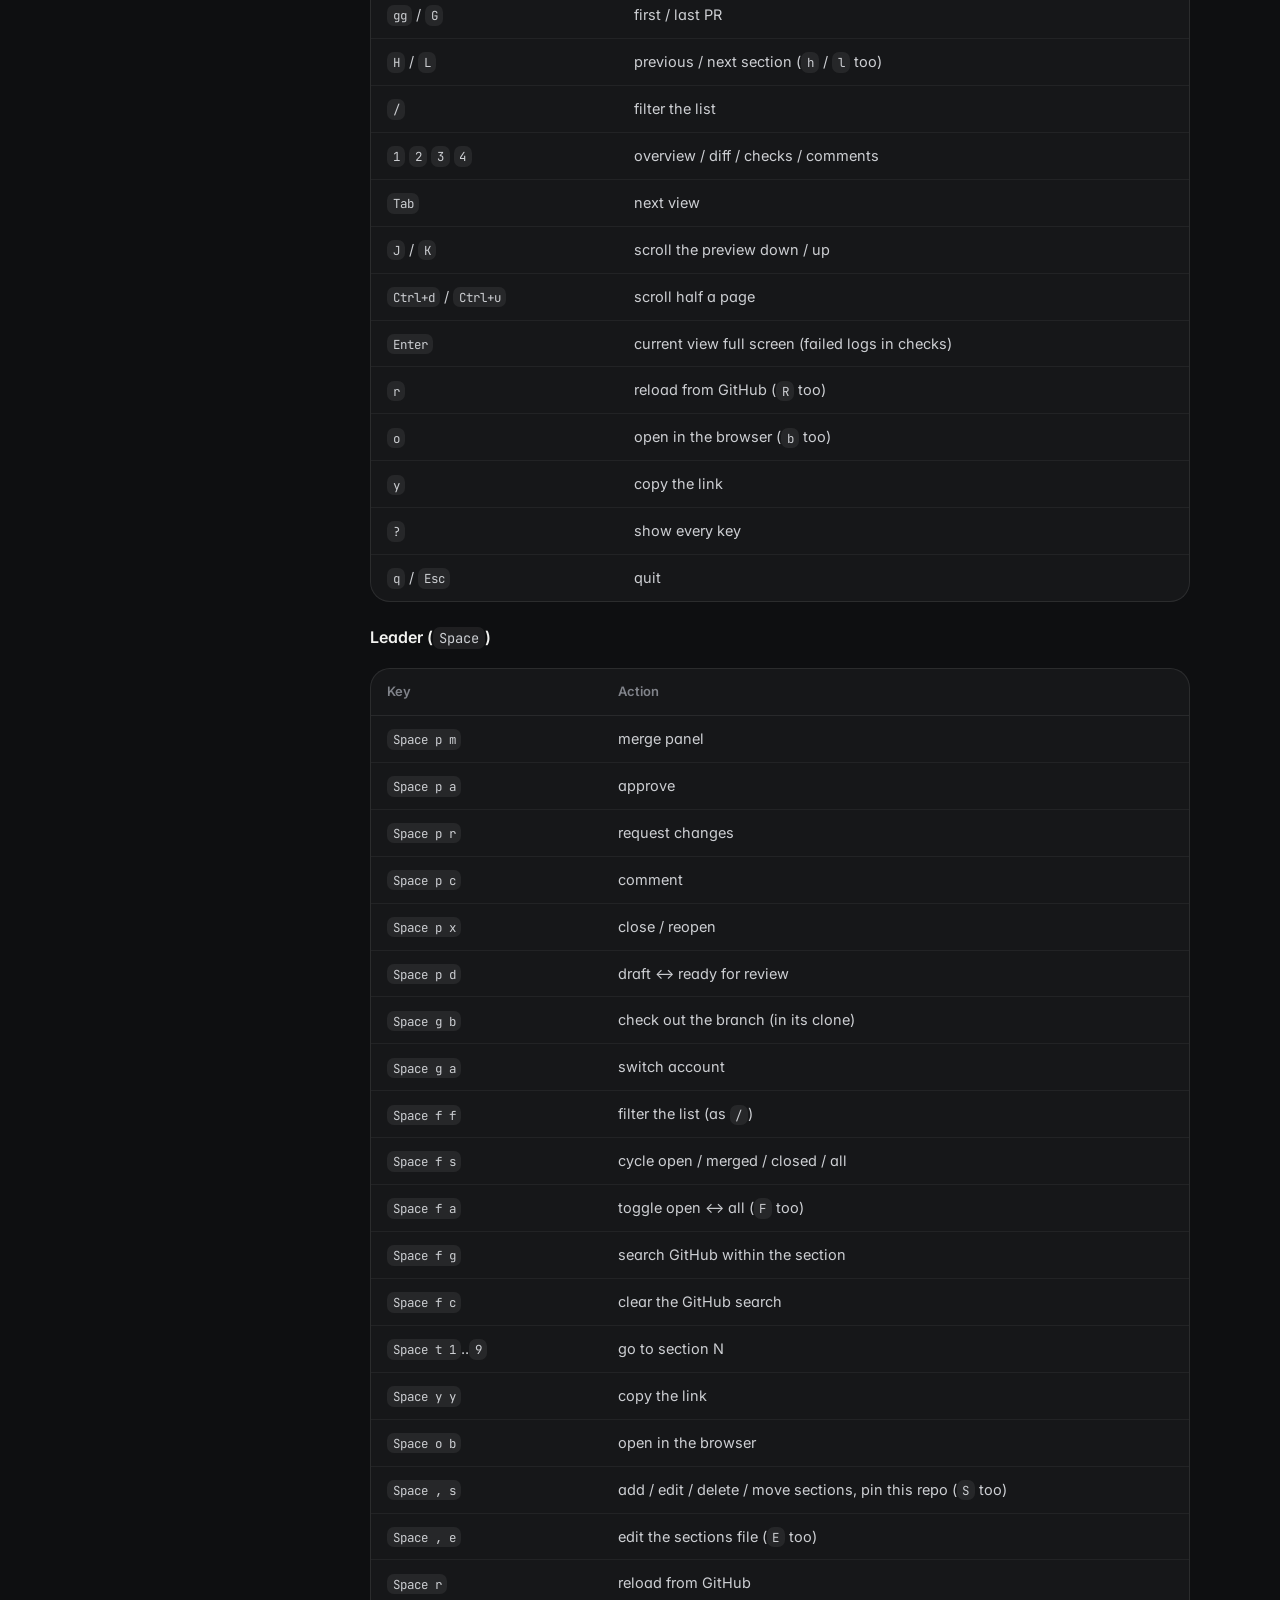
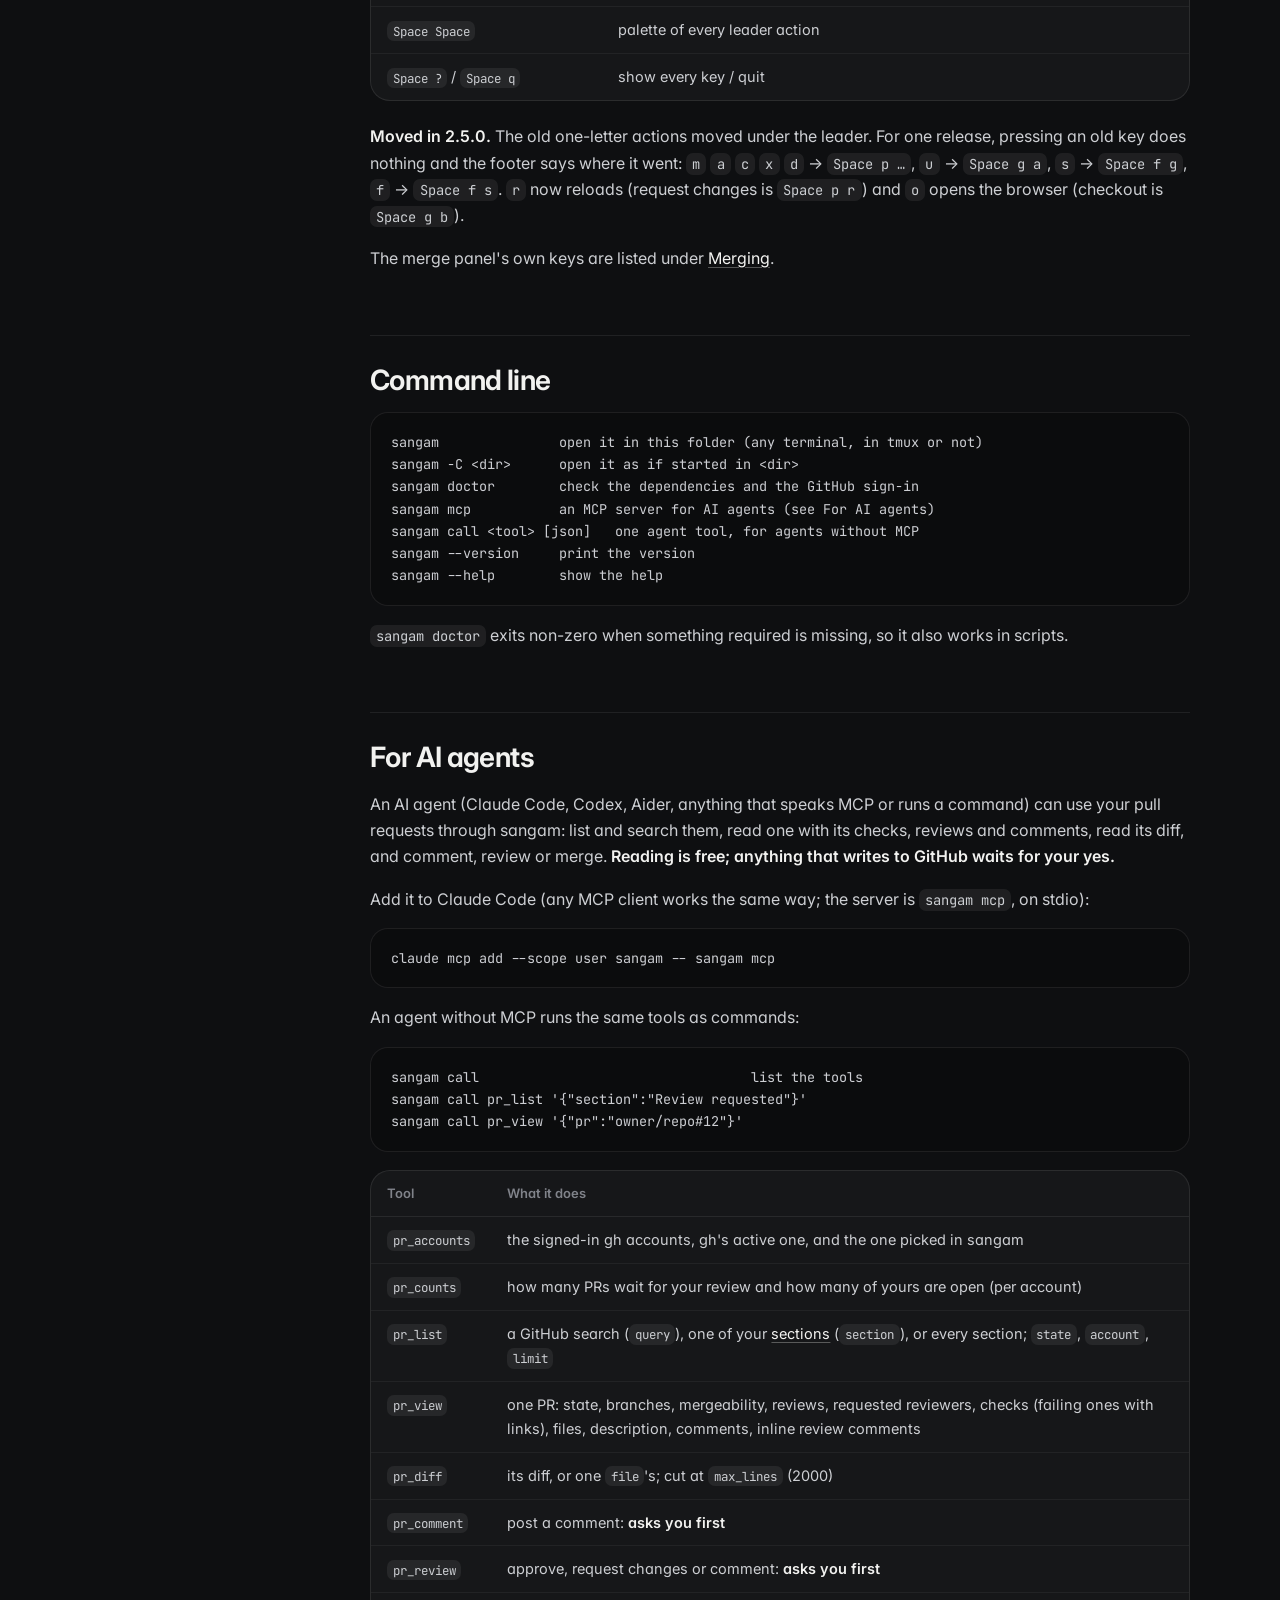
==== commit 1702b263: "Website: closer to Vayu's own Spatial site The tool's screenshot blurred behind the page, a centred " ====
--- a/docs/index.html
+++ b/docs/index.html
@@ -10,28 +10,27 @@
 <meta name="theme-color" content="#0e0f11">
 <link rel="icon" href="assets/logo.svg" type="image/svg+xml">
 <link rel="preconnect" href="https://fonts.googleapis.com">
-<link href="https://fonts.googleapis.com/css2?family=Inter:wght@400;500;600;700;800&family=JetBrains+Mono:wght@400;600&display=swap" rel="stylesheet">
+<link rel="preconnect" href="https://fonts.gstatic.com" crossorigin>
+<link href="https://fonts.googleapis.com/css2?family=Inter:wght@400;500;600;700&family=JetBrains+Mono:wght@400;500;600&family=Tiro+Devanagari+Sanskrit&display=swap" rel="stylesheet">
 <link rel="stylesheet" href="assets/site.css">
-<style>:root{--tool:#c9b6f2;--glow:#c9b6f22e}</style>
+<style>:root{--tool:#c9b6f2}.backdrop:before{background-image:url("assets/screenshots/overview.png")}</style>
 </head>
-<body>
+<body class="home">
+<div class="backdrop" aria-hidden="true"></div>
 <header class="top"><div class="in">
 <a class="brand" href="index.html"><img src="assets/logo.svg" alt=""><span>sangam <small>संगम</small></span></a>
-<nav><a href="index.html" class="on">Overview</a><a href="changelog.html" class="">Changelog</a><a href="adr/index.html" class=" hide">Decisions</a><a class="gh" href="https://github.com/Theyashsawarkar/sangam">GitHub ↗</a></nav></div></header>
-<section class="hero"><div class="in"><div>
-<div class="eyebrow">pull requests</div>
+<nav><a href="index.html" class="on">Overview</a><a href="changelog.html" class="">Changelog</a><a href="adr/index.html" class=" hide">Decisions</a><a class="gh" href="https://github.com/Theyashsawarkar/sangam">GitHub</a></nav></div></header>
+<header class="hero">
+<img class="logo" src="assets/logo.svg" alt="sangam logo" width="104" height="104">
 <h1>sangam</h1>
-<div class="sa">संगम <span>· “confluence”</span></div>
+<div class="sa"><b lang="sa">संगम</b> <i>“confluence”</i> · pull requests</div>
 <p class="lead">Review and merge GitHub pull requests without leaving the terminal.</p>
 <figure class="shloka"><p lang="sa">सं गच्छध्वं सं वदध्वं सं वो मनांसि जानताम् ।<br>देवा भागं यथा पूर्वे संजानाना उपासते ॥</p><figcaption>Move together, speak together, let your minds agree, as the gods of old shared their part in harmony. <cite>Ṛgveda 10.191.2</cite></figcaption></figure>
-<div class="cta"><a class="btn primary" href="#install">Install</a><a class="btn" href="https://github.com/Theyashsawarkar/sangam">GitHub ↗</a>
-<a class="btn" href="changelog.html">What's new in v2.5.0</a></div>
+<div class="cta"><a class="btn primary" href="#install">Install</a><a class="btn" href="https://github.com/Theyashsawarkar/sangam">Source on GitHub</a><a class="btn" href="changelog.html">What's new in v2.5.0</a></div>
 <div class="meta"><span><b>v2.5.0</b> latest</span><span><b>14</b> releases</span><span><b>4</b> decisions recorded</span><span><b>MIT</b> license</span></div>
-</div><img class="logo" src="assets/logo.svg" alt="sangam logo"></div></section>
+</header>
+<figure class="shot"><img src="assets/screenshots/overview.png" alt="sangam: section tabs on top, the pull requests of the current section on the left, the selected PR's overview on the right" fetchpriority="high"></figure>
 <div class="wrap"><aside class="toc"><b>On this page</b><a class="l2" href="#features">Features</a><a class="l2" href="#install">Install</a><a class="l3" href="#requirements">Requirements</a><a class="l3" href="#quick-install">Quick install</a><a class="l3" href="#other-ways-to-install">Other ways to install</a><a class="l3" href="#update-and-uninstall">Update and uninstall</a><a class="l2" href="#getting-started">Getting started</a><a class="l2" href="#using-sangam">Using sangam</a><a class="l3" href="#the-screen">The screen</a><a class="l3" href="#sections">Sections</a><a class="l3" href="#accounts">Accounts</a><a class="l3" href="#finding-prs">Finding PRs</a><a class="l3" href="#reading-a-pr">Reading a PR</a><a class="l3" href="#reviewing">Reviewing</a><a class="l3" href="#merging">Merging</a><a class="l2" href="#keys">Keys</a><a class="l2" href="#command-line">Command line</a><a class="l2" href="#for-ai-agents">For AI agents</a><a class="l2" href="#using-it-inside-tmux">Using it inside tmux</a><a class="l2" href="#colours">Colours</a><a class="l2" href="#files-and-environment">Files and environment</a><a class="l2" href="#how-it-works">How it works</a><a class="l2" href="#troubleshooting">Troubleshooting</a><a class="l2" href="#contributing">Contributing</a><a class="l2" href="#roadmap">Roadmap</a><a class="l2" href="#license">License</a></aside><article>
-<p align="center">
-  <img alt="sangam: section tabs on top, the pull requests of the current section on the left, the selected PR's overview on the right" src="assets/screenshots/overview.png" width="100%">
-</p>
 <blockquote><p><em>Sangam</em> (संगम) is Sanskrit for a confluence: the place where two rivers meet and flow on as one. Which is what a merge is.</p></blockquote>
 <p>sangam is a terminal UI for the part of the day spent on pull requests: finding the ones waiting for you, reading them, reviewing them and merging them. It runs like lazygit: type <code>sangam</code> in any terminal. It's built on the GitHub CLI (<code>gh</code>), fzf and tmux, so it uses your existing <code>gh</code> sign-in and needs no token, server or config to start.</p>
 <h2 id="features"><a class="anchor" href="#features">#</a>Features</h2>
@@ -226,11 +225,11 @@
 <h2 id="license"><a class="anchor" href="#license">#</a>License</h2>
 <p><a href="https://github.com/Theyashsawarkar/sangam/blob/main/LICENSE">MIT</a>. sangam is part of <a href="https://github.com/Theyashsawarkar/vayu">Vayu</a>, a keyboard-driven Arch Linux desktop, and works anywhere on its own. Built on the shoulders of <a href="https://cli.github.com">gh</a>, <a href="https://github.com/junegunn/fzf">fzf</a>, <a href="https://github.com/tmux/tmux">tmux</a>, <a href="https://jqlang.org">jq</a> and <a href="https://github.com/sharkdp/bat">bat</a>.</p>
 </article></div>
-<footer><div class="in"><div><h4>Desktop</h4><a href="https://vayu.theyashsawarkar.dev/" class="">vayu <span>वायु · the keyboard-driven Wayland desktop</span></a></div><div><h4>Apps</h4><a href="https://kosha.theyashsawarkar.dev/" class="">kosha <span>कोश · package manager</span></a><a href="https://nada.theyashsawarkar.dev/" class="">nada <span>नाद · music player</span></a><a href="https://drishya.theyashsawarkar.dev/" class="">drishya <span>दृश्य · video player</span></a><a href="https://darshan.theyashsawarkar.dev/" class="">darshan <span>दर्शन · document viewer</span></a><a href="https://sangam.theyashsawarkar.dev/" class="me">sangam <span>संगम · pull requests in the terminal</span></a><a href="https://narada.theyashsawarkar.dev/" class="">narada <span>नारद · mail and chat in the terminal</span></a><a href="https://pattan.theyashsawarkar.dev/" class="">pattan <span>पत्तन · ports and tunnels</span></a><a href="https://nauka.theyashsawarkar.dev/" class="">nauka <span>नौका · Docker in the terminal</span></a><a href="https://vaikhari.theyashsawarkar.dev/" class="">vaikhari <span>वैखरी · posts to X and LinkedIn</span></a><a href="https://dvarapala.theyashsawarkar.dev/" class="">dvarapala <span>द्वारपाल · commands for AI agents, approved</span></a><a href="https://pramana.theyashsawarkar.dev/" class="">pramana <span>प्रमाण · password prompts</span></a><a href="https://vesha.theyashsawarkar.dev/" class="">vesha <span>वेष · Claude Code accounts</span></a><a href="https://vishvakarma.theyashsawarkar.dev/" class="">vishvakarma <span>विश्वकर्मा · skills for every AI agent</span></a><a href="https://sutradhar.theyashsawarkar.dev/" class="">sutradhar <span>सूत्रधार · browser hands for AI agents</span></a><a href="https://ekatva.theyashsawarkar.dev/" class="">ekatva <span>एकत्व · phone and laptop, linked</span></a><a href="https://vagdevi.theyashsawarkar.dev/" class="">vagdevi <span>वाग्देवी · book reader for Android</span></a><a href="https://varna.theyashsawarkar.dev/" class="">varna <span>वर्ण · theme engine</span></a><a href="https://vinyasa.theyashsawarkar.dev/" class="">vinyasa <span>विन्यास · settings</span></a><a href="https://vyakarana.theyashsawarkar.dev/" class="">vyakarana <span>व्याकरण · key grammar</span></a></div><div><h4>Vyom</h4><a href="https://vyom.theyashsawarkar.dev/" class="">vyom <span>व्योम · panels runtime</span></a></div><div><h4>Vyom tools</h4><a href="https://dvara.theyashsawarkar.dev/" class="">dvara <span>द्वार · apps</span></a><a href="https://ganit.theyashsawarkar.dev/" class="">ganit <span>गणित · calculator</span></a><a href="https://smriti.theyashsawarkar.dev/" class="">smriti <span>स्मृति · clipboard</span></a><a href="https://bhava.theyashsawarkar.dev/" class="">bhava <span>भाव · emoji</span></a><a href="https://tarang.theyashsawarkar.dev/" class="">tarang <span>तरंग · Wi‑Fi</span></a><a href="https://setu.theyashsawarkar.dev/" class="">setu <span>सेतु · Bluetooth</span></a><a href="https://doot.theyashsawarkar.dev/" class="">doot <span>दूत · phone</span></a><a href="https://patra.theyashsawarkar.dev/" class="">patra <span>पात्र · Docker</span></a><a href="https://akashvani.theyashsawarkar.dev/" class="">akashvani <span>आकाशवाणी · notifications</span></a><a href="https://raga.theyashsawarkar.dev/" class="">raga <span>राग · YouTube</span></a><a href="https://mudra.theyashsawarkar.dev/" class="">mudra <span>मुद्रा · keybindings</span></a><a href="https://urja.theyashsawarkar.dev/" class="">urja <span>ऊर्जा · battery</span></a><a href="https://vishram.theyashsawarkar.dev/" class="">vishram <span>विश्राम · power menu</span></a><a href="https://kendra.theyashsawarkar.dev/" class="">kendra <span>केन्द्र · quick settings</span></a><a href="https://darpana.theyashsawarkar.dev/" class="">darpana <span>दर्पण · phone, mirrored</span></a></div></div>
-<div class="bottom">sangam is free software under the MIT license · <a href="https://github.com/Theyashsawarkar/sangam">source</a> · <a href="https://github.com/Theyashsawarkar/sangam/issues">issues</a> · <a href="changelog.html">changelog</a> · part of <a href="https://vayu.theyashsawarkar.dev/">Vayu</a></div></footer>
+<footer><div class="in glass"><div class=""><h4>Desktop</h4><div class="list"><a href="https://vayu.theyashsawarkar.dev/" class="">vayu <span>the keyboard-driven Wayland desktop</span></a></div></div><div class="g2"><h4>Apps</h4><div class="list"><a href="https://kosha.theyashsawarkar.dev/" class="">kosha <span>package manager</span></a><a href="https://nada.theyashsawarkar.dev/" class="">nada <span>music player</span></a><a href="https://drishya.theyashsawarkar.dev/" class="">drishya <span>video player</span></a><a href="https://darshan.theyashsawarkar.dev/" class="">darshan <span>document viewer</span></a><a href="https://sangam.theyashsawarkar.dev/" class="me" aria-current="page">sangam <span>pull requests in the terminal</span></a><a href="https://narada.theyashsawarkar.dev/" class="">narada <span>mail and chat in the terminal</span></a><a href="https://pattan.theyashsawarkar.dev/" class="">pattan <span>ports and tunnels</span></a><a href="https://nauka.theyashsawarkar.dev/" class="">nauka <span>Docker in the terminal</span></a><a href="https://vaikhari.theyashsawarkar.dev/" class="">vaikhari <span>posts to X and LinkedIn</span></a><a href="https://dvarapala.theyashsawarkar.dev/" class="">dvarapala <span>commands for AI agents, approved</span></a><a href="https://pramana.theyashsawarkar.dev/" class="">pramana <span>password prompts</span></a><a href="https://vesha.theyashsawarkar.dev/" class="">vesha <span>Claude Code accounts</span></a><a href="https://vishvakarma.theyashsawarkar.dev/" class="">vishvakarma <span>skills for every AI agent</span></a><a href="https://sutradhar.theyashsawarkar.dev/" class="">sutradhar <span>browser hands for AI agents</span></a><a href="https://ekatva.theyashsawarkar.dev/" class="">ekatva <span>phone and laptop, linked</span></a><a href="https://vagdevi.theyashsawarkar.dev/" class="">vagdevi <span>book reader for Android</span></a><a href="https://varna.theyashsawarkar.dev/" class="">varna <span>theme engine</span></a><a href="https://vinyasa.theyashsawarkar.dev/" class="">vinyasa <span>settings</span></a><a href="https://vyakarana.theyashsawarkar.dev/" class="">vyakarana <span>key grammar</span></a></div></div><div class=""><h4>Vyom</h4><div class="list"><a href="https://vyom.theyashsawarkar.dev/" class="">vyom <span>panels runtime</span></a></div></div><div class="g2"><h4>Vyom tools</h4><div class="list"><a href="https://dvara.theyashsawarkar.dev/" class="">dvara <span>apps</span></a><a href="https://ganit.theyashsawarkar.dev/" class="">ganit <span>calculator</span></a><a href="https://smriti.theyashsawarkar.dev/" class="">smriti <span>clipboard</span></a><a href="https://bhava.theyashsawarkar.dev/" class="">bhava <span>emoji</span></a><a href="https://tarang.theyashsawarkar.dev/" class="">tarang <span>Wi‑Fi</span></a><a href="https://setu.theyashsawarkar.dev/" class="">setu <span>Bluetooth</span></a><a href="https://doot.theyashsawarkar.dev/" class="">doot <span>phone</span></a><a href="https://patra.theyashsawarkar.dev/" class="">patra <span>Docker</span></a><a href="https://akashvani.theyashsawarkar.dev/" class="">akashvani <span>notifications</span></a><a href="https://raga.theyashsawarkar.dev/" class="">raga <span>YouTube</span></a><a href="https://mudra.theyashsawarkar.dev/" class="">mudra <span>keybindings</span></a><a href="https://urja.theyashsawarkar.dev/" class="">urja <span>battery</span></a><a href="https://vishram.theyashsawarkar.dev/" class="">vishram <span>power menu</span></a><a href="https://kendra.theyashsawarkar.dev/" class="">kendra <span>quick settings</span></a><a href="https://darpana.theyashsawarkar.dev/" class="">darpana <span>phone, mirrored</span></a></div></div></div>
+<div class="bottom"><span>sangam is free software under the MIT license.</span><a href="https://github.com/Theyashsawarkar/sangam">Source</a><a href="https://github.com/Theyashsawarkar/sangam/issues">Report a problem</a><a href="changelog.html">Changelog</a><span>Part of <a href="https://vayu.theyashsawarkar.dev/">Vayu</a>.</span></div></footer>
 <script>
-document.querySelectorAll('pre.code').forEach(p=>{const b=document.createElement('button');b.className='copy';b.textContent='Copy';
-b.onclick=()=>{navigator.clipboard.writeText(p.innerText.replace(/^Copy/,'')).then(()=>{b.textContent='Copied';setTimeout(()=>b.textContent='Copy',1200)})};p.appendChild(b)});
+document.querySelectorAll('pre.code').forEach(p=>{const b=document.createElement('button');b.className='copy';b.type='button';b.textContent='Copy';
+b.onclick=()=>{navigator.clipboard.writeText(p.querySelector('code').innerText).then(()=>{b.textContent='Copied';b.classList.add('done');setTimeout(()=>{b.textContent='Copy';b.classList.remove('done')},1400)})};p.appendChild(b)});
 const links=[...document.querySelectorAll('.toc a')];if(links.length){const hs=links.map(a=>document.getElementById(a.hash.slice(1))).filter(Boolean);
 const on=()=>{let cur=hs[0];for(const h of hs){if(h.getBoundingClientRect().top<120)cur=h}links.forEach(a=>a.classList.toggle('on',cur&&a.hash==='#'+cur.id))};
 addEventListener('scroll',on,{passive:true});on()}
--- a/docs/assets/site.css
+++ b/docs/assets/site.css
@@ -1,100 +1,131 @@
-/* Vayu's Spatial look: graphite glass that floats, very round, colour only
-   where it means something. The near-white accent is where you act (links,
-   the main button); the tool's own colour (--tool) is only its signature:
-   the logo's glow, the shloka's line, the release dots. */
+/* Vayu's Spatial look (the same as vayu.theyashsawarkar.dev): graphite
+   glass floating over the tool's own screenshot, blurred far out of focus;
+   very round; where you are is a near-white pill or brighter glass; no
+   glows; colour only where it means something. The tool's own colour
+   (--tool) is only its signature: the release dots. */
 :root{--crust:#0e0f11;--mantle:#141518;--base:#1b1c20;--s0:#2a2c31;--s1:#3a3c42;--ov0:#6a6d74;--ov1:#80838a;
---sub0:#b3b5ba;--sub1:#cdcfd3;--text:#f2f2f0;--accent:#f4f4f2;--green:#8ee2a6;--peach:#f7b07d;--red:#ff9389;--blue:#93c4ff;
---glass:rgba(255,255,255,.045);--rim:rgba(255,255,255,.10);--lit:inset 0 1px 0 rgba(255,255,255,.08);
---ui:"Inter","Segoe UI",system-ui,sans-serif;--mono:"JetBrains Mono","JetBrainsMono Nerd Font",ui-monospace,monospace}
+--sub0:#b3b5ba;--sub1:#cdcfd3;--text:#f2f2f0;--accent:#f4f4f2;--green:#8ee2a6;--peach:#f7b07d;--red:#ff9389;--blue:#93c4ff;--yellow:#f3d47f;
+--glass:rgba(52,54,60,.44);--hi:rgba(255,255,255,.09);--rim:rgba(255,255,255,.13);--lit:inset 0 1px 0 rgba(255,255,255,.15);
+--float:0 30px 70px -24px rgba(0,0,0,.7),0 2px 6px rgba(0,0,0,.25);--blur:blur(28px) saturate(160%);
+--ui:"Inter","Adwaita Sans",system-ui,sans-serif;--mono:"JetBrains Mono","JetBrainsMono Nerd Font",ui-monospace,monospace;
+--sa:"Tiro Devanagari Sanskrit","Noto Serif Devanagari",serif;color-scheme:dark}
 *{box-sizing:border-box}html{scroll-behavior:smooth;scroll-padding-top:96px}
-body{margin:0;background:var(--crust);color:var(--text);font:16px/1.65 var(--ui);-webkit-font-smoothing:antialiased}
-a{color:var(--accent);text-decoration:underline;text-decoration-color:rgba(244,244,242,.28);text-underline-offset:3px}
-a:hover{text-decoration-color:var(--accent)}
+body{margin:0;min-height:100vh;background:var(--crust);color:var(--text);font:16px/1.65 var(--ui);-webkit-font-smoothing:antialiased;font-feature-settings:"cv11","ss01"}
+/* the backdrop: the tool's screenshot, out of focus, fading to graphite */
+.backdrop{position:fixed;inset:0;z-index:-1;overflow:hidden;pointer-events:none}
+.backdrop:before{content:"";position:absolute;inset:-12%;background:center/cover no-repeat;filter:blur(64px) saturate(1.25) brightness(.62);transform:translateZ(0)}
+.backdrop:after{content:"";position:absolute;inset:0;background:linear-gradient(to bottom,rgba(14,15,17,.25),rgba(14,15,17,.8) 60%,var(--crust))}
+.backdrop.none:before{background:radial-gradient(60% 50% at 50% 0%,color-mix(in srgb,var(--tool) 22%,transparent),transparent 70%);filter:none}
+.sub .backdrop:after{background:linear-gradient(to bottom,rgba(14,15,17,.55),rgba(14,15,17,.93) 45%,var(--crust))}
+a{color:var(--accent);text-decoration:underline;text-decoration-color:rgba(244,244,242,.3);text-underline-offset:3px}
+a:hover{text-decoration-color:currentColor}
 code{font:.86em var(--mono);background:rgba(255,255,255,.07);padding:.14em .45em;border-radius:7px;color:var(--sub1)}
+kbd{display:inline-block;min-width:1.7em;padding:.05em .45em;font:500 .8em/1.6 var(--mono);text-align:center;color:var(--text);background:rgba(255,255,255,.08);border:1px solid rgba(255,255,255,.14);border-bottom-width:2px;border-radius:8px}
 img{max-width:100%;height:auto}
-:focus-visible{outline:2px solid var(--accent);outline-offset:3px;border-radius:8px}
-/* nav: a floating glass pill */
-.top{position:sticky;top:12px;z-index:20;padding:0 16px}
-.top .in{max-width:1240px;margin:0 auto;padding:8px 10px 8px 16px;display:flex;align-items:center;gap:22px;
-border-radius:999px;background:rgba(27,28,32,.62);border:1px solid var(--rim);box-shadow:var(--lit),0 18px 40px rgba(0,0,0,.35);
-backdrop-filter:blur(24px) saturate(1.5);-webkit-backdrop-filter:blur(24px) saturate(1.5)}
-.brand{display:flex;align-items:center;gap:10px;font-weight:650;font-size:16.5px;color:var(--text);text-decoration:none}
-.brand img{width:28px;height:28px;border-radius:9px}.brand small{font-weight:500;color:var(--ov1);font-size:13px}
-.top nav{display:flex;gap:4px;margin-left:auto;flex-wrap:wrap}
-.top nav a{color:var(--sub0);padding:6px 14px;border-radius:999px;font-size:14.5px;text-decoration:none}
-.top nav a:hover{background:rgba(255,255,255,.07);color:var(--text)}
-.top nav a.on{background:rgba(255,255,255,.14);color:var(--text);box-shadow:var(--lit)}
-.top nav a.gh{background:var(--accent);color:var(--crust);font-weight:600}.top nav a.gh:hover{background:#fff}
-/* hero: the tool's light in a dark room */
-.hero{position:relative;overflow:hidden;margin-top:-64px;padding-top:64px}
-.hero:before{content:"";position:absolute;inset:-30% -10% auto;height:720px;
-background:radial-gradient(640px 340px at 18% 32%,var(--glow),transparent 70%),radial-gradient(520px 300px at 86% 8%,rgba(255,255,255,.06),transparent 70%);pointer-events:none}
-.hero .in{position:relative;max-width:1240px;margin:0 auto;padding:84px 24px 60px;display:grid;grid-template-columns:minmax(0,1fr) auto;gap:48px;align-items:center}
-.eyebrow{display:inline-flex;align-items:center;gap:8px;font:500 13.5px var(--ui);color:var(--sub1);padding:5px 13px 5px 11px;border-radius:999px;
-background:var(--glass);border:1px solid var(--rim);box-shadow:var(--lit)}
-.eyebrow:before{content:"";width:7px;height:7px;border-radius:50%;background:var(--tool)}
-.hero h1{font-size:clamp(42px,6vw,68px);line-height:1.02;margin:18px 0 8px;letter-spacing:-.035em;font-weight:700}
-.hero .sa{font-size:22px;color:var(--sub1);margin-bottom:22px}.hero .sa span{color:var(--ov1)}
-.hero .shloka{margin:0 0 28px;padding:16px 20px;border-radius:22px;background:var(--glass);border:1px solid var(--rim);box-shadow:var(--lit),inset 3px 0 0 var(--tool);max-width:720px}
-.hero .shloka p{margin:0 0 6px;font-size:18px;line-height:1.6;color:var(--text)}.hero .shloka figcaption{font-size:14px;color:var(--sub0)}.hero .shloka cite{color:var(--ov1);font-style:normal;white-space:nowrap}
-.hero p.lead{font-size:19px;color:var(--sub0);max-width:680px;margin:0 0 28px}
-.cta{display:flex;gap:10px;flex-wrap:wrap}
-.btn{display:inline-flex;align-items:center;gap:8px;padding:11px 20px;border-radius:999px;font-weight:600;font-size:15px;color:var(--text);
-background:rgba(255,255,255,.07);border:1px solid var(--rim);box-shadow:var(--lit);text-decoration:none}
-.btn:hover{background:rgba(255,255,255,.12)}
-.btn.primary{background:var(--accent);color:var(--crust);border-color:transparent;box-shadow:none}.btn.primary:hover{background:#fff}
-.hero .logo{width:184px;height:184px;filter:drop-shadow(0 28px 56px var(--glow))}
-.meta{display:flex;gap:18px;flex-wrap:wrap;margin-top:24px;color:var(--ov1);font-size:14px}.meta b{color:var(--sub1);font-weight:600}
-/* layout */
-.wrap{max-width:1240px;margin:0 auto;padding:44px 24px 88px;display:grid;grid-template-columns:230px minmax(0,1fr);gap:52px}
-.toc{position:sticky;top:96px;align-self:start;max-height:calc(100vh - 116px);overflow:auto;font-size:14px;padding-right:6px}
-.toc b{display:block;font-size:13px;font-weight:600;color:var(--ov1);margin:0 0 10px 12px}
-.toc a{display:block;color:var(--sub0);padding:5px 12px;border-radius:12px;text-decoration:none}
-.toc a.l3{padding-left:24px;font-size:13px;color:var(--ov1)}
-.toc a:hover{color:var(--text);background:rgba(255,255,255,.04)}
-.toc a.on{color:var(--text);background:rgba(255,255,255,.09);box-shadow:var(--lit)}
-article{min-width:0}
-article h2{font-size:30px;letter-spacing:-.02em;margin:60px 0 14px;padding-top:6px;font-weight:650}
-article h2:first-child{margin-top:0}
-article h3{font-size:20px;margin:34px 0 10px;font-weight:600}article h4{font-size:16px;margin:24px 0 8px;color:var(--sub1)}
-article p,article li{color:var(--sub1)}
+:focus-visible{outline:2px solid var(--accent);outline-offset:3px;border-radius:10px}
+.glass{background:var(--glass);-webkit-backdrop-filter:var(--blur);backdrop-filter:var(--blur);border:1px solid var(--rim);box-shadow:var(--lit),var(--float)}
+/* nav: a floating glass capsule; the page you're on is the near-white pill */
+.top{position:sticky;top:0;z-index:20;padding:14px 24px 0}
+.top .in{max-width:1180px;margin:0 auto;padding:6px 6px 6px 10px;display:flex;align-items:center;gap:18px;border-radius:999px;
+background:rgba(30,31,35,.62);-webkit-backdrop-filter:var(--blur);backdrop-filter:var(--blur);border:1px solid var(--rim);box-shadow:var(--lit),0 18px 40px -18px rgba(0,0,0,.7)}
+.brand{display:flex;align-items:center;gap:10px;font-weight:650;font-size:16px;color:var(--text);text-decoration:none;padding:2px 6px 2px 2px;border-radius:999px}
+.brand img{width:30px;height:30px;border-radius:10px}.brand small{font:400 14px var(--sa);color:var(--ov1)}
+.top nav{display:flex;gap:2px;margin-left:auto}
+.top nav a{color:var(--sub0);padding:7px 15px;border-radius:999px;font-size:14.5px;font-weight:500;text-decoration:none;white-space:nowrap;transition:background-color .15s,color .15s}
+.top nav a:hover{background:rgba(255,255,255,.08);color:var(--text)}
+.top nav a.on{background:var(--accent);color:var(--crust);font-weight:600}
+.top nav a.gh{color:var(--text);background:rgba(255,255,255,.09);box-shadow:inset 0 1px 0 rgba(255,255,255,.1);margin-left:4px}.top nav a.gh:hover{background:rgba(255,255,255,.15)}
+/* hero: the logo, the name, the verse, then the tool itself */
+.hero{max-width:860px;margin:0 auto;padding:76px 24px 0;text-align:center}
+.hero .logo{width:104px;height:104px;border-radius:28px;box-shadow:0 26px 50px -18px rgba(0,0,0,.8),0 0 0 1px rgba(255,255,255,.08)}
+.hero h1{font-size:clamp(46px,7vw,76px);line-height:1;margin:26px 0 10px;letter-spacing:-.04em;font-weight:700}
+.hero .sa{font-size:16px;color:var(--sub0)}.hero .sa b{font:400 21px var(--sa);color:var(--sub1);margin-right:6px}.hero .sa i{font-style:normal;color:var(--ov1)}
+.hero p.lead{font-size:19.5px;line-height:1.55;color:var(--sub1);max-width:34em;margin:22px auto 0;text-wrap:pretty}
+.hero .shloka{margin:34px auto 0;max-width:600px}
+.hero .shloka p{margin:0;font:400 21px/1.55 var(--sa);color:var(--text)}
+.hero .shloka figcaption{margin-top:10px;font-size:14.5px;color:var(--sub0);text-wrap:pretty}.hero .shloka cite{display:block;margin-top:2px;color:var(--ov1);font-style:normal;font-size:13px}
+.cta{display:flex;gap:10px;flex-wrap:wrap;justify-content:center;margin-top:32px}
+.btn{display:inline-flex;align-items:center;gap:8px;padding:12px 22px;border-radius:999px;font-weight:600;font-size:15px;color:var(--text);
+background:rgba(255,255,255,.08);border:1px solid var(--rim);box-shadow:var(--lit);-webkit-backdrop-filter:var(--blur);backdrop-filter:var(--blur);text-decoration:none;transition:background-color .15s}
+.btn:hover{background:rgba(255,255,255,.14)}
+.btn.primary{background:var(--accent);color:var(--crust);border-color:transparent;box-shadow:0 10px 30px -12px rgba(0,0,0,.6)}.btn.primary:hover{background:#fff}
+.meta{display:flex;gap:6px;flex-wrap:wrap;justify-content:center;margin-top:20px;font-size:13.5px;color:var(--ov1)}
+.meta span{padding:4px 12px;border-radius:999px;border:1px solid rgba(255,255,255,.09)}.meta b{color:var(--sub1);font-weight:600}
+.shot{max-width:1180px;margin:56px auto 0;padding:0 24px;display:flex;gap:22px;justify-content:center;align-items:flex-start}
+.shot img{display:block;border-radius:26px;border:1px solid var(--rim);background:var(--base);box-shadow:0 0 0 6px rgba(255,255,255,.04),0 50px 110px -30px rgba(0,0,0,.85)}
+.shot.many img{flex:1 1 0;min-width:0;max-width:300px;border-radius:30px}
+.shot figcaption{display:none}
+/* layout: a glass "On this page" panel beside the article */
+.wrap{max-width:1180px;margin:0 auto;padding:72px 24px 40px;display:grid;grid-template-columns:240px minmax(0,1fr);gap:56px}
+.sub .wrap{padding-top:48px}
+.wrap.solo{grid-template-columns:minmax(0,1fr);max-width:900px}.wrap.solo article{max-width:none}
+.adrmeta+h2{border-top:0;padding-top:0;margin-top:10px;font-size:36px;letter-spacing:-.03em}
+article>h2:first-child{font-size:36px;letter-spacing:-.03em}
+.toc{position:sticky;top:92px;align-self:start;max-height:calc(100vh - 112px);overflow:auto;scrollbar-width:thin;scrollbar-color:rgba(255,255,255,.15) transparent;
+padding:14px 8px 10px;border-radius:24px;background:rgba(30,31,35,.6);-webkit-backdrop-filter:var(--blur);backdrop-filter:var(--blur);border:1px solid var(--rim);box-shadow:var(--lit),0 24px 50px -24px rgba(0,0,0,.7)}
+.toc:empty{display:none}
+.toc b{display:block;font-size:13px;font-weight:600;color:var(--ov1);margin:0 12px 6px}
+.toc a{display:block;color:var(--sub0);padding:6px 12px;border-radius:14px;font-size:13.5px;line-height:1.4;text-decoration:none;transition:background-color .15s,color .15s}
+.toc a.l3{padding:4px 12px 4px 24px;font-size:12.5px;color:var(--ov1)}
+.toc a:hover{color:var(--text);background:rgba(255,255,255,.06)}
+.toc a.on{color:var(--text);background:rgba(255,255,255,.11);box-shadow:inset 0 1px 0 rgba(255,255,255,.12),inset 0 0 0 1px rgba(255,255,255,.08)}
+article{min-width:0;max-width:820px}
+article h2{font-size:28px;line-height:1.2;letter-spacing:-.022em;margin:64px 0 14px;padding-top:28px;border-top:1px solid rgba(255,255,255,.08);font-weight:650}
+article>h2:first-child,article>section:first-child h2{margin-top:0;padding-top:0;border-top:0}
+article h3{font-size:19px;margin:34px 0 10px;font-weight:600;letter-spacing:-.01em}article h4{font-size:16px;margin:24px 0 8px;color:var(--sub1)}
+article p,article li{color:var(--sub1);overflow-wrap:anywhere}article strong{color:var(--text);font-weight:600}
 article .anchor{opacity:0;margin-left:-22px;width:22px;display:inline-block;color:var(--ov0);text-decoration:none}
 article h2:hover .anchor,article h3:hover .anchor{opacity:1}
-article ul,article ol{padding-left:22px}article li{margin:5px 0}
-article img{border-radius:22px;border:1px solid var(--rim);box-shadow:0 24px 60px rgba(0,0,0,.35)}
+article ul,article ol{padding-left:22px}article li{margin:5px 0}article li::marker{color:var(--ov0)}
+article img{border-radius:22px;border:1px solid var(--rim);box-shadow:0 30px 70px -28px rgba(0,0,0,.85)}
 article p[align=center]{text-align:center}article p[align=center] img{margin:6px 0}
-article blockquote{margin:22px 0;padding:16px 22px;background:var(--glass);border:1px solid var(--rim);box-shadow:var(--lit);border-radius:22px}
-article blockquote p{margin:0;color:var(--sub0)}
-pre.code{position:relative;background:rgba(0,0,0,.28);border:1px solid var(--rim);box-shadow:var(--lit);border-radius:20px;padding:18px 20px;overflow:auto;font:13.5px/1.65 var(--mono);color:var(--sub1)}
+article blockquote{margin:22px 0;padding:14px 20px;background:rgba(255,255,255,.04);border:1px solid rgba(255,255,255,.08);box-shadow:inset 0 1px 0 rgba(255,255,255,.06);border-radius:20px}
+article blockquote p{margin:.2em 0;color:var(--sub0)}
+pre.code{position:relative;background:rgba(10,11,13,.6);border:1px solid rgba(255,255,255,.08);border-radius:18px;padding:18px 20px;overflow:auto;font:13.5px/1.65 var(--mono);color:var(--sub1)}
 pre.code code{background:none;padding:0;font-size:inherit;color:inherit}
-pre.code .copy{position:absolute;top:10px;right:10px;font:600 12px var(--ui);padding:5px 12px;border-radius:999px;border:0;background:rgba(255,255,255,.1);color:var(--text);cursor:pointer;opacity:0;transition:opacity .15s}
-pre.code:hover .copy,pre.code .copy:focus-visible{opacity:1}
-.table{overflow:auto;margin:16px 0;border:1px solid var(--rim);border-radius:20px;background:var(--glass);box-shadow:var(--lit)}
+pre.code .copy{position:absolute;top:10px;right:10px;font:600 12.5px var(--ui);padding:5px 13px;border-radius:999px;border:1px solid rgba(255,255,255,.12);background:rgba(255,255,255,.08);color:var(--sub1);cursor:pointer;opacity:0;transition:opacity .15s,background-color .15s}
+pre.code:hover .copy,pre.code .copy:focus-visible{opacity:1}pre.code .copy:hover{background:var(--accent);color:var(--crust)}
+pre.code .copy.done{background:var(--green);color:var(--crust);border-color:transparent;opacity:1}
+.table{overflow:auto;margin:18px 0 22px;border:1px solid rgba(255,255,255,.09);border-radius:20px;background:rgba(255,255,255,.035)}
 table{border-collapse:collapse;width:100%;font-size:14.5px}
-th{text-align:left;color:var(--sub1);font-weight:600;padding:11px 16px;border-bottom:1px solid var(--rim);background:rgba(255,255,255,.03)}
-td{padding:10px 16px;border-bottom:1px solid rgba(255,255,255,.06);color:var(--sub1);vertical-align:top}tr:last-child td{border-bottom:0}
+th{text-align:left;color:var(--ov1);font-size:13px;font-weight:600;padding:12px 16px;border-bottom:1px solid rgba(255,255,255,.08);white-space:nowrap}
+td{padding:11px 16px;border-top:1px solid rgba(255,255,255,.05);color:var(--sub1);vertical-align:top}tbody tr:first-child td{border-top:0}
 td code{white-space:nowrap}
-/* changelog */
-.release{position:relative;padding:0 0 10px 30px;border-left:1px solid var(--s1);margin-left:6px}
-.release:before{content:"";position:absolute;left:-6px;top:11px;width:11px;height:11px;border-radius:50%;background:var(--tool);box-shadow:0 0 0 4px var(--crust)}
-.release h2{margin-top:0;font-size:24px}.release h2 .date{font:500 14px var(--mono);color:var(--ov1);margin-left:10px}
-.release .tag{font:600 12px var(--mono);padding:2px 10px;border-radius:999px;background:rgba(255,255,255,.08);color:var(--text);margin-left:8px;vertical-align:3px}
-/* adr */
-.cards{display:grid;grid-template-columns:repeat(auto-fill,minmax(300px,1fr));gap:14px;margin:18px 0}
-.card{display:block;background:var(--glass);border:1px solid var(--rim);box-shadow:var(--lit);border-radius:24px;padding:20px 22px;color:var(--text);text-decoration:none;transition:background .15s,border-color .15s}
-.card:hover{background:rgba(255,255,255,.075);border-color:rgba(255,255,255,.2)}
-.card .n{font:600 12px var(--mono);color:var(--ov1)}.card h3{margin:6px 0 6px;font-size:17px}.card p{margin:0;color:var(--sub0);font-size:14px}
+/* changelog: each release a glass card on a thread */
+.release{position:relative;margin:0 0 18px 22px;padding:22px 26px 10px;border-radius:24px;background:rgba(255,255,255,.035);border:1px solid rgba(255,255,255,.08);box-shadow:inset 0 1px 0 rgba(255,255,255,.07)}
+.release:before{content:"";position:absolute;left:-23px;top:0;bottom:-18px;width:1px;background:rgba(255,255,255,.1)}
+.release:after{content:"";position:absolute;left:-28px;top:30px;width:11px;height:11px;border-radius:50%;background:var(--tool);box-shadow:0 0 0 4px var(--crust)}
+.release:last-child:before{bottom:auto;height:30px}
+.release h2{margin:0 0 6px;padding:0;border:0;font-size:22px;display:flex;align-items:baseline;flex-wrap:wrap;gap:4px 12px}
+.release h2 .date{font:500 13.5px var(--mono);color:var(--ov1)}
+.release .tag{font:600 12.5px var(--ui);padding:3px 11px;border-radius:999px;background:rgba(255,255,255,.08);color:var(--sub1);text-decoration:none;margin-left:auto}
+.release .tag:hover{background:rgba(255,255,255,.14);color:var(--text)}
+.release h3{font-size:15px;color:var(--sub0);margin:18px 0 6px}
+/* decisions */
+.cards{display:grid;grid-template-columns:repeat(auto-fill,minmax(min(300px,100%),1fr));gap:14px;margin:22px 0}
+.card{display:block;background:rgba(255,255,255,.04);border:1px solid rgba(255,255,255,.09);box-shadow:inset 0 1px 0 rgba(255,255,255,.07);border-radius:24px;padding:20px 22px;color:var(--text);text-decoration:none;transition:background-color .15s,border-color .15s}
+.card:hover{background:var(--hi);border-color:rgba(255,255,255,.18)}
+.card .n{font:500 12.5px var(--mono);color:var(--ov1);display:flex;gap:8px;align-items:center}.card h3{margin:10px 0 6px;font-size:17px;line-height:1.35}.card p{margin:0;color:var(--sub0);font-size:14px}
 .status{display:inline-block;font:600 12px var(--ui);padding:2px 10px;border-radius:999px;background:rgba(142,226,166,.14);color:var(--green)}
 .status.superseded,.status.deprecated{background:rgba(247,176,125,.14);color:var(--peach)}.status.proposed{background:rgba(147,196,255,.14);color:var(--blue)}
-/* footer */
-footer{border-top:1px solid rgba(255,255,255,.06);background:var(--mantle)}
-footer .in{max-width:1240px;margin:0 auto;padding:48px 24px;display:grid;grid-template-columns:repeat(auto-fit,minmax(200px,1fr));gap:28px}
-footer h4{margin:0 0 10px;font-size:13.5px;font-weight:600;color:var(--sub0)}
-footer a{display:flex;gap:8px;align-items:baseline;color:var(--sub0);font-size:14px;padding:2px 0;text-decoration:none}footer a:hover{color:var(--text)}footer a span{color:var(--ov0);font-size:12.5px}
-footer a.me{color:var(--text);font-weight:600}
-footer .bottom{max-width:1240px;margin:0 auto;padding:0 24px 32px;color:var(--ov0);font-size:13px}
-footer .bottom a{display:inline;padding:0;font-size:13px;text-decoration:underline}
-@media(max-width:900px){.wrap{grid-template-columns:1fr}.toc{display:none}.hero .in{grid-template-columns:1fr}.hero .logo{width:112px;height:112px;order:-1}
-.top nav a:not(.gh){padding:6px 9px}}
-@media(max-width:560px){.top{padding:0 10px}.top .in{gap:10px;padding-left:12px}.brand small{display:none}.top nav a.hide{display:none}.hero .in{padding:52px 16px 36px}.wrap{padding:28px 16px 64px}}
+.adrmeta{display:flex;gap:10px;align-items:center;font:13px var(--mono);color:var(--ov1);margin:0 0 6px}
+.back{display:flex;gap:10px;margin-top:44px}.back a{text-decoration:none}
+/* footer: the family, in one glass panel */
+footer{max-width:1180px;margin:60px auto 0;padding:0 24px 40px}
+footer .in{display:grid;grid-template-columns:1fr 2.4fr 1fr 2fr;gap:28px;padding:30px 30px 26px;border-radius:28px}
+footer h4{margin:0 0 10px;font-size:14px;font-weight:600;color:var(--text)}
+footer .list{display:grid;gap:0 18px}footer .g2 .list{grid-template-columns:1fr 1fr}
+footer a{display:flex;gap:8px;align-items:baseline;color:var(--sub0);font-size:14px;padding:3px 8px;margin:0 -8px;border-radius:10px;text-decoration:none;min-width:0}
+footer a:hover{color:var(--text);background:rgba(255,255,255,.06)}footer a span{color:var(--ov0);font-size:12.5px;white-space:nowrap;overflow:hidden;text-overflow:ellipsis}
+footer a.me{color:var(--crust);background:var(--accent);font-weight:600}footer a.me span{color:rgba(14,15,17,.6)}
+footer .bottom{display:flex;flex-wrap:wrap;gap:6px 18px;padding:22px 6px 0;color:var(--ov1);font-size:13.5px}
+footer .bottom a{display:inline;padding:0;margin:0;font-size:13.5px;color:var(--sub0);text-decoration:underline;text-decoration-color:rgba(255,255,255,.25)}footer .bottom a:hover{background:none}
+@media(max-width:1000px){footer .in{grid-template-columns:1fr 1fr}}
+@media(max-width:900px){.wrap{grid-template-columns:1fr;gap:28px}.toc{display:none}}
+@media(max-width:640px){.top{padding:10px 10px 0}.top .in{gap:6px;padding-left:6px}.brand small,.brand span{display:none}
+.top nav{overflow-x:auto;scrollbar-width:none}.top nav::-webkit-scrollbar{display:none}.top nav a{padding:7px 11px;font-size:14px}.top nav a.hide{display:none}
+.hero{padding:44px 16px 0}.hero .logo{width:84px;height:84px;border-radius:23px}.hero p.lead{font-size:17px}.hero .shloka p{font-size:18.5px}
+.shot{margin-top:36px;padding:0 16px;gap:10px}.shot img{border-radius:16px}.shot.many img{border-radius:18px}
+.wrap{padding:52px 16px 32px}article h2{font-size:23px}.release{margin-left:14px;padding:18px 18px 8px}.release:before{left:-15px}.release:after{left:-20px}
+footer{padding:0 16px 32px}footer .in{grid-template-columns:1fr;padding:22px 20px}footer .g2 .list{grid-template-columns:1fr}}
 @media(prefers-reduced-motion:reduce){html{scroll-behavior:auto}*{transition:none!important}}
